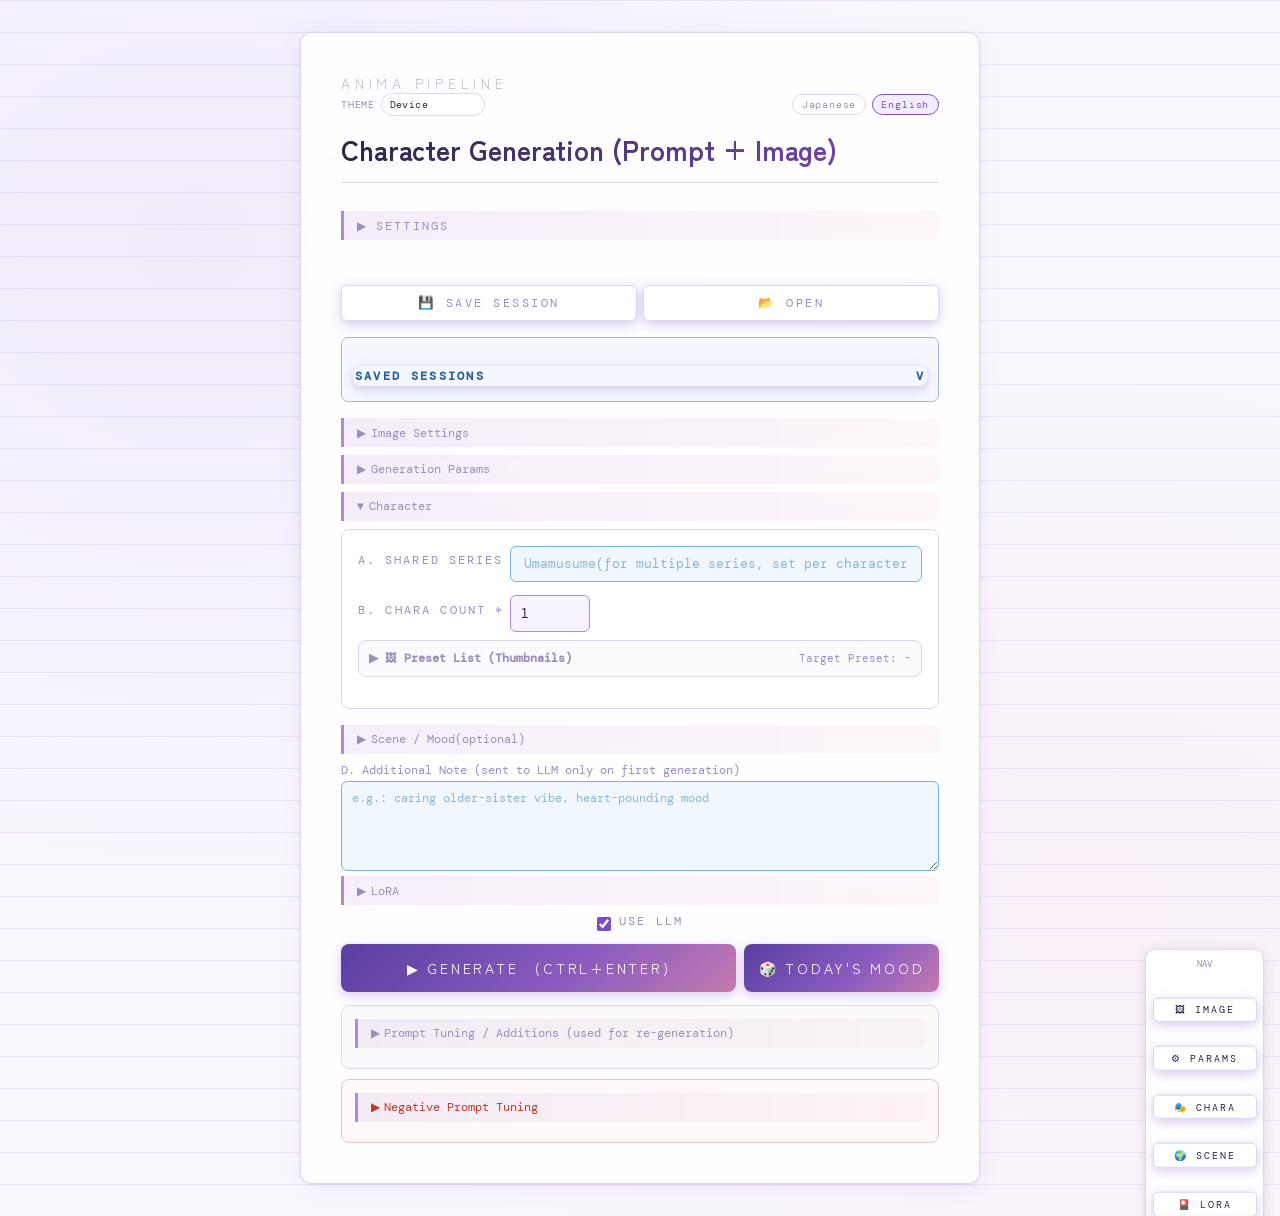
==== frontend/index.html @ 2b72c1be "fix(gen-9): align today's mood behavior with spec" ====
<!DOCTYPE html>
<html lang="ja" translate="no">
<head>
<meta charset="UTF-8">
<meta name="google" content="notranslate">
<meta name="viewport" content="width=device-width, initial-scale=1.0">
<title>キャラクター生成（プロンプト+画像）</title>
<link rel="icon" type="image/x-icon" href="/assets/icons/favicon-light.ico">
<link rel="icon" type="image/x-icon" href="/assets/icons/favicon-dark.ico" media="(prefers-color-scheme: dark)">
<link rel="apple-touch-icon" href="/assets/icons/apple-touch-icon.png">
<link rel="manifest" href="/manifest.json">
<style>
  @import url('https://fonts.googleapis.com/css2?family=Zen+Kaku+Gothic+New:wght@300;400;700&family=DM+Mono:ital@0;1&display=swap');
  :root {
    --ink:#2d2640;
    --paper:#faf8ff;
    --accent:#b388d8;
    --accent2:#f0a8c8;
    --muted:#9b90b8;
    --border:#ddd6f0;
    --success:#6db88a;
    --single:#3a8c5c;
    --multi:#7c4dbf;
    --card:#ffffff;
    --highlight:#f3eeff;
    color-scheme: light;
  }
  :root[data-theme="dark"] {
    --ink:#e9e6f4;
    --paper:#12101a;
    --accent:#9b7bcf;
    --accent2:#cf8eb0;
    --muted:#b4abc9;
    --border:#3a3350;
    --success:#85c7a1;
    --single:#69b587;
    --multi:#a88fe0;
    --card:#1d1a2a;
    --highlight:#29233a;
    color-scheme: dark;
  }
  *{box-sizing:border-box;margin:0;padding:0;}
  body{
    background:var(--paper);color:var(--ink);
    font-family:'Zen Kaku Gothic New',sans-serif;
    min-height:100vh;padding:2rem;
    background-image:
      radial-gradient(ellipse at 15% 20%, rgba(179,136,216,0.12) 0%, transparent 50%),
      radial-gradient(ellipse at 85% 75%, rgba(240,168,200,0.10) 0%, transparent 50%),
      repeating-linear-gradient(0deg,transparent,transparent 31px,rgba(221,214,240,0.5) 31px,rgba(221,214,240,0.5) 32px);
  }
  .container{width:100%;max-width:680px;margin:0 auto;background:rgba(255,255,255,0.85);
    border:1px solid var(--border);
    box-shadow:0 4px 24px rgba(124,77,191,0.08), 0 1px 3px rgba(124,77,191,0.12);
    border-radius:12px;padding:2.5rem;backdrop-filter:blur(8px);}
  h1{font-size:0.85rem;font-weight:300;letter-spacing:0.35em;text-transform:uppercase;color:var(--muted);margin-bottom:0.3rem;}
  h2{font-size:1.7rem;font-weight:700;margin-bottom:1.8rem;
    background:linear-gradient(120deg, var(--ink) 0%, #7c4dbf 100%);
    -webkit-background-clip:text;-webkit-text-fill-color:transparent;background-clip:text;
    border-bottom:1.5px solid var(--border);padding-bottom:0.8rem;}
  .top-controls{display:flex;justify-content:space-between;align-items:center;gap:0.6rem;margin:-0.3rem 0 0.8rem 0;flex-wrap:wrap;}
  .lang-switch{display:flex;justify-content:flex-end;gap:0.35rem;margin:0;}
  .lang-btn{
    border:1px solid var(--border);background:white;color:var(--muted);
    border-radius:999px;padding:0.2rem 0.55rem;cursor:pointer;
    font-family:'DM Mono',monospace;font-size:0.64rem;letter-spacing:0.08em;
    margin-top:0;width:auto;text-transform:none;box-shadow:none;
  }
  .lang-btn:hover{background:var(--highlight);color:var(--multi);border-color:var(--accent);transform:none;box-shadow:none;}
  .lang-btn.active{border-color:var(--multi);color:var(--multi);background:var(--highlight);}
  .theme-switch{display:flex;align-items:center;gap:0.35rem;}
  .theme-switch label{
    margin:0;
    font-family:'DM Mono',monospace;
    font-size:0.62rem;
    letter-spacing:0.08em;
    text-transform:uppercase;
    color:var(--muted);
  }
  .theme-select{
    width:auto;
    min-width:6.5rem;
    padding:0.25rem 1.6rem 0.25rem 0.5rem;
    border-radius:999px;
    background:var(--card);
    font-family:'DM Mono',monospace;
    font-size:0.64rem;
    letter-spacing:0.04em;
  }
  label{display:block;font-size:0.72rem;letter-spacing:0.18em;text-transform:uppercase;color:var(--muted);margin-bottom:0.4rem;}
  input[type=text],input[type=password],textarea{width:100%;background:var(--card);border:1px solid var(--border);
    border-radius:6px;padding:0.7rem 1rem;font-family:'Zen Kaku Gothic New',sans-serif;
    font-size:0.93rem;color:var(--ink);outline:none;transition:border-color 0.2s,box-shadow 0.2s;}
  input[type=text]:focus,input[type=password]:focus,textarea:focus{
    border-color:var(--accent);box-shadow:0 0 0 3px rgba(179,136,216,0.18);}
  textarea{min-height:90px;resize:vertical;font-size:0.95rem;}
  /* 日本語OK入力欄 */
  .inp-ja{background:#f0f7ff !important;border-color:#7ab3e0 !important;}
  .inp-ja:focus{border-color:#3a82c4 !important;box-shadow:0 0 0 3px rgba(58,130,196,0.15) !important;}
  .inp-ja::placeholder{color:#8ab4d8;}
  /* 英語専用入力欄 */
  .inp-en{background:#f5fff5 !important;border-color:#7ec47e !important;}
  .inp-en:focus{border-color:#3a9a3a !important;box-shadow:0 0 0 3px rgba(58,154,58,0.13) !important;}
  .inp-en::placeholder{color:#8aba8a;}
  .stoggle{margin-bottom:1.6rem;font-family:'DM Mono',monospace;font-size:0.75rem;letter-spacing:0.18em;
    text-transform:uppercase;color:var(--muted);cursor:pointer;user-select:none;
    background:linear-gradient(90deg,rgba(179,136,216,0.13),rgba(240,168,200,0.08));
    padding:0.4rem 0.8rem;border-left:3px solid var(--accent);border-radius:0 6px 6px 0;
    display:flex;align-items:center;gap:0.5rem;}
  .stoggle:hover{background:linear-gradient(90deg,rgba(179,136,216,0.22),rgba(240,168,200,0.14));color:var(--ink);}
  .sbody{display:none;margin-bottom:1.6rem;border:1px solid var(--border);border-radius:8px;padding:1.2rem;background:rgba(255,255,255,0.9);}
  .sbody.open{display:block;}
  .field{display:flex;flex-direction:column;gap:0.4rem;margin-bottom:0.9rem;}
  .field:last-of-type{margin-bottom:0;}
  .field input{font-family:'DM Mono',monospace;font-size:0.83rem;}
  .field-row{display:grid;grid-template-columns:1fr 1fr;gap:0.8rem;}
  .save-btn{margin-top:1rem;width:100%;padding:0.6rem;background:white;color:var(--muted);border:1px solid var(--border);
    border-radius:6px;font-family:'DM Mono',monospace;font-size:0.78rem;letter-spacing:0.15em;
    text-transform:uppercase;cursor:pointer;transition:all 0.2s;}
  .save-btn:hover{background:var(--highlight);color:var(--multi);border-color:var(--accent);}
  .save-notice{font-family:'DM Mono',monospace;font-size:0.75rem;color:var(--success);margin-top:0.5rem;display:none;text-align:center;}
  button{margin-top:1.2rem;width:100%;padding:0.9rem;
    background:linear-gradient(135deg,#5a3fa0 0%,#8b5dbf 60%,#c47ab0 100%);
    color:white;border:none;border-radius:8px;
    font-family:'Zen Kaku Gothic New',sans-serif;font-size:0.87rem;letter-spacing:0.2em;
    text-transform:uppercase;cursor:pointer;transition:all 0.2s;
    box-shadow:0 3px 12px rgba(124,77,191,0.3);}
  button:hover{background:linear-gradient(135deg,#4a2f90 0%,#7a4daf 60%,#b46aa0 100%);
    box-shadow:0 5px 18px rgba(124,77,191,0.4);transform:translateY(-1px);}
  button:active{transform:translateY(1px);box-shadow:0 2px 8px rgba(124,77,191,0.25);}
  button:disabled{background:linear-gradient(135deg,#bbb,#ccc);box-shadow:none;cursor:not-allowed;transform:none;}
  .status-box{margin-top:1.5rem;border:1px solid var(--border);background:rgba(255,255,255,0.9);padding:1rem;display:none;border-radius:8px;box-shadow:0 2px 12px rgba(124,77,191,0.07);}
  .status-box.show{display:block;}
  .status-label{font-size:0.7rem;letter-spacing:0.2em;text-transform:uppercase;color:var(--muted);margin-bottom:0.5rem;}
  .step{display:flex;align-items:center;gap:0.6rem;margin:0.3rem 0;font-size:0.82rem;font-family:'DM Mono',monospace;color:var(--muted);}
  .step.active{color:var(--ink);}
  .step.done{color:var(--success);}
  .step.error{color:var(--accent);}
  .progress-bar-wrap{width:100%;background:#e8e4f0;border-radius:4px;height:6px;margin-top:0.3rem;overflow:hidden;display:none;}
  .progress-bar{height:6px;background:linear-gradient(90deg,var(--multi),var(--accent));border-radius:4px;width:0%;transition:width 0.3s ease;}
  .dot{width:6px;height:6px;border-radius:50%;background:currentColor;flex-shrink:0;}
  .spinner{width:12px;height:12px;border:1.5px solid currentColor;border-top-color:transparent;border-radius:50%;animation:spin 0.7s linear infinite;flex-shrink:0;}
  @keyframes spin{to{transform:rotate(360deg);}}
  .prompt-output{margin-top:0.5rem;background:#f5f3ff;border-left:3px solid var(--accent);border-radius:0 6px 6px 0;padding:0.8rem 1rem;white-space:pre-wrap;
  font-family:'DM Mono',monospace;font-size:0.78rem;color:var(--ink);display:none;}
  .prompt-section-label{font-family:'DM Mono',monospace;font-size:0.68rem;letter-spacing:0.12em;
    text-transform:uppercase;color:var(--muted);margin-top:1rem;margin-bottom:0.25rem;
    display:flex;align-items:center;justify-content:space-between;}
  .lm-check-wrap{display:flex;align-items:center;gap:0.25rem;margin-left:0.4rem;flex-shrink:0;}
  .lm-check-wrap input[type=checkbox]{width:11px;height:11px;accent-color:var(--multi);cursor:pointer;margin:0;}
  .lm-check-wrap label{font-family:'DM Mono',monospace;font-size:0.6rem;color:var(--muted);cursor:pointer;white-space:nowrap;user-select:none;}
  .opt-label-wrap{display:flex;align-items:center;justify-content:flex-end;gap:0;cursor:pointer;user-select:none;}
  .odd-eye-btn .odd-short{display:none;}
  .odd-eye-btn .odd-long{display:inline;}
  .odd-eye-btn{overflow:hidden;white-space:nowrap;min-width:0;}
  @container odd-eye-btn-ctx (max-width:1px){} /* fallback */
  /* ボタン行が折り返しそうなとき＝ボタン自身が狭くなったときにshortへ */
  .odd-eye-btn.compact .odd-long{display:none;}
  .odd-eye-btn.compact .odd-short{display:inline;}
  .copy-btn{font-family:'DM Mono',monospace;font-size:0.68rem;border:1px solid var(--border);
    background:white;color:var(--muted);padding:0.15rem 0.5rem;border-radius:4px;cursor:pointer;
    letter-spacing:0;text-transform:none;transition:all 0.15s;flex-shrink:0;}
  .copy-btn:hover{background:var(--highlight);color:var(--multi);border-color:var(--accent);}
  .copy-btn.copied{background:var(--highlight);color:var(--single);border-color:var(--single);}
  .prompt-section-label:first-child{margin-top:0.5rem;}
  .prompt-final{margin-top:0.5rem;background:#fef5ff;border-left:3px solid var(--accent2);border-radius:0 6px 6px 0;padding:0.8rem 1rem;
    white-space:pre-wrap;
    font-family:'DM Mono',monospace;font-size:0.78rem;color:var(--ink);line-height:1.6;display:none;}
  .prompt-diff-wrap{font-family:'DM Mono',monospace;font-size:0.72rem;background:#f8fbff;border:1px solid #dbe9f8;border-radius:6px;padding:0.55rem;line-height:1.6;}
  .prompt-diff-head{display:flex;align-items:center;justify-content:space-between;gap:0.4rem;}
  .prompt-diff-toggle{margin-top:0;width:auto;padding:0.15rem 0.5rem;border:1px solid var(--border);border-radius:4px;background:white;color:var(--muted);font-family:'DM Mono',monospace;font-size:0.65rem;letter-spacing:0;text-transform:none;cursor:pointer;box-shadow:none;}
  .prompt-diff-toggle:hover{background:var(--highlight);color:var(--multi);border-color:var(--accent);transform:none;}
  .prompt-diff-current{color:var(--ink);white-space:pre-wrap;word-break:break-word;}
  .prompt-diff-added{background:#eaf9ee;color:#1f7a40;border-radius:4px;padding:0.06rem 0.2rem;}
  .prompt-diff-removed-list{margin-top:0.45rem;color:#8d2f2f;white-space:pre-wrap;word-break:break-word;}
  .prompt-diff-removed{background:#ffe8e8;color:#9b2f2f;border-radius:4px;padding:0.06rem 0.2rem;text-decoration:line-through;}
  .prompt-diff-empty{color:var(--muted);}
  .prompt-output.show{display:block;}
  select{width:100%;background:white;border:1px solid var(--border);padding:0.7rem 1rem;
    font-family:'DM Mono',monospace;font-size:0.83rem;color:var(--ink);outline:none;
    appearance:none;background-image:url("data:image/svg+xml,%3Csvg xmlns='http://www.w3.org/2000/svg' width='10' height='6'%3E%3Cpath d='M0 0l5 6 5-6z' fill='%238a7e6e'/%3E%3C/svg%3E");
    background-repeat:no-repeat;background-position:right 1rem center;cursor:pointer;}
  select:focus{border-color:var(--ink);}
  .size-row{display:grid;grid-template-columns:1fr 80px auto 80px;gap:0.5rem;align-items:center;margin-top:0.2rem;}
  .size-row select{min-width:0;}
  .size-inputs{display:flex;align-items:center;gap:0.5rem;}
  .size-row input[type=number]{width:80px;background:white;border:1px solid var(--border);
    padding:0.7rem 0.4rem;font-family:'DM Mono',monospace;font-size:0.83rem;color:var(--ink);
    outline:none;text-align:center;transition:border-color 0.2s;}
  .size-row input[type=number]:focus{border-color:var(--ink);}
  .size-sep{font-family:'DM Mono',monospace;font-size:0.85rem;color:var(--muted);text-align:center;}
  .fmt-row{display:flex;gap:0.5rem;margin-top:0.2rem;}
  .fmt-btn{flex:1;border:1px solid var(--border);background:white;padding:0.5rem;cursor:pointer;
    border-radius:5px;text-align:center;font-family:'DM Mono',monospace;font-size:0.8rem;color:var(--ink);transition:all 0.15s;}
  .fmt-btn:hover{border-color:#3a8c5c;}
  .fmt-btn.active{background:#3a8c5c;color:white;border-color:#3a8c5c;}
  .struct-fields{display:flex;flex-direction:column;gap:0.5rem;margin-bottom:1rem;}
  .struct-row{display:grid;grid-template-columns:9rem 1fr;gap:0.5rem;align-items:center;}
  .struct-label{font-family:'DM Mono',monospace;font-size:0.72rem;color:var(--muted);text-align:right;
    padding-right:0.5rem;white-space:nowrap;}
  .struct-row input{background:white;border:1px solid var(--border);padding:0.55rem 0.8rem;
    font-family:'DM Mono',monospace;font-size:0.82rem;color:var(--ink);outline:none;width:100%;
    box-sizing:border-box;transition:border-color 0.2s;}
  .struct-row input:focus{border-color:var(--ink);}
  .struct-row.required input{background:#f8f4ff;border-color:var(--accent);}
  .struct-row.required input:focus{border-color:var(--multi);}
  .struct-row.required .struct-label::after{content:" *";color:var(--accent);font-size:0.7rem;}
  .btn-cancel{width:100%;padding:0.9rem;border:1.5px solid #e0789a;background:#fff5f8;
    color:#c0507a;font-family:'Zen Kaku Gothic New',sans-serif;font-size:0.87rem;letter-spacing:0.08em;
    cursor:pointer;transition:all 0.2s;display:none;margin-top:0.5rem;border-radius:8px;}
  .btn-cancel:hover{background:#c0507a;color:white;}
  .btn-regen{width:100%;padding:0.9rem;border:1.5px solid var(--accent);
    background:var(--highlight);color:var(--multi);
    font-family:'Zen Kaku Gothic New',sans-serif;font-size:0.87rem;letter-spacing:0.12em;
    cursor:pointer;transition:all 0.2s;display:none;margin-top:0.5rem;border-radius:8px;
    box-shadow:0 2px 8px rgba(124,77,191,0.12);}
  .btn-regen:hover{background:var(--multi);color:white;box-shadow:0 4px 14px rgba(124,77,191,0.3);}
  .btn-regen.show{display:block;}
  .btn-cancel.show{display:block;}
  /* キャラブロック */
  .chara-block{border:1px solid var(--border);border-left:3px solid var(--accent);padding:0.8rem;margin-bottom:0.8rem;background:rgba(255,255,255,0.92);border-radius:8px;box-shadow:0 2px 8px rgba(124,77,191,0.06);}
  .chara-header{display:flex;flex-direction:column;gap:0.4rem;
    background:linear-gradient(90deg,rgba(179,136,216,0.08),transparent);padding:0.5rem 0.6rem;border-radius:5px;}
  .chara-header-row1{display:grid;grid-template-columns:auto 1fr 1fr auto;gap:0.5rem;align-items:end;}
  .chara-preset-row-wrap{display:flex;gap:0.3rem;align-items:center;}
  .chara-preset-row-wrap .chara-preset-btns{margin-top:0;}
  /* PC: プリセット行を横並び */
  #charaContainer .chara-preset-btns{display:inline-flex;}
  .chara-header > div:first-child{display:flex;gap:0.3rem;align-items:center;flex-wrap:wrap;}
  .chara-header-row2{display:grid;grid-template-columns:1fr 1fr;gap:0.6rem;align-items:start;}
  .chara-attr-group{display:flex;flex-direction:column;gap:0.15rem;}
  .chara-attr-label{font-family:'DM Mono',monospace;font-size:0.65rem;color:var(--muted);letter-spacing:0.05em;}
  .chara-attr-btns{display:flex;gap:0.25rem;}
  .chara-attr-btns .gender-btn,
  .chara-attr-btns .age-btn{flex:1;text-align:center;}
  .chara-num{font-family:'DM Mono',monospace;font-size:0.75rem;color:var(--muted);white-space:nowrap;padding-top:0.2rem;}
  .gender-row{display:flex;gap:0.3rem;margin-top:0.2rem;}
  .gender-btn{flex:1;border:1px solid var(--border);background:white;padding:0.4rem 0.3rem;
    border-radius:5px;font-family:'DM Mono',monospace;font-size:0.72rem;color:var(--ink);cursor:pointer;
    text-align:center;transition:all 0.15s;user-select:none;}
  .gender-btn:hover{border-color:#2d7a4f;}
  .gender-btn.active{background:#2d7a4f;color:white;border-color:#2d7a4f;}
  .chara-preset-btns{margin-top:0.2rem;}
  .chara-expand{background:none;border:1px solid var(--border);padding:0.3rem 0.6rem;
    font-family:'DM Mono',monospace;font-size:0.7rem;color:var(--muted);cursor:pointer;white-space:nowrap;}
  .chara-expand:hover{border-color:var(--ink);color:var(--ink);}
  .chara-optional{margin-top:0.5rem;border-top:1px solid var(--border);padding-top:0.5rem;}
  .opt-row{display:flex;flex-direction:column;gap:0.15rem;align-items:flex-start;margin-bottom:0.3rem;}
  .opt-label{font-family:'DM Mono',monospace;font-size:0.72rem;color:var(--muted);white-space:nowrap;font-weight:600;}
  /* prompt-section-labelトグル */
  .prompt-section-label{ cursor:pointer; user-select:none; }
  .prompt-section-label.collapsed span::before{ content:''; }
  /* opt-rowトグル */
  .opt-label-wrap::before{ content:'▼'; font-size:0.55rem; margin-right:0.2rem; display:inline-block; transition:transform 0.15s; }
  .opt-row.collapsed .opt-label-wrap::before{ transform:rotate(-90deg); }
  .opt-row.collapsed .opt-row-body{ display:none; }
  .opt-row .opt-row-body{ width:100%; }
  .opt-row input{background:white;border:1px solid var(--border);padding:0.45rem 0.6rem;
    font-family:'DM Mono',monospace;font-size:0.78rem;color:var(--ink);outline:none;
    width:100%;box-sizing:border-box;}
  .opt-row input:focus{border-color:var(--ink);}
  /* シーン */
  .scene-block{margin-top:0.8rem;}
  .scene-toggle{font-family:'DM Mono',monospace;font-size:0.75rem;color:var(--muted);
    background:#f4f0fa;padding:0.3rem 0.5rem;border-radius:5px;
    cursor:pointer;display:flex;align-items:center;gap:0.3rem;user-select:none;
    background:linear-gradient(90deg,rgba(179,136,216,0.13),rgba(240,168,200,0.08));
    padding:0.4rem 0.8rem;border-left:3px solid var(--accent);border-radius:0 6px 6px 0;}
  .scene-toggle:hover{background:linear-gradient(90deg,rgba(179,136,216,0.22),rgba(240,168,200,0.14));color:var(--ink);}
  /* Extraタグ */
  .extra-block{margin-top:0.8rem;border:1px solid var(--border);border-radius:8px;padding:1rem;background:rgba(255,255,255,0.9);}
  .extra-presets{display:flex;flex-wrap:wrap;gap:0.3rem;margin-top:0.4rem;}
  .extra-preset-btn,.preset-btn{border:1px solid var(--border);background:white;padding:0.35rem 0.7rem;
    font-family:'DM Mono',monospace;font-size:0.72rem;color:var(--ink);cursor:pointer;
    transition:all 0.15s;user-select:none;}
  .extra-preset-btn:hover,.preset-btn:hover{border-color:#3a8c5c;}
  .extra-preset-btn.active,.preset-btn.active{background:#3a8c5c;color:white;border-color:#3a8c5c;}
  .extra-custom{display:flex;gap:0.4rem;margin-top:0.5rem;}
  .extra-custom input{flex:1;min-width:0;background:white;border:1px solid var(--border);
    padding:0.45rem 0.6rem;font-family:'DM Mono',monospace;font-size:0.78rem;
    color:var(--ink);outline:none;}
  .extra-custom input:focus{border-color:var(--ink);}
  .extra-custom button{flex-shrink:0;width:4rem;border:1px solid var(--border);background:white;
    padding:0.45rem 0;font-family:'DM Mono',monospace;font-size:0.72rem;
    color:var(--ink);cursor:pointer;white-space:nowrap;text-align:center;}
  .extra-custom button:hover{background:var(--ink);color:var(--paper);}
  .extra-custom button:disabled{
    background:#ece8f7;
    color:#b8b1ce;
    border-color:#d2cae7;
    cursor:not-allowed;
  }
  .extra-badges{display:flex;flex-wrap:wrap;gap:0.3rem;margin-top:0.5rem;min-height:1.2rem;}
  .extra-badge{background:linear-gradient(135deg,var(--multi),#b06bc8);color:white;padding:0.25rem 0.6rem;border-radius:20px;
    font-family:'DM Mono',monospace;font-size:0.72rem;cursor:pointer;display:flex;align-items:center;gap:0.3rem;}
  .extra-badge:hover{opacity:0.7;}
  .age-row{display:flex;gap:0.3rem;margin-top:0.2rem;}
  .style-row{display:flex;gap:0.4rem;margin-bottom:0.4rem;}
  .style-badge{background:#2c5f8a;color:white;padding:0.25rem 0.6rem;
    font-family:'DM Mono',monospace;font-size:0.72rem;cursor:pointer;display:inline-flex;align-items:center;gap:0.3rem;}
  .style-badge:hover{opacity:0.7;}
  .period-row{display:flex;gap:0.3rem;flex-wrap:wrap;margin-top:0.3rem;}
  .period-btn{border:1px solid var(--border);background:white;padding:0.35rem 0.6rem;
    border-radius:5px;font-family:'DM Mono',monospace;font-size:0.72rem;color:var(--ink);cursor:pointer;user-select:none;white-space:nowrap;}
  .period-btn:hover{border-color:#2d7a4f;}
  .period-btn.active{background:#2d7a4f;color:white;border-color:#2d7a4f;}
  .tag-check-group{display:flex;flex-wrap:wrap;gap:0.3rem;margin-top:0.3rem;}
  .tag-check{display:flex;align-items:center;gap:0.25rem;border:1px solid var(--border);
    padding:0.3rem 0.55rem;cursor:pointer;user-select:none;background:white;font-family:'DM Mono',monospace;font-size:0.72rem;transition:all 0.15s;}
  .tag-check:has(input:checked){background:var(--highlight);border-color:var(--multi);color:var(--multi);}
  :root[data-theme="dark"] .container{background:rgba(25,22,36,0.92);box-shadow:0 8px 28px rgba(0,0,0,0.38);}
  :root[data-theme="dark"] .lang-btn{
    background:#1d1a2a;
    color:#c9c2de;
    border-color:#4f4668;
  }
  :root[data-theme="dark"] .lang-btn.active{
    background:rgba(170,143,224,0.22);
    color:#ece7ff;
    border-color:#bca8ef;
  }
  :root[data-theme="dark"] .lang-btn:hover{
    background:rgba(170,143,224,0.18);
    color:#efeaff;
    border-color:#bca8ef;
  }
  :root[data-theme="dark"] input[type=text],
  :root[data-theme="dark"] input[type=password],
  :root[data-theme="dark"] input[type=number],
  :root[data-theme="dark"] textarea,
  :root[data-theme="dark"] select{background:var(--card);color:var(--ink);}
  :root[data-theme="dark"] input[type=number]:disabled{
    background:#2d2840 !important;
    color:#9a93b2 !important;
    border-color:#575071 !important;
  }
  :root[data-theme="dark"] #widthInput,
  :root[data-theme="dark"] #heightInput{
    background:var(--card) !important;
    color:var(--ink) !important;
    border-color:var(--border) !important;
  }
  :root[data-theme="dark"] .inp-ja{background:#1f2a3a !important;border-color:#56779a !important;}
  :root[data-theme="dark"] .inp-en{background:#1b3022 !important;border-color:#4f8660 !important;}
  :root[data-theme="dark"] .sbody,
  :root[data-theme="dark"] .status-box,
  :root[data-theme="dark"] .extra-block,
  :root[data-theme="dark"] .chara-block{background:rgba(30,26,43,0.92);}
  :root[data-theme="dark"] label,
  :root[data-theme="dark"] .struct-label,
  :root[data-theme="dark"] .opt-label,
  :root[data-theme="dark"] .status-label{color:#cbc4de;}
  :root[data-theme="dark"] #sectionRequired,
  :root[data-theme="dark"] #sectionLLM,
  :root[data-theme="dark"] #sectionOptional,
  :root[data-theme="dark"] #blockA,
  :root[data-theme="dark"] #blockA2,
  :root[data-theme="dark"] #blockB > div,
  :root[data-theme="dark"] #blockC,
  :root[data-theme="dark"] #blockLora,
  :root[data-theme="dark"] #extraBlock,
  :root[data-theme="dark"] #namedSessionsPanel,
  :root[data-theme="dark"] #negativeSection,
  :root[data-theme="dark"] #extraSection{
    background:rgba(30,26,43,0.92) !important;
    border-color:var(--border) !important;
  }
  :root[data-theme="dark"] #sectionRequired > div[style*="background:"],
  :root[data-theme="dark"] #sectionLLM > div[style*="background:"],
  :root[data-theme="dark"] #sectionOptional > div[style*="background:"],
  :root[data-theme="dark"] #extraSection > div[style*="background:"],
  :root[data-theme="dark"] #negativeSection > div[style*="background:"]{
    background:rgba(36,31,51,0.92) !important;
    color:var(--ink) !important;
    border-color:var(--border) !important;
  }
  :root[data-theme="dark"] .prompt-output{background:#252039;color:var(--ink);}
  :root[data-theme="dark"] .prompt-final{background:#30233a;color:#f2dfeb;}
  :root[data-theme="dark"] .progress-bar-wrap{background:#2c2640;}
  :root[data-theme="dark"] .save-btn,
  :root[data-theme="dark"] .copy-btn,
  :root[data-theme="dark"] .fmt-btn,
  :root[data-theme="dark"] .period-btn,
  :root[data-theme="dark"] .gender-btn,
  :root[data-theme="dark"] .age-btn,
  :root[data-theme="dark"] .extra-preset-btn,
  :root[data-theme="dark"] .preset-btn,
  :root[data-theme="dark"] .tag-check,
  :root[data-theme="dark"] .safety-btn{background:var(--card);color:var(--ink);border-color:var(--border);}
  :root[data-theme="dark"] .multi-btn{
    background:var(--card);
    color:var(--ink);
    border-color:var(--border);
  }
  :root[data-theme="dark"] .multi-btn:hover:not(.active){
    background:#2f2942;
    color:#f0ebff;
  }
  :root[data-theme="dark"] .multi-btn.active{
    background:var(--multi);
    color:#fff;
    border-color:var(--multi);
  }
  :root[data-theme="dark"] .period-btn.active{
    background:#7c4dbf;
    color:#ffffff;
    border-color:#c4b1ef;
    box-shadow:0 0 0 1px rgba(196,177,239,0.45), 0 0 10px rgba(124,77,191,0.35);
  }
  :root[data-theme="dark"] .extra-custom button{
    background:var(--card) !important;
    color:var(--ink) !important;
    border-color:var(--border) !important;
  }
  :root[data-theme="dark"] .extra-custom button:hover{
    background:#2f2942 !important;
    color:#f0ebff !important;
  }
  :root[data-theme="dark"] button:disabled{
    background:#3b3550;
    color:#958eac;
    border:1px solid #575071;
    box-shadow:none;
  }
  :root[data-theme="dark"] button[disabled],
  :root[data-theme="dark"] button:disabled{
    background:#3b3550 !important;
    color:#958eac !important;
    border-color:#575071 !important;
    box-shadow:none !important;
  }
  :root[data-theme="dark"] .extra-custom button:disabled{
    background:#3b3550 !important;
    color:#958eac !important;
    border-color:#575071 !important;
  }
  :root[data-theme="dark"] #loraCardGrid{
    background:#231f33 !important;
    border-color:var(--border) !important;
  }
  :root[data-theme="dark"] #loraCardGrid > div{
    background:#2a2540 !important;
  }
  :root[data-theme="dark"] #presetThumbGrid{
    background:#231f33 !important;
  }
  :root[data-theme="dark"] [style*="background:white"],
  :root[data-theme="dark"] [style*="background: white"],
  :root[data-theme="dark"] [style*="background:#fff"],
  :root[data-theme="dark"] [style*="background:#fb"],
  :root[data-theme="dark"] [style*="background:#fa"],
  :root[data-theme="dark"] [style*="background:#f8"],
  :root[data-theme="dark"] [style*="background:#f7"],
  :root[data-theme="dark"] [style*="background:#f6"],
  :root[data-theme="dark"] [style*="background:#f5"],
  :root[data-theme="dark"] [style*="background:#f4"],
  :root[data-theme="dark"] [style*="background:#f3"],
  :root[data-theme="dark"] [style*="background:#f2"],
  :root[data-theme="dark"] [style*="background:#f1"],
  :root[data-theme="dark"] [style*="background:#f0"]{
    background:var(--card) !important;
    color:var(--ink) !important;
  }
  :root[data-theme="dark"] [style*="background:rgba(255,255,255"]{
    background:rgba(30,26,43,0.92) !important;
    color:var(--ink) !important;
  }
  :root[data-theme="dark"] [style*="color:#aaa"]{color:#c7c0db !important;}
  :root[data-theme="dark"] [style*="border:1px solid #"],
  :root[data-theme="dark"] [style*="border:1.5px solid #"],
  :root[data-theme="dark"] [style*="border:2px solid #"]{
    border-color:var(--border) !important;
  }
  :root[data-theme="dark"] #galleryModal > div{background:var(--card) !important;}
  :root[data-theme="dark"] #modalPositive{background:#242033 !important;color:var(--ink) !important;}
  :root[data-theme="dark"] #modalNegative{background:#33202a !important;color:#f0c8d6 !important;}
  :root[data-theme="dark"] #modalPromptDiff{background:#1f2431 !important;border-color:#2d3f56 !important;color:var(--ink) !important;}
  :root[data-theme="dark"] #modalNegPromptDiff{background:#2a1f25 !important;border-color:#5e3c4f !important;color:#f0c8d6 !important;}
  .tag-check input{cursor:pointer;margin:0;width:12px;height:12px;}
  .safety-btn{border:1px solid var(--border);background:white;padding:0.35rem 0.6rem;
    border-radius:5px;font-family:'DM Mono',monospace;font-size:0.72rem;color:var(--ink);cursor:pointer;user-select:none;}
  .safety-btn:hover{border-color:#2d7a4f;}
  .safety-btn.active{background:#2d7a4f;color:white;border-color:#2d7a4f;}
  .save-load-row{display:flex;gap:0.4rem;margin-bottom:0.5rem;}
  .sl-btn{flex:1;border:1px solid var(--border);background:var(--card);padding:0.55rem 0;
    border-radius:6px;font-family:'DM Mono',monospace;font-size:0.78rem;color:var(--muted);cursor:pointer;text-align:center;transition:all 0.2s;}
  .sl-btn:hover{background:var(--highlight);color:var(--multi);border-color:var(--accent);}
  .named-sessions-body{max-height:220px;overflow-y:auto;padding-right:0.15rem;margin-top:0.35rem;}
  .named-sessions-list{display:flex;flex-direction:column;gap:0.35rem;}
  .named-session-row{display:flex;align-items:center;justify-content:space-between;gap:0.45rem;padding:0.35rem 0.4rem;border:1px solid #c9d9ef;border-radius:6px;background:#fff;}
  .named-session-meta{display:flex;flex-direction:column;min-width:0;}
  .named-session-name{font-family:'DM Mono',monospace;font-size:0.72rem;color:var(--ink);white-space:nowrap;overflow:hidden;text-overflow:ellipsis;}
  .named-session-date{font-family:'DM Mono',monospace;font-size:0.64rem;color:var(--muted);}
  .named-session-actions{display:flex;gap:0.3rem;flex-shrink:0;}
  .named-session-btn{border:1px solid #9db9df;background:white;padding:0.22rem 0.45rem;border-radius:5px;font-family:'DM Mono',monospace;font-size:0.68rem;color:#2d5f99;cursor:pointer;}
  .named-session-btn.del{border-color:#d9a6a6;color:#b03737;}
  .named-session-empty{font-family:'DM Mono',monospace;font-size:0.68rem;color:var(--muted);padding:0.3rem 0.1rem;}
  .multi-btn{display:inline-flex;align-items:center;justify-content:center;
    padding:0.3rem 0.55rem;border-radius:5px;font-size:0.75rem;cursor:pointer;
    border:1.5px solid var(--border);background:white;color:var(--ink);
    transition:background 0.15s,color 0.15s,border-color 0.15s;user-select:none;}
  .multi-btn.active{background:var(--multi);color:white;border-color:var(--multi);}
  .multi-btn:hover:not(.active){background:var(--highlight);}
  .age-btn{flex:1;border:1px solid var(--border);background:white;padding:0.4rem 0.3rem;
    border-radius:5px;font-family:'DM Mono',monospace;font-size:0.72rem;color:var(--ink);cursor:pointer;
    text-align:center;transition:all 0.15s;user-select:none;}
  .age-btn:hover{border-color:#2d7a4f;}
  .age-btn.active{background:#2d7a4f;color:white;border-color:#2d7a4f;}
  .age-btn[style*="background-color"].active{outline:3px solid #222;outline-offset:1px;filter:brightness(1.15);}
  .age-btn[style*="background-color"]:hover{filter:brightness(1.1);}

  /* ===== モバイル対応 ===== */
  @media (max-width: 700px){
    body{ padding:0.5rem; padding-bottom:5rem; overflow-x:hidden; }
    .container{ padding:1.2rem 1rem; border-radius:8px; overflow-x:clip; }
    h1{ font-size:0.72rem; letter-spacing:0.2em; }
    h2{ font-size:1.2rem; margin-bottom:1.2rem; }

    /* ボタンのタップ領域を広げる */
    button, .period-btn, .scene-toggle, .fmt-btn, .size-btn{
      min-height:40px;
    }

    /* period-btnの縦書き防止 */
    .period-btn{
      white-space:nowrap;
      writing-mode:horizontal-tb;
      min-width:3rem;
    }

    /* グリッドを縦並びに */
    .field-row{ flex-direction:column; }
    .size-row{ display:flex; flex-direction:column; gap:0.4rem; }
    .size-row select{ width:100%; }
    .size-inputs{ display:flex; align-items:center; gap:0.4rem; }
    .size-inputs input[type=number]{ width:5.5rem; flex:0 0 auto; }
    .size-sep{ align-self:center; }

    /* プリセット選択を全幅にして改行 */
    #charaContainer .chara-preset-btns{ margin-top:0; }
    [id^="chara_preset_sel_"]{ width:100%; flex-basis:100%; }

    /* キャラ名・作品名行: モバイルは2行に */
    .chara-header-row1{
      display:grid !important;
      grid-template-columns:auto auto !important;
      grid-template-rows:auto auto !important;
    }
    .chara-header-row1 > :nth-child(1){ grid-column:1; grid-row:1; align-self:center; }
    .chara-header-row1 > :nth-child(2){ grid-column:1 / 3; grid-row:2; }
    .chara-header-row1 > :nth-child(3){ grid-column:1 / 3; grid-row:3; }
    .chara-header-row1 > :nth-child(4){ grid-column:2; grid-row:1; justify-self:end; }
    .chara-header-row2{
      grid-template-columns:1fr !important;
      gap:0.45rem;
    }
    .chara-attr-group{min-width:0;}
    .chara-attr-btns{
      flex-wrap:wrap;
      gap:0.22rem;
    }
    .chara-attr-btns .gender-btn,
    .chara-attr-btns .age-btn{
      flex:1 1 calc(50% - 0.22rem);
      min-width:4.7rem;
      padding:0.42rem 0.24rem;
      font-size:0.66rem;
      letter-spacing:0;
    }
    .chara-attr-label{
      font-size:0.62rem;
      letter-spacing:0.03em;
    }
    #presetThumbControlRow{
      flex-wrap:wrap !important;
      align-items:stretch !important;
    }
    #presetThumbTargetSel{
      flex:1 1 100% !important;
      min-width:0 !important;
      width:100% !important;
    }
    #presetThumbAddBtn{
      flex:1 1 100% !important;
      width:100% !important;
      text-align:center;
    }

    /* プリセット一覧（サムネイル）: モバイルでもPCと同じ文書フロー内に表示 */
    #presetThumbToggle{
      min-height:46px;
      padding:0.6rem 0.3rem;
      touch-action:manipulation;
    }
    #presetThumbBody{
      position:static;
      left:auto;
      right:auto;
      bottom:auto;
      z-index:auto;
      width:100%;
      padding:0;
      background:transparent;
      border-radius:0;
      box-shadow:none;
      max-height:none;
      overflow:visible;
      display:block;
    }
    #presetThumbSheetTop{
      display:none !important;
    }
    #presetThumbGrid{
      max-height:280px !important;
      overflow-y:auto !important;
      grid-template-columns:repeat(2,1fr) !important;
    }

    /* セッションボタン行 */
    .session-row{ flex-wrap:wrap; gap:0.4rem; }

    /* キャラ名・作品名入力欄を広げる */
    .inp-ja, .inp-en{
      min-width:0;
      width:100%;
      box-sizing:border-box;
    }

    /* フローティングナビをモバイルでは画面下部に横並び */
    #floatNav{
      right:auto !important;
      left:0 !important;
      top:auto !important;
      bottom:0 !important;
      transform:none !important;
      width:100% !important;
      flex-direction:row !important;
      flex-wrap:nowrap;
      justify-content:space-around;
      border-radius:0;
      border-left:none;
      border-right:none;
      border-bottom:none;
      border-top:1px solid var(--border);
      padding:0.3rem 0.2rem;
      gap:0.1rem;
      background:rgba(255,255,255,0.98);
      box-shadow:0 -2px 12px rgba(0,0,0,0.1);
      z-index:500;
      overflow-x:auto;
    }
    #floatNav button{
      font-size:0.58rem;
      padding:0.25rem 0.3rem;
      min-height:36px;
      flex:1;
      min-width:2.8rem;
      max-width:4.5rem;
      white-space:nowrap;
      overflow:hidden;
      text-overflow:ellipsis;
    }
    #floatNav > div:first-child{ display:none; } /* NAVラベル非表示 */

    /* STATUSの長文がスマホで極端に崩れないよう調整 */
    .step{
      gap:0.42rem;
      font-size:0.69rem;
      line-height:1.35;
      align-items:flex-start;
      overflow-wrap:anywhere;
      word-break:break-word;
    }
    .status-label{font-size:0.64rem;}


    /* LoRAグリッドをモバイルで3列固定 */
    #loraCardGrid{
      grid-template-columns: repeat(2, minmax(0, 1fr)) !important;
      max-height: 240px;
    }
    #loraCardGrid > div{
      min-height: 78px;
    }
    .lora-slot-row{
      grid-template-columns:minmax(0,1fr) auto !important;
      grid-template-areas:
        "select fav"
        "strengthLabel strengthInput"
        "rec rec";
      column-gap:0.28rem !important;
      row-gap:0.24rem !important;
      align-items:center !important;
    }
    .lora-slot-select{ grid-area:select; min-width:0; width:100%; }
    .lora-slot-fav{ grid-area:fav; min-width:2.1rem; padding:0.28rem 0.34rem !important; }
    .lora-strength-label{ grid-area:strengthLabel; justify-self:start; }
    .lora-strength-input{
      grid-area:strengthInput;
      width:100% !important;
      max-width:6rem;
      justify-self:start;
    }
    .lora-rec-label{
      grid-area:rec;
      font-size:0.6rem !important;
      line-height:1.25;
    }


    /* struct-fields */
    .struct-row{ flex-direction:column; }
    .struct-label{ text-align:left !important; padding-right:0 !important; }

    /* カラムグリッドを縦に */
    [style*="grid-template-columns:1fr 1fr"]{
      grid-template-columns:1fr !important;
    }
    [style*="grid-template-columns:1fr 1fr 1fr"]{
      grid-template-columns:1fr 1fr !important;
    }

    /* ギャラリーモーダルのボタン縦書き防止 */
    #galleryModal button{
      white-space:nowrap;
      font-size:0.65rem;
      padding:0.4rem 0.5rem;
    }
    #galleryModal .modalBtnRow{
      flex-wrap:wrap;
      gap:0.3rem;
    }
  }
</style>
</head>
<body>
<div class="container">
  <h1>Anima Pipeline <span id="versionBadge" style="font-weight:300;letter-spacing:0.2em;color:var(--muted);"></span></h1>
  <div class="top-controls">
    <div class="theme-switch">
      <label for="themeModeSelect">表示テーマ</label>
      <select id="themeModeSelect" class="theme-select" onchange="setThemeMode(this.value)">
        <option value="device">端末連動</option>
        <option value="light">ライト</option>
        <option value="dark">ダーク</option>
      </select>
    </div>
    <div class="lang-switch">
      <button id="langBtnJa" class="lang-btn" onclick="setLang('ja')" type="button">日本語</button>
      <button id="langBtnEn" class="lang-btn" onclick="setLang('en')" type="button">English</button>
    </div>
  </div>
  <h2>キャラクター生成（プロンプト+画像）</h2>

  <div class="stoggle" onclick="toggleSettings()">
    <span id="sarrow">▶</span> 設定
  </div>
  <div class="sbody" id="sbody">
    <div class="settings-section-header" data-target="sectionRequired" style="font-family:'DM Mono',monospace;font-size:0.65rem;color:#c0392b;font-weight:bold;margin-bottom:0.4rem;letter-spacing:0.05em;cursor:pointer;user-select:none;">▼ ■ 必須</div>
    <div id="sectionRequired" style="border:1.5px solid #e74c3c;border-radius:7px;padding:0.8rem;margin-bottom:0.8rem;background:#fff9f9;">
      <div class="field">
        <label>① ワークフローJSONパス（フォールバック）</label>
        <input type="text" id="workflowInput" placeholder="C:\ComfyUI\...\image_anima_preview.json">
      </div>
      <div class="field">
        <label>　 workflows/ フォルダから選択（優先）</label>
        <div style="display:flex;flex-direction:row;gap:0.4rem;align-items:center;">
          <select id="workflowSelect"
            onchange="applyWorkflowNodeIds(this.value)"
            style="flex:1;background:white;border:1px solid var(--border);border-radius:6px;padding:0.4rem 0.6rem;
            font-family:'DM Mono',monospace;font-size:0.78rem;color:var(--ink);outline:none;box-sizing:border-box;cursor:pointer;">
            <option value="">— Unset (use path in ①) —</option>
          </select>
          <button onclick="loadWorkflowList()" title="Reload"
            style="font-family:'DM Mono',monospace;font-size:0.68rem;padding:0.3rem 0.5rem;border:1px solid var(--border);
            border-radius:5px;background:white;color:var(--muted);cursor:pointer;white-space:nowrap;flex-shrink:0;width:auto;">🔄 Reload</button>
        </div>
        <div id="workflowNodeNotice" style="display:none;font-family:'DM Mono',monospace;font-size:0.65rem;color:#2d7a4f;margin-top:0.2rem;"></div>
        <div style="font-family:'DM Mono',monospace;font-size:0.65rem;color:var(--muted);margin-top:0.2rem;">anima_pipeline/workflows/ にJSONを置くと表示されます。選択時にNode IDを自動検出します（ControlNet等が挟まる場合は手動確認を）</div>
      </div>
      <div class="field-row">
        <div class="field">
          <label>② Positive Node ID</label>
          <input type="text" id="posNodeInput" placeholder="11">
        </div>
        <div class="field">
          <label>③ Negative Node ID</label>
          <input type="text" id="negNodeInput" placeholder="12">
        </div>
      </div>
      <div class="field-row">
        <div class="field">
          <label>④ KSampler Node ID</label>
          <input type="text" id="ksamplerNodeInput" placeholder="19">
        </div>
        <div class="field">
          <label>⑤ ComfyUI URL</label>
          <input type="text" id="comfyUrlInput" placeholder="http://127.0.0.1:8188">
        </div>
      </div>
    </div>
    <div class="settings-section-header" data-target="sectionLLM" style="font-family:'DM Mono',monospace;font-size:0.65rem;color:#e67e22;font-weight:bold;margin-bottom:0.4rem;letter-spacing:0.05em;cursor:pointer;user-select:none;">▼ ■ LLMを使うなら必須</div>
    <div id="sectionLLM" style="border:1.5px solid #e67e22;border-radius:7px;padding:0.8rem;margin-bottom:0.8rem;background:#fffaf5;">
      <div class="field">
        <label>⑥ LLMプラットフォーム</label>
        <div style="display:flex;gap:0.4rem;flex-wrap:wrap;margin-top:0.3rem;" id="llmPlatformBtns">
          <div class="period-btn active" data-plat="" onclick="selLLMPlatform(this)">なし</div>
          <div class="period-btn" data-plat="lmstudio" onclick="selLLMPlatform(this)">LM Studio</div>
          <div class="period-btn" data-plat="gemini" onclick="selLLMPlatform(this)">Gemini</div>
          <div class="period-btn" data-plat="custom" onclick="selLLMPlatform(this)">Custom</div>
        </div>
      </div>
      <div id="llmDetailFields" style="display:none;">
        <div class="field" style="margin-top:0.6rem;">
          <label>⑤-1 LLM URL</label>
          <input type="text" id="lmsUrlInput" placeholder="http://localhost:1234">
        </div>
        <div class="field">
          <label>⑤-2 LLM API Token</label>
          <input type="password" id="tokenInput" placeholder="空欄 または トークン文字列">
        </div>
        <div class="field">
          <label>⑤-3 LLMモデル名</label>
          <input type="text" id="modelInput" placeholder="qwen/qwen3.5-9b-uncensored-hauhaucs-aggressive">
        </div>
      </div>
    </div>
    <div class="settings-section-header" data-target="sectionOptional" style="font-family:'DM Mono',monospace;font-size:0.65rem;color:#27ae60;font-weight:bold;margin-bottom:0.4rem;letter-spacing:0.05em;cursor:pointer;user-select:none;">▼ ■ 任意</div>
    <div id="sectionOptional" style="border:1.5px solid #27ae60;border-radius:7px;padding:0.8rem;margin-bottom:0.8rem;background:#f9fff9;">
      <div class="field">
        <label>⑧ LLMツール統合</label>
        <div style="display:flex;gap:0.8rem;flex-wrap:wrap;margin-top:0.3rem;">
          <label style="display:flex;align-items:center;gap:0.3rem;font-size:0.78rem;cursor:pointer;">
            <input type="checkbox" id="tool_danbooru_rag" checked style="accent-color:var(--multi);">
            Danbooru RAG
          </label>
          <label style="display:flex;align-items:center;gap:0.3rem;font-size:0.78rem;cursor:pointer;">
            <input type="checkbox" id="tool_danbooru_api" checked style="accent-color:var(--multi);">
            Danbooru API
          </label>
          <label style="display:flex;align-items:center;gap:0.3rem;font-size:0.78rem;cursor:pointer;">
            <input type="checkbox" id="tool_duckduckgo" checked style="accent-color:var(--multi);">
            DuckDuckGo
          </label>
        </div>
      </div>
      <div class="field">
        <label>⑨ COMFYUI OUTPUT FOLDER (for WEBP conversion, <strong style="color:#e74c3c">absolute path recommended</strong>)</label>
        <input type="text" id="outputDirInput" placeholder="例: D:\ComfyUI_Portable\ComfyUI_windows_portable\ComfyUI\output">
      </div>
      <div class="field">
        <label>⑩ LOG DIRECTORY</label>
        <input type="text" id="logDirInput" placeholder="logs">
      </div>
      <div class="field-row">
        <div class="field">
          <label>⑪ LOG RETENTION DAYS</label>
          <input type="number" id="logRetentionInput" min="0" max="3650" step="1" value="30">
        </div>
        <div class="field">
          <label>⑫ LOG LEVEL</label>
          <select id="logLevelInput">
            <option value="normal">normal</option>
            <option value="debug">debug</option>
          </select>
        </div>
      </div>
      <div style="display:flex;gap:0.5rem;margin-top:0.5rem;">
        <button class="sl-btn" style="flex:1" onclick="openLogsFolder()">📂 Open Logs</button>
        <button class="sl-btn" style="flex:1" onclick="downloadLogsZip()">🗜 Export Logs ZIP</button>
      </div>
    </div>
    <button class="save-btn" onclick="saveSettings()">💾 設定を保存</button>
    <div class="save-notice" id="saveNotice">✓ pipeline_config.json saved</div>
    <div style="display:flex;gap:0.5rem;margin-top:0.5rem;">
      <button class="sl-btn" style="flex:1" onclick="testConnection('comfyui')">🔌 ComfyUI 接続テスト</button>
      <button class="sl-btn" style="flex:1" onclick="testConnection('llm')">🤖 LLM 接続テスト</button>
    </div>
    <div id="testResult" style="display:none;font-family:'DM Mono',monospace;font-size:0.75rem;margin-top:0.4rem;padding:0.4rem 0.6rem;border-radius:5px;"></div>
    <button class="sl-btn" style="width:100%;margin-top:0.5rem;" onclick="runSetupDiagnostics()">Run Setup Diagnostics</button>
    <div id="diagnosticsWrap" data-no-i18n="1" style="display:none;margin-top:0.5rem;background:#f9fbff;border:1px solid #d8e2f2;border-radius:6px;padding:0.55rem 0.65rem;">
      <div style="font-family:'DM Mono',monospace;font-size:0.72rem;color:#2d5f99;font-weight:bold;margin-bottom:0.3rem;"><span id="diagnosticsTitle">Diagnostics Result</span></div>
      <div id="diagnosticsSummary" style="font-family:'DM Mono',monospace;font-size:0.72rem;color:#2d5f99;margin-bottom:0.35rem;"></div>
      <div id="diagnosticsList" style="display:flex;flex-direction:column;gap:0.28rem;"></div>
    </div>
    <div style="margin-top:0.8rem;padding:0.6rem 0.7rem;background:#fff5f5;border:1px solid #e0779a;border-radius:7px;">
      <div style="font-family:'DM Mono',monospace;font-size:0.7rem;color:#c0392b;font-weight:bold;margin-bottom:0.4rem;">📋 キャラプリセット削除</div>
      <div style="display:flex;gap:0.4rem;align-items:center;">
        <select id="presetDeleteSel" style="flex:1;min-width:0;font-family:'DM Mono',monospace;font-size:0.72rem;border:1px solid #e0779a;border-radius:5px;padding:0.3rem 0.5rem;background:white;color:var(--ink);cursor:pointer;">
          <option value="">── プリセットを選択 ──</option>
        </select>
        <button onclick="deleteCharaPresetFromSettings()" style="font-family:'DM Mono',monospace;font-size:0.72rem;padding:0.3rem 0;width:2.8rem;text-align:center;border:1px solid #e0779a;border-radius:5px;background:white;color:#c0392b;cursor:pointer;">DEL</button>
      </div>
    </div>
    <div style="margin-top:0.8rem;padding:0.6rem 0.7rem;background:#f5f9ff;border:1px solid #9db9df;border-radius:7px;">
      <div style="font-family:'DM Mono',monospace;font-size:0.7rem;color:#2d5f99;font-weight:bold;margin-bottom:0.4rem;">🗂 プリセット管理（Scene/Camera/Quality/LoRA/Composite/Negative/Positive）</div>
      <div style="display:grid;grid-template-columns:1fr 1fr;gap:0.35rem;margin-bottom:0.35rem;">
        <select id="presetCategorySel" onchange="onPresetCategoryChanged()" style="font-family:'DM Mono',monospace;font-size:0.72rem;border:1px solid #9db9df;border-radius:5px;padding:0.3rem 0.5rem;background:white;color:var(--ink);cursor:pointer;">
          <option value="scene">Scene</option>
          <option value="camera">Camera</option>
          <option value="quality">Quality</option>
          <option value="lora">LoRA Set</option>
          <option value="composite">Composite</option>
          <option value="negative">Negative</option>
          <option value="positive">Positive</option>
        </select>
        <input id="presetNameInput" type="text" placeholder="preset name"
          style="font-family:'DM Mono',monospace;font-size:0.72rem;border:1px solid #9db9df;border-radius:5px;padding:0.3rem 0.5rem;background:white;color:var(--ink);">
      </div>
      <div style="display:flex;gap:0.35rem;align-items:center;">
        <select id="presetItemSel" onchange="onPresetItemChanged(this.value)" style="flex:1;min-width:0;font-family:'DM Mono',monospace;font-size:0.72rem;border:1px solid #9db9df;border-radius:5px;padding:0.3rem 0.5rem;background:white;color:var(--ink);cursor:pointer;">
          <option value="">── Select preset ──</option>
        </select>
        <button onclick="loadSelectedPresetFromPanel()" style="font-family:'DM Mono',monospace;font-size:0.72rem;padding:0.3rem 0;width:2.8rem;text-align:center;border:1px solid #9db9df;border-radius:5px;background:white;color:#2d5f99;cursor:pointer;">Load</button>
        <button onclick="savePresetFromPanel()" style="font-family:'DM Mono',monospace;font-size:0.72rem;padding:0.3rem 0;width:2.8rem;text-align:center;border:1px solid #9db9df;border-radius:5px;background:white;color:#2d5f99;cursor:pointer;">Save</button>
        <button onclick="deletePresetFromPanel()" style="font-family:'DM Mono',monospace;font-size:0.72rem;padding:0.3rem 0;width:2.8rem;text-align:center;border:1px solid #9db9df;border-radius:5px;background:white;color:#2d5f99;cursor:pointer;">Del</button>
      </div>
    </div>
  </div>

  <div class="save-load-row" style="margin-bottom:1rem;">
    <button class="sl-btn" onclick="saveSession()">💾 セッション保存</button>
    <button class="sl-btn" onclick="document.getElementById('loadFileInput').click()">📂 開く</button>
    <input type="file" id="loadFileInput" accept=".json" style="display:none" onchange="loadSession(this)">
  </div>
  <div id="loadedFileName" style="display:none;font-family:'DM Mono',monospace;font-size:0.72rem;
    color:var(--muted);margin-top:-0.6rem;margin-bottom:0.8rem;padding:0.3rem 0.5rem;
    background:#f5f5f0;border-left:2px solid var(--border);">📄 <span id="loadedFileNameText"></span></div>
  <div id="namedSessionsPanel" data-no-i18n="1" style="margin-bottom:1rem;padding:0.6rem 0.7rem;background:#f5f9ff;border:1px solid #9db9df;border-radius:7px;">
    <button id="namedSessionsToggle" type="button" onclick="toggleNamedSessions()" style="width:100%;display:flex;align-items:center;justify-content:space-between;font-family:'DM Mono',monospace;font-size:0.72rem;color:#2d5f99;font-weight:bold;padding:0.15rem 0.1rem;border:none;background:transparent;cursor:pointer;">
      <span id="namedSessionsTitle">Saved Sessions</span>
      <span id="namedSessionsArrow">v</span>
    </button>
    <div id="namedSessionsBody" class="named-sessions-body">
      <div id="namedSessionsList" class="named-sessions-list"></div>
    </div>
  </div>

  <div class="scene-toggle" id="navA" onclick="toggleBlock('blockA','arrowA')" style="margin-bottom:0.5rem;">
    <span id="arrowA">▶</span> 画像設定
  </div>
  <div id="blockA" style="display:none;border:1px solid var(--border);border-radius:8px;padding:1rem;background:rgba(255,255,255,0.9);margin-bottom:1rem;">
    <div style="margin-bottom:0.8rem;">
      <label>画像サイズ（Anima推奨）</label>
      <div class="size-row">
        <select id="sizePreset" onchange="applyPreset(this.value)" style="min-width:0;"></select>
        <div class="size-inputs">
          <input type="number" id="widthInput" value="1024" min="1" max="8192" step="1" oninput="selectedW=parseInt(this.value)||1024">
          <span class="size-sep">×</span>
          <input type="number" id="heightInput" value="1024" min="1" max="8192" step="1" oninput="selectedH=parseInt(this.value)||1024">
        </div>
      </div>
    </div>
    <div style="display:grid;grid-template-columns:1fr 1fr;gap:0.8rem;align-items:start;">
      <div>
        <label>保存形式</label>
        <div class="fmt-row" style="margin-top:0.2rem;">
          <div class="fmt-btn active" data-fmt="png" onclick="selectFmt(this)">PNG生成</div>
          <div class="fmt-btn" data-fmt="webp" onclick="selectFmt(this)">WebP変換</div>
        </div>
        <label style="display:flex;gap:0.35rem;align-items:center;margin-top:0.55rem;letter-spacing:0.02em;text-transform:none;">
          <input type="checkbox" id="embedMetadataToggle" checked onchange="embedMetadata=this.checked">
          メタデータを埋め込む
        </label>
      </div>
      <div>
        <label>送信枚数</label>
        <input type="number" id="countInput" value="1" min="1" step="1"
          style="margin-top:0.2rem;width:100%;background:white;border:1px solid var(--border);border-radius:6px;
          padding:0.7rem 0.8rem;font-family:'DM Mono',monospace;font-size:0.83rem;color:var(--ink);
          outline:none;box-sizing:border-box;"
          oninput="selectedCount=Math.max(1,parseInt(this.value)||1)">
      </div>
    </div>
  </div>

  <div class="scene-toggle" id="navA2" onclick="toggleBlock('blockA2','arrowA2')" style="margin-bottom:0.5rem;">
    <span id="arrowA2">▶</span> 生成パラメータ
  </div>
  <div id="blockA2" style="display:none;border:1px solid var(--border);border-radius:8px;padding:1rem;background:rgba(255,255,255,0.9);margin-bottom:1rem;">
    <div style="margin-bottom:0.8rem;">
      <label style="font-family:'DM Mono',monospace;font-size:0.72rem;color:var(--muted);">Seed（シード値）</label>
      <div style="display:flex;gap:0.4rem;align-items:center;margin-top:0.3rem;flex-wrap:wrap;">
        <div id="seedModeBtns" style="display:flex;gap:0.2rem;">
          <div class="period-btn active" data-smode="random" onclick="selectSeedMode(this)">ランダム</div>
          <div class="period-btn" data-smode="fixed" onclick="selectSeedMode(this)">固定</div>
          <div class="period-btn" data-smode="increment" onclick="selectSeedMode(this)">連番</div>
        </div>
        <input type="number" id="seedValueInput" value="0" min="0"
          style="width:9rem;background:white;border:1px solid var(--border);border-radius:6px;padding:0.35rem 0.6rem;
          font-family:'DM Mono',monospace;font-size:0.82rem;color:var(--ink);outline:none;box-sizing:border-box;">
        <button onclick="document.getElementById('seedValueInput').value=Math.floor(Math.random()*2**32)"
          title="ランダムな値を生成"
          style="font-family:'DM Mono',monospace;font-size:0.7rem;padding:0.3rem 0.5rem;width:2.8rem;text-align:center;border:1px solid var(--border);border-radius:5px;background:white;color:var(--ink);cursor:pointer;">🎲</button>
      </div>
    </div>
    <div style="display:grid;grid-template-columns:1fr 1fr;gap:0.8rem;margin-bottom:0.8rem;">
      <div>
        <label style="font-family:'DM Mono',monospace;font-size:0.72rem;color:var(--muted);">Steps</label>
        <input type="number" id="stepsInput" value="30" min="1" max="200" step="1"
          style="width:100%;background:white;border:1px solid var(--border);border-radius:6px;padding:0.55rem 0.6rem;
          font-family:'DM Mono',monospace;font-size:0.82rem;color:var(--ink);outline:none;box-sizing:border-box;margin-top:0.3rem;">
      </div>
      <div>
        <label style="font-family:'DM Mono',monospace;font-size:0.72rem;color:var(--muted);">CFG</label>
        <input type="number" id="cfgInput" value="4" min="0" max="30" step="0.5"
          style="width:100%;background:white;border:1px solid var(--border);border-radius:6px;padding:0.55rem 0.6rem;
          font-family:'DM Mono',monospace;font-size:0.82rem;color:var(--ink);outline:none;box-sizing:border-box;margin-top:0.3rem;">
      </div>
    </div>
    <div style="display:grid;grid-template-columns:1fr 1fr;gap:0.8rem;">
      <div>
        <label style="font-family:'DM Mono',monospace;font-size:0.72rem;color:var(--muted);">Sampler</label>
        <select id="samplerInput"
          style="width:100%;background:white;border:1px solid var(--border);border-radius:6px;padding:0.55rem 0.6rem;
          font-family:'DM Mono',monospace;font-size:0.75rem;color:var(--ink);outline:none;box-sizing:border-box;margin-top:0.3rem;cursor:pointer;">
        </select>
      </div>
      <div>
        <label style="font-family:'DM Mono',monospace;font-size:0.72rem;color:var(--muted);">Scheduler</label>
        <select id="schedulerInput"
          style="width:100%;background:white;border:1px solid var(--border);border-radius:6px;padding:0.55rem 0.6rem;
          font-family:'DM Mono',monospace;font-size:0.75rem;color:var(--ink);outline:none;box-sizing:border-box;margin-top:0.3rem;cursor:pointer;">
        </select>
      </div>
    </div>
  </div>

  <div class="scene-toggle" id="navB" onclick="toggleBlock('blockB','arrowB')" style="margin-bottom:0.5rem;">
    <span id="arrowB">▼</span> キャラクター
  </div>
  <div id="blockB">
    <div style="border:1px solid var(--border);border-radius:8px;padding:1rem;background:rgba(255,255,255,0.9);margin-bottom:1rem;">
      <div class="struct-fields" style="margin-bottom:0.8rem;">
        <div class="struct-row required">
          <label class="struct-label">A. 共通作品（任意）</label>
          <input type="text" id="f_series" class="inp-ja" placeholder="ウマ娘（複数作品の場合はキャラごとに入力）">
        </div>
      </div>
      <div style="margin-bottom:0.5rem;display:grid;grid-template-columns:9rem 1fr;gap:0.5rem;align-items:center;">
        <label class="struct-label" style="text-align:right;padding-right:0.5rem;font-family:'DM Mono',monospace;font-size:0.75rem;color:var(--muted);">B. キャラ数 *</label>
        <input type="number" id="f_charcount" value="1" min="0" max="6" step="1"
          style="width:80px;background:#f8f4ff;border:1px solid var(--accent);border-radius:6px;padding:0.55rem 0.6rem;
          font-family:'DM Mono',monospace;font-size:0.82rem;color:var(--ink);outline:none;"
          oninput="updateCharaBlocks()">
      </div>
      <div id="presetThumbPanel" style="margin-bottom:0.9rem;border:1px solid var(--border);border-radius:8px;padding:0.65rem;background:#fbfafc;">
        <div id="presetThumbToggle" onclick="togglePresetThumbPanel()" style="display:flex;justify-content:space-between;align-items:center;gap:0.5rem;flex-wrap:wrap;cursor:pointer;">
          <div style="font-family:'DM Mono',monospace;font-size:0.72rem;color:var(--muted);font-weight:bold;"><span id="presetThumbArrow">▶</span> 🖼 プリセット一覧（サムネイル）</div>
          <div style="font-family:'DM Mono',monospace;font-size:0.66rem;color:var(--muted);">対象プリセット: <span id="presetThumbTargetName">-</span></div>
        </div>
        <div id="presetThumbBody" style="display:none;">
          <div id="presetThumbSheetTop" style="display:none;">
            <button id="presetThumbCloseBtn" onclick="event.stopPropagation();togglePresetThumbPanel(false)"
              style="font-family:'DM Mono',monospace;font-size:0.68rem;padding:0.32rem 0.6rem;
              border:1px solid var(--border);border-radius:8px;background:white;color:var(--ink);cursor:pointer;white-space:nowrap;">
              ✕ 閉じる
            </button>
            <div id="presetThumbSheetTitle" style="flex:1;text-align:center;font-family:'DM Mono',monospace;font-size:0.72rem;color:var(--muted);font-weight:bold;">
              プリセット一覧
            </div>
            <div id="presetThumbSheetTargetWrap" style="font-family:'DM Mono',monospace;font-size:0.64rem;color:var(--muted);white-space:nowrap;">
              対象:<span id="presetThumbSheetTargetName">-</span>
            </div>
          </div>
          <div style="font-family:'DM Mono',monospace;font-size:0.64rem;color:var(--muted);margin-top:0.2rem;">ギャラリー画像を拡大表示してから「プリセットのサムネイル作成」を押してください</div>
          <div id="presetThumbControlRow" style="margin-top:0.35rem;display:flex;align-items:center;gap:0.4rem;">
            <div style="font-family:'DM Mono',monospace;font-size:0.64rem;color:var(--muted);white-space:nowrap;">更新先:</div>
            <select id="presetThumbTargetSel" onclick="event.stopPropagation()" onchange="onPresetThumbTargetChange(this.value)"
              style="flex:1 1 180px;min-width:120px;background:white;border:1px solid var(--border);border-radius:6px;padding:0.35rem 0.45rem;font-family:'DM Mono',monospace;font-size:0.68rem;color:var(--ink);outline:none;cursor:pointer;">
              <option value="">-- Select Preset --</option>
            </select>
            <button id="presetThumbAddBtn" onclick="event.stopPropagation();addCharaFromSelectedPreset();" style="font-family:'DM Mono',monospace;font-size:0.68rem;padding:0.32rem 0.55rem;border:1px solid var(--accent);border-radius:6px;background:white;color:var(--accent);cursor:pointer;white-space:nowrap;">＋ キャラ追加</button>
          </div>
          <div id="presetThumbGrid" style="margin-top:0.5rem;display:grid;grid-template-columns:repeat(auto-fill,minmax(90px,1fr));gap:0.4rem;max-height:300px;overflow-y:auto;border:1px solid var(--border);border-radius:8px;padding:0.4rem;background:#fafaf8;"></div>
        </div>
      </div>
      <div id="charaContainer"></div>
    </div>
  </div>
  <div id="navC" class="scene-toggle" onclick="toggleBlock('blockC','arrowC')" style="margin-bottom:0.5rem;">
    <span id="arrowC">▶</span> シーン・雰囲気（任意）
  </div>
  <div id="blockC" style="display:none;border:1px solid var(--border);border-radius:8px;padding:1rem;background:rgba(255,255,255,0.9);margin-bottom:1rem;">
      <div class="scene-optional" id="sceneOptional" style="padding-top:0.4rem;">
          <div class="opt-row">
            <div class="opt-label-wrap"><span class="opt-label">C-1. 世界観</span></div>
            <div style="display:flex;gap:0.25rem;flex-wrap:wrap;">
              <div id="world_btns" style="display:flex;gap:0.25rem;flex-wrap:wrap;"></div>
            </div>
          </div>
          <div class="opt-row" style="margin-top:0.4rem;align-items:start;">
            <div class="opt-label-wrap"><span class="opt-label">C-2. 場所</span></div>
            <div style="display:flex;flex-direction:column;gap:0.3rem;width:100%;">
              <div id="place_cat_row" style="display:flex;gap:0.2rem;flex-wrap:wrap;">
                <div class="period-btn" data-placecat="屋外" onclick="showPlaceCat('屋外',this)">屋外</div>
                <div class="period-btn" data-placecat="屋内" onclick="showPlaceCat('屋内',this)">屋内</div>
                <div class="period-btn" data-placecat="特殊" onclick="showPlaceCat('特殊',this)">特殊</div>
              </div>
              <div id="place_sub_row" style="display:none;gap:0.2rem;flex-wrap:wrap;"></div>
              <div id="place_item_row" style="display:none;gap:0.2rem;flex-wrap:wrap;"></div>
              <input type="text" id="f_place" class="inp-ja" placeholder="場所を自由入力（例: 競馬場、魔法学校）">
            </div>
          </div>
          <div class="opt-row" style="margin-top:0.4rem;">
            <div class="opt-label-wrap"><span class="opt-label">C-3. 時間帯</span></div>
            <div style="display:flex;gap:0.25rem;flex-wrap:wrap;">
              <div id="tod_btns" style="display:flex;gap:0.25rem;flex-wrap:wrap;"></div>
            </div>
          </div>
          <div class="opt-row" style="margin-top:0.4rem;">
            <div class="opt-label-wrap"><span class="opt-label">C-4. 天気</span></div>
            <div style="display:flex;gap:0.25rem;flex-wrap:wrap;">
              <div id="weather_btns" style="display:flex;gap:0.25rem;flex-wrap:wrap;"></div>
            </div>
          </div>
          <div class="opt-row" style="margin-top:0.4rem;">
            <div class="opt-label-wrap"><span class="opt-label">C-5. その他</span></div>
            <input type="text" id="f_misc" class="inp-ja" placeholder="例: 緊張感、幻想的な雰囲気">
          </div>
          <input type="hidden" id="f_world" value="">
          <input type="hidden" id="f_outdoor" value="">
          <input type="hidden" id="f_tod" value="">
          <input type="hidden" id="f_weather" value="">
        </div>
      </div>
      <div style="margin-top:0.6rem;">
        <div style="font-family:'DM Mono',monospace;font-size:0.72rem;color:var(--muted);margin-bottom:0.2rem;">D. 補足メモ（日本語）→ LLMに渡す（1回目のプロンプト生成のみ）</div>
        <textarea id="extraNoteJa" class="inp-ja" rows="2" placeholder="例: お姉さんが弟分を甘やかしている雰囲気、ドキドキしている"
          style="width:100%;background:white;border:1px solid var(--border);border-radius:6px;padding:0.5rem 0.6rem;
          font-family:'DM Mono',monospace;font-size:0.78rem;color:var(--ink);outline:none;
          resize:vertical;box-sizing:border-box;"></textarea>
      </div>
  <div id="navLora" class="scene-toggle" onclick="toggleBlock('blockLora','arrowLora')" style="margin-bottom:0.5rem;">
    <span id="arrowLora">▶</span> LoRA
  </div>
  <div id="blockLora" style="display:none;border:1px solid var(--border);border-radius:8px;padding:1rem;background:rgba(255,255,255,0.9);margin-bottom:1rem;">
    <div style="font-family:'DM Mono',monospace;font-size:0.7rem;color:var(--muted);margin-bottom:0.6rem;">ワークフロー内の LoraLoader ノードに順番に注入されます。空欄はスキップ。</div>
    <div id="loraSlots"></div>
  </div>

  <div style="display:flex;align-items:center;justify-content:center;gap:0.5rem;margin-bottom:0.5rem;">
    <input type="checkbox" id="useLLM" checked style="width:14px;height:14px;accent-color:var(--multi);cursor:pointer;">
    <label for="useLLM" style="font-family:'DM Mono',monospace;font-size:0.78rem;color:var(--muted);cursor:pointer;user-select:none;">LLMを使用する</label>
  </div>
  <div style="display:flex;gap:0.5rem;align-items:stretch;">
    <button id="btn" onclick="generate()" style="margin:0;flex:1;">▶ 生成開始　(Ctrl+Enter)</button>
    <button id="btnMood" onclick="applyTodaysMood()" style="margin:0;min-width:180px;width:auto;">🎲 今日の気分</button>
  </div>
  <button class="btn-cancel" id="cancelBtn" onclick="cancelGenerate()">■ 生成中止</button>

  <div class="extra-block" id="extraBlock" style="margin-top:0.8rem;border:1px solid var(--border);padding:0.8rem;background:#fafaf8;">
    <div class="scene-toggle" id="navExtra" onclick="toggleExtraContent()" style="cursor:pointer;margin-bottom:0.5rem;">
      <span id="extraContentArrow">▶</span> プロンプト調整・追加（再生成に反映されます）
    </div>
    <div id="extraContent" style="display:none;">

    <div style="margin-bottom:0.7rem;padding:0.55rem 0.6rem;border:1px solid var(--border);border-radius:7px;background:#fff;">
      <div style="font-family:'DM Mono',monospace;font-size:0.7rem;color:var(--muted);font-weight:bold;margin-bottom:0.35rem;">ポジティブプリセット</div>
      <div style="display:flex;gap:0.35rem;align-items:center;flex-wrap:wrap;">
        <select id="positivePresetSel" onchange="onPositivePresetChanged(this.value)" style="flex:1;min-width:180px;font-family:'DM Mono',monospace;font-size:0.72rem;border:1px solid var(--border);border-radius:5px;padding:0.3rem 0.5rem;background:white;color:var(--ink);cursor:pointer;">
          <option value="">── ポジティブプリセット選択 ──</option>
        </select>
        <button onclick="loadPositivePresetFromSection()" style="font-family:'DM Mono',monospace;font-size:0.72rem;padding:0.3rem 0;width:2.8rem;text-align:center;border:1px solid var(--border);border-radius:5px;background:white;color:var(--ink);cursor:pointer;">Load</button>
        <button onclick="savePositivePresetFromSection()" style="font-family:'DM Mono',monospace;font-size:0.72rem;padding:0.3rem 0;width:2.8rem;text-align:center;border:1px solid var(--border);border-radius:5px;background:white;color:var(--ink);cursor:pointer;">Save</button>
        <button onclick="deletePositivePresetFromSection()" style="font-family:'DM Mono',monospace;font-size:0.72rem;padding:0.3rem 0;width:2.8rem;text-align:center;border:1px solid var(--border);border-radius:5px;background:white;color:var(--ink);cursor:pointer;">Del</button>
      </div>
    </div>

    <div style="margin-bottom:0.7rem;">
      <div class="toggle-section-header" style="font-family:'DM Mono',monospace;font-size:0.72rem;color:var(--muted);margin-bottom:0.3rem;">▼ ① 期間タグ</div>
      <div class="period-row">
        <div class="period-btn" data-p="" onclick="selPeriod(this)">－</div>
        <div class="period-btn" data-p="newest" onclick="selPeriod(this)">newest</div>
        <div class="period-btn" data-p="recent" onclick="selPeriod(this)">recent</div>
        <div class="period-btn" data-p="mid" onclick="selPeriod(this)">mid</div>
        <div class="period-btn" data-p="early" onclick="selPeriod(this)">early</div>
        <div class="period-btn" data-p="old" onclick="selPeriod(this)">old</div>
      </div>
      <div style="display:flex;gap:0.4rem;margin-top:0.4rem;align-items:center;">
        <span style="font-family:'DM Mono',monospace;font-size:0.72rem;color:var(--muted);">year:</span>
        <input type="number" id="yearInput" placeholder="例: 2025、1995" min="1900" max="2099" step="1"
          style="width:90px;background:white;border:1px solid var(--border);padding:0.45rem 0.6rem;
          font-family:'DM Mono',monospace;font-size:0.78rem;color:var(--ink);outline:none;">
      </div>
    </div>

    <div style="margin-bottom:0.7rem;">
      <div class="toggle-section-header" style="font-family:'DM Mono',monospace;font-size:0.72rem;color:var(--muted);margin-bottom:0.3rem;">▼ ② 品質タグ（人間ベース）</div>
      <div class="tag-check-group" id="qualityHuman"></div>
      <div class="toggle-section-header" style="font-family:'DM Mono',monospace;font-size:0.72rem;color:var(--muted);margin:0.4rem 0 0.3rem;">▼ ② 品質タグ（PonyV7 aestheticベース）</div>
      <div class="tag-check-group" id="qualityPony"></div>
    </div>

    <div style="margin-bottom:0.7rem;">
      <div class="toggle-section-header" style="font-family:'DM Mono',monospace;font-size:0.72rem;color:var(--muted);margin-bottom:0.3rem;">▼ ③ メタタグ</div>
      <div class="tag-check-group" id="metaTags"></div>
    </div>

    <div style="margin-bottom:0.7rem;">
      <div class="toggle-section-header" style="font-family:'DM Mono',monospace;font-size:0.72rem;color:var(--muted);margin-bottom:0.3rem;">▼ ④ 安全タグ（単一選択）</div>
      <div style="display:flex;gap:0.3rem;">
        <div id="safety_btns" style="display:flex;gap:0.25rem;flex-wrap:wrap;"></div>
      </div>
    </div>

    <div style="margin-bottom:0.7rem;">
      <div class="toggle-section-header" style="font-family:'DM Mono',monospace;font-size:0.72rem;color:var(--muted);margin-bottom:0.3rem;">▼ ⑤ Style (@Artist Name)<span style="color:#c0392b;"> *Input in English (e.g.: takeuchi naoko)</span></div>
      <div class="extra-presets" id="stylePresets"></div>
      <div class="style-row" style="margin-top:0.4rem;">
        <input type="text" id="styleInput" class="inp-en" placeholder="Add New (e.g.: takeuchi naoko)"
          style="flex:1;min-width:0;background:white;border:1px solid var(--border);padding:0.45rem 0.6rem;
          font-family:'DM Mono',monospace;font-size:0.78rem;color:var(--ink);outline:none;">
        <button onclick="addStyle()"
          style="flex-shrink:0;width:4rem;border:1px solid var(--border);background:white;
          padding:0.45rem 0;font-family:'DM Mono',monospace;font-size:0.72rem;color:var(--ink);
          cursor:pointer;text-align:center;">追加</button>
      </div>
      <div id="styleBadges" style="display:flex;flex-wrap:wrap;gap:0.3rem;margin-top:0.4rem;min-height:1rem;"></div>
    </div>

    <div class="toggle-section-header" style="font-family:'DM Mono',monospace;font-size:0.72rem;color:var(--muted);margin-bottom:0.3rem;">▼ ⑥ Extra Tags (add after Chara/Scene tags)</div>
    <div class="extra-presets" id="extraPresets"></div>
    <div class="extra-custom" style="margin-top:0.5rem;">
      <input type="text" id="extraCustomInput" class="inp-en" placeholder="カスタムタグを入力（例: breast_grab）">
      <button onclick="addCustomTag()">追加</button>
    </div>
    <div class="extra-badges" id="extraBadges"></div>
    <div style="margin-top:0.6rem;">
      <div class="toggle-section-header" style="font-family:'DM Mono',monospace;font-size:0.72rem;color:var(--muted);margin-bottom:0.2rem;">▼ ⑦ 追記文（英語）→ プロンプト末尾に直接追加</div>
      <textarea id="extraNoteEn" class="inp-en" rows="2" placeholder="e.g. she gently strokes his hair with a warm smile"
        style="width:100%;background:white;border:1px solid var(--border);border-radius:6px;padding:0.5rem 0.6rem;
        font-family:'DM Mono',monospace;font-size:0.78rem;color:var(--ink);outline:none;
        resize:vertical;box-sizing:border-box;"></textarea>
    </div>
    </div><!-- /extraContent -->
  </div>

  <div style="margin-top:0.6rem;border:1px solid #e8c4c4;border-radius:8px;padding:0.8rem;background:#fff9f9;">
    <div class="scene-toggle" id="navNeg" onclick="toggleNegContent()" style="cursor:pointer;margin-bottom:0.5rem;color:#c0392b;">
      <span id="negContentArrow">▶</span> ネガティブプロンプト調整
    </div>
    <div id="negContent" style="display:none;">

        <div style="margin-bottom:0.7rem;padding:0.55rem 0.6rem;border:1px solid #efcfd6;border-radius:7px;background:#fff;">
      <div style="font-family:'DM Mono',monospace;font-size:0.7rem;color:#c0392b;font-weight:bold;margin-bottom:0.35rem;">ネガティブプリセット</div>
      <div style="display:flex;gap:0.35rem;align-items:center;flex-wrap:wrap;">
        <select id="negativePresetSel" onchange="onNegativePresetChanged(this.value)" style="flex:1;min-width:180px;font-family:'DM Mono',monospace;font-size:0.72rem;border:1px solid #e8c4c4;border-radius:5px;padding:0.3rem 0.5rem;background:white;color:var(--ink);cursor:pointer;">
          <option value="">── ネガティブプリセット選択 ──</option>
        </select>
        <button onclick="loadNegativePresetFromSection()" style="font-family:'DM Mono',monospace;font-size:0.72rem;padding:0.3rem 0;width:2.8rem;text-align:center;border:1px solid #e8c4c4;border-radius:5px;background:white;color:#c0392b;cursor:pointer;">Load</button>
        <button onclick="saveNegativePresetFromSection()" style="font-family:'DM Mono',monospace;font-size:0.72rem;padding:0.3rem 0;width:2.8rem;text-align:center;border:1px solid #e8c4c4;border-radius:5px;background:white;color:#c0392b;cursor:pointer;">Save</button>
        <button onclick="deleteNegativePresetFromSection()" style="font-family:'DM Mono',monospace;font-size:0.72rem;padding:0.3rem 0;width:2.8rem;text-align:center;border:1px solid #e8c4c4;border-radius:5px;background:white;color:#c0392b;cursor:pointer;">Del</button>
      </div>
    </div>

    <div style="margin-bottom:0.7rem;">
      <div class="toggle-section-header" style="font-family:'DM Mono',monospace;font-size:0.72rem;color:var(--muted);margin-bottom:0.3rem;">▼ ① Period Tags (shared with Positive)</div>
      <div style="font-family:'DM Mono',monospace;font-size:0.7rem;color:#aaa;">ポジティブの期間タグ設定がネガティブにも反映されます</div>
    </div>

    <div style="margin-bottom:0.7rem;">
      <div class="toggle-section-header" style="font-family:'DM Mono',monospace;font-size:0.72rem;color:var(--muted);margin-bottom:0.3rem;">▼ ② 品質タグ（人間ベース: NORMAL/LOW/WORST）</div>
      <div class="tag-check-group" id="qualityHumanNeg"></div>
      <div class="toggle-section-header" style="font-family:'DM Mono',monospace;font-size:0.72rem;color:var(--muted);margin:0.4rem 0 0.3rem;">▼ ② 品質タグ（Pony）</div>
      <div class="tag-check-group" id="qualityPonyNeg"></div>
    </div>

    <div style="margin-bottom:0.7rem;">
      <div class="toggle-section-header" style="font-family:'DM Mono',monospace;font-size:0.72rem;color:var(--muted);margin-bottom:0.3rem;">▼ ③ メタタグ</div>
      <div class="tag-check-group" id="metaTagsNeg"></div>
    </div>

    <div style="margin-bottom:0.7rem;">
      <div class="toggle-section-header" style="font-family:'DM Mono',monospace;font-size:0.72rem;color:var(--muted);margin-bottom:0.3rem;">▼ ④ 安全タグ（単一選択）</div>
      <div id="neg_safety_btns" style="display:flex;gap:0.25rem;flex-wrap:wrap;"></div>
    </div>

    <div style="margin-bottom:0.7rem;">
      <div class="toggle-section-header" style="font-family:'DM Mono',monospace;font-size:0.72rem;color:var(--muted);margin-bottom:0.3rem;">▼ ⑤ スタイル（@アーティスト名・ネガティブ専用）<span style="color:#c0392b;"> ※英語表記</span></div>
      <div class="extra-presets" id="negStylePresets"></div>
      <div class="style-row" style="margin-top:0.4rem;">
        <input type="text" id="negStyleInput" class="inp-en" placeholder="新規追加（例: bad_artist）"
          style="flex:1;min-width:0;background:white;border:1px solid #e8c4c4;padding:0.45rem 0.6rem;
          font-family:'DM Mono',monospace;font-size:0.78rem;color:var(--ink);outline:none;">
        <button onclick="addNegStyle()"
          style="flex-shrink:0;width:4rem;border:1px solid #e8c4c4;background:white;
          padding:0.45rem 0;font-family:'DM Mono',monospace;font-size:0.72rem;color:var(--ink);
          cursor:pointer;text-align:center;">追加</button>
      </div>
      <div id="negStyleBadges" style="display:flex;flex-wrap:wrap;gap:0.3rem;margin-top:0.4rem;min-height:1rem;"></div>
    </div>

    <div style="margin-bottom:0.7rem;">
      <div class="toggle-section-header" style="font-family:'DM Mono',monospace;font-size:0.72rem;color:var(--muted);margin-bottom:0.3rem;">▼ ⑥ Extraタグ（ネガティブ専用・右クリックで削除）</div>
      <div class="extra-presets" id="negExtraPresets"></div>
      <div class="extra-custom" style="margin-top:0.5rem;">
        <input type="text" id="negExtraCustomInput" class="inp-en" placeholder="タグを追加（例: bad anatomy）">
        <button onclick="addNegCustomTag()">追加</button>
      </div>
      <div class="extra-badges" id="negExtraBadges"></div>
    </div>

    <div style="margin-top:0.6rem;">
      <div class="toggle-section-header" style="font-family:'DM Mono',monospace;font-size:0.72rem;color:var(--muted);margin-bottom:0.2rem;">▼ ⑦ 追記文（英語）→ ネガティブプロンプト末尾に直接追加</div>
      <textarea id="negExtraNoteEn" class="inp-en" rows="2" placeholder="e.g. cropped, out of frame"
        style="width:100%;background:white;border:1px solid #e8c4c4;border-radius:6px;padding:0.5rem 0.6rem;
        font-family:'DM Mono',monospace;font-size:0.78rem;color:var(--ink);outline:none;
        resize:vertical;box-sizing:border-box;"></textarea>
    </div>

    </div><!-- /negContent -->
  </div>

  <button class="btn-regen" id="regenBtn" onclick="regenPrompt()">↺ 再画像生成</button>
  <div id="navStatus"></div>

  <div class="status-box" id="statusBox">
    <div class="status-label">処理状況</div>
    <div id="steps"></div>
    <div class="progress-bar-wrap" id="progressBarWrap">
      <div class="progress-bar" id="progressBar"></div>
    </div>
    <div id="wsNotice" style="display:none;font-family:'DM Mono',monospace;font-size:0.62rem;color:var(--muted);margin-top:0.2rem;">※ 起動直後は進捗%が表示されない場合があります（初回WS接続のタイミングによる）</div>
    <div class="prompt-section-label" id="lmLabel" style="display:none;" onclick="togglePromptSection('promptOutput',this)">
      <span>▸ LLM生成ポジティブプロンプト</span>
      <button class="copy-btn" onclick="event.stopPropagation();copyPrompt('promptOutput',this)">コピー</button>
    </div>
    <div class="prompt-output" id="promptOutput"></div>
    <div class="prompt-section-label" id="finalLabel" style="display:none;" onclick="togglePromptSection('promptFinal',this)">
      <span>▸ ComfyUI Sent Positive Prompt (Generated + Added Tags)</span>
      <button class="copy-btn" onclick="event.stopPropagation();copyPrompt('promptFinal',this)">コピー</button>
    </div>
    <div class="prompt-final" id="promptFinal" style="display:none;font-family:'DM Mono',monospace;font-size:0.8rem;color:var(--ink);"></div>
    <div class="prompt-section-label" id="negFinalLabel" style="display:none;" onclick="togglePromptSection('promptNegFinal',this)">
      <span>▸ ComfyUI 送信ネガティブプロンプト</span>
      <button class="copy-btn" onclick="event.stopPropagation();copyPrompt('promptNegFinal',this)">コピー</button>
    </div>
    <div class="prompt-final" id="promptNegFinal" style="display:none;font-family:'DM Mono',monospace;font-size:0.8rem;color:#c0392b;"></div>
  </div>

  <div id="gallerySection" style="display:none;margin-top:1rem;">
    <div style="display:flex;justify-content:space-between;align-items:center;margin-bottom:0.5rem;gap:0.5rem;">
      <div style="font-family:'DM Mono',monospace;font-size:0.75rem;color:var(--muted);font-weight:bold;white-space:nowrap;">📷 生成履歴（このセッション）</div>
      <button onclick="clearGallery()" style="font-family:'DM Mono',monospace;font-size:0.7rem;padding:0.2rem 0.8rem;border:1px solid var(--border);border-radius:5px;background:white;color:var(--muted);cursor:pointer;white-space:nowrap;flex-shrink:0;width:auto;">クリア</button>
    </div>
    <div style="display:flex;gap:0.4rem;margin-bottom:0.5rem;">
      <button id="galleryTabSession" onclick="setGalleryTab('session')" style="margin:0;width:auto;padding:0.25rem 0.7rem;border:1px solid var(--border);border-radius:999px;background:var(--highlight);color:var(--multi);font-family:'DM Mono',monospace;font-size:0.68rem;cursor:pointer;">セッション履歴</button>
      <button id="galleryTabAll" onclick="setGalleryTab('all')" style="margin:0;width:auto;padding:0.25rem 0.7rem;border:1px solid var(--border);border-radius:999px;background:white;color:var(--muted);font-family:'DM Mono',monospace;font-size:0.68rem;cursor:pointer;">全履歴</button>
    </div>
    <div id="galleryGrid" style="display:grid;grid-template-columns:repeat(auto-fill,minmax(140px,1fr));gap:0.5rem;"></div>
    <div id="galleryGridAll" style="display:none;grid-template-columns:repeat(auto-fill,minmax(140px,1fr));gap:0.5rem;"></div>
    <div id="historyPager" style="display:none;margin-top:0.5rem;justify-content:flex-end;align-items:center;gap:0.4rem;">
      <button onclick="changeHistoryPage(-1)" style="margin:0;width:auto;padding:0.2rem 0.6rem;border:1px solid var(--border);border-radius:5px;background:white;color:var(--ink);font-family:'DM Mono',monospace;font-size:0.68rem;cursor:pointer;">Prev</button>
      <div id="historyPageLabel" style="font-family:'DM Mono',monospace;font-size:0.68rem;color:var(--muted);min-width:4.5rem;text-align:center;">1/1</div>
      <button onclick="changeHistoryPage(1)" style="margin:0;width:auto;padding:0.2rem 0.6rem;border:1px solid var(--border);border-radius:5px;background:white;color:var(--ink);font-family:'DM Mono',monospace;font-size:0.68rem;cursor:pointer;">Next</button>
    </div>
  </div>

  <div id="galleryModal" style="display:none;position:fixed;inset:0;background:rgba(0,0,0,0.85);z-index:1000;display:none;align-items:center;justify-content:center;padding:1rem;" onclick="closeGalleryModal(event)">
    <div style="max-width:860px;width:100%;max-height:90vh;overflow-y:auto;padding:1rem;background:white;border-radius:12px;" onclick="event.stopPropagation()">
      <div style="display:flex;justify-content:space-between;align-items:flex-start;margin-bottom:0.8rem;flex-wrap:wrap;gap:0.4rem;">
        <div style="font-family:'DM Mono',monospace;font-size:0.8rem;color:var(--muted);" id="modalTitle">生成結果</div>
        <div class="modalBtnRow" style="display:flex;gap:0.4rem;flex-wrap:wrap;">
          <button id="modalThumbBtn" onclick="createPresetThumbnailFromModal()" style="font-family:'DM Mono',monospace;font-size:0.72rem;padding:0.3rem 0.7rem;border:1px solid #3a8c5c;border-radius:5px;background:white;color:#2f7a50;cursor:pointer;white-space:nowrap;">🖼 プリセットのサムネイル作成</button>
          <button id="modalReuseBtn" onclick="reusePromptFromModal()" style="font-family:'DM Mono',monospace;font-size:0.72rem;padding:0.3rem 0.7rem;border:1px solid var(--accent);border-radius:5px;background:white;color:var(--accent);cursor:pointer;white-space:nowrap;">↺ プロンプト再利用</button>
          <button id="modalFolderBtn" onclick="openFolderFromModal()" style="font-family:'DM Mono',monospace;font-size:0.72rem;padding:0.3rem 0.7rem;border:1px solid var(--border);border-radius:5px;background:white;color:var(--ink);cursor:pointer;white-space:nowrap;">📁 フォルダを開く</button>
          <button onclick="document.getElementById('galleryModal').style.display='none'" style="font-family:'DM Mono',monospace;font-size:0.72rem;padding:0.3rem 0.7rem;border:1px solid var(--border);border-radius:5px;background:white;color:var(--ink);cursor:pointer;white-space:nowrap;">✕ 閉じる</button>
        </div>
      </div>
      <img id="modalImg" src="" style="width:100%;border-radius:8px;margin-bottom:0.8rem;">
      <div style="font-family:'DM Mono',monospace;font-size:0.7rem;color:var(--muted);margin-bottom:0.3rem;">▸ Sent Positive Prompt</div>
      <div id="modalPositive" style="font-family:'DM Mono',monospace;font-size:0.75rem;color:var(--ink);background:#f8f8f8;border-radius:6px;padding:0.6rem;margin-bottom:0.6rem;white-space:pre-wrap;word-break:break-all;"></div>
      <div id="modalDiffWrap" style="margin-bottom:0.6rem;display:none;">
        <div class="prompt-diff-head" style="margin-bottom:0.3rem;">
          <div id="modalDiffTitle" style="font-family:'DM Mono',monospace;font-size:0.7rem;color:var(--muted);">▸ Prompt Diff vs Previous</div>
          <button id="modalDiffToggleBtn" class="prompt-diff-toggle" onclick="togglePromptDiffFromModal()">Hide diff</button>
        </div>
        <div id="modalPromptDiff" class="prompt-diff-wrap"></div>
      </div>
      <div style="font-family:'DM Mono',monospace;font-size:0.7rem;color:var(--muted);margin-bottom:0.3rem;">▸ 送信ネガティブプロンプト</div>
      <div id="modalNegative" style="font-family:'DM Mono',monospace;font-size:0.75rem;color:#c0392b;background:#fff5f5;border-radius:6px;padding:0.6rem;white-space:pre-wrap;word-break:break-all;"></div>
      <div id="modalNegDiffWrap" style="margin-top:0.6rem;display:none;">
        <div class="prompt-diff-head" style="margin-bottom:0.3rem;">
          <div id="modalNegDiffTitle" style="font-family:'DM Mono',monospace;font-size:0.7rem;color:var(--muted);">▸ Negative Prompt Diff vs Previous</div>
          <button id="modalNegDiffToggleBtn" class="prompt-diff-toggle" onclick="toggleNegativePromptDiffFromModal()">Hide diff</button>
        </div>
        <div id="modalNegPromptDiff" class="prompt-diff-wrap"></div>
      </div>
    </div>
</div>
</div>

<script>
const __LANG_STORAGE_KEY__ = 'anima_ui_lang_v2';
const __OS_DEFAULT_LANG__ = (typeof __OS_LANG__ === 'string' && __OS_LANG__.toLowerCase().startsWith('ja')) ? 'ja' : 'en';
const __THEME_STORAGE_KEY__ = 'anima_ui_theme_v1';
const __THEME_MODE_DEFAULT__ = 'device';
let currentLang = localStorage.getItem(__LANG_STORAGE_KEY__) || __OS_DEFAULT_LANG__;
if(currentLang !== 'ja' && currentLang !== 'en') currentLang = __OS_DEFAULT_LANG__;
let currentThemeMode = localStorage.getItem(__THEME_STORAGE_KEY__) || __THEME_MODE_DEFAULT__;
if(!['device','light','dark'].includes(currentThemeMode)) currentThemeMode = __THEME_MODE_DEFAULT__;
const __themeMediaQuery = (typeof window.matchMedia === 'function')
  ? window.matchMedia('(prefers-color-scheme: dark)')
  : null;

const BASE_I18N_MAP_EN = {
  'キャラクター生成（プロンプト+画像）': 'Character Generation (Prompt + Image)',
  '設定': 'Settings',
  '表示テーマ': 'Theme',
  '端末連動': 'Device',
  'ライト': 'Light',
  'ダーク': 'Dark',
  '必須': 'Required',
  '必須設定': 'Required Settings',
  'LLMを使わないなら不要': 'Not required if LLM is disabled',
  'オプション': 'Optional',
  '画像設定': 'Image Settings',
  '生成パラメータ': 'Generation Params',
  'キャラクター': 'Character',
  'シーン・雰囲気': 'Scene / Mood',
  'プロンプト調整・追加（再生成に反映されます）': 'Prompt Tuning / Additions (used for re-generation)',
  'ネガティブ調整': 'Negative Prompt Tuning',
  '処理状況': 'Status',
  '先頭へ': 'Back to Top',
  '設定を保存': 'Save Settings',
  'セッション保存': 'Save Session',
  '開く': 'Open',
  '再読み込み': 'Reload',
  '接続テスト': 'Connection Test',
  '接続テスト中...': 'Connection Test in progress...',
  '接続確認': 'Connection Check',
  '接続中': 'Connecting',
  '接続OK': 'Connected',
  '接続失敗': 'Connection failed',
  '接続エラー': 'Connection error',
  'モデル': 'Model',
  '保存形式': 'Output Format',
  'メタデータを埋め込む': 'Embed Metadata',
  '生成開始': 'Generate',
  '生成中止': 'Cancel',
  '再画像生成': 'Re-generate Image',
  '生成結果': 'Generated Result',
  'プロンプト再利用': 'Reuse Prompt',
  'フォルダを開く': 'Open Folder',
  '閉じる': 'Close',
  '生成履歴（このセッション）': 'Generation History (Session)',
  'クリア': 'Clear',
  'コピー': 'Copy',
  'コピー済': 'Copied',
  'ポジティブ': 'Positive',
  'ネガティブ': 'Negative',
  '状況': 'Status',
  '画像': 'Image',
  'パラメータ': 'Params',
  'キャラ': 'Chara',
  'シーン': 'Scene',
  'ポジ調整': 'Prompt',
  'ネガ調整': 'Negative',
  '読み込みエラー': 'Load error',
  '保存しました': 'Saved',
  '削除しますか？': 'Delete this item?',
  'をDelete this item?': ' to delete?',
  '削除': 'Delete',
  'プリセット一覧（サムネイル）': 'Preset List (Thumbnails)',
  '対象プリセット': 'Target Preset',
  'ギャラリー画像を拡大表示してから「プリセットのサムネイル作成」を押してください': 'Open a gallery image, then click "Create Preset Thumbnail".',
  'プリセットのサムネイル作成': 'Create Preset Thumbnail',
  'サムネイル未設定': 'No thumbnail',
  'サムネ作成対象のプリセットを選択してください': 'Select a preset to assign thumbnail.',
  'ギャラリー画像を先に開いてください': 'Open a gallery image first.',
  'サムネイルを更新しますか？': 'Update this thumbnail?',
  'サムネイル保存: ': 'Thumbnail saved: ',
  'サムネイル作成失敗: ': 'Thumbnail creation failed: ',
  '追加': 'Add',
  'エラー': 'Error',
  '不明なエラー': 'Unknown error',
  '中止されました': 'Cancelled',
  '中止': 'Cancel',
  'ネットワークエラー': 'Network error',
  'スキップ': 'Skipped',
  '完了': 'Done',
  '送信失敗': 'Send failed',
  'キューに追加': 'Queued',
  '生成中': 'Generating',
  '枚完了': 'done',
  '枚': 'images',
  'ランダムな値を生成': 'Generate random value',
  'キャラ名を入力してください': 'Please enter character name',
  'シリーズまたはいずれかのキャラ名を入力してください': 'Please enter a series or at least one character name',
  'プロンプトを再利用モードに設定しました。「↺ 再画像生成」ボタンで送信できます。': 'Prompt was set to reuse mode. Use the "Re-generate Image" button to submit.',
  'Danbooru Wiki+LLMでプリセット自動生成': 'Auto-generate preset with Danbooru Wiki + LLM',
  '（長押しで選択）': '(Long-press to select)',
  '※ 起動直後は進捗%が表示されない場合があります（初回WS接続のタイミングによる）': 'Note: Right after startup, progress % may not appear until the first WebSocket connection is established.',
  '読込': 'Load',
  '保存': 'Save',
  '詳細': 'Details',
  '女': 'Female',
  '男': 'Male',
  '不明': 'Unknown',
  '未設定': 'Unset',
  '大人': 'Adult',
  '子供': 'Child',
  '髪型': 'Hair Style',
  '髪色': 'Hair Color',
  '肌の色': 'Skin Tone',
  '目の状態': 'Eye State',
  '目の色': 'Eye Color',
  '口の形': 'Mouth',
  '表情': 'Expression',
  '向き': 'Direction',
  '状態': 'State',
  '前': 'Front',
  '後ろ': 'Back',
  '日本語入力': 'Input in English',
  'その他': 'Other',
  '作品名': 'Series',
  'キャラ名': 'Character Name',
  'キャラ名 JA *': 'Name JA *',
  'キャラ名 EN': 'Name EN',
  '作品名 JA': 'Series JA',
  '作品名 EN': 'Series EN',
  'オリジナル': 'Original',
  'プリセット選択': 'Preset',
  'ネガティブプリセット': 'Negative Preset',
  'ネガティブプリセットを選択': 'Select negative preset',
  '── ネガティブプリセット選択 ──': '── Select negative preset ──',
  'ネガティブプリセット名を入力してください': 'Please enter negative preset name',
  '現在のネガティブ設定を上書きしますか？': 'Overwrite current negative settings?',
  'ポジティブプリセット': 'Positive Preset',
  'ポジティブプリセットを選択': 'Select positive preset',
  '── ポジティブプリセット選択 ──': '── Select positive preset ──',
  'ポジティブプリセット名を入力してください': 'Please enter positive preset name',
  '現在のポジティブ設定を上書きしますか？': 'Overwrite current positive settings?',
  '共通作品（任意）': 'Shared Series (Optional)',
  'キャラ数': 'Chara Count',
  '全裸': 'Nude',
  '半裸': 'Half Nude',
  '上下': 'Top/Bottom',
  '背丈': 'Height',
  'バスト': 'Bust',
  '普通': 'Normal',
  '姿勢': 'Posture',
  '動作': 'Action',
  '動作・ポーズ': 'Action / Pose',
  '腕・手': 'Arms / Hands',
  '視線': 'Gaze',
  '時間帯': 'Time of Day',
  '天気': 'Weather',
  '画面TOP/BOTTOM': 'Frame Top / Bottom',
  '画面左右': 'Frame Left / Right',
  '場所': 'Location',
  '世界観': 'World',
  '体型': 'Body Build',
  '脚': 'Legs',
  '付属': 'Attachments',
  '尻尾': 'Tail',
  '翼': 'Wings',
  '瞳の色': 'Eye Color',
  '補足メモ（日本語）→ LLMに渡す（1回目のプロンプト生成のみ）': 'Additional Note (sent to LLM only on first generation)',
  '送信POSITIVEプロンプト（生成＋ADDタグ）': 'Sent POSITIVE Prompt (Generated + Added Tags)',
  '送信ポジティブプロンプト（生成＋追加タグ）': 'Sent Positive Prompt (Generated + Added Tags)',
  'Negativeプロンプト調整': 'Negative Prompt Tuning',
  '期間タグ（Positiveと共通）': 'Period Tags (shared with Positive)',
  '期間タグ': 'Period Tags',
  'ポジティブの期間タグ設定がネガティブにも反映されます': 'Positive period-tag settings are also applied to Negative.',
  '品質タグ（人間ベース: NORMAL/LOW/WORST）': 'Quality Tags (Human base: NORMAL/LOW/WORST)',
  '品質タグ（Pony）': 'Quality Tags (Pony)',
  '品質タグ（人間ベース）': 'Quality Tags (Human base)',
  'メタタグ': 'Meta Tags',
  '安全タグ（単一選択）': 'Safety Tags (single-select)',
  'スタイル（@アーティスト名・ネガティブ専用）': 'Style (@Artist Name, Negative only)',
  'スタイル（@アーティスト名）': 'Style (@Artist Name)',
  '新規Add': 'Add New',
  '追記文（英語）→ プロンプト末尾に直接Add': 'Extra Text (English) -> append directly to prompt end',
  'カスタムタグを入力': 'Enter custom tag',
  '例:': 'e.g.:',
  'ワークフローJSONパス（フォールバック）': 'Workflow JSON Path (fallback)',
  'ワークフローJSONが見つかりません:': 'Workflow JSON not found:',
  'ワークフローJSONが見つかりません': 'Workflow JSON not found',
  'WORKFLOWS/ フォルダから選択（優先）': 'Select from WORKFLOWS/ folder (preferred)',
  'LLMを使うならRequired': 'Required if using LLM',
  '任意': 'Optional',
  'LLMツール統合': 'LLM Tool Integrations',
  '⑧ LLMツール統合': '⑧ LLM Tool Integrations',
  'COMFYUI OUTPUT フォルダ（WEBP変換用・絶対パスで入力推奨）': 'COMFYUI OUTPUT Folder (for WEBP conversion, absolute path recommended)',
  '⑨ COMFYUI OUTPUT フォルダ（WEBP変換用・絶対パス推奨）': '⑨ COMFYUI OUTPUT FOLDER (for WEBP conversion, absolute path recommended)',
  '⑨ COMFYUI OUTPUT フォルダ（WEBP変換用、絶対パス推奨）': '⑨ COMFYUI OUTPUT FOLDER (for WEBP conversion, absolute path recommended)',
  'WEBP変換用': 'for WEBP conversion',
  '絶対パス推奨': 'absolute path recommended',
  'ログ保存フォルダ': 'LOG DIRECTORY',
  '⑩ ログ保存フォルダ': '⑩ LOG DIRECTORY',
  'ログ保持日数': 'LOG RETENTION DAYS',
  '⑪ ログ保持日数': '⑪ LOG RETENTION DAYS',
  'ログレベル': 'LOG LEVEL',
  '⑫ ログレベル': '⑫ LOG LEVEL',
  'ログフォルダを開く': 'OPEN LOGS',
  'ログZIPをエクスポート': 'EXPORT LOGS ZIP',
  'プリセットを選択': 'Select a preset',
  'CharaプリセットDelete': 'Delete Character Preset',
  '送信枚数': 'Image Count',
  'PNG生成': 'Generate PNG',
  'WebP変換': 'Convert to WebP',
  'ランダム': 'Random',
  '固定': 'Fixed',
  '連番': 'Increment',
  '補足メモ（日本語）': 'Additional Note (Japanese)',
  'ワークフロー内のLoraLoader ノードに順番に注入されます。空欄はSkipped。': 'Injected in order into LoraLoader nodes in the workflow. Empty fields are skipped.',
  'カードをクリックでスロットに割り当て（再クリックで解除）': 'Click a card to assign it to a slot (click again to unassign).',
  '未使用': 'Unused',
  '強度': 'Strength',
  'LLMを使用する': 'Use LLM',
  '送信POSITIVEプロンプト（生成＋ADDタグ）': 'Sent POSITIVE Prompt (Generated + ADD Tags)',
  '送信ポジティブプロンプト': 'Sent Positive Prompt',
  '送信POSITIVEプロンプト': 'Sent POSITIVE Prompt',
  '▸ 送信ポジティブプロンプト': '▸ Sent Positive Prompt',
  '▸ 送信POSITIVEプロンプト': '▸ Sent POSITIVE Prompt',
  'LLM生成POSITIVEプロンプト': 'LLM-generated POSITIVE Prompt',
  '送信NEGATIVEプロンプト': 'Sent NEGATIVE Prompt',
  'LLMを使うなら': 'If using LLM',
  'フォルダから選択': 'Select from folder',
  'フォルダ': 'Folder',
  '絶対パスで入力推奨': 'absolute path recommended',
  'IMAGEサイズ（ANIMA推奨）': 'Image Size (ANIMA recommended)',
  'シード値': 'Seed',
  'LoraLoader ノードに順番に注入されます。空欄はSkipped。': 'Injected into LoraLoader nodes in order. Empty fields are skipped.',
  'ワークフロー内の': 'In workflow,',
  'ノードに順番に注入されます。': 'injected into nodes in order.',
  '空欄はSkipped。': 'Empty fields are skipped.',
  'Period Tags (Positiveと共通)': 'Period Tags (shared with Positive)',
  'Extraタグ（Negative専用・右クリックでDelete）': 'Extra Tags (Negative only, right-click to delete)',
  '追記文（英語）→ Negativeプロンプト末尾に直接Add': 'Extra Text (English) -> append directly to Negative prompt end',
  '新規Add': 'Add New',
  'タグをAdd': 'Add tag',
  '日本語': 'Japanese',
  '入力推奨': 'recommended',
  '例：': 'e.g.:',
  '例:': 'e.g.:',
  '（フォールバック）': '(fallback)',
  '（優先）': '(preferred)',
  '（任意）': '(optional)',
  '日本語入力（例:': 'Input in English (e.g.:',
  '日本語入力（例：': 'Input in English (e.g.:',
  '英語タグのみ': 'English tags only',
  'Input in English可': 'Input in English',
  'Input in English可（例:': 'Input in English (e.g.:',
  'Input in English可（例：': 'Input in English (e.g.:',
  '日本語入力可': 'Input in English',
  '日本語入力可（例:': 'Input in English (e.g.:',
  '日本語入力可（例：': 'Input in English (e.g.:',
  '屋外': 'Outdoor',
  '屋内': 'Indoor',
  '特殊': 'Special',
  'ワークフローJSONパス（フォールバック）': 'Workflow JSON Path (fallback)',
  'WORKFLOWS/ フォルダから選択（優先）': 'Select from WORKFLOWS/ folder (preferred)',
  'anima_pipeline/workflows/ にJSONを置くと表示されます。選択時にNode IDを自動検出します（ControlNet等が挟まる場合は手動確認を）': 'Files appear when JSON is placed in `anima_pipeline/workflows/`. Node IDs are auto-detected on selection (verify manually if ControlNet or other nodes are inserted).',
  'にJSONを置くと表示されます。': 'appears when JSON is placed there.',
  '選択時にNode IDを自動検出します': 'Node IDs are auto-detected on selection',
  'ControlNet等が挟まる場合は手動確認を': 'verify manually if ControlNet or similar nodes are inserted',
  'workflows/ フォルダから選択（優先）': 'Select from workflows/ folder (preferred)',
  '　 workflows/ フォルダから選択（優先）': 'Select from workflows/ folder (preferred)',
  'WORKFLOWS/ フォルダから選択(PREFERRED)': 'Select from WORKFLOWS/ folder (PREFERRED)',
  'LLMを使うなら必須': 'Required if using LLM',
  '⑥ LLMプラットフォーム': '⑥ LLM Platform',
  '空欄 または トークン文字列': 'Blank or token string',
  'Seed（シード値）': 'Seed',
  'COMFYUI OUTPUT フォルダ（CONVERT TO WEBP用・絶対パスで入力推奨）': 'COMFYUI OUTPUT Folder (for CONVERT TO WEBP, absolute path recommended)',
  '例: 緊張感、幻想的な雰囲気': 'e.g.: tense, fantastical atmosphere',
  '例: お姉さんが弟分を甘やかしている雰囲気、ドキドキしている': 'e.g.: caring older-sister vibe, heart-pounding mood',
  'ワークフロー内の LoraLoader ノードに順番に注入されます。空欄はスキップ。': 'Injected in order into LoraLoader nodes in the workflow. Empty fields are skipped.',
  '空欄はスキップ。': 'Empty fields are skipped.',
  '▼ Negativeプロンプト調整': '▼ Negative Prompt Tuning',
  '新規Add (e.g.: bad_artist)': 'Add New (e.g.: bad_artist)',
  'タグをAdd (e.g.: bad anatomy)': 'Add tag (e.g.: bad anatomy)',
  '追記文（英語）→ Negativeプロンプト末尾に直接Add': 'Extra Text (English) -> append directly to Negative prompt end',
  '追記文（英語）→ プロンプト末尾に直接追加': 'Extra Text (English) -> append directly to prompt end',
  '追記文（英語）→ ネガティブプロンプト末尾に直接追加': 'Extra Text (English) -> append directly to Negative prompt end',
  'Negativeプロンプト調整': 'Negative Prompt Tuning',
  'ネガティブプロンプト調整': 'Negative Prompt Tuning',
  '▼ ネガティブプロンプト調整': '▼ Negative Prompt Tuning',
  'COMFYUI 送信POSITIVEプロンプト（生成＋ADDタグ）': 'COMFYUI Sent POSITIVE Prompt (Generated + ADD Tags)',
  'COMFYUI 送信NEGATIVEプロンプト': 'COMFYUI Sent NEGATIVE Prompt',
  'スタイル（@アーティスト名）': 'Style (@Artist Name)',
  'スタイル（@アーティスト名・ネガティブ専用）': 'Style (@Artist Name, Negative only)',
  '※英語表記': '*English only',
  '※英語表記で入力': '*Input in English',
  '新規追加（例: bad_artist）': 'Add New (e.g.: bad_artist)',
  'タグを追加（例: bad anatomy）': 'Add tag (e.g.: bad anatomy)',
  '⑥ Extraタグ（Chara・Sceneタグの後にAdd）': '⑥ Extra Tags (add after Chara/Scene tags)',
  '⑦ 追記文（英語）→ プロンプト末尾に直接Add': '⑦ Extra Text (English) -> append directly to prompt end',
  '⑦ 追記文（英語）→ Negativeプロンプト末尾に直接Add': '⑦ Extra Text (English) -> append directly to Negative prompt end',
  '⑦ 追記文（英語）→ ネガティブプロンプト末尾に直接追加': '⑦ Extra Text (English) -> append directly to Negative prompt end',
  'アクセサリー': 'Accessories',
  'エフェクト': 'Effects',
  '衣装': 'Outfit',
  'オッドアイ': 'Odd Eyes',
  '左目': 'Left Eye',
  '右目': 'Right Eye',
  '全体': 'All',
  '⑫ 脚': '⑫ Legs',
  'プリセット名を入力してください': 'Please enter preset name',
  '同名のプリセットが存在します。上書きしますか？': 'A preset with the same name already exists. Overwrite?',
  'プリセット管理（Scene/Camera/Quality/LoRA/Composite）': 'Preset Manager (Scene/Camera/Quality/LoRA/Composite)',
  '小': 'Small',
  '低': 'Short',
  '高': 'Tall',
  '大柄': 'Large',
  '痩': 'Thin',
  '太': 'Heavy',
  '開き': 'Open',
  '半目': 'Half-Closed',
  '閉じ': 'Closed',
  'LORA一覧取得': 'Fetch LORA List',
  '☆ お気に入り': '☆ Favorites',
  '★ お気に入り': '★ Favorites',
  '推奨:': 'Recommended:',
  '推奨: 1.00': 'Recommended: 1.00',
  '推奨: 0.80': 'Recommended: 0.80',
  '推奨weightは自動反映': 'Recommended weight is auto-applied',
  'カードクリックで割当 / ★でお気に入り / 推奨weightは自動反映': 'Click card to assign / ★ to favorite / recommended weight auto-applies',
  'お気に入りのみ': 'Favorites only',
  'LoRA検索': 'Search LoRA',
  '一致するLoRAがありません': 'No matching LoRA',
  '例: スペシャルウィーク': 'e.g.: Special Week',
  '例: ウマ娘、ブルアカ': 'e.g.: Umamusume, Blue Archive',
  '青肌': 'blue skin',
  '緑肌': 'green skin',
  '白 ドレス': 'white dress',
  'お団子': 'hair bun',
  'ドレッド': 'dreadlocks',
  'グラデーション': 'gradient',
  'メッシュ': 'mesh',
  '日本語入力可（例: 青肌、緑肌）': 'Input in English (e.g.: blue skin, green skin)',
  '日本語入力可（例: 白 ドレス、maid_apron）': 'Input in English (e.g.: white dress, maid_apron)',
  '日本語入力可（例: お団子、ドレッド）': 'Input in English (e.g.: hair bun, dreadlocks)',
  '日本語入力可（例: グラデーション、メッシュ）': 'Input in English (e.g.: gradient, mesh)',
  '持ち物': 'Held Item',
  '⑯ 持ち物': '⑯ Held Item',
  '俯瞰': "Bird's-Eye",
  '仰視': "Worm's-Eye",
  '品質タグ（PonyV7 aestheticベース）': 'Quality Tags (PonyV7 aesthetic base)',
  '▸ ComfyUI 送信ネガティブプロンプト': '▸ ComfyUI Sent NEGATIVE Prompt',
  '▸ 送信ネガティブプロンプト': '▸ Sent NEGATIVE Prompt',
  '▼ ⑥ Extraタグ（ネガティブ専用・右クリックで削除）': '▼ ⑥ Extra Tags (Negative only, right-click to delete)'
  ,
  '性別 *': 'Gender *',
  '年齢': 'Age',
  '口': 'Mouth',
  '⑤ 口': '⑤ Mouth',
  '耳': 'Ears',
  '廃墟': 'Ruins',
  'Period Tags (Positiveと共通)': 'Period Tags (shared with Positive)',
  '① Period Tags (Positiveと共通)': '① Period Tags (shared with Positive)',
  'Positiveと共通': 'shared with Positive',
  '（複数作品の場合はCharaごとに入力）': '(for multiple series, set per character)',
  '(複数作品の場合はCharaごとに入力)': '(for multiple series, set per character)',
  '(複数作品の場合はChara': '(for multiple series, Chara',
  '（複数作品の場合はChara': '(for multiple series, Chara',
  '複数作品の場合はCharaごとに入力': 'for multiple series, set per character',
  '（複数作品の場合はキャラごとに入力）': '(for multiple series, set per character)',
  '複数作品の場合はキャラごとに入力': 'for multiple series, set per character',
  '① Period Tags (Positiveと共通)': '① Period Tags (shared with Positive)',
  '▼ ① Period Tags (Positiveと共通)': '▼ ① Period Tags (shared with Positive)',
  '⑥ Extraタグ（Chara・Sceneタグの後にAdd）': '⑥ Extra Tags (add after Chara/Scene tags)',
  '▼ ⑥ Extraタグ（Chara・Sceneタグの後にAdd）': '▼ ⑥ Extra Tags (add after Chara/Scene tags)',
  '⑥ Extraタグ（Chara・Sceneタグの後にAdd)': '⑥ Extra Tags (add after Chara/Scene tags)',
  '▼ ⑥ Extraタグ（Chara・Sceneタグの後にAdd)': '▼ ⑥ Extra Tags (add after Chara/Scene tags)',
  '⑥ Extraタグ（キャラ・シーンタグの後に追加）': '⑥ Extra Tags (add after Chara/Scene tags)',
  '▼ ⑥ Extraタグ（キャラ・シーンタグの後に追加）': '▼ ⑥ Extra Tags (add after Chara/Scene tags)',
  'LLM生成POSITIVEプロンプト': 'LLM-generated POSITIVE Prompt',
  '▸ LLM生成POSITIVEプロンプト': '▸ LLM-generated POSITIVE Prompt',
  'COMFYUI 送信POSITIVEプロンプト（生成＋ADDタグ）': 'COMFYUI Sent POSITIVE Prompt (Generated + ADD Tags)',
  'ComfyUI 送信ポジティブプロンプト（生成＋追加タグ）': 'ComfyUI Sent Positive Prompt (Generated + Added Tags)',
  'COMFYUI 送信ポジティブプロンプト（生成＋追加タグ）': 'COMFYUI SENT POSITIVE PROMPT (GENERATED + ADDED TAGS)',
  '▸ ComfyUI 送信ポジティブプロンプト（生成＋追加タグ）': '▸ ComfyUI Sent Positive Prompt (Generated + Added Tags)',
  '▸ COMFYUI 送信ポジティブプロンプト（生成＋追加タグ）': '▸ COMFYUI SENT POSITIVE PROMPT (GENERATED + ADDED TAGS)',
  '送信Positiveプロンプト': 'Sent Positive Prompt',
  '▸ 送信Positiveプロンプト': '▸ Sent Positive Prompt',
  'LLM生成ポジティブプロンプト': 'LLM-generated Positive Prompt',
  '▸ LLM生成ポジティブプロンプト': '▸ LLM-generated Positive Prompt',
  'ポジティブ': 'Positive',
  '追加タグ': 'Added Tags',
  'COMFYUI 送信POSITIVEプロンプト（生成+ADDタグ）': 'COMFYUI Sent POSITIVE Prompt (Generated + ADD Tags)',
  '▸ COMFYUI 送信POSITIVEプロンプト（生成＋ADDタグ）': '▸ COMFYUI Sent POSITIVE Prompt (Generated + ADD Tags)',
  '▸ COMFYUI 送信POSITIVEプロンプト（生成+ADDタグ）': '▸ COMFYUI Sent POSITIVE Prompt (Generated + ADD Tags)',
  '⑰ 画面TOP/BOTTOM': '⑰ Frame Top / Bottom',
  '▼ ⑰ 画面TOP/BOTTOM': '▼ ⑰ Frame Top / Bottom',
  'なし': 'None',
  '🗑️ CharaプリセットDelete': '🗑️ Delete Character Preset',
  'IMAGEサイズ（ANIMA推奨）': 'Image Size (ANIMA Recommended)',
  'IMAGEサイズ': 'Image Size',
  'ANIMA推奨': 'ANIMA Recommended',
  'プリセットDelete': 'Preset Delete',
  'プリセット': 'Preset',
  'サイズ': 'Size',
  '推奨': 'Recommended',
  '黒': 'Black',
  '濃茶': 'Dark Brown',
  '茶': 'Brown',
  '薄茶': 'Light Brown',
  '赤': 'Red',
  '桃': 'Pink',
  '橙': 'Orange',
  '薄桃': 'Light Pink',
  '黄': 'Yellow',
  '緑': 'Green',
  '薄緑': 'Light Green',
  '水緑': 'Teal',
  '青': 'Blue',
  '水色': 'Light Blue',
  '紺': 'Navy',
  '灰': 'Gray',
  '銀': 'Silver',
  '紫': 'Purple',
  '薄紫': 'Light Purple',
  '白': 'White',
  '金': 'Gold',
  'マルチ': 'Multicolor',
  '🔄 LORA一覧取得': '🔄 Fetch LORA List',
  'ウマ娘': 'Umamusume',
  '場所を自由入力（例: 競馬場、魔法学校）': 'Enter any location (e.g.: racetrack, magic academy)',
  '画面上下': 'Frame Top / Bottom',
  '⑰ 画面上下': '⑰ Frame Top / Bottom',
  '貧乳': 'Flat',
  '中': 'Medium',
  '大': 'Large',
  '爆': 'Huge',
  '超爆': 'Gigantic',
  '短い': 'Short',
  '長い': 'Long',
  'ローアングル': 'Low Angle',
  'ハイアングル': 'High Angle',
  '魚眼': 'Fisheye',
  '獣尻尾': 'Animal',
  '猫尻尾': 'Cat',
  '犬尻尾': 'Dog',
  '狐尻尾': 'Fox',
  '龍尻尾': 'Dragon',
  '悪魔尻尾': 'Demon',
  '天使翼': 'Angel',
  '悪魔翼': 'Demon',
  '龍翼': 'Dragon',
  '羽翼': 'Feathered',
  '機械翼': 'Mechanical',
  'ショート': 'Short',
  'ミディアム': 'Medium',
  'ロング': 'Long',
  '超ロング': 'VLong',
  'ボブ': 'Bob',
  'ストレート': 'Straight',
  'ウェーブ': 'Wavy',
  'クセ毛': 'Curly',
  '縦ロール': 'Drill',
  'お団子': 'Bun',
  'ぱっつん': 'Blunt',
  '流し前髪': 'Swept',
  'サイド流し': 'Side Swept'
};

function humanizeValue(v){
  const s = String(v||'').trim();
  if(!s) return '';
  return s.replace(/_/g, ' ').replace(/\b\w/g, c => c.toUpperCase());
}

function hasAsciiWord(v){
  return /^[a-z0-9_ -]+$/i.test(String(v||''));
}

function buildAutoLabelMapFromOptions(root){
  const map = {};
  const conflicts = new Set();
  const walk = (node)=>{
    if(Array.isArray(node)){
      node.forEach(walk);
      return;
    }
    if(node && typeof node === 'object'){
      if(typeof node.label === 'string' && typeof node.v === 'string'){
        const label = node.label.trim();
        const v = node.v.trim();
        if(label && v && hasAsciiWord(v)){
          const hv = humanizeValue(v);
          if(map[label] && map[label] !== hv){
            conflicts.add(label);
          }else if(!map[label]){
            map[label] = hv;
          }
        }
      }
      Object.values(node).forEach(walk);
    }
  };
  walk(root);
  conflicts.forEach((k)=>{ delete map[k]; });
  return map;
}

const AUTO_I18N_MAP_EN = buildAutoLabelMapFromOptions(typeof __OPT__ === 'object' ? __OPT__ : {});
const I18N_MAP_EN = Object.assign({}, AUTO_I18N_MAP_EN, BASE_I18N_MAP_EN);

const I18N_MAP_JA = Object.fromEntries(
  Object.entries(I18N_MAP_EN).map(([ja, en]) => [en, ja])
);

function normalizeI18nKey(s){
  return String(s ?? '')
    .replace(/[（]/g, '(')
    .replace(/[）]/g, ')')
    .replace(/[＋]/g, '+')
    .replace(/\s+/g, ' ')
    .trim();
}

function buildNormalizedExactMap(dict){
  const out = {};
  for(const [k,v] of Object.entries(dict)){
    const nk = normalizeI18nKey(k);
    if(nk && !out[nk]) out[nk] = v;
  }
  return out;
}

function buildReplacers(dict){
  return Object.entries(dict)
    .filter(([from, to]) => from && to && from !== to)
    .sort((a, b) => b[0].length - a[0].length);
}
const I18N_REPLACERS_EN = buildReplacers(I18N_MAP_EN);
const I18N_REPLACERS_JA = buildReplacers(I18N_MAP_JA);
const I18N_EXACT_NORM_EN = buildNormalizedExactMap(I18N_MAP_EN);
const I18N_EXACT_NORM_JA = buildNormalizedExactMap(I18N_MAP_JA);

let __i18nObserver = null;
const __hasJaLike = /[ぁ-んァ-ン一-龠々〆ヵヶ]/;

function i18nReplace(text){
  let out = String(text ?? '');
  if(!out) return out;
  if(currentLang === 'ja'){
    const s = out.trim();
    let m = s.match(/^LLM:\s*Done$/i);
    if(m) return 'LLM: 完了';
    m = s.match(/^LLM:\s*Skipped$/i);
    if(m) return 'LLM: スキップ';
    m = s.match(/^LLM:\s*Generating prompt\.\.\.$/i);
    if(m) return 'LLM: プロンプト生成中...';
    m = s.match(/^ComfyUI:\s*(\d+)\s*queued$/i);
    if(m) return `ComfyUI: ${m[1]} 件キュー投入`;
    m = s.match(/^ComfyUI:\s*Queued\s*\((\d+)\)$/i);
    if(m) return `ComfyUI: キュー投入 (${m[1]})`;
    m = s.match(/^ComfyUI:\s*Generating\.\.\.\s*(\d+)%$/i);
    if(m) return `ComfyUI: 生成中... ${m[1]}%`;
    m = s.match(/^ComfyUI:\s*Generating\.\.\.$/i);
    if(m) return 'ComfyUI: 生成中...';

    // Mixed-label fallback (EN -> JA)
    if(s === 'Generation History (Session)') return '生成履歴（このセッション）';
    if(s === 'Session History') return 'セッション履歴';
    if(s === 'All History') return '全履歴';
    if(s === 'Preset List (Thumbnails)') return 'プリセット一覧（サムネイル）';
    if(s.startsWith('Preset Manager')) return 'プリセット管理 (Scene/Camera/Quality/LoRA/Composite)';
  }
  const dict = (currentLang === 'en') ? I18N_MAP_EN : I18N_MAP_JA;
  if(dict[out]) return dict[out];
  const normExact = (currentLang === 'en') ? I18N_EXACT_NORM_EN : I18N_EXACT_NORM_JA;
  const nk = normalizeI18nKey(out);
  if(normExact[nk]) return normExact[nk];
  if(currentLang === 'en' && !__hasJaLike.test(out) && !out.includes('（長押しで選択）')) return out;
  if(currentLang === 'ja' && __hasJaLike.test(out)) return out;
  const replacers = ((currentLang === 'en') ? I18N_REPLACERS_EN : I18N_REPLACERS_JA)
    .filter(([from]) => from.length >= 2);
  for(const [from, to] of replacers){
    out = out.split(from).join(to);
  }
  return out;
}

const _nativeAlert = window.alert.bind(window);
const _nativeConfirm = window.confirm.bind(window);
const _nativePrompt = window.prompt.bind(window);
window.alert = (msg)=>_nativeAlert(i18nReplace(msg));
window.confirm = (msg)=>_nativeConfirm(i18nReplace(msg));
window.prompt = (msg, def='')=>_nativePrompt(i18nReplace(msg), i18nReplace(def));

function applyI18nToElement(el){
  if(!el) return;
  if(el.nodeType === Node.TEXT_NODE){
    if(el.parentElement && !['SCRIPT','STYLE'].includes(el.parentElement.tagName)){
      if(el.parentElement.closest && el.parentElement.closest('[data-no-i18n="1"]')) return;
      const nextText = i18nReplace(el.nodeValue);
      if(nextText !== el.nodeValue) el.nodeValue = nextText;
    }
    return;
  }
  if(el.nodeType !== Node.ELEMENT_NODE) return;
  if(el.closest && el.closest('[data-no-i18n="1"]')) return;
  if(el.title){
    const nextTitle = i18nReplace(el.title);
    if(nextTitle !== el.title) el.title = nextTitle;
  }
  if(el.placeholder){
    const nextPh = i18nReplace(el.placeholder);
    if(nextPh !== el.placeholder) el.placeholder = nextPh;
  }
  if(el.tagName === 'INPUT' && (el.type === 'button' || el.type === 'submit') && el.value){
    const nextValue = i18nReplace(el.value);
    if(nextValue !== el.value) el.value = nextValue;
  }
  for(const c of el.childNodes) applyI18nToElement(c);
}

function refreshLangButtons(){
  const jaBtn = document.getElementById('langBtnJa');
  const enBtn = document.getElementById('langBtnEn');
  if(!jaBtn || !enBtn) return;
  jaBtn.classList.toggle('active', currentLang === 'ja');
  enBtn.classList.toggle('active', currentLang === 'en');
}

function _resolveTheme(mode){
  if(mode === 'light' || mode === 'dark') return mode;
  if(__themeMediaQuery) return __themeMediaQuery.matches ? 'dark' : 'light';
  return 'light';
}

function _themeDefaultFieldBg(){
  return document.documentElement.getAttribute('data-theme') === 'dark' ? '#1d1a2a' : 'white';
}

function _syncThemeSelector(){
  const sel = document.getElementById('themeModeSelect');
  if(sel) sel.value = currentThemeMode;
}

function applyThemeMode(mode, opts={}){
  const nextMode = ['device','light','dark'].includes(mode) ? mode : __THEME_MODE_DEFAULT__;
  currentThemeMode = nextMode;
  const resolved = _resolveTheme(nextMode);
  document.documentElement.setAttribute('data-theme-mode', nextMode);
  document.documentElement.setAttribute('data-theme', resolved);
  _syncThemeSelector();
  if(opts.persist !== false){
    localStorage.setItem(__THEME_STORAGE_KEY__, nextMode);
  }
}

function setThemeMode(mode){
  applyThemeMode(mode, {persist:true});
}
window.setThemeMode = setThemeMode;

function _bindThemeSystemListener(){
  if(!__themeMediaQuery) return;
  const onChange = ()=>{
    if(currentThemeMode === 'device'){
      applyThemeMode('device', {persist:false});
    }
  };
  if(typeof __themeMediaQuery.addEventListener === 'function'){
    __themeMediaQuery.addEventListener('change', onChange);
  }else if(typeof __themeMediaQuery.addListener === 'function'){
    __themeMediaQuery.addListener(onChange);
  }
}

function applyLanguageUiFixups(){
  const tabSession = document.getElementById('galleryTabSession');
  const tabAll = document.getElementById('galleryTabAll');
  const title = document.querySelector('#gallerySection > div:first-child > div:first-child');
  const clearBtn = document.querySelector('#gallerySection > div:first-child > button');
  const moodBtn = document.getElementById('btnMood');
  if(currentLang === 'en'){
    if(tabSession) tabSession.textContent = 'Session History';
    if(tabAll) tabAll.textContent = 'All History';
    if(title) title.textContent = 'Generation History (Session)';
    if(clearBtn) clearBtn.textContent = 'Clear';
    if(moodBtn){
      moodBtn.textContent = "🎲 Today's Mood";
      moodBtn.title = "Today's Mood";
    }
  }else{
    if(tabSession) tabSession.textContent = 'セッション履歴';
    if(tabAll) tabAll.textContent = '全履歴';
    if(title) title.textContent = '生成履歴（このセッション）';
    if(clearBtn) clearBtn.textContent = 'クリア';
    if(moodBtn){
      moodBtn.textContent = '🎲 今日の気分';
      moodBtn.title = '今日の気分';
    }
  }
}

function setLang(lang){
  const nextLang = (lang === 'ja') ? 'ja' : 'en';
  if(nextLang === currentLang) return;
  currentLang = nextLang;
  localStorage.setItem(__LANG_STORAGE_KEY__, currentLang);
  document.documentElement.lang = currentLang === 'ja' ? 'ja' : 'en';
  refreshLangButtons();
  applyI18nToElement(document.body);
  if(typeof updateNamedSessionsTitle === 'function') updateNamedSessionsTitle();
  if(typeof refreshNamedSessions === 'function') refreshNamedSessions();
  if(lastDiagnosticsData && typeof renderSetupDiagnostics === 'function') renderSetupDiagnostics(lastDiagnosticsData);
  applyLanguageUiFixups();
  setupI18nObserver();
}
window.setLang = setLang;

function teardownI18nObserver(){
  if(__i18nObserver){
    try{ __i18nObserver.disconnect(); }catch(_){}
    __i18nObserver = null;
  }
}

function setupI18nObserver(){
  teardownI18nObserver();
  __i18nObserver = new MutationObserver((muts)=>{
    for(const m of muts){
      if(m.type === 'characterData'){
        applyI18nToElement(m.target);
      }else if(m.type === 'childList'){
        m.addedNodes.forEach(n => applyI18nToElement(n));
      }
    }
  });
  __i18nObserver.observe(document.body, {
    subtree: true,
    childList: true,
    characterData: true
  });
}

function scheduleI18nIfNeeded(){
  const run = ()=>{
    applyI18nToElement(document.body);
    setupI18nObserver();
  };
  if('requestIdleCallback' in window){
    window.requestIdleCallback(run, {timeout: 1200});
  }else{
    setTimeout(run, 0);
  }
}

document.addEventListener('DOMContentLoaded', ()=>{
  document.documentElement.lang = currentLang === 'ja' ? 'ja' : 'en';
  applyThemeMode(currentThemeMode, {persist:false});
  _bindThemeSystemListener();
  refreshLangButtons();
  applyLanguageUiFixups();
  // Startup fast-path: Japanese mode skips full-DOM i18n walk.
  scheduleI18nIfNeeded();
});

let running=false, settingsOpen=false, lastPositivePrompt=null;
window._comfyClientId = 'anima-' + Math.random().toString(36).slice(2,10);
window._comfyWs = null;
window._comfyWsReady = false;

window._comfyWsHandler = null; // pollComfyUICompleteがセットするハンドラ
window._comfyPollingCancelled = false;
window._comfyPollToken = 0;
window._comfyLastProgressPct = 0;
window._comfyLastProgressTs = 0;
window._comfyWsReconnectTimer = null;
window._comfyWsSeq = 0;
window._comfyWsUrl = '';
window._comfyWsConnecting = false;

function initComfyWs(){
  const comfyUrlRaw = (document.getElementById('comfyUrlInput')?.value||'http://127.0.0.1:8188').trim();
  let comfyHost = '127.0.0.1:8188';
  let comfyPort = '8188';
  try{
    const parsed = new URL(comfyUrlRaw || 'http://127.0.0.1:8188');
    comfyHost = parsed.host || comfyHost;
    comfyPort = parsed.port || comfyPort;
  }catch(_){
    // Keep defaults when URL input is temporarily malformed.
  }

  const reqHost = location.hostname;
  const wsHost = (reqHost !== '127.0.0.1' && reqHost !== 'localhost')
    ? reqHost + ':' + comfyPort
    : comfyHost;
  const wsScheme = location.protocol === 'https:' ? 'wss' : 'ws';
  const wsUrl = wsScheme + '://' + wsHost + '/ws?clientId=' + encodeURIComponent(window._comfyClientId);

  // Avoid churn when already connecting/open to the same endpoint.
  if(window._comfyWs && window._comfyWsUrl === wsUrl){
    const st = window._comfyWs.readyState;
    if(st === WebSocket.OPEN || st === WebSocket.CONNECTING){
      return;
    }
  }

  if(window._comfyWsReconnectTimer){
    clearTimeout(window._comfyWsReconnectTimer);
    window._comfyWsReconnectTimer = null;
  }

  const wsSeq = (window._comfyWsSeq || 0) + 1;
  window._comfyWsSeq = wsSeq;

  try{
    if(window._comfyWs){ try{ window._comfyWs.close(); }catch(_){} }
    window._comfyWsConnecting = true;
    window._comfyWs = new WebSocket(wsUrl);
    window._comfyWsUrl = wsUrl;

    window._comfyWs.onopen = ()=>{
      if(wsSeq !== window._comfyWsSeq) return;
      window._comfyWsConnecting = false;
      window._comfyWsReady = true;
    };
    window._comfyWs.onerror = ()=>{
      if(wsSeq !== window._comfyWsSeq) return;
      window._comfyWsConnecting = false;
      window._comfyWsReady = false;
    };
    window._comfyWs.onclose = ()=>{
      if(wsSeq !== window._comfyWsSeq) return;
      window._comfyWsConnecting = false;
      window._comfyWsReady = false;
      if(window._comfyWsReconnectTimer) clearTimeout(window._comfyWsReconnectTimer);
      window._comfyWsReconnectTimer = setTimeout(()=>{
        if(wsSeq !== window._comfyWsSeq) return;
        initComfyWs();
      }, 5000);
    };
    window._comfyWs.onmessage = async (event)=>{
      try{
        let msg = null;
        if(typeof event?.data === 'string') msg = JSON.parse(event.data);
        else if(event?.data && typeof event.data.text === 'function'){
          const txt = await event.data.text();
          if(txt) msg = JSON.parse(txt);
        }
        if(msg){
          const d = msg.data || msg;
          if(d && d.value != null && d.max != null){
            const value = Number(d.value ?? 0);
            const maxv = Number(d.max ?? 0);
            if(maxv > 0){
              const pct = Math.max(0, Math.min(100, Math.round((value / maxv) * 100)));
              window._comfyLastProgressPct = pct;
              window._comfyLastProgressTs = Date.now();
            }
          }
        }
      }catch(_e){}
      try{
        if(window._comfyWsHandler) window._comfyWsHandler(event);
      }catch(_e){}
    };
  }catch(_e){
    window._comfyWsConnecting = false;
    window._comfyWsReady = false;
  }
}
let lastFinalPrompt='', lastNegativePrompt='';

// ===== ギャラリー =====
let galleryItems = []; // {imagePaths:[], positivePrompt:'', negativePrompt:'', timestamp:''}
let modalItemIndex = -1;
let modalCurrentImgUrl = '';
let modalDiffVisible = true;
let modalNegDiffVisible = true;
let currentGalleryTab = 'session';
let historyPage = 1;
let historyTotalPages = 1;
const historyPerPage = 20;
let selectedPresetFilename = '';
let presetThumbOpen = false;
let _updatingPresetThumbTargetSel = false;

function addGalleryItems(imagePaths, positivePrompt, negativePrompt){
  if(!imagePaths || imagePaths.length===0) return;
  const item = {
    imagePaths,
    positivePrompt: positivePrompt||'',
    negativePrompt: negativePrompt||'',
    timestamp: new Date().toLocaleTimeString(currentLang==='ja'?'ja-JP':'en-US',{hour:'2-digit',minute:'2-digit',second:'2-digit'})
  };
  galleryItems.push(item);
  renderGalleryItem(item, galleryItems.length-1);
  document.getElementById('gallerySection').style.display='block';
  if(currentGalleryTab === 'all'){
    loadAllHistory(1);
  }
}

function renderGalleryItem(item, idx){
  const grid = document.getElementById('galleryGrid');
  item.imagePaths.forEach((imgPath, pi)=>{
    const card = document.createElement('div');
    card.style.cssText = 'position:relative;cursor:pointer;border-radius:8px;overflow:hidden;background:#f0f0f0;aspect-ratio:1;';
    const img = document.createElement('img');
    img.src = buildGalleryImageSrc(imgPath);
    img.style.cssText = 'width:100%;height:100%;object-fit:cover;display:block;';
    img.onerror = ()=>{ img.style.display='none'; card.style.background='#e0e0e0'; };
    const ts = document.createElement('div');
    ts.style.cssText = 'position:absolute;bottom:0;left:0;right:0;background:rgba(0,0,0,0.5);color:white;font-family:DM Mono,monospace;font-size:0.6rem;padding:0.2rem 0.4rem;';
    ts.textContent = item.timestamp;
    card.appendChild(img);
    card.appendChild(ts);
    card.onclick = ()=>openGalleryModal(idx, imgPath, item);
    grid.insertBefore(card, grid.firstChild);
  });
}

function escapeDiffHtml(str){
  return String(str || '')
    .replace(/&/g, '&amp;')
    .replace(/</g, '&lt;')
    .replace(/>/g, '&gt;')
    .replace(/"/g, '&quot;')
    .replace(/'/g, '&#39;');
}

function splitPromptTags(prompt){
  return String(prompt || '')
    .split(/[,\n]/)
    .map(t=>t.trim())
    .filter(Boolean);
}

function buildPromptDiff(prevPrompt, currentPrompt){
  const prevTags = splitPromptTags(prevPrompt);
  const currTags = splitPromptTags(currentPrompt);
  const prevSet = new Set(prevTags.map(t=>t.toLowerCase()));
  const currSet = new Set(currTags.map(t=>t.toLowerCase()));
  const added = currTags.filter(t=>!prevSet.has(t.toLowerCase()));
  const removed = prevTags.filter(t=>!currSet.has(t.toLowerCase()));
  return { prevTags, currTags, added, removed };
}

function renderPromptDiff(prevPrompt, currentPrompt){
  const wrap = document.getElementById('modalDiffWrap');
  const title = document.getElementById('modalDiffTitle');
  const box = document.getElementById('modalPromptDiff');
  const btn = document.getElementById('modalDiffToggleBtn');
  if(!wrap || !title || !box || !btn) return;

  const t = (ja, en)=> (currentLang === 'ja' ? ja : en);
  title.textContent = '▸ ' + t('前回との差分（Prompt）', 'Prompt Diff vs Previous');
  btn.textContent = modalDiffVisible ? t('差分を隠す', 'Hide diff') : t('差分を表示', 'Show diff');

  const prev = String(prevPrompt || '').trim();
  const cur = String(currentPrompt || '').trim();
  if(!prev){
    wrap.style.display = 'none';
    box.innerHTML = '';
    return;
  }

  const diff = buildPromptDiff(prev, cur);
  const currentHtml = diff.currTags.length
    ? diff.currTags.map(tag=>{
        const safe = escapeDiffHtml(tag);
        return diff.added.some(a=>a.toLowerCase()===tag.toLowerCase())
          ? '<span class="prompt-diff-added">' + safe + '</span>'
          : safe;
      }).join(', ')
    : '<span class="prompt-diff-empty">' + t('（空）', '(empty)') + '</span>';

  const removedHtml = diff.removed.length
    ? '<div class="prompt-diff-removed-list">' + t('削除: ', 'Removed: ') + diff.removed.map(tag=>'<span class="prompt-diff-removed">' + escapeDiffHtml(tag) + '</span>').join(', ') + '</div>'
    : '';

  if(diff.added.length === 0 && diff.removed.length === 0){
    box.innerHTML = '<span class="prompt-diff-empty">' + t('変更なし', 'No changes') + '</span>';
  }else{
    box.innerHTML = '<div class="prompt-diff-current">' + currentHtml + '</div>' + removedHtml;
  }
  box.style.display = modalDiffVisible ? 'block' : 'none';
  wrap.style.display = 'block';
}

function togglePromptDiffFromModal(){
  modalDiffVisible = !modalDiffVisible;
  const box = document.getElementById('modalPromptDiff');
  if(box) box.style.display = modalDiffVisible ? 'block' : 'none';
  const btn = document.getElementById('modalDiffToggleBtn');
  const t = (ja, en)=> (currentLang === 'ja' ? ja : en);
  if(btn) btn.textContent = modalDiffVisible ? t('差分を隠す', 'Hide diff') : t('差分を表示', 'Show diff');
}

function renderNegativePromptDiff(prevPrompt, currentPrompt){
  const wrap = document.getElementById('modalNegDiffWrap');
  const title = document.getElementById('modalNegDiffTitle');
  const box = document.getElementById('modalNegPromptDiff');
  const btn = document.getElementById('modalNegDiffToggleBtn');
  if(!wrap || !title || !box || !btn) return;

  const t = (ja, en)=> (currentLang === 'ja' ? ja : en);
  title.textContent = '▸ ' + t('前回との差分（Negative）', 'Negative Prompt Diff vs Previous');
  btn.textContent = modalNegDiffVisible ? t('差分を隠す', 'Hide diff') : t('差分を表示', 'Show diff');

  const prev = String(prevPrompt || '').trim();
  const cur = String(currentPrompt || '').trim();
  if(!prev){
    wrap.style.display = 'none';
    box.innerHTML = '';
    return;
  }

  const diff = buildPromptDiff(prev, cur);
  if(diff.added.length === 0 && diff.removed.length === 0){
    wrap.style.display = 'none';
    box.innerHTML = '';
    return;
  }

  const currentHtml = diff.currTags.length
    ? diff.currTags.map(tag=>{
        const safe = escapeDiffHtml(tag);
        return diff.added.some(a=>a.toLowerCase()===tag.toLowerCase())
          ? '<span class="prompt-diff-added">' + safe + '</span>'
          : safe;
      }).join(', ')
    : '<span class="prompt-diff-empty">' + t('（空）', '(empty)') + '</span>';

  const removedHtml = diff.removed.length
    ? '<div class="prompt-diff-removed-list">' + t('削除: ', 'Removed: ') + diff.removed.map(tag=>'<span class="prompt-diff-removed">' + escapeDiffHtml(tag) + '</span>').join(', ') + '</div>'
    : '';

  box.innerHTML = '<div class="prompt-diff-current">' + currentHtml + '</div>' + removedHtml;
  box.style.display = modalNegDiffVisible ? 'block' : 'none';
  wrap.style.display = 'block';
}

function toggleNegativePromptDiffFromModal(){
  modalNegDiffVisible = !modalNegDiffVisible;
  const box = document.getElementById('modalNegPromptDiff');
  if(box) box.style.display = modalNegDiffVisible ? 'block' : 'none';
  const btn = document.getElementById('modalNegDiffToggleBtn');
  const t = (ja, en)=> (currentLang === 'ja' ? ja : en);
  if(btn) btn.textContent = modalNegDiffVisible ? t('差分を隠す', 'Hide diff') : t('差分を表示', 'Show diff');
}

function openGalleryModal(idx, imgPath, item){
  modalItemIndex = idx;
  const modal = document.getElementById('galleryModal');
  if(modal.parentElement !== document.body) document.body.appendChild(modal);
  modal.style.display='flex';
  const candidates = [];
  const pushCandidate = (p)=>{
    const v = String(p||'').trim();
    if(!v) return;
    if(candidates.includes(v)) return;
    candidates.push(v);
  };
  pushCandidate(imgPath);
  if(item && Array.isArray(item.imagePaths)){
    item.imagePaths.forEach(pushCandidate);
  }
  modalCurrentImgUrl = candidates[0] || '';
  const modalImg = document.getElementById('modalImg');
  let candidateIdx = 0;
  let retry = 0;
  const maxRetryPerCandidate = 2;
  const loadModal = ()=>{
    const cur = candidates[candidateIdx] || '';
    if(!cur){
      modalImg.removeAttribute('src');
      return;
    }
    modalCurrentImgUrl = cur;
    modalImg.src = buildGalleryImageSrc(cur);
  };
  modalImg.onerror = ()=>{
    if(retry < maxRetryPerCandidate){
      retry += 1;
      setTimeout(loadModal, 120);
      return;
    }
    retry = 0;
    candidateIdx += 1;
    if(candidateIdx < candidates.length){
      setTimeout(loadModal, 60);
    }
  };
  loadModal();
  const t = (ja, en)=> (currentLang === 'ja' ? ja : en);
  document.getElementById('modalTitle').textContent = t('生成結果 ', 'Result ') + (item?.timestamp || '');
  document.getElementById('modalPositive').textContent = item?.positivePrompt || t('（なし）', '(none)');
  document.getElementById('modalNegative').textContent = item?.negativePrompt || t('（なし）', '(none)');
  modalDiffVisible = true;
  modalNegDiffVisible = true;
  let prevPositivePrompt = '';
  if(typeof item?.prevPositivePrompt === 'string'){
    prevPositivePrompt = item.prevPositivePrompt;
  }else if(idx > 0 && Array.isArray(galleryItems) && galleryItems[idx - 1]){
    prevPositivePrompt = galleryItems[idx - 1].positivePrompt || '';
  }
  renderPromptDiff(prevPositivePrompt, item?.positivePrompt || '');
  let prevNegativePrompt = '';
  if(typeof item?.prevNegativePrompt === 'string'){
    prevNegativePrompt = item.prevNegativePrompt;
  }else if(idx > 0 && Array.isArray(galleryItems) && galleryItems[idx - 1]){
    prevNegativePrompt = galleryItems[idx - 1].negativePrompt || '';
  }
  renderNegativePromptDiff(prevNegativePrompt, item?.negativePrompt || '');
  updateThumbActionState();
}

function closeGalleryModal(event){
  document.getElementById('galleryModal').style.display='none';
}

function buildGalleryImageSrc(imgPath){
  if(String(imgPath||'').startsWith('http')) return imgPath;
  const nonce = Date.now().toString(36) + Math.random().toString(36).slice(2, 8);
  return '/get_image?path=' + encodeURIComponent(imgPath) + '&_=' + nonce;
}

function getPresetThumbPath(preset){
  if(!preset || !preset._filename) return '';
  if(preset._thumb_path) return preset._thumb_path;
  return '';
}

function updateThumbActionState(){
  const btn = document.getElementById('modalThumbBtn');
  if(!btn) return;
  const canRun = !!selectedPresetFilename && !!modalCurrentImgUrl;
  btn.disabled = !canRun;
  btn.style.opacity = canRun ? '1' : '0.45';
  btn.style.cursor = canRun ? 'pointer' : 'not-allowed';
}

function togglePresetThumbPanel(forceOpen=null){
  if(forceOpen === null) presetThumbOpen = !presetThumbOpen;
  else presetThumbOpen = !!forceOpen;

  const body = document.getElementById('presetThumbBody');
  const arrow = document.getElementById('presetThumbArrow');

  if(body) body.style.display = presetThumbOpen ? 'block' : 'none';

  if(arrow) arrow.textContent = presetThumbOpen ? '▼' : '▶';

  if(presetThumbOpen){
    renderPresetThumbList();
    setTimeout(()=>{
      const grid = document.getElementById('presetThumbGrid');
      if(grid) grid.scrollTop = 0;
    }, 0);
  }
}

function updatePresetThumbTargetSelect(){
  const sel = document.getElementById('presetThumbTargetSel');
  if(!sel) return;
  _updatingPresetThumbTargetSel = true;
  const cur = selectedPresetFilename;
  sel.innerHTML = '<option value="">-- Select Preset --</option>';
  charaPresets.forEach((p)=>{
    const opt = document.createElement('option');
    opt.value = p._filename || '';
    opt.textContent = p.name || p._filename || '(unnamed)';
    sel.appendChild(opt);
  });
  if(cur && charaPresets.some(p=>p._filename===cur)){
    sel.value = cur;
  }
  _updatingPresetThumbTargetSel = false;
}

function onPresetThumbTargetChange(filename){
  if(_updatingPresetThumbTargetSel) return;
  if(!filename) return;
  if(filename === selectedPresetFilename) return;
  selectedPresetFilename = filename;
  renderPresetThumbList();
}

function addCharaFromSelectedPreset(){
  if(!selectedPresetFilename){
    alert('先に対象プリセットを選択してください');
    return;
  }
  const presetIndex = charaPresets.findIndex(p => p._filename === selectedPresetFilename);
  if(presetIndex < 0){
    alert('対象プリセットが見つかりません');
    return;
  }
  const countEl = document.getElementById('f_charcount');
  const current = Math.max(0, Math.min(6, parseInt(countEl?.value)||0));
  if(current >= 6){
    alert('キャラ数は最大6です');
    return;
  }
  if(countEl) countEl.value = String(current + 1);
  updateCharaBlocks();
  const newIdx = current;
  const sel = document.getElementById('chara_preset_sel_' + newIdx);
  if(sel){
    sel.value = String(presetIndex);
  }
}

function renderPresetThumbList(){
  const grid = document.getElementById('presetThumbGrid');
  const targetEl = document.getElementById('presetThumbTargetName');
  const sheetTargetEl = document.getElementById('presetThumbSheetTargetName');
  if(!grid) return;
  if(presetThumbOpen) updatePresetThumbTargetSelect();
  if(targetEl){
    const curName = charaPresets.find(p=>p._filename===selectedPresetFilename)?.name
      || charaPresets[0]?.name
      || '-';
    targetEl.textContent = curName;
  }
  if(!presetThumbOpen) return;
  if(!selectedPresetFilename || !charaPresets.some(p=>p._filename===selectedPresetFilename)){
    selectedPresetFilename = charaPresets[0]?._filename || '';
    updatePresetThumbTargetSelect();
  }
  grid.innerHTML = '';
  if(charaPresets.length===0){
    const empty = document.createElement('div');
    empty.style.cssText = 'grid-column:1/-1;font-family:DM Mono,monospace;font-size:0.68rem;color:var(--muted);padding:0.4rem;';
    empty.textContent = 'サムネイル未設定';
    grid.appendChild(empty);
    if(targetEl) targetEl.textContent = '-';
    if(sheetTargetEl) sheetTargetEl.textContent = '-';
    updateThumbActionState();
    return;
  }
  const shown = charaPresets.filter(p=>!!p._thumb_path);
  if(shown.length===0){
    const empty = document.createElement('div');
    empty.style.cssText = 'grid-column:1/-1;font-family:DM Mono,monospace;font-size:0.68rem;color:var(--muted);padding:0.4rem;';
    empty.textContent = 'サムネイル未設定';
    grid.appendChild(empty);
    if(sheetTargetEl) sheetTargetEl.textContent = '-';
    updateThumbActionState();
    return;
  }
  shown.forEach((p)=>{
    const active = p._filename===selectedPresetFilename;
    const card = document.createElement('div');
    card.style.cssText = 'position:relative;border:2px solid '+(active?'var(--multi)':'var(--border)')+';border-radius:8px;overflow:hidden;cursor:pointer;background:#f0f0f0;aspect-ratio:1;transition:border-color 0.15s;';
    card.title = p.name || p._filename;
    card.onclick = ()=>{
      selectedPresetFilename = p._filename;
      renderPresetThumbList();
    };
    const imgWrap = document.createElement('div');
    imgWrap.style.cssText = 'width:100%;height:100%;display:flex;align-items:center;justify-content:center;background:#ececf2;';
    const img = document.createElement('img');
    img.src = '/chara_thumb?file=' + encodeURIComponent(p._filename) + '&_ts=' + Date.now();
    // iOS/Safari では fixed + overflow の組み合わせで lazy が効きすぎることがあるため、
    // スマホ幅では eager に切り替える（すぐサムネが見える）
    img.loading = (window.innerWidth <= 700) ? 'eager' : 'lazy';
    img.decoding = 'async';
    img.style.cssText = 'width:100%;height:100%;object-fit:cover;display:block;';
    img.onerror = ()=>{ img.remove(); };
    imgWrap.appendChild(img);
    const name = document.createElement('div');
    name.style.cssText = 'position:absolute;bottom:0;left:0;right:0;background:rgba(0,0,0,0.65);color:white;font-family:DM Mono,monospace;font-size:0.58rem;padding:0.2rem 0.3rem;white-space:nowrap;overflow:hidden;text-overflow:ellipsis;';
    name.textContent = (p.name || p._filename);
    card.appendChild(imgWrap);
    card.appendChild(name);
    grid.appendChild(card);
  });
  const cur = charaPresets.find(p=>p._filename===selectedPresetFilename);
  const displayName = cur ? (cur.name || cur._filename) : '-';
  if(targetEl) targetEl.textContent = displayName;
  if(sheetTargetEl) sheetTargetEl.textContent = displayName;
  updateThumbActionState();
}

async function createPresetThumbnailFromModal(){
  if(!selectedPresetFilename){
    alert('サムネ作成対象のプリセットを選択してください');
    return;
  }
  if(!modalCurrentImgUrl){
    alert('ギャラリー画像を先に開いてください');
    return;
  }
  const preset = charaPresets.find(p=>p._filename===selectedPresetFilename);
  if(!preset) return;
  if(!confirm(`「${preset.name || preset._filename}」のサムネイルを更新しますか？`)) return;
  try{
    const res = await fetch('/chara_preset_thumb',{
      method:'POST',
      headers:{'Content-Type':'application/json'},
      body:JSON.stringify({ filename:selectedPresetFilename, image_path:modalCurrentImgUrl })
    });
    const data = await res.json();
    if(!res.ok || !data.ok) throw new Error(data.error || 'unknown error');
    await loadCharaPresets();
    renderPresetThumbList();
    alert('サムネイル保存: ' + (data.thumb_file || 'OK'));
  }catch(e){
    alert('サムネイル作成失敗: ' + e.message);
  }
}

async function openFolderFromModal(){
  if(!modalCurrentImgUrl) return;
  await fetch('/open_folder?path='+encodeURIComponent(modalCurrentImgUrl));
}

function reusePromptFromModal(){
  if(modalItemIndex<0) return;
  const item = galleryItems[modalItemIndex];
  if(!item) return;
  lastPositivePrompt = item.positivePrompt;
  document.getElementById('galleryModal').style.display='none';
  document.getElementById('regenBtn').classList.add('show');
  alert('プロンプトを再利用モードに設定しました。「↺ 再画像生成」ボタンで送信できます。');
}

function updateNavPosition(){
  const nav = document.getElementById('floatNav');
  if(!nav) return;
  if(window.innerWidth <= 700){
    nav.style.removeProperty('right');
    nav.style.removeProperty('left');
    nav.style.removeProperty('top');
    nav.style.display = 'flex';
    // floatNavの実高さに合わせて、ボトムシートの bottom を自動調整する
    requestAnimationFrame(()=>{
      document.documentElement.style.setProperty('--floatNavH', nav.offsetHeight+'px');
    });
    return;
  }
  nav.style.right = '16px';
  nav.style.left = 'auto';
  nav.style.display = 'flex';
  document.documentElement.style.removeProperty('--floatNavH');
}
window.addEventListener('resize', updateNavPosition);

// ===== opt-rowトグル（PC/スマホ共通） =====
// ===== 設定パネル・ポジネガセクショントグル =====
function initSectionToggles(){
  document.querySelectorAll('.settings-section-header').forEach(header=>{
    if(header.dataset.toggleInit) return;
    header.dataset.toggleInit = '1';
    const targetId = header.dataset.target;
    const target = document.getElementById(targetId);
    if(!target) return;
    header.addEventListener('click', ()=>{
      const collapsed = target.style.display === 'none';
      target.style.display = collapsed ? '' : 'none';
      header.textContent = header.textContent.replace(collapsed ? '▶' : '▼', collapsed ? '▼' : '▶');
    });
  });

  document.querySelectorAll('.toggle-section-header').forEach(header=>{
    if(header.dataset.toggleInit) return;
    header.dataset.toggleInit = '1';
    header.style.cursor = 'pointer';
    header.style.userSelect = 'none';

    // ラベルから次のtoggle-section-headerまでの要素をopt-section-bodyでラップ
    if(!header.nextElementSibling || header.nextElementSibling.classList.contains('opt-section-body')){
    } else {
      const body = document.createElement('div');
      body.className = 'opt-section-body';
      const siblings = [];
      let next = header.nextElementSibling;
      while(next && !next.classList.contains('toggle-section-header')){
        siblings.push(next);
        next = next.nextElementSibling;
      }
      if(siblings.length > 0){
        header.parentNode.insertBefore(body, siblings[0]);
        siblings.forEach(s => body.appendChild(s));
      }
    }

    header.addEventListener('click', ()=>{
      const body = header.nextElementSibling;
      if(!body || !body.classList.contains('opt-section-body')) return;
      const collapsed = body.style.display === 'none';
      body.style.display = collapsed ? '' : 'none';
      const text = header.textContent;
      header.textContent = text.replace(collapsed ? '▶' : '▼', collapsed ? '▼' : '▶');
    });
  });
}

function togglePromptSection(targetId, labelEl){
  const target = document.getElementById(targetId);
  if(!target) return;
  const collapsed = labelEl.classList.toggle('collapsed');
  if(collapsed){
    target.dataset.prevDisplay = target.style.display || '';
    target.style.display = 'none';
  } else {
    target.style.display = target.dataset.prevDisplay || 'block';
  }
}

function initOptRows(root){
  const target = root || document;
  target.querySelectorAll('.opt-row').forEach(row=>{
    const labelWrap = row.querySelector('.opt-label-wrap');
    if(!labelWrap) return;
    if(labelWrap.dataset.toggleInit) return;
    labelWrap.dataset.toggleInit = '1';
    if(!row.querySelector('.opt-row-body')){
      const body = document.createElement('div');
      body.className = 'opt-row-body';
      const children = [...row.children].filter(c => !c.classList.contains('opt-label-wrap'));
      children.forEach(c => body.appendChild(c));
      row.appendChild(body);
    }
    if(window.innerWidth <= 700) row.classList.add('collapsed');
    labelWrap.addEventListener('click', ()=>{
      row.classList.toggle('collapsed');
    });
  });
}

function navScrollTo(id){
  const el = document.getElementById(id);
  if(!el) return;
  el.scrollIntoView({behavior:'smooth', block:'start'});
}

function clearGallery(){
  galleryItems = [];
  document.getElementById('galleryGrid').innerHTML='';
  const allGrid = document.getElementById('galleryGridAll');
  const hasAll = !!(allGrid && allGrid.children && allGrid.children.length);
  document.getElementById('gallerySection').style.display = hasAll ? 'block' : 'none';
}

function setGalleryTab(tab){
  currentGalleryTab = (tab === 'all') ? 'all' : 'session';
  const btnSession = document.getElementById('galleryTabSession');
  const btnAll = document.getElementById('galleryTabAll');
  const gridSession = document.getElementById('galleryGrid');
  const gridAll = document.getElementById('galleryGridAll');
  const pager = document.getElementById('historyPager');
  if(btnSession){
    btnSession.style.background = (currentGalleryTab === 'session') ? 'var(--highlight)' : 'white';
    btnSession.style.color = (currentGalleryTab === 'session') ? 'var(--multi)' : 'var(--muted)';
  }
  if(btnAll){
    btnAll.style.background = (currentGalleryTab === 'all') ? 'var(--highlight)' : 'white';
    btnAll.style.color = (currentGalleryTab === 'all') ? 'var(--multi)' : 'var(--muted)';
  }
  if(gridSession) gridSession.style.display = (currentGalleryTab === 'session') ? 'grid' : 'none';
  if(gridAll) gridAll.style.display = (currentGalleryTab === 'all') ? 'grid' : 'none';
  if(pager) pager.style.display = (currentGalleryTab === 'all') ? 'flex' : 'none';
  if(currentGalleryTab === 'all'){
    loadAllHistory(historyPage);
  }
}

async function loadAllHistory(page = 1){
  historyPage = Math.max(1, parseInt(page) || 1);
  const grid = document.getElementById('galleryGridAll');
  if(!grid) return;
  try{
    const res = await fetch('/history_list?page=' + historyPage + '&per_page=' + historyPerPage, {cache:'no-store'});
    const data = await res.json();
    if(data.status !== 'ok'){
      throw new Error(data.error || 'history load failed');
    }
    const total = parseInt(data.total || 0);
    historyTotalPages = Math.max(1, Math.ceil(total / historyPerPage));
    if(historyPage > historyTotalPages){
      historyPage = historyTotalPages;
      return loadAllHistory(historyPage);
    }
    renderAllHistoryGrid(Array.isArray(data.items) ? data.items : []);
    const pageLabel = document.getElementById('historyPageLabel');
    if(pageLabel) pageLabel.textContent = historyPage + '/' + historyTotalPages;
    const sec = document.getElementById('gallerySection');
    if(sec && (total > 0 || galleryItems.length > 0)) sec.style.display = 'block';
  }catch(e){
    grid.innerHTML = '';
    const empty = document.createElement('div');
    empty.style.cssText = 'grid-column:1/-1;font-family:DM Mono,monospace;font-size:0.7rem;color:var(--muted);padding:0.4rem;';
    empty.textContent = '履歴の読み込みに失敗しました';
    grid.appendChild(empty);
  }
}

function renderAllHistoryGrid(items){
  const grid = document.getElementById('galleryGridAll');
  if(!grid) return;
  grid.innerHTML = '';
  if(!items || items.length === 0){
    const empty = document.createElement('div');
    empty.style.cssText = 'grid-column:1/-1;font-family:DM Mono,monospace;font-size:0.7rem;color:var(--muted);padding:0.4rem;';
    empty.textContent = '全履歴はまだありません';
    grid.appendChild(empty);
    return;
  }
  items.forEach((it, i)=>{
    const card = document.createElement('div');
    card.style.cssText = 'position:relative;cursor:pointer;border-radius:8px;overflow:hidden;background:#f0f0f0;aspect-ratio:1;';
    const img = document.createElement('img');
    img.src = buildGalleryImageSrc(it.thumbnail_path || it.image_path || '');
    img.style.cssText = 'width:100%;height:100%;object-fit:cover;display:block;';
    img.onerror = ()=>{ img.style.display='none'; card.style.background='#e0e0e0'; };
    const ts = document.createElement('div');
    ts.style.cssText = 'position:absolute;bottom:0;left:0;right:0;background:rgba(0,0,0,0.5);color:white;font-family:DM Mono,monospace;font-size:0.58rem;padding:0.2rem 0.35rem;';
    ts.textContent = String(it.created_at || '').replace('T', ' ').slice(0, 19);
    card.appendChild(img);
    card.appendChild(ts);
    card.onclick = ()=>openGalleryModal(
      -1,
      it.image_path || it.thumbnail_path || '',
      {
        timestamp: ts.textContent,
        positivePrompt: it.prompt || '',
        negativePrompt: it.negative_prompt || '',
        prevPositivePrompt: (items[i + 1] && items[i + 1].prompt) ? items[i + 1].prompt : '',
        prevNegativePrompt: (items[i + 1] && items[i + 1].negative_prompt) ? items[i + 1].negative_prompt : '',
        imagePaths: [it.image_path || '', it.thumbnail_path || '']
      }
    );
    grid.appendChild(card);
  });
}

function changeHistoryPage(delta){
  if(currentGalleryTab !== 'all') return;
  const next = historyPage + (parseInt(delta) || 0);
  if(next < 1 || next > historyTotalPages) return;
  loadAllHistory(next);
}
let charaPresets = [];  // キャラプリセット一覧

// ===== キャラプリセット管理 =====
async function loadCharaPresets(){
  try{
    const res = await fetch('/chara_presets', { cache: 'no-store' });
    charaPresets = await res.json();
    updateAllPresetSelects();
  }catch(e){
    charaPresets=[];
    updateAllPresetSelects();
  }
}

async function saveCharaPresetToServer(preset, filename=null){
  const body = {action:'save', preset, filename};
  const res = await fetch('/chara_presets',{method:'POST',headers:{'Content-Type':'application/json'},body:JSON.stringify(body)});
  return await res.json();
}

async function deleteCharaPresetFromServer(filename){
  const body = {action:'delete', filename};
  await fetch('/chara_presets',{method:'POST',headers:{'Content-Type':'application/json'},body:JSON.stringify(body)});
}

function collectCharaData(idx){
  const ch = {
    series:   (document.getElementById('chara_series_'+idx)||{value:''}).value,
    series_en:(document.getElementById('chara_series_en_'+idx)||{value:''}).value.trim(),
    original: document.getElementById('chara_orig_'+idx)?.classList.contains('active')||false,
    name:     (document.getElementById('chara_name_'+idx)||{value:''}).value,
    name_en:  (document.getElementById('chara_name_en_'+idx)||{value:''}).value.trim(),
    gender:   document.querySelector(`#chara_${idx} .gender-btn.active`)?.dataset.g||'female',
    age:      document.querySelector(`#chara_${idx} .age-btn.active`)?.dataset.a||'unset',
  };
  ['outfit','action','hair','hairstyle','hairstyle_lm','haircolor','eyes','skin','body','misc'].forEach(f=>{
    ch[f] = (document.getElementById(`chara_${f}_${idx}`)||{value:''}).value;
  });
  ['bust','face','eyestate','mouth','effect','ears','tail','wings','acc','item','posv','posh'].forEach(f=>{
    ch[f] = (document.getElementById(`chara_${f}_${idx}`)||{value:''}).value;
  });
  ch.outfit_cat   = document.querySelector(`#chara_${idx} [data-cat].active`)?.dataset.cat||'';
  ch.outfit_color = document.querySelector(`#chara_${idx} [data-ocolor]`)?.dataset.ocolor||'';
  ch.outfit_item  = document.querySelector(`#chara_${idx} [data-oitem].active`)?.dataset.oitem||'';
  ch.outfit_free     = document.querySelector(`#chara_${idx} #chara_outfit_${idx}`)?.value||'';
  ch.skinOther       = (document.getElementById(`chara_skin_other_${idx}`)||{value:''}).value;
  ch.hairstyle_free  = (document.getElementById(`chara_hairstyle_free_${idx}`)||{value:''}).value;
  ch.hairother       = (document.getElementById(`chara_hairother_${idx}`)||{value:''}).value;
  ch.action_free     = (document.getElementById(`chara_action_free_${idx}`)||{value:''}).value;
  ch.item_free       = (document.getElementById(`chara_item_free_${idx}`)||{value:''}).value;
  return ch;
}

async function generateCharaPreset(idx){
  const nameEl = document.getElementById('chara_name_'+idx);
  const nameEnEl = document.getElementById('chara_name_en_'+idx);
  const seriesEl = document.getElementById('chara_series_'+idx);
  const seriesEnEl = document.getElementById('chara_series_en_'+idx);
  const name = nameEl?.value.trim()||'';
  const nameEn = nameEnEl?.value.trim()||'';
  const series = seriesEl?.value.trim()||'';
  const seriesEn = seriesEnEl?.value.trim()||'';
  if(!name){ alert('キャラ名を入力してください'); return; }
  const btn = document.querySelector('#chara_'+idx+' button[title*="自動生成"]');
  if(btn){ btn.textContent='⏳'; btn.disabled=true; }
  try{
    const url = '/generate_preset?name='+encodeURIComponent(name)
      +'&name_en='+encodeURIComponent(nameEn)
      +'&series='+encodeURIComponent(series)
      +'&series_en='+encodeURIComponent(seriesEn);
    const res = await fetch(url);
    const data = await res.json();
    if(data.ok){
      const preset = data.preset;
      const defaultPresetName = (name && nameEn && name.toLowerCase() !== nameEn.toLowerCase()) ? `${name}（${nameEn}）` : (name || nameEn);
      if(defaultPresetName && (!preset.name || preset.name === name)) preset.name = defaultPresetName;
      preset.data = preset.data || {};
      if(nameEn && !preset.data.name_en) preset.data.name_en = nameEn;
      if(seriesEn && !preset.data.series_en) preset.data.series_en = seriesEn;
      charaPresets.push(preset);
      updateAllPresetSelects();
      const sel = document.getElementById('chara_preset_sel_'+idx);
      if(sel){ sel.value = charaPresets.length-1; }
      loadCharaPreset(idx);
      alert('「'+preset.name+'」のプリセットを生成・読込しました');
    } else {
      alert('生成失敗: '+(data.error||'不明なエラー'));
    }
  }catch(e){
    alert('エラー: '+e.message);
  } finally {
    if(btn){ btn.textContent='🔍'; btn.disabled=false; }
  }
}

async function applyTodaysMood(){
  const isJa = currentLang !== 'en';
  let presets = [];
  try{
    const res = await fetch('/chara_presets', { cache: 'no-store' });
    if(!res.ok) throw new Error('fetch failed: ' + res.status);
    presets = await res.json();
    charaPresets = Array.isArray(presets) ? presets : [];
    updateAllPresetSelects();
  }catch(e){
    console.error('[GEN-9] failed to fetch presets', e);
    alert(isJa ? 'キャラプリセットの取得に失敗しました' : 'Failed to fetch presets');
    return;
  }

  const pickScene = (group, key)=>{
    const buttons = [...document.querySelectorAll(`[data-scenegroup="${group}"]`)];
    if(buttons.length === 0) return '-';
    const btn = buttons[Math.floor(Math.random() * buttons.length)];
    selScene(group, btn);
    return (btn.textContent || btn.dataset[key] || '-').trim();
  };

  const world = pickScene('world', 'world');
  const tod = pickScene('tod', 'tod');
  const weather = pickScene('weather', 'weather');

  let charSummary = isJa ? 'スキップ' : 'Skipped';
  const charCount = Math.max(0, Math.min(6, parseInt(document.getElementById('f_charcount')?.value)||0));
  if(charaPresets.length > 0 && charCount > 0){
    const idx = 0;
    const sel = document.getElementById('chara_preset_sel_'+idx);
    if(sel){
      const current = parseInt(sel.value, 10);
      let picked = Math.floor(Math.random() * charaPresets.length);
      if(charaPresets.length > 1 && !Number.isNaN(current) && picked === current){
        picked = (picked + 1 + Math.floor(Math.random() * (charaPresets.length - 1))) % charaPresets.length;
      }
      sel.value = String(picked);
      loadCharaPreset(idx);
      charSummary = charaPresets[picked]?.name || (isJa ? '適用済み' : 'Applied');
    }
  }

  const statusBox = document.getElementById('statusBox');
  const steps = document.getElementById('steps');
  if(statusBox) statusBox.classList.add('show');
  const summary = isJa
    ? `今日の気分: キャラ=${charSummary} / 世界観=${world} / 時間帯=${tod} / 天気=${weather}`
    : `Today's mood: Character=${charSummary} / World=${world} / Time=${tod} / Weather=${weather}`;
  setStep(steps, 'mood_apply', 'done', summary);
  setTimeout(()=>{
    const el = document.getElementById('mood_apply');
    if(el) el.remove();
  }, 4500);
}

function applyInput1RandomCharaPreset(idx){
  const isJa = currentLang !== 'en';
  const root = document.getElementById(`chara_${idx}`);
  if(!root) return;

  const pick = (arr) => {
    const xs = Array.isArray(arr) ? arr : [];
    if(xs.length === 0) return null;
    return xs[Math.floor(Math.random() * xs.length)] || null;
  };
  const pickNonEmptyOptions = (sel) => {
    if(!sel) return null;
    const options = [...sel.options].filter(o => (o.value || '').trim() !== '');
    return pick(options);
  };
  const clickRandom = (nodes) => {
    const items = Array.isArray(nodes) ? nodes : [];
    if(items.length === 0) return null;
    const chosen = pick(items);
    if(!chosen) return null;
    chosen.click();
    return chosen;
  };

  const genderButtons = [...root.querySelectorAll('.gender-btn[data-g]')];
  const ageButtons = [...root.querySelectorAll('.age-row .age-btn[data-a]')];
  const hairStyleButtons = [...root.querySelectorAll('[data-hs]')].filter(b => (b.dataset.hs || '').trim() !== '');
  const outfitCatButtons = [...root.querySelectorAll('[data-outcat]')].filter(b => ['全身', '上半身'].includes(b.dataset.outcat || ''));

  if (!genderButtons.length || !ageButtons.length || !hairStyleButtons.length || !outfitCatButtons.length) {
    alert(isJa ? 'ランダム生成に必要な選択肢が見つかりません' : 'No options available for random generation');
    return;
  }

  const chosenGender = clickRandom(genderButtons);
  const chosenAge = clickRandom(ageButtons);
  const chosenHairStyle = clickRandom(hairStyleButtons);
  const chosenOutfitCat = clickRandom(outfitCatButtons);

  const hairStyleFree = document.getElementById(`chara_hairstyle_free_${idx}`);
  if (hairStyleFree) hairStyleFree.value = '';

  const hairHidden = document.getElementById(`chara_haircolor_${idx}`);
  const hairSel = hairHidden?.parentElement?.querySelector('select');
  const hairOther = document.getElementById(`chara_hairother_${idx}`);
  if (hairOther) hairOther.value = '';
  const hairOpt = pickNonEmptyOptions(hairSel);
  if (hairOpt && hairSel) {
    hairSel.value = hairOpt.value;
    hairSel.dispatchEvent(new Event('change', { bubbles: true }));
  }

  const eyeHidden = document.getElementById(`chara_eyes_${idx}`);
  const eyeWrap = eyeHidden?.parentElement;
  const oddBtn = eyeWrap?.querySelector('.odd-eye-btn');
  if (oddBtn && oddBtn.dataset.odd === '1') oddBtn.click();
  const eyeSel = eyeWrap?.querySelector('select');
  const eyeOpt = pickNonEmptyOptions(eyeSel);
  if (eyeOpt && eyeSel) {
    eyeSel.value = eyeOpt.value;
    eyeSel.dispatchEvent(new Event('change', { bubbles: true }));
  }

  const colorSelects = [...root.querySelectorAll('select[data-ocolor]')].filter(sel => sel.offsetParent !== null);
  colorSelects.forEach(sel => {
    const opt = pickNonEmptyOptions(sel);
    if (opt) {
      sel.value = opt.value;
      sel.dispatchEvent(new Event('change', { bubbles: true }));
    }
  });

  const visibleItemRows = [...root.querySelectorAll('div')].filter(row =>
    row.offsetParent !== null && row.querySelector('[data-oitem]')
  );
  visibleItemRows.forEach(row => {
    const itemButtons = [...row.querySelectorAll('[data-oitem]')].filter(b => (b.dataset.oitem || '').trim() !== '');
    clickRandom(itemButtons);
  });

  const summary = [
    `${isJa ? '性別' : 'Gender'}=${chosenGender?.textContent || '-'}`,
    `${isJa ? '年齢' : 'Age'}=${chosenAge?.textContent || '-'}`,
    `${isJa ? '髪型' : 'Hairstyle'}=${chosenHairStyle?.textContent || '-'}`,
    `${isJa ? '髪色' : 'Hair'}=${hairOpt?.textContent || '-'}`,
    `${isJa ? '瞳色' : 'Eyes'}=${eyeOpt?.textContent || '-'}`,
    `${isJa ? '衣装' : 'Outfit'}=${chosenOutfitCat?.textContent || '-'}`,
  ].join(' / ');

  const statusBox = document.getElementById('statusBox');
  const steps = document.getElementById('steps');
  if (statusBox) statusBox.classList.add('show');
  setStep(steps, `rand_${idx}`, 'done', `${isJa ? 'ランダム生成:' : 'Random:'} ${summary}`);
  setTimeout(() => {
    const el = document.getElementById(`rand_${idx}`);
    if (el) el.remove();
  }, 4500);

  if (confirm(isJa ? 'このキャラを保存しますか？' : 'Save this character?')) {
    saveCharaPreset(idx);
  }
}

async function saveCharaPreset(idx){
  const ch = collectCharaData(idx);
  const ja = (ch.name || '').trim();
  const en = (ch.name_en || '').trim();
  let label = 'キャラ'+(idx+1);
  if(ja && en && ja.toLowerCase() !== en.toLowerCase()) label = `${ja}（${en}）`;
  else if(ja) label = ja;
  else if(en) label = en;
  const name = prompt('プリセット名を入力してください', label);
  if(name===null) return;
  const preset = { name: name.trim()||label, data: ch, savedAt: new Date().toISOString() };
  const res = await saveCharaPresetToServer(preset);
  if(res.ok){
    preset._filename = res.filename;
    charaPresets.push(preset);
    updateAllPresetSelects();
    alert(`Saved: ${preset.name}`);
  }
}

function updatePresetSelect(selEl){
  if(!selEl) return;
  const cur = selEl.value;
  selEl.innerHTML = '<option value="">── プリセットを選択 ──</option>';
  charaPresets.forEach((p,i)=>{
    const opt = document.createElement('option');
    opt.value = i;
    opt.textContent = p.name;
    selEl.appendChild(opt);
  });
  if(cur!=='' && charaPresets[parseInt(cur)]) selEl.value = cur;
}

function updateAllPresetSelects(){
  document.querySelectorAll('[id^="chara_preset_sel_"]').forEach(sel=>updatePresetSelect(sel));
  updatePresetSelect(document.getElementById('presetDeleteSel'));
  renderPresetThumbList();
}

async function deleteCharaPresetFromSettings(){
  const sel = document.getElementById('presetDeleteSel');
  if(!sel || sel.value==='') return;
  const i = parseInt(sel.value);
  if(isNaN(i)) return;
  const preset = charaPresets[i];
  if(!preset) return;
  if(!confirm("削除しますか？")) return;
  await deleteCharaPresetFromServer(preset._filename);
  charaPresets.splice(i, 1);
  updateAllPresetSelects();
}

function loadCharaPreset(idx){
  const sel = document.getElementById('chara_preset_sel_'+idx);
  if(!sel || sel.value==='') return;
  const preset = charaPresets[parseInt(sel.value)];
  if(!preset) return;
  const ch = preset.data;
  setTimeout(()=>{
    if(document.getElementById('chara_series_'+idx)) document.getElementById('chara_series_'+idx).value = ch.series||'';
    if(document.getElementById('chara_series_en_'+idx)) document.getElementById('chara_series_en_'+idx).value = ch.series_en||'';
    if(ch.original){
      const ob = document.getElementById('chara_orig_'+idx);
      if(ob && !ob.classList.contains('active')) ob.click();
    }
    if(document.getElementById('chara_name_'+idx)) document.getElementById('chara_name_'+idx).value = ch.name||'';
    if(document.getElementById('chara_name_en_'+idx)) document.getElementById('chara_name_en_'+idx).value = ch.name_en||'';
    const gRow = document.querySelector(`#chara_${idx} .chara-attr-btns.gender-row`);
    if(gRow) gRow.querySelectorAll('.gender-btn').forEach(b=>b.classList.toggle('active', b.dataset.g===ch.gender));
    const aRow = document.querySelector(`#chara_${idx} .chara-attr-btns.age-row`);
    if(aRow) aRow.querySelectorAll('.age-btn').forEach(b=>b.classList.toggle('active', b.dataset.a===ch.age));
    ['action','hair','hairstyle','hairstyle_lm','haircolor','eyes','skin','body','misc'].forEach(f=>{
      const el = document.getElementById(`chara_${f}_${idx}`);
      if(el) el.value = ch[f]||'';
    });
    ['bust','face','eyestate','mouth','effect','ears','tail','wings','acc','item','posv','posh'].forEach(f=>{
      const el = document.getElementById(`chara_${f}_${idx}`);
      if(el) el.value = ch[f]||'';
    });
    if(ch.outfit_cat){
      const catBtn = document.querySelector(`#chara_${idx} [data-outcat="${ch.outfit_cat}"]`);
      if(catBtn) catBtn.click();
      if(ch.outfit_color){
        const oColorSel = document.querySelector(`#chara_${idx} [data-ocolor]`);
        if(oColorSel){ oColorSel.value=ch.outfit_color; oColorSel.dataset.ocolor=ch.outfit_color; const found=OUTFIT_COLORS.find(c=>c.v===ch.outfit_color); if(found){oColorSel.style.backgroundColor=found.bg;oColorSel.style.color=found.fg;} }
      }
      if(ch.outfit_item)  document.querySelectorAll(`#chara_${idx} [data-oitem]`).forEach(b=>b.classList.toggle('active',b.dataset.oitem===ch.outfit_item));
    }
    const outfitFreeEl = document.getElementById(`chara_outfit_free_${idx}`);
    if(outfitFreeEl){
      outfitFreeEl.value = ch.outfit_free || ch.outfit || '';
    }
    if(ch.hairstyle){
      const hsVals = ch.hairstyle.split(',').map(v=>v.trim()).filter(Boolean);
      document.querySelector(`#chara_${idx}`)?.querySelectorAll('[data-hs]').forEach(b=>{
        b.classList.toggle('active', hsVals.includes(b.dataset.hs));
      });
      const hsHid = document.getElementById(`chara_hairstyle_${idx}`);
      if(hsHid) hsHid.value = ch.hairstyle;
    }
    ['face','eyestate','mouth','effect'].forEach(f=>{
      const hid = document.getElementById(`chara_${f}_${idx}`);
      if(hid && ch[f]){
        const vals = ch[f].split(',').map(v=>v.trim()).filter(Boolean);
        document.querySelector(`#chara_${idx}`)?.querySelectorAll(`[data-${f}]`).forEach(b=>{
          b.classList.toggle('active', vals.includes(b.dataset[f]));
        });
      }
    });
    const bustHid2 = document.getElementById(`chara_bust_${idx}`);
    if(bustHid2 && ch.bust){
      bustHid2.value = ch.bust;
      const bustRow2 = document.getElementById(`chara_bust_row_${idx}`);
      if(bustRow2) bustRow2.querySelectorAll('.age-btn').forEach(b=>b.classList.toggle('active', b.dataset.bust===ch.bust));
    }
    const hairSelEl = document.querySelector(`#chara_${idx} select[id^=""][id=""]`) || (() => {
      const hcHid = document.getElementById(`chara_haircolor_${idx}`);
      return hcHid?.previousElementSibling?.tagName==='INPUT' ? hcHid?.parentElement?.querySelector('select') : hcHid?.previousElementSibling;
    })();
    if(hairSelEl && ch.haircolor){
      hairSelEl.value = ch.haircolor;
      const hcFound = HAIR_COLORS.find(c=>c.v===ch.haircolor);
      if(hcFound){ hairSelEl.style.backgroundColor=hcFound.bg||_themeDefaultFieldBg(); hairSelEl.style.color=hcFound.fg||'var(--ink)'; }
      document.getElementById(`chara_haircolor_${idx}`).value = ch.haircolor;
    }
    const skinHid = document.getElementById(`chara_skin_${idx}`);
    if(skinHid){
      skinHid.value = ch.skin||'';
      const skinSelEl = skinHid.parentElement?.querySelector('select');
      if(skinSelEl){ skinSelEl.value=ch.skin||''; const f=SKIN_OPTIONS.find(c=>c.v===(ch.skin||'')); if(f?.bg){skinSelEl.style.backgroundColor=f.bg;skinSelEl.style.color=f.fg||'var(--ink)';} }
    }
    const skinOtherEl = document.getElementById(`chara_skin_other_${idx}`);
    if(skinOtherEl) skinOtherEl.value = ch.skinOther||''
    const hsf = document.getElementById(`chara_hairstyle_free_${idx}`);
    if(hsf && ch.hairstyle_free) hsf.value = ch.hairstyle_free;
    const hof = document.getElementById(`chara_hairother_${idx}`);
    if(hof && ch.hairother) hof.value = ch.hairother;
    const acf = document.getElementById(`chara_action_free_${idx}`);
    if(acf && ch.action_free) acf.value = ch.action_free;
    const itf = document.getElementById(`chara_item_free_${idx}`);
    if(itf && ch.item_free) itf.value = ch.item_free;
    const eyeHid2 = document.getElementById(`chara_eyes_${idx}`);
    if(eyeHid2 && ch.eyes){
      eyeHid2.value=ch.eyes;
      const eyeWrapEl = eyeHid2.parentElement;
      const eyeSelEl2 = eyeWrapEl?.querySelector('select');
      if(eyeSelEl2){ eyeSelEl2.value=ch.eyes; const f=EYE_COLORS.find(c=>c.v===ch.eyes); if(f){eyeSelEl2.style.backgroundColor=f.bg||_themeDefaultFieldBg();eyeSelEl2.style.color=f.fg||'var(--ink)';} }
    }
    const hasDetail = ['outfit','action','hair','eyes','skin','body','misc','bust'].some(f=>ch[f]);
    if(hasDetail){
      const opt = document.getElementById('chara_opt_'+idx);
      const btn = opt?.previousElementSibling?.querySelector('.chara-expand');
      if(opt && opt.style.display==='none'){ opt.style.display='block'; if(btn) btn.textContent='－ 詳細'; }
    }
  }, 50);
}

const PRESET_CATEGORIES = ['scene','camera','quality','lora','composite','negative','positive'];
let presetCatalog = {scene:[], camera:[], quality:[], lora:[], composite:[], negative:[], positive:[]};
let lastPresetSelection = {scene:'', camera:'', quality:'', lora:'', composite:'', negative:'', positive:''};

function _escPresetPart(v){ return encodeURIComponent(String(v||'')); }
function _setCheckValues(containerId, tags){
  const wanted = new Set((tags||[]).map(String));
  document.querySelectorAll(`#${containerId} input[type=checkbox]`).forEach(cb=>{
    cb.checked = wanted.has(cb.dataset.tag);
  });
}

async function listCategoryPresets(category){
  const r = await fetch(`/presets/${_escPresetPart(category)}`, {cache:'no-store'});
  const d = await r.json();
  if(d.status !== 'ok') throw new Error(d.error || 'list failed');
  return d.presets || [];
}

async function loadCategoryPreset(category, name){
  const r = await fetch(`/presets/${_escPresetPart(category)}/${_escPresetPart(name)}`, {cache:'no-store'});
  const d = await r.json();
  if(d.status !== 'ok') throw new Error(d.error || 'load failed');
  return d;
}

async function saveCategoryPreset(category, name, data){
  const r = await fetch(`/presets/${_escPresetPart(category)}/${_escPresetPart(name)}`, {
    method: 'POST',
    headers: {'Content-Type':'application/json'},
    body: JSON.stringify({data}),
  });
  const d = await r.json();
  if(d.status !== 'ok') throw new Error(d.error || 'save failed');
  return d;
}

async function deleteCategoryPreset(category, name){
  const r = await fetch(`/presets/${_escPresetPart(category)}/${_escPresetPart(name)}`, {method:'DELETE'});
  const d = await r.json();
  if(d.status !== 'ok') throw new Error(d.error || 'delete failed');
  return d;
}

function collectScenePresetData(){
  return {
    scene_world: document.getElementById('f_world')?.value || '',
    scene_tod: document.getElementById('f_tod')?.value || '',
    scene_weather: document.getElementById('f_weather')?.value || '',
    scene_free: document.getElementById('f_misc')?.value || '',
    scene_place: document.getElementById('f_place')?.value || '',
    scene_outdoor: document.getElementById('f_outdoor')?.value || '',
    scene_place_category: placeActiveCat || '',
  };
}

function applyScenePresetData(data){
  const world = data.scene_world || '';
  const tod = data.scene_tod || '';
  const weather = data.scene_weather || '';
  const free = data.scene_free || '';
  const place = data.scene_place || '';
  const outdoor = data.scene_outdoor || '';
  const placeCat = data.scene_place_category || '';
  if(document.getElementById('f_world')) document.getElementById('f_world').value = world;
  if(document.getElementById('f_tod')) document.getElementById('f_tod').value = tod;
  if(document.getElementById('f_weather')) document.getElementById('f_weather').value = weather;
  if(document.getElementById('f_misc')) document.getElementById('f_misc').value = free;
  if(document.getElementById('f_place')) document.getElementById('f_place').value = place;
  if(document.getElementById('f_outdoor')) document.getElementById('f_outdoor').value = outdoor;
  ['world','tod','weather'].forEach(k=>{
    const val = (k==='world') ? world : (k==='tod' ? tod : weather);
    document.querySelectorAll(`[data-${k}]`).forEach(b=>b.classList.toggle('active', (b.dataset[k]||'')===val));
  });
  if(placeCat){
    const catBtn = document.querySelector(`[data-placecat="${placeCat}"]`);
    if(placeActiveCat === placeCat) placeActiveCat = null;
    showPlaceCat(placeCat, catBtn || null);
    const itemRow = document.getElementById('place_item_row');
    itemRow?.querySelectorAll('[data-placeval]').forEach(b=>{
      b.classList.toggle('active', (b.dataset.placeval||'') === place);
    });
    if(outdoor){
      const subRow = document.getElementById('place_sub_row');
      if(subRow){
        const subOpts = PLACE_SUB[placeCat] || [];
        const matchSub = subOpts.find(o=>o.v===outdoor);
        subRow.querySelectorAll('.period-btn').forEach(b=>{
          b.classList.toggle('active', matchSub ? b.textContent===matchSub.label : false);
        });
      }
    }
  } else {
    placeActiveCat = null;
    document.querySelectorAll('[data-placecat]').forEach(b=>b.classList.remove('active'));
    const itemRow = document.getElementById('place_item_row');
    const subRow = document.getElementById('place_sub_row');
    if(itemRow){
      itemRow.style.display = 'none';
      itemRow.querySelectorAll('.period-btn').forEach(b=>b.classList.remove('active'));
    }
    if(subRow){
      subRow.style.display = 'none';
      subRow.querySelectorAll('.period-btn').forEach(b=>b.classList.remove('active'));
    }
  }
}

function collectCameraPresetData(){
  const count = Math.max(0, Math.min(6, parseInt(document.getElementById('f_charcount')?.value)||0));
  const all = [];
  for(let i=0;i<count;i++){
    all.push({
      posv: document.getElementById(`chara_posv_${i}`)?.value || '',
      posh: document.getElementById(`chara_posh_${i}`)?.value || '',
      posc: document.getElementById(`chara_posc_${i}`)?.value || '',
    });
  }
  return {
    posv: all[0]?.posv || '',
    posh: all[0]?.posh || '',
    pos_camera: all[0]?.posc || '',
    camera_free: '',
    all,
  };
}

function applyCameraPresetData(data){
  const all = Array.isArray(data.all) ? data.all : [];
  const count = Math.max(0, Math.min(6, parseInt(document.getElementById('f_charcount')?.value)||0));
  for(let i=0;i<count; i++){
    const pv = (all[i]?.posv ?? data.posv ?? '');
    const ph = (all[i]?.posh ?? data.posh ?? '');
    const pc = (all[i]?.posc ?? data.pos_camera ?? '');
    const ev = document.getElementById(`chara_posv_${i}`);
    const eh = document.getElementById(`chara_posh_${i}`);
    const ec = document.getElementById(`chara_posc_${i}`);
    if(ev){
      ev.value = pv;
      const rowV = ev.closest('.opt-row');
      rowV?.querySelectorAll('.age-btn').forEach(b=>{
        b.classList.toggle('active', (b.dataset.val||'') === pv);
      });
    }
    if(eh){
      eh.value = ph;
      const rowH = eh.closest('.opt-row');
      rowH?.querySelectorAll('.age-btn').forEach(b=>{
        b.classList.toggle('active', (b.dataset.val||'') === ph);
      });
    }
    if(ec){
      ec.value = pc;
      const rowC = ec.closest('.opt-row');
      rowC?.querySelectorAll('.age-btn').forEach(b=>{
        b.classList.toggle('active', (b.dataset.val||'') === pc);
      });
    }
  }
}

function collectQualityPresetData(){
  const quality_tags = [
    ...collectCheckedTags('qualityHuman'),
    ...collectCheckedTags('qualityPony'),
  ];
  const quality_neg_tags = [
    ...collectCheckedNeg('qualityHumanNeg'),
    ...collectCheckedNeg('qualityPonyNeg'),
  ];
  return {quality_tags, quality_neg_tags};
}

function applyQualityPresetData(data){
  const posTags = new Set((data.quality_tags||[]).map(String));
  const negTags = new Set((data.quality_neg_tags||[]).map(String));
  document.querySelectorAll('#qualityHuman input[type=checkbox], #qualityPony input[type=checkbox]').forEach(cb=>{
    cb.checked = posTags.has(cb.dataset.tag);
  });
  document.querySelectorAll('#qualityHumanNeg input[type=checkbox], #qualityPonyNeg input[type=checkbox]').forEach(cb=>{
    cb.checked = negTags.has(cb.dataset.tag);
  });
}
function collectPositivePresetData(){
  return {
    selected_period: selectedPeriod || '',
    year: (document.getElementById('yearInput')||{value:''}).value || '',
    quality_tags: [
      ...collectCheckedTags('qualityHuman'),
      ...collectCheckedTags('qualityPony'),
    ],
    meta_tags: collectCheckedTags('metaTags'),
    selected_safety: selectedSafety || '',
    style_tags: Array.from(styleTags || []),
    extra_tags: Array.from(extraTags || []),
    extra_note: (document.getElementById('extraNoteEn')||{value:''}).value || '',
  };
}

function applyPositivePresetData(data){
  const quality = new Set((data.quality_tags || []).map(String));
  const meta = new Set((data.meta_tags || []).map(String));

  document.querySelectorAll('#qualityHuman input[type=checkbox], #qualityPony input[type=checkbox]').forEach(cb=>{
    cb.checked = quality.has(cb.dataset.tag);
  });
  document.querySelectorAll('#metaTags input[type=checkbox]').forEach(cb=>{
    cb.checked = meta.has(cb.dataset.tag);
  });

  selectedPeriod = data.selected_period || '';
  document.querySelectorAll('.period-btn[data-p]').forEach(b=>{
    b.classList.toggle('active', b.dataset.p===selectedPeriod);
  });

  const yearEl = document.getElementById('yearInput');
  if(yearEl) yearEl.value = data.year || '';

  selectedSafety = data.selected_safety || '';
  document.querySelectorAll('#safety_btns .safety-btn').forEach(b=>{
    b.classList.toggle('active', b.dataset.s===selectedSafety);
  });

  styleTags = Array.from((data.style_tags || []).map(String));
  extraTags = new Set((data.extra_tags || []).map(String));
  renderStylePresets();
  renderStyleBadges();
  buildPresetButtons();
  renderExtraBadges();

  const noteEl = document.getElementById('extraNoteEn');
  if(noteEl) noteEl.value = data.extra_note || '';
}

function refreshPositivePresetSectionUI(){
  const sel = document.getElementById('positivePresetSel');
  if(!sel) return;
  const cur = lastPresetSelection.positive || '';
  sel.innerHTML = '<option value="">── ポジティブプリセット選択 ──</option>';
  (presetCatalog.positive || []).forEach(name=>{
    const opt = document.createElement('option');
    opt.value = name;
    opt.textContent = name;
    sel.appendChild(opt);
  });
  if(cur && (presetCatalog.positive || []).includes(cur)) sel.value = cur;
}

function onPositivePresetChanged(v){
  lastPresetSelection.positive = (v || '').trim();
}

async function loadPositivePresetFromSection(){
  const name = (document.getElementById('positivePresetSel')?.value || '').trim();
  if(!name){ alert('ポジティブプリセットを選択'); return; }
  if(!confirm('現在のポジティブ設定を上書きしますか？')) return;
  try{
    const p = await loadCategoryPreset('positive', name);
    applyPositivePresetData(p.data || {});
    lastPresetSelection.positive = name;
    refreshPositivePresetSectionUI();
    alert(`読込: ${name}`);
  }catch(e){
    alert('読込エラー: ' + e.message);
  }
}

async function savePositivePresetFromSection(){
  const fallback = lastPresetSelection.positive || 'positive_preset';
  const name = (prompt('ポジティブプリセット名を入力してください', fallback) || '').trim();
  if(!name) return;
  try{
    if((presetCatalog.positive||[]).includes(name)){
      if(!confirm('同名のポジティブプリセットがあります。上書きしますか？')) return;
    }
    await saveCategoryPreset('positive', name, collectPositivePresetData());
    lastPresetSelection.positive = name;
    presetCatalog.positive = await listCategoryPresets('positive');
    refreshPositivePresetSectionUI();
    alert(`保存: ${name}`);
  }catch(e){
    alert('保存エラー: ' + e.message);
  }
}

async function deletePositivePresetFromSection(){
  const name = (document.getElementById('positivePresetSel')?.value || '').trim();
  if(!name){ alert('ポジティブプリセットを選択'); return; }
  if(!confirm("削除しますか？")) return;
  try{
    await deleteCategoryPreset('positive', name);
    if(lastPresetSelection.positive === name) lastPresetSelection.positive = '';
    presetCatalog.positive = await listCategoryPresets('positive');
    refreshPositivePresetSectionUI();
  }catch(e){
    alert('削除エラー: ' + e.message);
  }
}

function collectNegativePresetData(){
  const quality_neg_tags = [
    ...collectCheckedNeg('qualityHumanNeg'),
    ...collectCheckedNeg('qualityPonyNeg'),
  ];
  return {
    quality_neg_tags,
    neg_extra_tags: Array.from(negExtraTags || []),
    neg_style_tags: Array.from(negStyleTags || []),
    neg_extra_note: (document.getElementById('negExtraNoteEn')||{value:''}).value || '',
    selected_neg_safety: selectedNegSafety || '',
  };
}

function applyNegativePresetData(data){
  const qualityNeg = new Set((data.quality_neg_tags || []).map(String));
  document.querySelectorAll('#qualityHumanNeg input[type=checkbox], #qualityPonyNeg input[type=checkbox]').forEach(cb=>{
    cb.checked = qualityNeg.has(cb.dataset.tag);
  });

  negExtraTags = new Set((data.neg_extra_tags || []).map(String));
  negStyleTags = Array.from((data.neg_style_tags || []).map(String));
  renderNegExtraPresets();
  renderNegExtraBadges();
  renderNegStylePresets();
  renderNegStyleBadges();

  const noteEl = document.getElementById('negExtraNoteEn');
  if(noteEl) noteEl.value = data.neg_extra_note || '';

  if(data.selected_neg_safety !== undefined){
    selectedNegSafety = data.selected_neg_safety || '';
    document.querySelectorAll('#neg_safety_btns .safety-btn').forEach(b=>{
      b.classList.toggle('active', b.dataset.ns===selectedNegSafety);
    });
  }
}

function refreshNegativePresetSectionUI(){
  const sel = document.getElementById('negativePresetSel');
  if(!sel) return;
  const cur = lastPresetSelection.negative || '';
  sel.innerHTML = '<option value="">── ネガティブプリセット選択 ──</option>';
  (presetCatalog.negative || []).forEach(name=>{
    const opt = document.createElement('option');
    opt.value = name;
    opt.textContent = name;
    sel.appendChild(opt);
  });
  if(cur && (presetCatalog.negative || []).includes(cur)) sel.value = cur;
}

function onNegativePresetChanged(v){
  lastPresetSelection.negative = (v || '').trim();
}

async function loadNegativePresetFromSection(){
  const name = (document.getElementById('negativePresetSel')?.value || '').trim();
  if(!name){ alert('ネガティブプリセットを選択'); return; }
  if(!confirm('現在のネガティブ設定を上書きしますか？')) return;
  try{
    const p = await loadCategoryPreset('negative', name);
    applyNegativePresetData(p.data || {});
    lastPresetSelection.negative = name;
    refreshNegativePresetSectionUI();
    alert(`読込: ${name}`);
  }catch(e){
    alert('読み込みエラー: ' + e.message);
  }
}

async function saveNegativePresetFromSection(){
  const fallback = lastPresetSelection.negative || 'negative_preset';
  const name = (prompt('ネガティブプリセット名を入力してください', fallback) || '').trim();
  if(!name) return;
  try{
    if((presetCatalog.negative||[]).includes(name)){
      if(!confirm('同名のプリセットが存在します。上書きしますか？')) return;
    }
    await saveCategoryPreset('negative', name, collectNegativePresetData());
    lastPresetSelection.negative = name;
    presetCatalog.negative = await listCategoryPresets('negative');
    refreshNegativePresetSectionUI();
    alert(`保存: ${name}`);
  }catch(e){
    alert('保存エラー: ' + e.message);
  }
}

async function deleteNegativePresetFromSection(){
  const name = (document.getElementById('negativePresetSel')?.value || '').trim();
  if(!name){ alert('ネガティブプリセットを選択'); return; }
  if(!confirm("削除しますか？")) return;
  try{
    await deleteCategoryPreset('negative', name);
    if(lastPresetSelection.negative === name) lastPresetSelection.negative = '';
    presetCatalog.negative = await listCategoryPresets('negative');
    refreshNegativePresetSectionUI();
    refreshPositivePresetSectionUI();
  }catch(e){
    alert('削除エラー: ' + e.message);
  }
}

function collectLoraPresetData(){
  const loras = collectLoraSlots()
    .filter(s=>s && s.name)
    .map(s=>({name:s.name, weight:Number(s.strength||1)}));
  return {loras};
}

function applyLoraPresetData(data){
  const slots = new Array(LORA_SLOT_COUNT).fill(null).map(()=>({name:'', strength:1}));
  (data.loras||[]).slice(0, LORA_SLOT_COUNT).forEach((l, i)=>{
    slots[i] = {name: l.name || '', strength: Number(l.weight ?? 1)};
  });
  applyLoraSlots(slots);
  updateLoraCardBadges();
}

function collectCharaCompositeSnapshot(){
  const now = collectSessionData();
  return {charcount: now.charcount, characters: now.characters || []};
}

function applyCharaCompositeSnapshot(charaSnap){
  if(!charaSnap || !Array.isArray(charaSnap.characters)) return;
  const now = collectSessionData();
  now.charcount = Math.max(0, Math.min(6, parseInt(charaSnap.charcount)||0));
  now.characters = charaSnap.characters;
  applySession(now);
}

function collectCompositePresetData(){
  return {
    chara: null,
    scene: lastPresetSelection.scene || null,
    camera: lastPresetSelection.camera || null,
    quality: lastPresetSelection.quality || null,
    lora: lastPresetSelection.lora || null,
    snapshot: {
      chara: collectCharaCompositeSnapshot(),
      scene: collectScenePresetData(),
      camera: collectCameraPresetData(),
      quality: collectQualityPresetData(),
      lora: collectLoraPresetData(),
    }
  };
}

function applyCompositePresetData(data){
  const snap = data.snapshot || {};
  if(snap.scene) applyScenePresetData(snap.scene);
  if(snap.camera) applyCameraPresetData(snap.camera);
  if(snap.quality) applyQualityPresetData(snap.quality);
  if(snap.lora) applyLoraPresetData(snap.lora);
  // Apply chara snapshot last so delayed applySession() does not revert scene/camera/quality.
  if(snap.chara) applyCharaCompositeSnapshot(snap.chara);
  if(data.scene) lastPresetSelection.scene = data.scene;
  if(data.camera) lastPresetSelection.camera = data.camera;
  if(data.quality) lastPresetSelection.quality = data.quality;
  if(data.lora) lastPresetSelection.lora = data.lora;
}

function collectPresetByCategory(category){
  if(category === 'scene') return collectScenePresetData();
  if(category === 'camera') return collectCameraPresetData();
  if(category === 'quality') return collectQualityPresetData();
  if(category === 'lora') return collectLoraPresetData();
  if(category === 'composite') return collectCompositePresetData();
  if(category === 'negative') return collectNegativePresetData();
  if(category === 'positive') return collectPositivePresetData();
  return {};
}

function applyPresetByCategory(category, data){
  if(category === 'scene') applyScenePresetData(data);
  if(category === 'camera') applyCameraPresetData(data);
  if(category === 'quality') applyQualityPresetData(data);
  if(category === 'lora') applyLoraPresetData(data);
  if(category === 'composite') applyCompositePresetData(data);
  if(category === 'negative') applyNegativePresetData(data);
  if(category === 'positive') applyPositivePresetData(data);
}

function onPresetCategoryChanged(){
  const cat = document.getElementById('presetCategorySel')?.value || 'scene';
  const sel = document.getElementById('presetItemSel');
  if(!sel) return;
  sel.innerHTML = '<option value="">── Select preset ──</option>';
  (presetCatalog[cat] || []).forEach(name=>{
    const o = document.createElement('option');
    o.value = name;
    o.textContent = name;
    sel.appendChild(o);
  });
  const cur = lastPresetSelection[cat] || '';
  if(cur && (presetCatalog[cat]||[]).includes(cur)) sel.value = cur;
  const nameIn = document.getElementById('presetNameInput');
  if(nameIn) nameIn.value = sel.value || '';
  refreshNegativePresetSectionUI();
  refreshPositivePresetSectionUI();
}

function onPresetItemChanged(v){
  const cat = document.getElementById('presetCategorySel')?.value || 'scene';
  lastPresetSelection[cat] = v || '';
  const nameIn = document.getElementById('presetNameInput');
  if(nameIn) nameIn.value = v || '';
}

async function loadSelectedPresetFromPanel(){
  const cat = document.getElementById('presetCategorySel')?.value || 'scene';
  const name = (document.getElementById('presetItemSel')?.value || '').trim();
  if(!name){ alert('プリセットを選択'); return; }
  try{
    const p = await loadCategoryPreset(cat, name);
    applyPresetByCategory(cat, p.data || {});
    lastPresetSelection[cat] = name;
    alert(`読込: ${name}`);
  }catch(e){
    alert('読み込みエラー: ' + e.message);
  }
}

async function savePresetFromPanel(){
  const cat = document.getElementById('presetCategorySel')?.value || 'scene';
  const inputName = (document.getElementById('presetNameInput')?.value || '').trim();
  const fallback = lastPresetSelection[cat] || `${cat}_preset`;
  const name = (inputName || prompt('プリセット名を入力してください', fallback) || '').trim();
  if(!name) return;
  try{
    if((presetCatalog[cat]||[]).includes(name)){
      if(!confirm('同名のプリセットが存在します。上書きしますか？')) return;
    }
    const data = collectPresetByCategory(cat);
    await saveCategoryPreset(cat, name, data);
    lastPresetSelection[cat] = name;
    presetCatalog[cat] = await listCategoryPresets(cat);
    onPresetCategoryChanged();
    refreshNegativePresetSectionUI();
    refreshPositivePresetSectionUI();
    const sel = document.getElementById('presetItemSel');
    if(sel) sel.value = name;
    alert(`保存: ${name}`);
  }catch(e){
    alert('保存エラー: ' + e.message);
  }
}

async function deletePresetFromPanel(){
  const cat = document.getElementById('presetCategorySel')?.value || 'scene';
  const name = (document.getElementById('presetItemSel')?.value || '').trim();
  if(!name){ alert('プリセットを選択'); return; }
  if(!confirm("削除しますか？")) return;
  try{
    await deleteCategoryPreset(cat, name);
    if(lastPresetSelection[cat] === name) lastPresetSelection[cat] = '';
    presetCatalog[cat] = await listCategoryPresets(cat);
    onPresetCategoryChanged();
    refreshNegativePresetSectionUI();
    refreshPositivePresetSectionUI();
  }catch(e){
    alert('削除エラー: ' + e.message);
  }
}

async function initHierarchicalPresets(){
  for(const cat of PRESET_CATEGORIES){
    try{
      presetCatalog[cat] = await listCategoryPresets(cat);
    }catch(_){
      presetCatalog[cat] = [];
    }
  }
    onPresetCategoryChanged();
    refreshNegativePresetSectionUI();
  refreshPositivePresetSectionUI();
}

let selectedW=1024, selectedH=1024;
let selectedFmt='png';
let selectedCount=1;
let selectedSeedMode='random';
let embedMetadata=true;

// ===== LoRAスロット =====
const LORA_SLOT_COUNT = 4;

// ===== ワークフロー選択 =====
async function loadWorkflowList(){
  const sel = document.getElementById('workflowSelect');
  if(!sel) return;
  try{
    const res = await fetch('/workflows');
    const data = await res.json();
    const current = sel.value;
    while(sel.options.length > 1) sel.remove(1);
    (data.files||[]).forEach(f=>{
      const opt = document.createElement('option');
      opt.value = f;
      opt.textContent = f.replace(/\.json$/i,'');
      sel.appendChild(opt);
    });
    if(current && [...sel.options].some(o=>o.value===current)) sel.value = current;
  }catch(e){ console.warn('[workflow] load failed:', e); }
}

async function applyWorkflowNodeIds(filename){
  if(!filename) return;
  try{
    const res = await fetch('/workflow_node_ids?file=' + encodeURIComponent(filename));
    const d = await res.json();
    const notify = [];
    if(d.pos_id)      { document.getElementById('posNodeInput').value = d.pos_id;      notify.push('Pos:'+d.pos_id); }
    if(d.neg_id)      { document.getElementById('negNodeInput').value = d.neg_id;      notify.push('Neg:'+d.neg_id); }
    if(d.ksampler_id) { document.getElementById('ksamplerNodeInput').value = d.ksampler_id; notify.push('KSampler:'+d.ksampler_id); }
    if(d.clip_id)     { document.getElementById('clipNodeInput').value = d.clip_id;    notify.push('CLIP:'+d.clip_id); }
    if(notify.length){
      const notice = document.getElementById('workflowNodeNotice');
      if(notice){ notice.textContent = '✓ Node ID自動設定: ' + notify.join(' / '); notice.style.display='block'; setTimeout(()=>notice.style.display='none', 4000); }
    }
  }catch(e){}
}

function getSelectedWorkflow(){
  const sel = document.getElementById('workflowSelect');
  return sel ? sel.value : '';
}

let _loraList = [];
let _loraFavorites = [];
let _loraFavoritesLoaded = false;
let _loraSearchQuery = '';
let _loraFavoritesOnly = false;

function normalizeLoraName(name){
  return String(name || '').trim();
}

function isLoraFavorite(name){
  const n = normalizeLoraName(name);
  return !!n && _loraFavorites.includes(n);
}

function getRecommendedLoraWeight(name){
  const n = normalizeLoraName(name);
  if(!n) return 1.0;
  const m = n.match(/(?:^|[_-])w(\d+(?:\.\d+)?)(?:[_-]|\.|$)/i);
  if(!m) return 1.0;
  const w = Number(m[1]);
  return Number.isFinite(w) ? Math.max(0, Math.min(2, w)) : 1.0;
}

async function loadLoraPrefs(){
  try{
    const res = await fetch('/lora_favorites');
    if(!res.ok) return;
    const data = await res.json();
    const fav = Array.isArray(data.favorites) ? data.favorites.map(normalizeLoraName).filter(Boolean) : [];
    _loraFavorites = [...new Set(fav)];
    _loraFavoritesLoaded = true;
  }catch(e){
    console.warn('[lora] prefs load failed:', e);
  }
}

async function saveLoraPrefs(){
  try{
    await fetch('/lora_favorites', {
      method:'POST',
      headers:{'Content-Type':'application/json'},
      body: JSON.stringify({ favorites: _loraFavorites || [] })
    });
  }catch(e){
    console.warn('[lora] prefs save failed:', e);
  }
}

function toggleLoraFavorite(name){
  const n = normalizeLoraName(name);
  if(!n) return;
  const set = new Set(_loraFavorites || []);
  if(set.has(n)) set.delete(n); else set.add(n);
  _loraFavorites = [...set];
  saveLoraPrefs();
  refreshLoraSelectOptions();
  updateLoraCardGrid();
  updateAllLoraSlotFavoriteButtons();
}

function getFilteredLoraList(){
  const q = _loraSearchQuery.toLowerCase();
  const filtered = _loraList.filter(name=>{
    if(_loraFavoritesOnly && !isLoraFavorite(name)) return false;
    if(!q) return true;
    return name.toLowerCase().includes(q) || name.replace(/\\/g,'/').split('/').pop().toLowerCase().includes(q);
  });
  const sortKey = (name)=>{
    const base = String(name || '').replace(/\\/g,'/').split('/').pop().toLowerCase();
    return base.replace(/[^a-z0-9]+/g, '');
  };
  return filtered.sort((a,b)=>{
    const af = isLoraFavorite(a) ? 0 : 1;
    const bf = isLoraFavorite(b) ? 0 : 1;
    if(af !== bf) return af - bf;
    const ka = sortKey(a);
    const kb = sortKey(b);
    if(ka !== kb) return ka.localeCompare(kb);
    return String(a).localeCompare(String(b));
  });
}

function applyRecommendedWeightToSlot(idx, name){
  const n = normalizeLoraName(name);
  const strEl = document.getElementById(`lora_strength_${idx}`);
  if(!strEl) return;
  if(!n){
    strEl.value = '1';
    updateLoraRecommendedLabel(idx, 1.0, false);
    return;
  }
  const rec = getRecommendedLoraWeight(n);
  strEl.value = String(rec);
  updateLoraRecommendedLabel(idx, rec, rec !== 1.0);
}

function updateLoraRecommendedLabel(idx, rec, isDetected){
  const el = document.getElementById(`lora_rec_${idx}`);
  if(!el) return;
  const v = Number.isFinite(Number(rec)) ? Number(rec).toFixed(2) : '1.00';
  el.textContent = `推奨: ${v}`;
  el.style.color = isDetected ? '#2d5f99' : 'var(--muted)';
}

function updateLoraSlotFavoriteButton(idx){
  const btn = document.getElementById(`lora_fav_btn_${idx}`);
  const sel = document.getElementById(`lora_name_${idx}`);
  if(!btn || !sel) return;
  const n = normalizeLoraName(sel.value);
  if(!n){
    btn.textContent = '☆';
    btn.disabled = true;
    btn.title = 'LoRA選択後にお気に入り登録';
    btn.style.opacity = '0.5';
    return;
  }
  btn.disabled = false;
  btn.style.opacity = '1';
  if(isLoraFavorite(n)){
    btn.textContent = '★';
    btn.title = 'お気に入り解除';
  }else{
    btn.textContent = '☆';
    btn.title = 'お気に入り登録';
  }
}

function updateAllLoraSlotFavoriteButtons(){
  for(let i=0; i<LORA_SLOT_COUNT; i++) updateLoraSlotFavoriteButton(i);
}

async function loadLoraList(){
  try{
    if(!_loraFavoritesLoaded) await loadLoraPrefs();
    const res = await fetch('/lora_list');
    const data = await res.json();
    _loraList = data.loras || [];
    refreshLoraSelectOptions();
    updateLoraCardGrid();
    updateAllLoraSlotFavoriteButtons();
  }catch(e){ console.warn('[lora] load failed:', e); }
}

function refreshLoraSelectOptions(){
  const options = getFilteredLoraList();
  for(let i=0; i<LORA_SLOT_COUNT; i++){
    const sel = document.getElementById(`lora_name_${i}`);
    if(!sel) continue;
    const current = sel.value;
    while(sel.options.length > 1) sel.remove(1);
    options.forEach(name=>{
      const opt = document.createElement('option');
      opt.value = name;
      opt.textContent = name.replace(/\\/g,'/');
      sel.appendChild(opt);
    });
    if(current){
      if(![...sel.options].some(o=>o.value===current)){
        const opt = document.createElement('option');
        opt.value = current;
        opt.textContent = current.replace(/\\/g,'/');
        sel.appendChild(opt);
      }
      sel.value = current;
    }
  }
}

function updateLoraCardGrid(){
  const grid = document.getElementById('loraCardGrid');
  if(!grid) return;
  const loraOpen = document.getElementById('blockLora')?.style.display !== 'none';
  const filtered = getFilteredLoraList();
  grid.innerHTML = '';
  filtered.forEach(name=>{
    const card = document.createElement('div');
    card.style.cssText = 'position:relative;border:2px solid var(--border);border-radius:8px;overflow:hidden;cursor:pointer;background:#f0f0f0;aspect-ratio:1;transition:border-color 0.15s;';
    card.dataset.loraName = name;
    card.title = name.replace(/\\/g,'/');
    const fav = document.createElement('button');
    fav.type = 'button';
    fav.textContent = isLoraFavorite(name) ? '★' : '☆';
    fav.title = isLoraFavorite(name) ? 'お気に入り解除' : 'お気に入り登録';
    fav.style.cssText = 'position:absolute;top:3px;left:3px;z-index:3;display:inline-flex;width:auto;align-items:center;justify-content:center;border:1px solid rgba(255,255,255,0.6);border-radius:4px;background:rgba(0,0,0,0.45);color:#ffd166;font-family:DM Mono,monospace;font-size:0.62rem;letter-spacing:0;padding:0.05rem 0.25rem;cursor:pointer;';
    fav.addEventListener('click', (ev)=>{ ev.stopPropagation(); toggleLoraFavorite(name); });
    card.appendChild(fav);
    const img = document.createElement('img');
    img.style.cssText = 'width:100%;height:100%;object-fit:cover;display:none;';
    img.onload = ()=>{ img.style.display='block'; };
    img.onerror = ()=>{};
    img.dataset.src = '/lora_thumbnail?name=' + encodeURIComponent(name);
    if(loraOpen) img.src = img.dataset.src;
    card.appendChild(img);
    const label = document.createElement('div');
    const shortName = name.replace(/\\/g,'/').split('/').pop().replace(/\.(safetensors|ckpt|pt)$/i,'');
    label.textContent = shortName;
    label.style.cssText = 'position:absolute;bottom:0;left:0;right:0;background:rgba(0,0,0,0.65);color:white;font-family:DM Mono,monospace;font-size:0.58rem;padding:0.2rem 0.3rem;white-space:nowrap;overflow:hidden;text-overflow:ellipsis;';
    card.appendChild(label);
    const badge = document.createElement('div');
    badge.className = 'lora-card-badge';
    badge.dataset.loraName = name;
    badge.style.cssText = 'display:none;position:absolute;top:3px;right:3px;background:var(--multi);color:white;font-family:DM Mono,monospace;font-size:0.6rem;padding:0.1rem 0.35rem;border-radius:4px;font-weight:bold;';
    card.appendChild(badge);
    card.addEventListener('click', ()=>assignLoraSlot(name));
    grid.appendChild(card);
  });
  if(filtered.length === 0){
    const empty = document.createElement('div');
    empty.textContent = '一致するLoRAがありません';
    empty.style.cssText = 'grid-column:1/-1;font-family:DM Mono,monospace;font-size:0.68rem;color:var(--muted);text-align:center;padding:0.7rem 0.2rem;';
    grid.appendChild(empty);
  }
  updateLoraCardBadges();
}

function assignLoraSlot(name){
  const n = normalizeLoraName(name);
  for(let i=0; i<LORA_SLOT_COUNT; i++){
    const sel = document.getElementById(`lora_name_${i}`);
    if(sel && sel.value === n){
      sel.value='';
      updateLoraCardBadges();
      updateAllLoraSlotFavoriteButtons();
      return;
    }
  }
  for(let i=0; i<LORA_SLOT_COUNT; i++){
    const sel = document.getElementById(`lora_name_${i}`);
    if(sel && !sel.value){
      sel.value = n;
      applyRecommendedWeightToSlot(i, n);
      updateLoraCardBadges();
      updateAllLoraSlotFavoriteButtons();
      return;
    }
  }
  const sel = document.getElementById('lora_name_0');
  if(sel){
    sel.value = n;
    applyRecommendedWeightToSlot(0, n);
    updateLoraCardBadges();
    updateAllLoraSlotFavoriteButtons();
  }
}

function updateLoraCardBadges(){
  document.querySelectorAll('.lora-card-badge').forEach(b=>{ b.style.display='none'; });
  document.querySelectorAll('#loraCardGrid > div').forEach(c=>{
    if(!c.dataset || !c.dataset.loraName) return;
    c.style.borderColor = isLoraFavorite(c.dataset.loraName) ? '#f1c40f' : 'var(--border)';
  });
  for(let i=0; i<LORA_SLOT_COUNT; i++){
    const sel = document.getElementById(`lora_name_${i}`);
    if(!sel || !sel.value) continue;
    const card = [...document.querySelectorAll('#loraCardGrid > div')].find(c=>c.dataset.loraName===sel.value);
    if(card){
      card.style.borderColor='var(--multi)';
      const badge = card.querySelector('.lora-card-badge');
      if(badge){ badge.textContent=`S${i+1}`; badge.style.display='block'; }
    }
  }
}

function initLoraSlots(){
  const container = document.getElementById('loraSlots');
  if(!container) return;
  loadLoraPrefs().then(()=>{
    refreshLoraSelectOptions();
    updateLoraCardGrid();
    updateAllLoraSlotFavoriteButtons();
  });

  const header = document.createElement('div');
  header.style.cssText = 'display:flex;gap:0.35rem;justify-content:space-between;align-items:center;margin-bottom:0.35rem;flex-wrap:wrap;';
  const searchInput = document.createElement('input');
  searchInput.type = 'text';
  searchInput.placeholder = 'LoRA検索';
  searchInput.style.cssText = 'display:inline-block;width:13.5rem;max-width:100%;font-family:DM Mono,monospace;font-size:0.68rem;border:1px solid var(--border);border-radius:5px;padding:0.25rem 0.45rem;outline:none;';
  searchInput.addEventListener('input', ()=>{
    _loraSearchQuery = searchInput.value.trim();
    refreshLoraSelectOptions();
    updateLoraCardGrid();
  });
  const favOnlyBtn = document.createElement('button');
  favOnlyBtn.type = 'button';
  favOnlyBtn.textContent = '☆ お気に入り';
  favOnlyBtn.style.cssText = 'display:inline-flex;width:auto;align-items:center;justify-content:center;font-family:DM Mono,monospace;font-size:0.68rem;letter-spacing:0;padding:0.25rem 0.45rem;border:1px solid var(--border);border-radius:5px;background:white;color:var(--muted);cursor:pointer;white-space:nowrap;';
  favOnlyBtn.addEventListener('click', ()=>{
    _loraFavoritesOnly = !_loraFavoritesOnly;
    favOnlyBtn.textContent = _loraFavoritesOnly ? '★ お気に入り' : '☆ お気に入り';
    favOnlyBtn.style.color = _loraFavoritesOnly ? '#b9770e' : 'var(--muted)';
    refreshLoraSelectOptions();
    updateLoraCardGrid();
  });
  const reloadBtn = document.createElement('button');
  reloadBtn.textContent = '🔄 LORA一覧取得';
  reloadBtn.onclick = loadLoraList;
  reloadBtn.style.cssText = 'display:inline-flex;width:auto;align-items:center;justify-content:center;font-family:DM Mono,monospace;font-size:0.68rem;letter-spacing:0;padding:0.25rem 0.5rem;border:1px solid var(--border);border-radius:5px;background:white;color:var(--muted);cursor:pointer;white-space:nowrap;';
  header.appendChild(searchInput);
  header.appendChild(favOnlyBtn);
  header.appendChild(reloadBtn);
  container.appendChild(header);

  const grid = document.createElement('div');
  grid.id = 'loraCardGrid';
  grid.style.cssText = 'display:grid;grid-template-columns:repeat(auto-fill,minmax(90px,1fr));gap:0.4rem;margin-bottom:0.6rem;max-height:300px;overflow-y:auto;border:1px solid var(--border);border-radius:8px;padding:0.4rem;background:#fafaf8;';
  container.appendChild(grid);
  const slotNote = document.createElement('div');
  slotNote.style.cssText = 'font-family:DM Mono,monospace;font-size:0.65rem;color:var(--muted);margin-bottom:0.3rem;';
  slotNote.textContent = 'カードクリックで割当 / ★でお気に入り / 推奨weightは自動反映';
  container.appendChild(slotNote);

  for(let i=0; i<LORA_SLOT_COUNT; i++){
    const row = document.createElement('div');
    row.className = 'lora-slot-row';
    row.style.cssText = 'display:grid;grid-template-columns:1fr auto auto auto auto;gap:0.35rem;align-items:center;margin-bottom:0.3rem;';
    const sel = document.createElement('select');
    sel.id = `lora_name_${i}`;
    sel.className = 'lora-slot-select';
    sel.style.cssText = 'font-family:DM Mono,monospace;font-size:0.72rem;border:1px solid var(--border);border-radius:5px;padding:0.3rem 0.5rem;outline:none;background:white;color:var(--ink);cursor:pointer;';
    sel.addEventListener('change', ()=>{
      applyRecommendedWeightToSlot(i, sel.value);
      updateLoraCardBadges();
      updateLoraSlotFavoriteButton(i);
    });
    const emptyOpt = document.createElement('option');
    emptyOpt.value = '';
    emptyOpt.textContent = `— S${i+1} 未使用 —`;
    sel.appendChild(emptyOpt);

    const favBtn = document.createElement('button');
    favBtn.type = 'button';
    favBtn.id = `lora_fav_btn_${i}`;
    favBtn.className = 'lora-slot-fav';
    favBtn.textContent = '☆';
    favBtn.style.cssText = 'display:inline-flex;width:auto;align-items:center;justify-content:center;font-family:DM Mono,monospace;font-size:0.76rem;letter-spacing:0;border:1px solid var(--border);border-radius:5px;background:white;color:#b9770e;padding:0.22rem 0.34rem;cursor:pointer;';
    favBtn.addEventListener('click', ()=>{
      const current = document.getElementById(`lora_name_${i}`)?.value || '';
      if(current) toggleLoraFavorite(current);
    });

    const strLabel = document.createElement('span');
    strLabel.className = 'lora-strength-label';
    strLabel.textContent = '強度';
    strLabel.style.cssText = 'font-family:DM Mono,monospace;font-size:0.7rem;color:var(--muted);white-space:nowrap;';
    const strInput = document.createElement('input');
    strInput.type = 'number';
    strInput.id = `lora_strength_${i}`;
    strInput.className = 'lora-strength-input';
    strInput.value = '1'; strInput.min = '0'; strInput.max = '2'; strInput.step = '0.05';
    strInput.style.cssText = 'font-family:DM Mono,monospace;font-size:0.75rem;border:1px solid var(--border);border-radius:5px;padding:0.3rem 0.4rem;outline:none;width:4.6rem;box-sizing:border-box;';
    const recLabel = document.createElement('span');
    recLabel.id = `lora_rec_${i}`;
    recLabel.className = 'lora-rec-label';
    recLabel.textContent = '推奨: 1.00';
    recLabel.style.cssText = 'font-family:DM Mono,monospace;font-size:0.64rem;color:var(--muted);white-space:nowrap;';
    row.appendChild(sel);
    row.appendChild(favBtn);
    row.appendChild(strLabel);
    row.appendChild(strInput);
    row.appendChild(recLabel);
    container.appendChild(row);
    updateLoraRecommendedLabel(i, 1.0, false);
  }
  // LoRAセクションを開いた時に自動取得（toggleBlockから呼ばれる）
}

function collectLoraSlots(){
  const slots = [];
  for(let i=0; i<LORA_SLOT_COUNT; i++){
    const name = document.getElementById(`lora_name_${i}`)?.value.trim()||'';
    const strength = parseFloat(document.getElementById(`lora_strength_${i}`)?.value)||1.0;
    slots.push({name, strength});
  }
  return slots;
}

function applyLoraSlots(slots){
  if(!slots) return;
  slots.forEach((slot, i)=>{
    if(i >= LORA_SLOT_COUNT) return;
    const nameEl = document.getElementById(`lora_name_${i}`);
    const strEl = document.getElementById(`lora_strength_${i}`);
    if(nameEl){
      if(nameEl.tagName === 'SELECT' && slot.name){
        if(![...nameEl.options].some(o=>o.value===slot.name)){
          const opt = document.createElement('option');
          opt.value = slot.name;
          opt.textContent = slot.name.replace(/\\/g,'/').split('/').pop();
          opt.title = slot.name;
          nameEl.appendChild(opt);
        }
        nameEl.value = slot.name;
      } else {
        nameEl.value = slot.name||'';
      }
    }
    if(strEl) strEl.value = slot.strength !== undefined ? slot.strength : 1;
  });
  updateLoraCardBadges();
  updateAllLoraSlotFavoriteButtons();
}

function initGenParams(){
  const samplerSel = document.getElementById('samplerInput');
  const schedulerSel = document.getElementById('schedulerInput');
  (__OPT__.sampler_options||[]).forEach(({v,label})=>{
    const opt=document.createElement('option'); opt.value=v; opt.textContent=label; samplerSel.appendChild(opt);
  });
  (__OPT__.scheduler_options||[]).forEach(({v,label})=>{
    const opt=document.createElement('option'); opt.value=v; opt.textContent=label; schedulerSel.appendChild(opt);
  });
  samplerSel.value='er_sde';
  schedulerSel.value='simple';
}

function selectSeedMode(el){
  document.querySelectorAll('#seedModeBtns .period-btn').forEach(b=>b.classList.remove('active'));
  el.classList.add('active');
  selectedSeedMode = el.dataset.smode;
  document.getElementById('seedValueInput').disabled = (selectedSeedMode==='random');
}

function collectGenParams(){
  return {
    seed_mode: selectedSeedMode,
    seed_value: parseInt(document.getElementById('seedValueInput')?.value)||0,
    steps: parseInt(document.getElementById('stepsInput')?.value)||30,
    cfg: parseFloat(document.getElementById('cfgInput')?.value)||4.0,
    sampler_name: document.getElementById('samplerInput')?.value.trim()||'er_sde',
    scheduler: document.getElementById('schedulerInput')?.value.trim()||'simple',
  };
}

function selectFmt(el){
  document.querySelectorAll('[data-fmt]').forEach(b=>b.classList.remove('active'));
  el.classList.add('active');
  selectedFmt=el.dataset.fmt;
}

function applyPreset(val){
  const [w,h]=val.split('x').map(Number);
  selectedW=w; selectedH=h;
  document.getElementById('widthInput').value=w;
  document.getElementById('heightInput').value=h;
}

const PLACE_CATEGORIES = __OPT__.place_categories;

const PLACE_SUB = __OPT__.place_sub;

let placeActiveCat = null;
function showPlaceCat(cat, btnEl){
  const itemRow = document.getElementById('place_item_row');
  const subRow  = document.getElementById('place_sub_row');
  const outdoorHid = document.getElementById('f_outdoor');
  if(placeActiveCat === cat){
    placeActiveCat = null;
    document.querySelectorAll('[data-placecat]').forEach(b=>b.classList.remove('active'));
    itemRow.style.display = 'none';
    subRow.style.display  = 'none';
    outdoorHid.value = '';
    return;
  }
  placeActiveCat = cat;
  document.querySelectorAll('[data-placecat]').forEach(b=>{
    b.classList.toggle('active', b.dataset.placecat===cat);
  });

  subRow.innerHTML = '';
  outdoorHid.value = '';
  (PLACE_SUB[cat]||[]).forEach(({v,label})=>{
    const btn = document.createElement('div');
    btn.className = 'period-btn';
    btn.textContent = label;
    btn.addEventListener('click',function(){
      subRow.querySelectorAll('.period-btn').forEach(b=>b.classList.remove('active'));
      this.classList.add('active');
      outdoorHid.value = v;
    });
    subRow.appendChild(btn);
  });
  if(cat==='屋内'){
    const indoorBtn = [...subRow.querySelectorAll('.period-btn')].find(b=>b.textContent==='室内');
    if(indoorBtn){ indoorBtn.classList.add('active'); outdoorHid.value='indoors'; }
  }
  subRow.style.display = (PLACE_SUB[cat]||[]).length > 0 ? 'flex' : 'none';

  itemRow.innerHTML = '';
  (PLACE_CATEGORIES[cat]||[]).forEach(({v,label})=>{
    const btn = document.createElement('div');
    btn.className = 'period-btn';
    btn.dataset.placeval = v;
    btn.textContent = label;
    btn.addEventListener('click',function(){
      const isActive = this.classList.contains('active');
      itemRow.querySelectorAll('.period-btn').forEach(b=>b.classList.remove('active'));
      if(!isActive){
        this.classList.add('active');
        document.getElementById('f_place').value = v; // 英語タグ
      } else {
        document.getElementById('f_place').value = '';
      }
    });
    itemRow.appendChild(btn);
  });
  itemRow.style.display = 'flex';
}

const LLM_PLATFORM_PRESETS = {
  lmstudio: {
    url:   'http://localhost:1234',
    token: '',
    model: 'qwen/qwen3.5-9b-uncensored-hauhaucs-aggressive',
  },
  gemini: {
    url:   'https://generativelanguage.googleapis.com/v1beta/openai',
    token: '',
    model: 'gemini-2.5-flash',
  },
  custom: {
    url:   '',
    token: '',
    model: '',
  },
};

const _llmPlatValues = {};  // { 'lmstudio': {url, token, model}, ... }
let _currentPlat = '';

function _savePlatFields(plat){
  if(!plat) return;
  _llmPlatValues[plat] = {
    url:   document.getElementById('lmsUrlInput').value,
    token: document.getElementById('tokenInput').value,
    model: document.getElementById('modelInput').value,
  };
}

function _restorePlatFields(plat){
  const saved  = _llmPlatValues[plat];
  const preset = LLM_PLATFORM_PRESETS[plat];
  const val = saved || preset || {url:'', token:'', model:''};
  document.getElementById('lmsUrlInput').value = val.url   || '';
  document.getElementById('tokenInput').value  = val.token || '';
  document.getElementById('modelInput').value  = val.model || '';
}

function selLLMPlatform(el){
  _savePlatFields(_currentPlat);
  document.querySelectorAll('#llmPlatformBtns .period-btn').forEach(b=>b.classList.remove('active'));
  el.classList.add('active');
  _currentPlat = el.dataset.plat;
  const fields = document.getElementById('llmDetailFields');
  if(_currentPlat){
    fields.style.display = '';
    _restorePlatFields(_currentPlat);
  } else {
    fields.style.display = 'none';
  }
}

function toggleSettings(){
  settingsOpen=!settingsOpen;
  document.getElementById('sbody').classList.toggle('open',settingsOpen);
  document.getElementById('sarrow').textContent=settingsOpen?'▼':'▶';
  if(settingsOpen) setTimeout(initSectionToggles, 50);
}

async function loadSettings(){
  try{
    const cfg=await(await fetch('/config')).json();
    const plat = cfg.llm_platform||'';
    _currentPlat = plat;
    if(plat){
      _llmPlatValues[plat] = {
        url:   cfg.llm_url   || '',
        token: cfg.llm_token || '',
        model: cfg.llm_model || '',
      };
    }
    document.querySelectorAll('#llmPlatformBtns .period-btn').forEach(b=>{
      b.classList.toggle('active', b.dataset.plat===plat);
    });
    document.getElementById('llmDetailFields').style.display = plat ? '' : 'none';
    if(plat) _restorePlatFields(plat);
    if(!plat){
      document.getElementById('lmsUrlInput').value = cfg.llm_url   || '';
      document.getElementById('tokenInput').value  = cfg.llm_token || '';
      document.getElementById('modelInput').value  = cfg.llm_model || '';
    }
    if(cfg.tool_danbooru_rag!==undefined) document.getElementById('tool_danbooru_rag').checked=cfg.tool_danbooru_rag;
    if(cfg.tool_danbooru_api!==undefined) document.getElementById('tool_danbooru_api').checked=cfg.tool_danbooru_api;
    if(cfg.tool_duckduckgo!==undefined)   document.getElementById('tool_duckduckgo').checked=cfg.tool_duckduckgo;
    document.getElementById('modelInput').value=cfg.llm_model||'';
    document.getElementById('lmsUrlInput').value=cfg.llm_url||'';
    document.getElementById('comfyUrlInput').value=cfg.comfyui_url||'';
    document.getElementById('workflowInput').value=cfg.workflow_json_path||'';
    document.getElementById('posNodeInput').value=cfg.positive_node_id||'';
    document.getElementById('negNodeInput').value=cfg.negative_node_id||'';
    document.getElementById('ksamplerNodeInput').value=cfg.ksampler_node_id||'19';
    if(cfg.seed_mode){
      selectedSeedMode=cfg.seed_mode;
      document.querySelectorAll('#seedModeBtns .period-btn').forEach(b=>b.classList.toggle('active',b.dataset.smode===cfg.seed_mode));
      const seedEl=document.getElementById('seedValueInput'); if(seedEl){ seedEl.value=cfg.seed_value||0; seedEl.disabled=(cfg.seed_mode==='random'); }
    }
    if(cfg.steps!==undefined) { const el=document.getElementById('stepsInput'); if(el) el.value=cfg.steps; }
    if(cfg.cfg!==undefined) { const el=document.getElementById('cfgInput'); if(el) el.value=cfg.cfg; }
    if(cfg.sampler_name) { const el=document.getElementById('samplerInput'); if(el) el.value=cfg.sampler_name; }
    if(cfg.scheduler) { const el=document.getElementById('schedulerInput'); if(el) el.value=cfg.scheduler; }
    selectedSeedMode = cfg.seed_mode||'random';
    selectedFmt = (cfg.output_format||'png').toLowerCase()==='webp' ? 'webp' : 'png';
    document.querySelectorAll('.fmt-btn').forEach(b=>b.classList.toggle('active', b.dataset.fmt===selectedFmt));
    embedMetadata = cfg.embed_metadata !== false;
    const mdEl=document.getElementById('embedMetadataToggle'); if(mdEl) mdEl.checked = embedMetadata;
    document.getElementById('outputDirInput').value=cfg.comfyui_output_dir||'';
    document.getElementById('logDirInput').value=cfg.log_dir||'logs';
    document.getElementById('logRetentionInput').value=(cfg.log_retention_days ?? 30);
    document.getElementById('logLevelInput').value=(cfg.log_level||'normal');
    lastPresetSelection.scene = cfg.last_scene_preset || '';
    lastPresetSelection.camera = cfg.last_camera_preset || '';
    lastPresetSelection.quality = cfg.last_quality_preset || '';
    lastPresetSelection.lora = cfg.last_lora_preset || '';
    lastPresetSelection.composite = cfg.last_composite_preset || '';
    lastPresetSelection.negative = cfg.last_negative_preset || '';
    lastPresetSelection.positive = cfg.last_positive_preset || '';
    onPresetCategoryChanged();
    refreshNegativePresetSectionUI();
    refreshPositivePresetSectionUI();
  }catch(e){console.warn(e);}
}

async function testConnection(target){
  const resultEl = document.getElementById('testResult');
  resultEl.style.display = 'block';
  resultEl.style.background = '#f5f5f5';
  resultEl.style.color = 'var(--ink)';
  resultEl.textContent = i18nReplace((target==='comfyui' ? 'ComfyUI' : 'LLM') + ' 接続テスト中...');
  try{
    const res = await fetch('/test_connection?target='+target);
    const data = await res.json();
    if(data.ok){
      resultEl.style.background = '#f0fff4';
      resultEl.style.color = '#2d7a4f';
      resultEl.textContent = '✓ ' + data.message;
    } else {
      resultEl.style.background = '#fff5f5';
      resultEl.style.color = '#c0392b';
      resultEl.textContent = '✗ ' + data.message;
    }
  } catch(e){
    resultEl.style.background = '#fff5f5';
    resultEl.style.color = '#c0392b';
    resultEl.textContent = '✗ 接続エラー: ' + e.message;
  }

}

let lastDiagnosticsData = null;

function _diagPick(item, key){
  if(!item) return '';
  if(currentLang === 'en') return String(item[key + '_en'] || item[key] || '');
  return String(item[key] || item[key + '_en'] || '');
}

function renderSetupDiagnostics(data){
  const wrap = document.getElementById('diagnosticsWrap');
  const summaryEl = document.getElementById('diagnosticsSummary');
  const listEl = document.getElementById('diagnosticsList');
  const titleEl = document.getElementById('diagnosticsTitle');
  if(!wrap || !summaryEl || !listEl || !titleEl) return;

  wrap.style.display = 'block';
  titleEl.textContent = 'Diagnostics Result';
  summaryEl.textContent = '';
  listEl.innerHTML = '';

  const rows = (data && Array.isArray(data.results)) ? data.results : [];
  const summary = (data && data.summary) ? data.summary : {errors:0, warnings:0};
  const errors = Number(summary.errors || 0);
  const warnings = Number(summary.warnings || 0);

  if(errors === 0 && warnings === 0){
    summaryEl.style.color = '#2d7a4f';
    summaryEl.textContent = 'No issues found';
  }else if(errors > 0){
    summaryEl.style.color = '#c0392b';
    const errorMsg = `${errors} issue(s) found`;
    const warnMsg = warnings > 0 ? ` / ${warnings} warning(s) found` : '';
    summaryEl.textContent = errorMsg + warnMsg;
  }else{
    summaryEl.style.color = '#a67c00';
    summaryEl.textContent = `${warnings} warning(s) found`;
  }

  rows.forEach((item)=>{
    const level = String(item.level || 'ok');
    const icon = level === 'ok' ? 'OK' : level === 'warning' ? 'WARN' : level === 'error' ? 'ERR' : 'SKIP';
    const color = level === 'ok' ? '#2d7a4f' : level === 'warning' ? '#a67c00' : level === 'error' ? '#c0392b' : 'var(--muted)';

    const row = document.createElement('div');
    row.style.fontFamily = "'DM Mono',monospace";
    row.style.fontSize = '0.7rem';
    row.style.color = color;
    row.textContent = `${icon} ${_diagPick(item, 'label')}: ${_diagPick(item, 'message')}`;
    listEl.appendChild(row);

    const hint = _diagPick(item, 'hint').trim();
    if(hint){
      const hintRow = document.createElement('div');
      hintRow.style.fontFamily = "'DM Mono',monospace";
      hintRow.style.fontSize = '0.68rem';
      hintRow.style.color = 'var(--muted)';
      hintRow.style.paddingLeft = '1.1rem';
      hintRow.textContent = `-> ${hint}`;
      listEl.appendChild(hintRow);
    }
  });
}

async function runSetupDiagnostics(){
  const wrap = document.getElementById('diagnosticsWrap');
  const summaryEl = document.getElementById('diagnosticsSummary');
  const listEl = document.getElementById('diagnosticsList');
  const titleEl = document.getElementById('diagnosticsTitle');
  if(!wrap || !summaryEl || !listEl || !titleEl) return;

  wrap.style.display = 'block';
  summaryEl.style.color = 'var(--muted)';
  summaryEl.textContent = 'Running diagnostics...';
  listEl.innerHTML = '';

  try{
    const res = await fetch('/diagnostics');
    const data = await res.json();
    lastDiagnosticsData = data;
    renderSetupDiagnostics(data);
  }catch(e){
    const msg = (e && e.message) ? e.message : String(e);
    lastDiagnosticsData = {
      status: 'error',
      results: [{
        key: 'diagnostics',
        label: 'Diagnostics',
        label_en: 'Diagnostics',
        level: 'error',
        message: `Request failed: ${msg}`,
        message_en: `Request failed: ${msg}`,
      }],
      summary: {errors: 1, warnings: 0},
    };
    renderSetupDiagnostics(lastDiagnosticsData);
  }
}

async function saveSettings(){
  _savePlatFields(_currentPlat);
  const cfg={
    llm_platform: _currentPlat||'',
    llm_token:document.getElementById('tokenInput').value,
    tool_danbooru_rag:document.getElementById('tool_danbooru_rag').checked,
    tool_danbooru_api:document.getElementById('tool_danbooru_api').checked,
    tool_duckduckgo:document.getElementById('tool_duckduckgo').checked,
    llm_model:document.getElementById('modelInput').value,
    llm_url:document.getElementById('lmsUrlInput').value,
    comfyui_url:document.getElementById('comfyUrlInput').value,
    workflow_json_path:document.getElementById('workflowInput').value,
    comfyui_output_dir:document.getElementById('outputDirInput').value,
    log_dir:document.getElementById('logDirInput').value||'logs',
    log_retention_days:parseInt(document.getElementById('logRetentionInput').value)||30,
    log_level:document.getElementById('logLevelInput').value||'normal',
    positive_node_id:document.getElementById('posNodeInput').value,
    negative_node_id:document.getElementById('negNodeInput').value,
    ksampler_node_id:document.getElementById('ksamplerNodeInput').value||'19',
    output_format:selectedFmt,
    embed_metadata:(document.getElementById('embedMetadataToggle')?.checked ?? true),
    console_lang: currentLang,
    last_scene_preset: lastPresetSelection.scene || '',
    last_camera_preset: lastPresetSelection.camera || '',
    last_quality_preset: lastPresetSelection.quality || '',
    last_lora_preset: lastPresetSelection.lora || '',
    last_composite_preset: lastPresetSelection.composite || '',
    last_negative_preset: lastPresetSelection.negative || '',
    last_positive_preset: lastPresetSelection.positive || '',
    ...collectGenParams(),
  };
  await fetch('/config',{method:'POST',headers:{'Content-Type':'application/json'},body:JSON.stringify(cfg)});
  const n=document.getElementById('saveNotice');
  n.style.display='block';
  setTimeout(()=>{n.style.display='none';},3000);
}

function openLogsFolder(){
  const p = (document.getElementById('logDirInput')?.value||'logs').trim() || 'logs';
  fetch('/open_folder?path='+encodeURIComponent(p));
}

function downloadLogsZip(){
  window.location.href = '/logs_zip';
}

function copyPrompt(elId, btn){
  const el = document.getElementById(elId);
  const text = el ? el.textContent : '';
  if(!text) return;
  // iOS http環境でもコピーできるよう range選択方式を優先
  const tryRangeCopy = ()=>{
    try{
      const range = document.createRange();
      range.selectNodeContents(el);
      const sel = window.getSelection();
      sel.removeAllRanges();
      sel.addRange(range);
      document.execCommand('copy');
      sel.removeAllRanges();
      return true;
    }catch(e){ return false; }
  };
  if(navigator.clipboard && window.isSecureContext){
    navigator.clipboard.writeText(text).then(()=>{
      btn.textContent='✓ コピー済'; btn.classList.add('copied');
      setTimeout(()=>{ btn.textContent='コピー'; btn.classList.remove('copied'); }, 2000);
    }).catch(()=>{
      tryRangeCopy();
      btn.textContent='✓ コピー済'; btn.classList.add('copied');
      setTimeout(()=>{ btn.textContent='コピー'; btn.classList.remove('copied'); }, 2000);
    });
  } else {
    const ok = tryRangeCopy();
    btn.textContent = ok ? '✓ コピー済' : '（長押しで選択）';
    btn.classList.add('copied');
    setTimeout(()=>{ btn.textContent='コピー'; btn.classList.remove('copied'); }, 2000);
  }
}

function setStep(steps,id,state,text){
  if(!steps) return;
  const isComfyGenerating = /^ComfyUI:\s*Generating/i.test(String(text||''));
  if(!running && state==='active' && isComfyGenerating) return;
  let el=document.getElementById(id);
  if(!el){el=document.createElement('div');el.id=id;steps.appendChild(el);}
  el.className='step '+state;
  const rendered = i18nReplace(text);
  el.innerHTML=(state==='active'?'<div class="spinner"></div>':'<div class="dot"></div>')+rendered;
}

// ===== セッション保存・読み込み =====
function collectSessionData(){
  const count = Math.max(0, Math.min(6, parseInt(document.getElementById('f_charcount').value)||0));
  const chars = [];
  for(let i=0;i<count;i++){
    const ch = {
      series: (document.getElementById('chara_series_'+i)||{value:''}).value,
      series_en: (document.getElementById('chara_series_en_'+i)||{value:''}).value.trim(),
      original: document.getElementById('chara_orig_'+i)?.classList.contains('active')||false,
      name:   (document.getElementById('chara_name_'+i)||{value:''}).value,
      name_en: (document.getElementById('chara_name_en_'+i)||{value:''}).value.trim(),
      gender: document.querySelector(`#chara_${i} .gender-btn.active`)?.dataset.g||'female',
      age:    document.querySelector(`#chara_${i} .age-btn.active`)?.dataset.a||'unset',
    };
    ['outfit','action','hair','hairstyle','hairstyle_lm','haircolor','eyes','skin','body','misc'].forEach(f=>{
      ch[f] = (document.getElementById(`chara_${f}_${i}`)||{value:''}).value;
    });
    ch['bust'] = (document.getElementById(`chara_bust_${i}`)||{value:''}).value;
    ch['face'] = (document.getElementById(`chara_face_${i}`)||{value:''}).value;
    ch['eyestate'] = (document.getElementById(`chara_eyestate_${i}`)||{value:''}).value;
    ch['mouth'] = (document.getElementById(`chara_mouth_${i}`)||{value:''}).value;
    ch['effect'] = (document.getElementById(`chara_effect_${i}`)||{value:''}).value;
    ch['ears']   = (document.getElementById(`chara_ears_${i}`)||{value:''}).value;
    ch['tail']   = (document.getElementById(`chara_tail_${i}`)||{value:''}).value;
    ch['wings']  = (document.getElementById(`chara_wings_${i}`)||{value:''}).value;
    ch['acc']    = (document.getElementById(`chara_acc_${i}`)||{value:''}).value;
    ch['item']  = (document.getElementById(`chara_item_${i}`)||{value:''}).value;
    ch['posv'] = (document.getElementById(`chara_posv_${i}`)||{value:''}).value;
    ch['posh'] = (document.getElementById(`chara_posh_${i}`)||{value:''}).value;
    ch['outfit_cat']   = document.querySelector(`#chara_${i} [data-cat].active`)?.dataset.cat||'';
    ch['outfit_color'] = document.querySelector(`#chara_${i} [data-ocolor]`)?.dataset.ocolor||'';
    ch['outfit_item']  = document.querySelector(`#chara_${i} [data-oitem].active`)?.dataset.oitem||'';
    ch['outfit_free']  = document.querySelector(`#chara_${i} #chara_outfit_${i}`)?.value||'';
    ch['skin'] = (document.getElementById(`chara_skin_${i}`)||{value:''}).value;
    ch['skinOther'] = (document.getElementById(`chara_skin_other_${i}`)||{value:''}).value;
    ch['eyes'] = (document.getElementById(`chara_eyes_${i}`)||{value:''}).value;
    ch['hairstyle_free'] = (document.getElementById(`chara_hairstyle_free_${i}`)||{value:''}).value;
    ch['hairother']      = (document.getElementById(`chara_hairother_${i}`)||{value:''}).value;
    ch['action_free']    = (document.getElementById(`chara_action_free_${i}`)||{value:''}).value;
    ch['item_free']      = (document.getElementById(`chara_item_free_${i}`)||{value:''}).value;
    chars.push(ch);
  }
  return {
    version: 1,
    series:    document.getElementById('f_series').value,
    charcount: count,
    characters: chars,
    place:     document.getElementById('f_place').value,
    misc:      document.getElementById('f_misc').value,
    placeActiveCat: placeActiveCat||'',
    world:     document.getElementById('f_world')?.value||'',
    outdoor:   document.getElementById('f_outdoor')?.value||'',
    tod:       document.getElementById('f_tod')?.value||'',
    weather:   document.getElementById('f_weather')?.value||'',
    extraNoteJa: document.getElementById('extraNoteJa').value,
    extraNoteEn: document.getElementById('extraNoteEn').value,
    extraTags:   Array.from(extraTags),
    styleTags,
    stylePresetList,
    negExtraTags: Array.from(negExtraTags),
    negExtraPresetList,
    negStyleTags,
    negStylePresetList,
    selectedNegSafety,
    negExtraNoteEn: (document.getElementById('negExtraNoteEn')||{}).value||'',
    selectedPeriod,
    year:      document.getElementById('yearInput').value,
    selectedSafety,
    qualityHuman: collectCheckedTags('qualityHuman'),
    qualityPony:  collectCheckedTags('qualityPony'),
    qualityHumanNeg: collectCheckedNeg('qualityHumanNeg'),
    qualityPonyNeg:  collectCheckedNeg('qualityPonyNeg'),
    metaTags:     collectCheckedTags('metaTags'),
    metaTagsNeg:  collectCheckedNeg('metaTagsNeg'),
    lmPrompt:     document.getElementById('promptOutput').textContent||'',
    finalPrompt:  document.getElementById('promptFinal').textContent||'',
    negFinalPrompt: document.getElementById('promptNegFinal').textContent||'',
    preExtraPrompt: lastPositivePrompt||'',
    imgW: selectedW, imgH: selectedH, imgFmt: selectedFmt, imgCount: selectedCount,
    embedMetadata: embedMetadata,
    useLLM: document.getElementById('useLLM').checked,
    workflowFile: getSelectedWorkflow(),
    loraSlots: collectLoraSlots(),
    lastScenePreset: lastPresetSelection.scene || '',
    lastCameraPreset: lastPresetSelection.camera || '',
    lastQualityPreset: lastPresetSelection.quality || '',
    lastLoraPreset: lastPresetSelection.lora || '',
    lastCompositePreset: lastPresetSelection.composite || '',
    lastNegativePreset: lastPresetSelection.negative || '',
    lastPositivePreset: lastPresetSelection.positive || '',
    savedAt: new Date().toISOString(),
  };
}

async function autoSaveSession(){
  try{
    const data = collectSessionData();
    await fetch('/session',{method:'POST',headers:{'Content-Type':'application/json'},body:JSON.stringify(data)});
  }catch(e){ console.warn('自動保存失敗:',e); }
}

async function loadLastSession(){
  try{
    const res = await fetch('/session');
    const data = await res.json();
    if(data && Object.keys(data).length > 0){
      applySession(data);
    }
  }catch(e){ console.warn('セッション読み込み失敗:',e); }
}

function escapeHtml(v){
  const map = {'&':'&amp;','<':'&lt;','>':'&gt;','"':'&quot;',"'":'&#39;'};
  return String(v ?? '').replace(/[&<>"']/g, (ch)=>map[ch] || ch);
}

function formatSessionDate(iso){
  try{
    const d = new Date(iso);
    if(Number.isNaN(d.getTime())) return String(iso || '');
    const pad = n=>String(n).padStart(2,'0');
    return `${d.getFullYear()}-${pad(d.getMonth()+1)}-${pad(d.getDate())} ${pad(d.getHours())}:${pad(d.getMinutes())}`;
  }catch(_){
    return String(iso || '');
  }
}

function getDefaultSessionName(){
  const now = new Date();
  const pad = n=>String(n).padStart(2,'0');
  return `Anima_Pipeline_${now.getFullYear()}-${pad(now.getMonth()+1)}-${pad(now.getDate())}_${pad(now.getHours())}-${pad(now.getMinutes())}`;
}

function namedSessionsTexts(){
  const en = (typeof currentLang !== 'undefined' && currentLang === 'en');
  return {
    title: en ? 'Saved Sessions' : '\u4fdd\u5b58\u6e08\u307f\u30bb\u30c3\u30b7\u30e7\u30f3',
    empty: en ? 'No saved sessions' : '\u4fdd\u5b58\u6e08\u307f\u30bb\u30c3\u30b7\u30e7\u30f3\u306f\u3042\u308a\u307e\u305b\u3093',
    load: en ? 'Load' : '\u8aad\u8fbc',
    del: en ? 'Delete' : '\u524a\u9664',
    askName: en ? 'Enter session name' : '\u30bb\u30c3\u30b7\u30e7\u30f3\u540d\u3092\u5165\u529b',
    askOverwrite: en ? 'A session with the same name already exists. Overwrite?' : '\u540c\u540d\u306e\u30bb\u30c3\u30b7\u30e7\u30f3\u304c\u5b58\u5728\u3057\u307e\u3059\u3002\u4e0a\u66f8\u304d\u3057\u307e\u3059\u304b\uff1f',
    askDelete: en ? 'Delete this item?' : '\u524a\u9664\u3057\u307e\u3059\u304b\uff1f'
  };
}

function updateNamedSessionsTitle(){
  const title = document.getElementById('namedSessionsTitle');
  if(title){
    title.textContent = namedSessionsTexts().title;
  }
}

function toggleNamedSessions(forceOpen){
  const body = document.getElementById('namedSessionsBody');
  const arrow = document.getElementById('namedSessionsArrow');
  if(!body || !arrow) return;
  const open = (typeof forceOpen === 'boolean') ? forceOpen : body.style.display === 'none';
  body.style.display = open ? 'block' : 'none';
  arrow.textContent = open ? 'v' : '>'; 
}

function renderNamedSessions(items){
  const el = document.getElementById('namedSessionsList');
  if(!el) return;
  updateNamedSessionsTitle();
  const t = namedSessionsTexts();
  const list = Array.isArray(items) ? items : [];
  if(list.length === 0){
    el.innerHTML = `<div class="named-session-empty">${escapeHtml(t.empty)}</div>`;
    return;
  }
  const rows = list.map((sess)=>{
    const name = String((sess && sess.name) || '');
    const date = formatSessionDate((sess && sess.savedAt) || '');
    return `<div class="named-session-row">
      <div class="named-session-meta">
        <div class="named-session-name" title="${escapeHtml(name)}">${escapeHtml(name)}</div>
        <div class="named-session-date">${escapeHtml(date)}</div>
      </div>
      <div class="named-session-actions">
        <button class="named-session-btn" onclick="loadNamedSession('${encodeURIComponent(name)}')">${t.load}</button>
        <button class="named-session-btn del" onclick="deleteNamedSession('${encodeURIComponent(name)}')">${t.del}</button>
      </div>
    </div>`;
  }).join('');
  el.innerHTML = rows;
}

async function refreshNamedSessions(){
  try{
    const res = await fetch('/sessions');
    const payload = await res.json();
    renderNamedSessions(payload && payload.sessions ? payload.sessions : []);
  }catch(e){
    console.warn('セッション一覧取得失敗:', e);
    renderNamedSessions([]);
  }
}

async function saveSession(){
  const data = collectSessionData();
  const t = namedSessionsTexts();
  let name = prompt(t.askName, getDefaultSessionName());
  if(name === null) return;
  name = String(name || '').trim();
  if(!name) name = getDefaultSessionName();

  const req = async (overwrite)=>{
    return fetch('/sessions/' + encodeURIComponent(name), {
      method: 'POST',
      headers: {'Content-Type':'application/json'},
      body: JSON.stringify({data, overwrite})
    });
  };

  try{
    let res = await req(false);
    if(res.status === 409){
      const ok = confirm(t.askOverwrite);
      if(!ok) return;
      res = await req(true);
    }
    if(!res.ok){
      let msg = 'Failed to save session';
      try{
        const j = await res.json();
        if(j && j.error) msg = j.error;
      }catch(_){ }
      alert(msg);
      return;
    }
    autoSaveSession();
    await refreshNamedSessions();
  }catch(e){
    alert('Failed to save session: ' + e.message);
  }
}

async function loadNamedSession(encodedName){
  const name = decodeURIComponent(encodedName || '');
  try{
    const res = await fetch('/sessions/' + encodeURIComponent(name));
    if(!res.ok){
      let msg = 'Failed to load session';
      try{
        const j = await res.json();
        if(j && j.error) msg = j.error;
      }catch(_){ }
      alert(msg);
      return;
    }
    const data = await res.json();
    applySession(data && data.data ? data.data : data);
    const fn = document.getElementById('loadedFileNameText');
    const box = document.getElementById('loadedFileName');
    if(fn && box){
      fn.textContent = name + '.json';
      box.style.display = 'block';
    }
  }catch(e){
    alert('Failed to load session: ' + e.message);
  }
}

async function deleteNamedSession(encodedName){
  const name = decodeURIComponent(encodedName || '');
  const t = namedSessionsTexts();
  if(!confirm(t.askDelete)) return;
  try{
    const res = await fetch('/sessions/' + encodeURIComponent(name), {method:'DELETE'});
    if(!res.ok){
      let msg = 'Failed to delete session';
      try{
        const j = await res.json();
        if(j && j.error) msg = j.error;
      }catch(_){ }
      alert(msg);
      return;
    }
    await refreshNamedSessions();
  }catch(e){
    alert('Failed to delete session: ' + e.message);
  }
}

async function loadSession(input){
  const file = input.files[0];
  if(!file) return;
  try{
    const text = await file.text();
    const data = JSON.parse(text);
    applySession(data);
    document.getElementById('loadedFileNameText').textContent = file.name;
    document.getElementById('loadedFileName').style.display = 'block';
  }catch(e){
    alert('読み込みエラー: '+e.message);
  }
  input.value='';
}

function applySession(data){
  document.getElementById('f_series').value = data.series||'';
  const count = Math.max(0, Math.min(6, parseInt(data.charcount)||0));
  document.getElementById('f_charcount').value = count;
  updateCharaBlocks();
  setTimeout(()=>{
    (data.characters||[]).forEach((ch,i)=>{
      if(document.getElementById('chara_series_'+i))
        document.getElementById('chara_series_'+i).value = ch.series||'';
      if(document.getElementById('chara_series_en_'+i))
        document.getElementById('chara_series_en_'+i).value = ch.series_en||'';
      if(ch.original){
        const ob = document.getElementById('chara_orig_'+i);
        if(ob && !ob.classList.contains('active')) ob.click();
      }
      if(document.getElementById('chara_name_'+i))
        document.getElementById('chara_name_'+i).value = ch.name||'';
      if(document.getElementById('chara_name_en_'+i))
        document.getElementById('chara_name_en_'+i).value = ch.name_en||'';
      const gRow = document.querySelector(`#chara_${i} .chara-attr-btns.gender-row`);
      if(gRow) gRow.querySelectorAll('.gender-btn').forEach(b=>{
        b.classList.toggle('active', b.dataset.g===ch.gender);
      });
      const aRow = document.querySelector(`#chara_${i} .chara-attr-btns.age-row`);
      if(aRow) aRow.querySelectorAll('.age-btn').forEach(b=>{
        b.classList.toggle('active', b.dataset.a===ch.age);
      });
      ['outfit','action','hair','hairstyle','hairstyle_lm','haircolor','eyes','skin','body','misc'].forEach(f=>{
        const el = document.getElementById(`chara_${f}_${i}`);
        if(el) el.value = ch[f]||'';
      });
      const actionHidEl = document.getElementById(`chara_action_${i}`);
      if(actionHidEl && ch['action']!==undefined){
        actionHidEl.value = ch['action']||'';
        const actVals = ch['action'] ? ch['action'].split(',') : [];
        document.getElementById(`chara_${i}`)?.querySelectorAll('[data-act]').forEach(b=>{
          b.classList.toggle('active', actVals.includes(b.dataset.act));
        });
        if(actVals.includes('holding')){
          const hr = document.getElementById(`chara_${i}`)?.querySelector('.opt-row[style*="display:none"]');
          document.getElementById(`chara_${i}`)?.querySelectorAll('.opt-row').forEach(r=>{
            if(r.querySelector('#chara_item_'+i)) r.style.display='flex';
          });
        }
        const freeEl = document.getElementById(`chara_action_free_${i}`);
        if(freeEl){
          const isPresetOnly = actVals.every(v=>ACTION_OPTIONS.some(o=>o.v===v));
          freeEl.value = (ch['action'] && !isPresetOnly) ? ch['action'] : '';
        }
      }
      let bustHid = document.getElementById(`chara_bust_${i}`);
      if(bustHid){
        bustHid.value = ch['bust']||'';
        let bustRow = document.getElementById(`chara_bust_row_${i}`);
        if(bustRow) bustRow.querySelectorAll('.age-btn').forEach(b=>{
          b.classList.toggle('active', b.dataset.bust===(ch['bust']||''));
        });
      }
      const itemHidEl = document.getElementById(`chara_item_${i}`);
      if(itemHidEl && ch['item']!==undefined){
        itemHidEl.value = ch['item']||'';
      }
      ['posv','posh'].forEach(f=>{
        const hid = document.getElementById(`chara_${f}_${i}`);
        if(hid && ch[f]!==undefined){
          hid.value = ch[f];
          hid.closest('.opt-row')?.querySelectorAll('.age-btn').forEach(b=>{
            b.classList.toggle('active', b.dataset.val===(ch[f]||''));
          });
        }
      });
      if(ch['outfit_cat']!==undefined){
        const charEl = document.getElementById(`chara_${i}`);
        if(charEl){
          const cat = ch['outfit_cat']||'';
          const catBtn = charEl.querySelector(`[data-outcat="${cat}"]`);
          if(catBtn) catBtn.click();
          if(ch['outfit_color']){
            charEl.querySelectorAll('[data-ocolor]').forEach(b=>{
              b.classList.toggle('active', b.dataset.ocolor===ch['outfit_color']);
            });
          }
          if(ch['outfit_item']){
            charEl.querySelectorAll('[data-oitem]').forEach(b=>{
              b.classList.toggle('active', b.dataset.oitem===ch['outfit_item']);
            });
          }
          const freeIn = document.getElementById(`chara_outfit_free_${i}`);
          if(freeIn && ch['outfit_free']) freeIn.value = ch['outfit_free'];
        }
      }
      const hairstyleEl = document.getElementById(`chara_hairstyle_${i}`);
      if(hairstyleEl && ch['hairstyle']!==undefined){
        hairstyleEl.value = ch['hairstyle']||'';
        const hsVals = ch['hairstyle'] ? ch['hairstyle'].split(',') : [];
        const hsBtns = hairstyleEl.closest('.opt-row')?.querySelectorAll('[data-hs]');
        if(hsBtns) hsBtns.forEach(b=>b.classList.toggle('active', hsVals.includes(b.dataset.hs)));
      }
      ['ears','tail','wings'].forEach(f=>{
        const hid = document.getElementById(`chara_${f}_${i}`);
        if(hid && ch[f]!==undefined){
          hid.value = ch[f];
          const row = hid.closest('div');
          if(row) row.querySelectorAll('.age-btn').forEach(b=>{
            b.classList.toggle('active', b.dataset.val===(ch[f]||''));
          });
        }
      });
      const accHid = document.getElementById(`chara_acc_${i}`);
      if(accHid && ch['acc']!==undefined){
        accHid.value = ch['acc'];
        const accVals = ch['acc'] ? ch['acc'].split(',') : [];
        const accRow = accHid.closest('div');
        if(accRow) accRow.querySelectorAll('.multi-btn').forEach(b=>{
          b.classList.toggle('active', accVals.includes(b.dataset.val));
        });
      }
      let efHid = document.getElementById(`chara_effect_${i}`);
      if(efHid && ch['effect']!==undefined){
        efHid.value = ch['effect'];
        let efVals = ch['effect'] ? ch['effect'].split(',') : [];
        let efRow = efHid.closest('.opt-row');
        if(efRow) efRow.querySelectorAll('.multi-btn').forEach(b=>{
          if(b.dataset.effect==='') b.classList.toggle('active', efVals.length===0);
          else b.classList.toggle('active', efVals.includes(b.dataset.effect));
        });
      }
      let mHid = document.getElementById(`chara_mouth_${i}`);
      if(mHid && ch['mouth']!==undefined){
        mHid.value = ch['mouth'];
        let mVals = ch['mouth'] ? ch['mouth'].split(',') : [];
        let mRow = mHid.closest('.opt-row');
        if(mRow) mRow.querySelectorAll('.multi-btn').forEach(b=>{
          if(b.dataset.mouth==='') b.classList.toggle('active', mVals.length===0);
          else b.classList.toggle('active', mVals.includes(b.dataset.mouth));
        });
      }
      let esHid = document.getElementById(`chara_eyestate_${i}`);
      if(esHid && ch['eyestate']!==undefined){
        esHid.value = ch['eyestate'];
        let esVals = ch['eyestate'] ? ch['eyestate'].split(',') : [];
        let esRow = esHid.closest('.opt-row');
        if(esRow) esRow.querySelectorAll('.multi-btn').forEach(b=>{
          if(b.dataset.es==='') b.classList.toggle('active', esVals.length===0);
          else b.classList.toggle('active', esVals.includes(b.dataset.es));
        });
      }
      let faceHid = document.getElementById(`chara_face_${i}`);
      if(faceHid && ch['face']!==undefined){
        faceHid.value = ch['face'];
        let faceVals = ch['face'] ? ch['face'].split(',') : [];
        let faceRow2 = faceHid.closest('.opt-row');
        if(faceRow2) faceRow2.querySelectorAll('.multi-btn').forEach(b=>{
          if(b.dataset.face==='') b.classList.toggle('active', faceVals.length===0);
          else b.classList.toggle('active', faceVals.includes(b.dataset.face));
        });
      }
      const hcHid = document.getElementById(`chara_haircolor_${i}`);
      if(hcHid && ch['haircolor']){
        hcHid.value = ch['haircolor'];
        const hcWrap = hcHid.parentElement;
        const hcSel = hcWrap?.querySelector('select');
        if(hcSel){ hcSel.value=ch['haircolor']; const f=HAIR_COLORS.find(c=>c.v===ch['haircolor']); if(f){hcSel.style.backgroundColor=f.bg||_themeDefaultFieldBg();hcSel.style.color=f.fg||'var(--ink)';} }
      }
      let eyeHid = document.getElementById(`chara_eyes_${i}`);
      if(eyeHid && ch['eyes']){
        eyeHid.value = ch['eyes'];
        const eyeWrapEl2 = eyeHid.parentElement;
        const eyeSelEl3 = eyeWrapEl2?.querySelector('select');
        if(eyeSelEl3){ eyeSelEl3.value=ch['eyes']; const f=EYE_COLORS.find(c=>c.v===ch['eyes']); if(f){eyeSelEl3.style.backgroundColor=f.bg||_themeDefaultFieldBg();eyeSelEl3.style.color=f.fg||'var(--ink)';} }
      }
      let skinHid = document.getElementById(`chara_skin_${i}`);
      if(skinHid){
        skinHid.value = ch['skin']||'';
        const skinSelEl2 = skinHid.parentElement?.querySelector('select');
        if(skinSelEl2){ skinSelEl2.value=ch['skin']||''; const f=SKIN_OPTIONS.find(c=>c.v===(ch['skin']||'')); if(f?.bg){skinSelEl2.style.backgroundColor=f.bg;skinSelEl2.style.color=f.fg||'var(--ink)';} }
        let skinOtherEl = document.getElementById(`chara_skin_other_${i}`);
        let isPreset = SKIN_OPTIONS.some(o=>o.v===ch['skin']);
        if(isPreset){
          document.querySelectorAll(`#chara_${i} [data-skin]`).forEach(b=>{
            b.classList.toggle('active', b.dataset.skin===(ch['skin']||''));
          });
          if(skinOtherEl) skinOtherEl.value = '';
        } else if(ch['skin']){
          if(skinOtherEl) skinOtherEl.value = ch['skinOther']||ch['skin']||'';
          document.querySelectorAll(`#chara_${i} [data-skin]`).forEach(b=>b.classList.remove('active'));
        }
      }
      const hasDetail = ['outfit','action','hair','eyes','skin','body','misc','bust'].some(f=>ch[f]);
      if(hasDetail){
        const opt = document.getElementById('chara_opt_'+i);
        const btn = opt?.previousElementSibling?.querySelector('.chara-expand');
        if(opt && opt.style.display==='none'){ opt.style.display='block'; if(btn) btn.textContent='－ 詳細'; }
      }
      const hairStyleFreeEl = document.getElementById(`chara_hairstyle_free_${i}`);
      if(hairStyleFreeEl && ch['hairstyle_free']) hairStyleFreeEl.value = ch['hairstyle_free'];
      const hairOtherEl = document.getElementById(`chara_hairother_${i}`);
      if(hairOtherEl && ch['hairother']) hairOtherEl.value = ch['hairother'];
      const actionFreeEl = document.getElementById(`chara_action_free_${i}`);
      if(actionFreeEl && ch['action_free']) actionFreeEl.value = ch['action_free'];
      const itemFreeEl = document.getElementById(`chara_item_free_${i}`);
      if(itemFreeEl && ch['item_free']) itemFreeEl.value = ch['item_free'];
    });
    if(data.place||data.world||data.tod||data.weather||data.placeActiveCat){
      const blockC = document.getElementById('blockC');
      const arrowC = document.getElementById('arrowC');
      if(blockC && blockC.style.display==='none'){ blockC.style.display='block'; if(arrowC) arrowC.textContent='▼'; }
    }
    document.getElementById('f_place').value = data.place||'';
    document.getElementById('f_misc').value  = data.misc||'';
    const _legacyMap = {
      '朝':'morning','昼':'day','夕方':'evening','夜':'night',
      '日常':'everyday_life','和風':'japanese_style','西洋':'western_style',
      '中華':'chinese_style','ファンタジー':'fantasy','SF':'science_fiction','ポストアポカリプス':'post-apocalyptic',
      '晴れ':'sunny','曇り':'cloudy','雨':'rain','雪':'snow',
      '公園':'park','海岸':'beach','海':'ocean','山':'mountain','森':'forest','草原':'field',
      '街中':'street','神社':'shrine','庭園':'garden','川':'river','湖':'lake',
      '校庭':'school_courtyard','競技場':'stadium','戦場':'battlefield',
      '教室':'classroom','寝室':'bedroom','リビング':'living_room','風呂':'bathroom',
      '図書館':'library','カフェ':'cafe','レストラン':'restaurant','体育館':'gym',
      '病院':'hospital','城内':'castle_interior','教会':'church','研究室':'laboratory',
      '廊下':'hallway','ステージ':'stage','ダンジョン':'dungeon',
      '宇宙':'space','水中':'underwater','空中':'sky','異世界':'fantasy_world',
      '廃墟':'ruins','神殿':'temple','天界':'heaven','地獄':'hell','虚空':'void','夢の中':'dream',
    };
    ['tod','world','weather'].forEach(g=>{ if(data[g] && _legacyMap[data[g]]) data[g]=_legacyMap[data[g]]; });
    if(data.place && _legacyMap[data.place]) data.place = _legacyMap[data.place];
    if(data.placeActiveCat){
      const catBtn = document.querySelector(`[data-placecat="${data.placeActiveCat}"]`);
      if(placeActiveCat === data.placeActiveCat) placeActiveCat = null;
      showPlaceCat(data.placeActiveCat, catBtn);
      if(data.place){
        const itemRow = document.getElementById('place_item_row');
        itemRow?.querySelectorAll('[data-placeval]').forEach(b=>{
          b.classList.toggle('active', b.textContent===data.place);
        });
      }
      if(data.outdoor){
        const subRow = document.getElementById('place_sub_row');
        if(subRow){
          const subOpts = PLACE_SUB[data.placeActiveCat]||[];
          const matchSub = subOpts.find(o=>o.v===data.outdoor);
          subRow.querySelectorAll('.period-btn').forEach(b=>{
            b.classList.toggle('active', matchSub ? b.textContent===matchSub.label : false);
          });
        }
        document.getElementById('f_outdoor').value = data.outdoor;
      }
    }
    ['world','outdoor','tod','weather'].forEach(g=>{
      const val = data[g]||'';
      const hid = document.getElementById('f_'+g);
      if(hid) hid.value = val;
      document.querySelectorAll(`[data-${g}]`).forEach(b=>{
        b.classList.toggle('active', (b.dataset[g]||'')=== val);
      });
    });
    document.getElementById('extraNoteJa').value = data.extraNoteJa||'';
    document.getElementById('extraNoteEn').value = data.extraNoteEn||'';
    extraTags = new Set(data.extraTags||[]);
    if(data.negExtraPresetList){ negExtraPresetList = data.negExtraPresetList; }
    negExtraTags = new Set(data.negExtraTags||[]);
    renderNegExtraPresets();
    renderNegExtraBadges();
    if(data.negExtraNoteEn !== undefined){ const el=document.getElementById('negExtraNoteEn'); if(el) el.value=data.negExtraNoteEn; }
    if(data.negStylePresetList){ negStylePresetList = data.negStylePresetList; }
    negStyleTags = data.negStyleTags||[];
    renderNegStylePresets();
    renderNegStyleBadges();
    if(data.selectedNegSafety !== undefined){
      selectedNegSafety = data.selectedNegSafety;
      document.querySelectorAll('#neg_safety_btns .safety-btn').forEach(b=>{
        b.classList.toggle('active', b.dataset.ns===selectedNegSafety);
      });
    }
    renderExtraBadges();
    styleTags = data.styleTags||[];
    if(data.stylePresetList) stylePresetList = data.stylePresetList;
    renderStylePresets();
    renderStyleBadges();
    selectedPeriod = data.selectedPeriod||'';
    document.querySelectorAll('.period-btn[data-p]').forEach(b=>{
      b.classList.toggle('active', b.dataset.p===selectedPeriod);
    });
    if(data.year) document.getElementById('yearInput').value = data.year;
    selectedSafety = data.selectedSafety||'';
    document.querySelectorAll('.safety-btn').forEach(b=>{
      b.classList.toggle('active', b.dataset.s===selectedSafety);
    });
    function applyChecks(containerId, checked){
      document.querySelectorAll(`#${containerId} input[type=checkbox]`).forEach(cb=>{
        cb.checked = checked.includes(cb.dataset.tag);
      });
    }
    if(data.qualityHuman) applyChecks('qualityHuman', data.qualityHuman);
    if(data.qualityPony)  applyChecks('qualityPony',  data.qualityPony);
    if(data.metaTags)     applyChecks('metaTags',     data.metaTags);
    if(data.qualityHumanNeg) applyChecks('qualityHumanNeg', data.qualityHumanNeg);
    if(data.qualityPonyNeg)  applyChecks('qualityPonyNeg',  data.qualityPonyNeg);
    if(data.metaTagsNeg)     applyChecks('metaTagsNeg',     data.metaTagsNeg);
    if(data.lmPrompt){
      lastPositivePrompt = data.lmPrompt;
      document.getElementById('lmLabel').style.display='block'; document.getElementById('lmLabel').classList.remove('collapsed');
      const po = document.getElementById('promptOutput');
      po.textContent = data.lmPrompt;
      po.classList.add('show');
      document.getElementById('statusBox').classList.add('show');
    }
    if(data.finalPrompt){
      // preExtraPromptがあればそちらを優先（extra_tags・extra_note_en適用前）
      lastPositivePrompt = data.preExtraPrompt || lastPositivePrompt || data.finalPrompt;
      lastFinalPrompt = data.finalPrompt;
      document.getElementById('finalLabel').style.display='block'; document.getElementById('finalLabel').classList.remove('collapsed');
      const pf = document.getElementById('promptFinal');
      pf.textContent = data.finalPrompt;
      pf.style.display='block';
      document.getElementById('statusBox').classList.add('show');
    }
    if(data.negFinalPrompt){
      lastNegativePrompt = data.negFinalPrompt;
      document.getElementById('negFinalLabel').style.display='block'; document.getElementById('negFinalLabel').classList.remove('collapsed');
      const nf = document.getElementById('promptNegFinal');
      nf.textContent = data.negFinalPrompt;
      nf.style.display='block';
    }
    if(lastPositivePrompt){ document.getElementById('regenBtn').classList.add('show'); running=false; document.getElementById('btn').disabled=false; }
    if(data.imgW){ selectedW=data.imgW; document.getElementById('widthInput').value=data.imgW; }
    if(data.imgH){ selectedH=data.imgH; document.getElementById('heightInput').value=data.imgH; }
    if(data.imgFmt){ selectedFmt=data.imgFmt; document.querySelectorAll('.fmt-btn').forEach(b=>b.classList.toggle('active',b.dataset.fmt===data.imgFmt)); }
    if(data.embedMetadata !== undefined){
      embedMetadata = !!data.embedMetadata;
      const mdEl = document.getElementById('embedMetadataToggle');
      if(mdEl) mdEl.checked = embedMetadata;
    }
    if(data.imgCount){ selectedCount=data.imgCount; const ce=document.getElementById('countInput'); if(ce) ce.value=data.imgCount; }
    if(data.useLLM !== undefined){ const el=document.getElementById('useLLM'); if(el) el.checked=data.useLLM; }
    if(data.workflowFile){
      const sel = document.getElementById('workflowSelect');
      if(sel && [...sel.options].some(o=>o.value===data.workflowFile)) sel.value = data.workflowFile;
    }
    if(data.loraSlots) applyLoraSlots(data.loraSlots);
    if(data.lastScenePreset !== undefined) lastPresetSelection.scene = data.lastScenePreset || '';
    if(data.lastCameraPreset !== undefined) lastPresetSelection.camera = data.lastCameraPreset || '';
    if(data.lastQualityPreset !== undefined) lastPresetSelection.quality = data.lastQualityPreset || '';
    if(data.lastLoraPreset !== undefined) lastPresetSelection.lora = data.lastLoraPreset || '';
    if(data.lastCompositePreset !== undefined) lastPresetSelection.composite = data.lastCompositePreset || '';
    if(data.lastNegativePreset !== undefined) lastPresetSelection.negative = data.lastNegativePreset || '';
    if(data.lastPositivePreset !== undefined) lastPresetSelection.positive = data.lastPositivePreset || '';
    onPresetCategoryChanged()
  }, 50);
}

// ===== 品質・メタ・安全タグ管理 =====
const QUALITY_HUMAN = __OPT__.quality_human.tags;
const QUALITY_HUMAN_DEFAULT = new Set(__OPT__.quality_human.default);
const QUALITY_PONY = __OPT__.quality_pony.tags;
const QUALITY_PONY_DEFAULT = new Set(__OPT__.quality_pony.default);
const META_TAGS = __OPT__.meta_tags.tags;
const META_DEFAULT = new Set(__OPT__.meta_tags.default);
let selectedSafety = '';

function makeTagCheck(tag, checked){
  const wrap = document.createElement('label');
  wrap.className = 'tag-check';
  const cb = document.createElement('input');
  cb.type = 'checkbox';
  cb.checked = checked;
  cb.dataset.tag = tag;
  wrap.appendChild(cb);
  wrap.appendChild(document.createTextNode(tag));
  return wrap;
}

function initQualityMeta(){
  const qh = document.getElementById('qualityHuman');
  QUALITY_HUMAN.forEach(t=> qh.appendChild(makeTagCheck(t, QUALITY_HUMAN_DEFAULT.has(t))));
  const qp = document.getElementById('qualityPony');
  QUALITY_PONY.forEach(t=> qp.appendChild(makeTagCheck(t, QUALITY_PONY_DEFAULT.has(t))));
  const mt = document.getElementById('metaTags');
  META_TAGS.forEach(t=> mt.appendChild(makeTagCheck(t, META_DEFAULT.has(t))));
  document.querySelector('.safety-btn[data-s=""]')?.classList.add('active');
}

function initQualityMetaNeg(){
  const NEG_HUMAN = __OPT__.quality_human_neg ? __OPT__.quality_human_neg.tags : ['normal quality','low quality','worst quality'];
  const NEG_HUMAN_DEF = new Set(__OPT__.quality_human_neg ? __OPT__.quality_human_neg.default : ['normal quality','low quality','worst quality']);
  const qhn = document.getElementById('qualityHumanNeg');
  if(qhn) NEG_HUMAN.forEach(t=> qhn.appendChild(makeTagCheck(t, NEG_HUMAN_DEF.has(t))));
  // Ponyネガティブ（score_4〜score_1をデフォルトON、ui_options.jsonで変更可）
  const NEG_PONY_DEFAULT = new Set(__OPT__.quality_pony_neg ? __OPT__.quality_pony_neg.default : ['score_4','score_3','score_2','score_1']);
  const NEG_PONY_TAGS = __OPT__.quality_pony_neg ? __OPT__.quality_pony_neg.tags : QUALITY_PONY;
  const qpn = document.getElementById('qualityPonyNeg');
  if(qpn) NEG_PONY_TAGS.forEach(t=> qpn.appendChild(makeTagCheck(t, NEG_PONY_DEFAULT.has(t))));
  const mtn = document.getElementById('metaTagsNeg');
  if(mtn) META_TAGS.forEach(t=> mtn.appendChild(makeTagCheck(t, false)));
}

function selSafety(el){
  document.querySelectorAll('.safety-btn').forEach(b=>b.classList.remove('active'));
  el.classList.add('active');
  selectedSafety = el.dataset.s;
}

function collectCheckedTags(containerId){
  return Array.from(document.querySelectorAll(`#${containerId} input[type=checkbox]:checked`))
    .map(cb=>cb.dataset.tag);
}

function collectCheckedNeg(containerId){
  return Array.from(document.querySelectorAll(`#${containerId} input[type=checkbox]:checked`))
    .map(cb=>cb.dataset.tag);
}

function collectPromptPrefix(){
  // Animaタグ順: [year] [period] [quality] [meta] [safety] [@style]
  const parts = [];
  const year = document.getElementById('yearInput')?.value.trim();
  if(year) parts.push('year '+year);
  if(selectedPeriod) parts.push(selectedPeriod);
  const qh = collectCheckedTags('qualityHuman');
  const qp = collectCheckedTags('qualityPony');
  parts.push(...qh, ...qp);
  const mt = collectCheckedTags('metaTags');
  parts.push(...mt);
  if(selectedSafety) parts.push(selectedSafety);
  parts.push(...styleTags);
  return parts;
}

// ===== スタイル・期間タグ管理 =====
let stylePresetList = [];
let styleTags = [];
let selectedPeriod = '';

async function saveStylePresetsToServer(){
  try{ await fetch('/style_tags',{method:'POST',headers:{'Content-Type':'application/json'},body:JSON.stringify({tags:stylePresetList})}); }catch(e){}
}

async function loadStyleTagsFromServer(){
  try{
    const r = await fetch('/style_tags');
    const d = await r.json();
    stylePresetList = d.tags||[];
    renderStylePresets();
    renderStyleBadges();
  }catch(e){}
}

function addStyle(){
  const input = document.getElementById('styleInput');
  const raw = input.value.trim();
  if(!raw) return;
  const tag = raw.startsWith('@') ? raw : '@'+raw;
  if(!stylePresetList.includes(tag)){
    stylePresetList.push(tag);
    saveStylePresetsToServer();
  }
  if(!styleTags.includes(tag)) styleTags.push(tag);
  input.value = '';
  renderStylePresets();
  renderStyleBadges();
}

function renderStylePresets(){
  const container = document.getElementById('stylePresets');
  if(!container) return;
  container.innerHTML = '';
  stylePresetList.forEach(tag=>{
    const btn = document.createElement('div');
    const isActive = styleTags.includes(tag);
    btn.className = 'extra-preset-btn' + (isActive ? ' active' : '');
    btn.textContent = tag;
    btn.addEventListener('click', ()=>{
      if(styleTags.includes(tag)){
        styleTags = styleTags.filter(t=>t!==tag);
      } else {
        styleTags.push(tag);
      }
      renderStylePresets();
      renderStyleBadges();
    });
    btn.addEventListener('contextmenu', e=>{
      e.preventDefault();
      stylePresetList = stylePresetList.filter(t=>t!==tag);
      styleTags = styleTags.filter(t=>t!==tag);
      saveStylePresetsToServer();
      renderStylePresets();
      renderStyleBadges();
    });
    container.appendChild(btn);
  });
}

function renderStyleBadges(){
  const container = document.getElementById('styleBadges');
  if(!container) return;
  container.innerHTML = '';
  styleTags.forEach(tag=>{
    const badge = document.createElement('div');
    badge.className = 'style-badge';
    badge.innerHTML = tag + ' <span style="cursor:pointer;">×</span>';
    badge.querySelector('span').addEventListener('click', e=>{
      e.stopPropagation();
      styleTags = styleTags.filter(t=>t!==tag);
      renderStylePresets();
      renderStyleBadges();
    });
    container.appendChild(badge);
  });
}

// ===== ネガティブ 安全タグ =====
let selectedNegSafety = '';

function initNegSafetyButtons(){
  const container = document.getElementById('neg_safety_btns');
  if(!container) return;
  (__OPT__.safety_options||[]).forEach(({v,label})=>{
    const btn = document.createElement('div');
    btn.className = 'safety-btn' + (v==='' ? ' active' : '');
    btn.dataset.ns = v;
    btn.textContent = label;
    btn.addEventListener('click', ()=>selNegSafety(btn));
    container.appendChild(btn);
  });
}

function selNegSafety(el){
  document.querySelectorAll('#neg_safety_btns .safety-btn').forEach(b=>b.classList.remove('active'));
  el.classList.add('active');
  selectedNegSafety = el.dataset.ns;
}

// ===== ネガティブ スタイルタグ =====
let negStylePresetList = [];
let negStyleTags = [];

async function loadNegStyleTagsFromServer(){
  try{
    const r = await fetch('/neg_style_tags');
    const d = await r.json();
    negStylePresetList = d.tags||[];
    renderNegStylePresets();
    renderNegStyleBadges();
  }catch(e){}
}

async function saveNegStylePresetsToServer(){
  try{ await fetch('/neg_style_tags',{method:'POST',headers:{'Content-Type':'application/json'},body:JSON.stringify({tags:negStylePresetList})}); }catch(e){}
}

function addNegStyle(){
  const input = document.getElementById('negStyleInput');
  const raw = (input.value||'').trim();
  if(!raw) return;
  const tag = raw.startsWith('@') ? raw : '@'+raw;
  if(!negStylePresetList.includes(tag)){
    negStylePresetList.push(tag);
    saveNegStylePresetsToServer();
  }
  if(!negStyleTags.includes(tag)) negStyleTags.push(tag);
  input.value = '';
  renderNegStylePresets();
  renderNegStyleBadges();
}

function renderNegStylePresets(){
  const container = document.getElementById('negStylePresets');
  if(!container) return;
  container.innerHTML = '';
  negStylePresetList.forEach(tag=>{
    const btn = document.createElement('div');
    const isActive = negStyleTags.includes(tag);
    btn.className = 'extra-preset-btn' + (isActive ? ' active' : '');
    btn.textContent = tag;
    btn.addEventListener('click', ()=>{
      if(negStyleTags.includes(tag)) negStyleTags = negStyleTags.filter(t=>t!==tag);
      else negStyleTags.push(tag);
      renderNegStylePresets();
      renderNegStyleBadges();
    });
    btn.addEventListener('contextmenu', e=>{
      e.preventDefault();
      negStylePresetList = negStylePresetList.filter(t=>t!==tag);
      negStyleTags = negStyleTags.filter(t=>t!==tag);
      saveNegStylePresetsToServer();
      renderNegStylePresets();
      renderNegStyleBadges();
    });
    container.appendChild(btn);
  });
}

function renderNegStyleBadges(){
  const container = document.getElementById('negStyleBadges');
  if(!container) return;
  container.innerHTML = '';
  negStyleTags.forEach(tag=>{
    const badge = document.createElement('div');
    badge.className = 'style-badge';
    badge.innerHTML = tag + ' <span style="cursor:pointer;">×</span>';
    badge.querySelector('span').addEventListener('click', e=>{
      e.stopPropagation();
      negStyleTags = negStyleTags.filter(t=>t!==tag);
      renderNegStylePresets();
      renderNegStyleBadges();
    });
    container.appendChild(badge);
  });
}

function toggleNegContent(){
  const el = document.getElementById('negContent');
  if(!el) return;
  const open = el.style.display === 'none';
  el.style.display = open ? '' : 'none';
  const negArrow = document.getElementById('negContentArrow');
  if(negArrow) negArrow.textContent = open ? '▼' : '▶';
  if(open) setTimeout(initSectionToggles, 50);
}

// ===== ネガティブ Extraタグ管理 =====
let negExtraTags = new Set();
let negExtraPresetList = [];

async function loadNegExtraTagsFromServer(){
  try{
    const r = await fetch('/neg_extra_tags');
    const d = await r.json();
    const tags = d.tags||[];
    negExtraPresetList = tags;
    if(d.is_default){
      tags.forEach(t => negExtraTags.add(t));
    }
    renderNegExtraPresets();
    renderNegExtraBadges();
  }catch(e){}
}

async function saveNegExtraTagsToServer(){
  try{ await fetch('/neg_extra_tags',{method:'POST',headers:{'Content-Type':'application/json'},body:JSON.stringify({tags:negExtraPresetList})}); }catch(e){}
}

function initNegExtraPresets(){
  loadNegExtraTagsFromServer();
  const inp = document.getElementById('negExtraCustomInput');
  if(inp) inp.addEventListener('keydown', e=>{ if(e.key==='Enter') addNegCustomTag(); });
}

function addNegCustomTag(){
  const inp = document.getElementById('negExtraCustomInput');
  const tag = (inp.value||'').trim();
  if(!tag) return;
  if(!negExtraPresetList.includes(tag)){
    negExtraPresetList.push(tag);
    saveNegExtraTagsToServer();
  }
  negExtraTags.add(tag);
  inp.value = '';
  renderNegExtraPresets();
  renderNegExtraBadges();
}

function renderNegExtraPresets(){
  const container = document.getElementById('negExtraPresets');
  if(!container) return;
  container.innerHTML = '';
  negExtraPresetList.forEach(tag=>{
    const btn = document.createElement('div');
    btn.className = 'extra-preset-btn' + (negExtraTags.has(tag) ? ' active' : '');
    btn.textContent = tag;
    btn.addEventListener('click', ()=>{
      negExtraTags.has(tag) ? negExtraTags.delete(tag) : negExtraTags.add(tag);
      renderNegExtraPresets();
      renderNegExtraBadges();
    });
    btn.addEventListener('contextmenu', e=>{
      e.preventDefault();
      negExtraPresetList = negExtraPresetList.filter(t=>t!==tag);
      negExtraTags.delete(tag);
      saveNegExtraTagsToServer();
      renderNegExtraPresets();
      renderNegExtraBadges();
    });
    container.appendChild(btn);
  });
}

function renderNegExtraBadges(){
  const container = document.getElementById('negExtraBadges');
  if(!container) return;
  container.innerHTML = '';
  negExtraTags.forEach(tag=>{
    const badge = document.createElement('div');
    badge.className = 'extra-badge';
    badge.innerHTML = tag + ' <span style="cursor:pointer;">×</span>';
    badge.querySelector('span').addEventListener('click', e=>{
      e.stopPropagation();
      negExtraTags.delete(tag);
      renderNegExtraPresets();
      renderNegExtraBadges();
    });
    container.appendChild(badge);
  });
}

// ===== ネガティブプロンプト組み立て =====
function collectNegativePrompt(){
  const parts = [];
  if(selectedPeriod) parts.push(selectedPeriod);
  function collectCheckedNeg(id){ return Array.from(document.querySelectorAll(`#${id} input[type=checkbox]:checked`)).map(cb=>cb.dataset.tag); }
  parts.push(...collectCheckedNeg('qualityHumanNeg'));
  parts.push(...collectCheckedNeg('qualityPonyNeg'));
  parts.push(...collectCheckedNeg('metaTagsNeg'));
  if(selectedNegSafety) parts.push(selectedNegSafety);
  parts.push(...negStyleTags);
  parts.push(...negExtraTags);
  const note = (document.getElementById('negExtraNoteEn')||{}).value||'';
  if(note.trim()) parts.push(note.trim());
  return parts.filter(Boolean).join(', ');
}

function selPeriod(el){
  document.querySelectorAll('.period-btn[data-p]').forEach(b=>b.classList.remove('active'));
  el.classList.add('active');
  selectedPeriod = el.dataset.p;
}

document.addEventListener('DOMContentLoaded', ()=>{
  document.getElementById('styleInput')?.addEventListener('keydown', e=>{ if(e.key==='Enter') addStyle(); });
  document.getElementById('negStyleInput')?.addEventListener('keydown', e=>{ if(e.key==='Enter') addNegStyle(); });
  document.querySelector('.period-btn[data-p=""]')?.classList.add('active');
});

// ===== Extraタグ管理 =====
let extraTags = new Set();
let extraPresetList = [];

function buildPresetButtons(){
  const container = document.getElementById('extraPresets');
  container.innerHTML = '';
  extraPresetList.forEach(tag=>{
    const btn = document.createElement('div');
    btn.className = 'preset-btn' + (extraTags.has(tag)?' active':'');
    btn.textContent = tag;
    btn.addEventListener('click', ()=>{
      if(extraTags.has(tag)){
        extraTags.delete(tag);
        btn.classList.remove('active');
      } else {
        extraTags.add(tag);
        btn.classList.add('active');
      }
      renderExtraBadges();
    });
    btn.addEventListener('contextmenu', e=>{
      e.preventDefault();
      if(confirm(`"${tag}" をリストから削除しますか？`)){
        extraPresetList = extraPresetList.filter(t=>t!==tag);
        extraTags.delete(tag);
        saveExtraTagsToServer();
        buildPresetButtons();
        renderExtraBadges();
      }
    });
    container.appendChild(btn);
  });
}

async function initExtraPresets(){
  try{
    const res = await fetch('/extra_tags');
    const data = await res.json();
    extraPresetList = data.tags || [];
  } catch(e){
    extraPresetList = [];
  }
  buildPresetButtons();
}

async function saveExtraTagsToServer(){
  await fetch('/extra_tags',{
    method:'POST',
    headers:{'Content-Type':'application/json'},
    body: JSON.stringify({tags: extraPresetList})
  });
}

function addCustomTag(){
  const input = document.getElementById('extraCustomInput');
  const tag = input.value.trim().toLowerCase().replace(/\s+/g,'_');
  if(!tag) return;
  if(!extraPresetList.includes(tag)){
    extraPresetList.push(tag);
    saveExtraTagsToServer();
    buildPresetButtons();
  }
  extraTags.add(tag);
  input.value = '';
  renderExtraBadges();
}

function renderExtraBadges(){
  const container = document.getElementById('extraBadges');
  container.innerHTML = '';
  extraTags.forEach(tag=>{
    const badge = document.createElement('div');
    badge.className = 'extra-badge';
    badge.innerHTML = tag + ' <span>×</span>';
    badge.addEventListener('click', ()=>{
      extraTags.delete(tag);
      document.querySelectorAll('.preset-btn').forEach(b=>{
        if(b.textContent===tag) b.classList.remove('active');
      });
      renderExtraBadges();
    });
    container.appendChild(badge);
  });
}

document.getElementById('extraCustomInput')?.addEventListener('keydown', e=>{
  if(e.key==='Enter') addCustomTag();
});

// ===== キャラブロック管理 =====
const OPT_FIELDS = [
  // outfit, hair, body, eyes, skin, action は専用UIで処理
  {id:'misc',   label:'その他',        ph:'例: 頬を染めている、笑顔'},
];
const HAIR_COLORS = __OPT__.hair_colors;
const ACTION_OPTIONS = __OPT__.action_options;

const POS_VERTICAL   = __OPT__.pos_vertical;
const POS_HORIZONTAL = __OPT__.pos_horizontal;
const POS_CAMERA     = __OPT__.pos_camera;

const BODY_HEIGHT = __OPT__.body_height;
const BODY_BUILD  = __OPT__.body_build;
const BODY_LEGS   = __OPT__.body_legs;
// female+child→loli, male+child→shota, adult→no tag (モデル依存なので空)
const AGE_TAG_MAP = {
  female: {adult:'', child:'loli'},
  male:   {adult:'', child:'shota'},
  other:  {adult:'', child:''},
};

const FACE_OPTIONS = __OPT__.face_options;

const EYE_STATE_OPTIONS = __OPT__.eye_state_options;

const MOUTH_OPTIONS = __OPT__.mouth_options;

const EFFECT_OPTIONS = __OPT__.effect_options;

const HAIRSTYLE_OPTIONS = __OPT__.hairstyle_options;

const ITEM_CATEGORIES = __OPT__.item_categories;

const EARS_OPTIONS = __OPT__.ears_options;
const TAIL_OPTIONS = __OPT__.tail_options;
const WINGS_OPTIONS = __OPT__.wings_options;
const ACCESSORY_OPTIONS = __OPT__.accessory_options;

const BUST_OPTIONS = __OPT__.bust_options;
const SKIN_OPTIONS = __OPT__.skin_options;
const EYE_COLORS = __OPT__.eye_colors;

function makeLabelDiv(text){
  const d = document.createElement('div');
  d.style.fontFamily = 'DM Mono, monospace';
  d.style.fontSize = '0.72rem';
  d.style.color = 'var(--muted)';
  d.style.marginBottom = '0.2rem';
  d.textContent = text;
  return d;
}

function makeCharaBlock(idx){
  const n = idx+1;
  const div = document.createElement('div');
  div.className = 'chara-block';
  div.id = 'chara_'+idx;

  const header = document.createElement('div');
  header.className = 'chara-header';

  const row1 = document.createElement('div');
  row1.className = 'chara-header-row1';

  const num = document.createElement('span');
  num.className = 'chara-num';
  num.textContent = 'キャラ '+n;

    const nameWrap = document.createElement('div');
  nameWrap.style.cssText = 'display:flex;flex-direction:column;min-width:0;gap:0.25rem;';
  nameWrap.appendChild(makeLabelDiv('キャラ名 JA *'));
  const nameInput = document.createElement('input');
  nameInput.type = 'text';
  nameInput.id = 'chara_name_'+idx;
  nameInput.placeholder = '例: スペシャルウィーク';
  nameInput.className = 'inp-ja';
  nameInput.style.cssText = 'width:100%;background:#f8f4ff;border:1px solid var(--accent);border-radius:5px;padding:0.45rem 0.6rem;font-family:DM Mono,monospace;font-size:0.78rem;color:var(--ink);outline:none;box-sizing:border-box;';
  nameWrap.appendChild(nameInput);

  nameWrap.appendChild(makeLabelDiv('キャラ名 EN'));
  const nameEnInput = document.createElement('input');
  nameEnInput.type = 'text';
  nameEnInput.id = 'chara_name_en_'+idx;
  nameEnInput.placeholder = 'e.g.: hakurei_reimu';
  nameEnInput.className = 'inp-en';
  nameEnInput.style.cssText = 'width:100%;background:#f3fff3;border:1px solid #82c596;border-radius:5px;padding:0.45rem 0.6rem;font-family:DM Mono,monospace;font-size:0.78rem;color:var(--ink);outline:none;box-sizing:border-box;';
  nameWrap.appendChild(nameEnInput);

  const seriesWrap = document.createElement('div');
  seriesWrap.style.cssText = 'display:flex;flex-direction:column;min-width:0;gap:0.25rem;';
  seriesWrap.appendChild(makeLabelDiv('作品名 JA'));
  const seriesInnerWrap = document.createElement('div');
  seriesInnerWrap.style.cssText = 'display:flex;gap:0.3rem;align-items:center;';
  const seriesInput = document.createElement('input');
  seriesInput.type = 'text';
  seriesInput.id = 'chara_series_'+idx;
  seriesInput.placeholder = '例: 東方Project';
  seriesInput.className = 'inp-ja';
  seriesInput.style.cssText = 'flex:1;min-width:0;background:#f8f4ff;border:1px solid var(--accent);border-radius:5px;padding:0.45rem 0.6rem;font-family:DM Mono,monospace;font-size:0.78rem;color:var(--ink);outline:none;box-sizing:border-box;';

  const origBtn = document.createElement('div');
  origBtn.className = 'age-btn';
  origBtn.id = 'chara_orig_'+idx;
  origBtn.textContent = 'オリジナル';
  origBtn.style.cssText = 'flex-shrink:0;font-size:0.7rem;white-space:nowrap;';

  seriesInnerWrap.appendChild(seriesInput);
  seriesInnerWrap.appendChild(origBtn);
  seriesWrap.appendChild(seriesInnerWrap);

  seriesWrap.appendChild(makeLabelDiv('作品名 EN'));
  const seriesEnInput = document.createElement('input');
  seriesEnInput.type = 'text';
  seriesEnInput.id = 'chara_series_en_'+idx;
  seriesEnInput.placeholder = 'e.g.: touhou';
  seriesEnInput.className = 'inp-en';
  seriesEnInput.style.cssText = 'width:100%;background:#f3fff3;border:1px solid #82c596;border-radius:5px;padding:0.45rem 0.6rem;font-family:DM Mono,monospace;font-size:0.78rem;color:var(--ink);outline:none;box-sizing:border-box;';
  seriesWrap.appendChild(seriesEnInput);

  origBtn.addEventListener('click', function(){
    const isOrig = !this.classList.contains('active');
    this.classList.toggle('active', isOrig);
    seriesInput.disabled = isOrig;
    seriesEnInput.disabled = isOrig;
    seriesInput.style.opacity = isOrig ? '0.4' : '1';
    seriesEnInput.style.opacity = isOrig ? '0.4' : '1';
    if(isOrig){
      seriesInput.value = '';
      seriesEnInput.value = '';
    }
    div.querySelectorAll('.lm-check-wrap').forEach(w=>{
      const cb = w.querySelector('input[type="checkbox"]');
      if(cb) cb.checked = false;
      w.style.display = isOrig ? 'none' : '';
    });
  });

  const expandBtn = document.createElement('button');
  expandBtn.className = 'chara-expand';
  expandBtn.textContent = '＋ 詳細';

  row1.appendChild(num);
  row1.appendChild(nameWrap);
  row1.appendChild(seriesWrap);
  row1.appendChild(expandBtn);

  const row2 = document.createElement('div');
  row2.className = 'chara-header-row2';

  const genderGroup = document.createElement('div');
  genderGroup.className = 'chara-attr-group';
  const genderLabelWrap = document.createElement('div');
  genderLabelWrap.style.cssText = 'display:flex;align-items:center;gap:0.25rem;';
  const genderLabel = document.createElement('div');
  genderLabel.className = 'chara-attr-label';
  genderLabel.textContent = '性別 *';
  const genderLMcb = document.createElement('input');
  genderLMcb.type = 'checkbox';
  genderLMcb.id = 'chara_gender_lm_'+idx;
  genderLMcb.checked = true;
  genderLMcb.style.cssText = 'width:10px;height:10px;accent-color:var(--multi);cursor:pointer;margin:0;';
  const genderLMlbl = document.createElement('label');
  genderLMlbl.htmlFor = 'chara_gender_lm_'+idx;
  genderLMlbl.style.cssText = 'font-family:DM Mono,monospace;font-size:0.6rem;color:var(--muted);cursor:pointer;user-select:none;';
  genderLMlbl.textContent = 'LLM';
  genderLabelWrap.appendChild(genderLabel);
  genderLabelWrap.appendChild(genderLMcb);
  genderLabelWrap.appendChild(genderLMlbl);
  const genderRow = document.createElement('div');
  genderRow.className = 'gender-row chara-attr-btns';
  (__OPT__.gender_options||[['female','女'],['male','男'],['other','不明']].map(([v,label])=>({v,label}))).forEach(({v:g,label},i)=>{
    const btn = document.createElement('div');
    btn.className = 'gender-btn' + (i===0?' active':'');
    btn.dataset.g = g;
    btn.textContent = label;
    btn.addEventListener('click', function(){
      this.closest('.chara-attr-btns').querySelectorAll('.gender-btn').forEach(b=>b.classList.remove('active'));
      this.classList.add('active');
    });
    genderRow.appendChild(btn);
  });
  genderGroup.appendChild(genderLabelWrap);
  genderGroup.appendChild(genderRow);

  const ageGroup = document.createElement('div');
  ageGroup.className = 'chara-attr-group';
  const ageLabelWrap = document.createElement('div');
  ageLabelWrap.style.cssText = 'display:flex;align-items:center;gap:0.25rem;';
  const ageLabel = document.createElement('div');
  ageLabel.className = 'chara-attr-label';
  ageLabel.textContent = '年齢';
  const ageLMcb = document.createElement('input');
  ageLMcb.type = 'checkbox';
  ageLMcb.id = 'chara_age_lm_'+idx;
  ageLMcb.checked = true;
  ageLMcb.style.cssText = 'width:10px;height:10px;accent-color:var(--multi);cursor:pointer;margin:0;';
  const ageLMlbl = document.createElement('label');
  ageLMlbl.htmlFor = 'chara_age_lm_'+idx;
  ageLMlbl.style.cssText = 'font-family:DM Mono,monospace;font-size:0.6rem;color:var(--muted);cursor:pointer;user-select:none;';
  ageLMlbl.textContent = 'LLM';
  ageLabelWrap.appendChild(ageLabel);
  ageLabelWrap.appendChild(ageLMcb);
  ageLabelWrap.appendChild(ageLMlbl);
  const ageRow = document.createElement('div');
  ageRow.className = 'age-row chara-attr-btns';
  (__OPT__.age_options||[['unset','未選択'],['adult','大人'],['child','子供']].map(([v,label])=>({v,label}))).forEach(({v:a,label},i)=>{
    const btn = document.createElement('div');
    btn.className = 'age-btn' + (i===0?' active':'');
    btn.dataset.a = a;
    btn.textContent = label;
    btn.addEventListener('click', function(){
      this.closest('.chara-attr-btns').querySelectorAll('.age-btn').forEach(b=>b.classList.remove('active'));
      this.classList.add('active');
    });
    ageRow.appendChild(btn);
  });
  ageGroup.appendChild(ageLabelWrap);
  ageGroup.appendChild(ageRow);

  row2.appendChild(genderGroup);
  row2.appendChild(ageGroup);

  const charaPresetRow = document.createElement('div');
  charaPresetRow.style.cssText = 'margin-bottom:0.4rem;display:flex;gap:0.3rem;align-items:center;flex-wrap:wrap;';
  const cpRow1 = document.createElement('div');
  cpRow1.style.cssText = 'display:flex;gap:0.3rem;align-items:center;';
  const cpNumLbl = document.createElement('span');
  cpNumLbl.style.cssText = 'font-family:DM Mono,monospace;font-size:0.7rem;color:var(--muted);white-space:nowrap;';
  cpNumLbl.textContent = 'キャラ'+n;
  const charaPresetSel = document.createElement('select');
  charaPresetSel.id = 'chara_preset_sel_'+idx;
  charaPresetSel.style.cssText = 'flex:1;min-width:0;font-family:DM Mono,monospace;font-size:0.72rem;border:1px solid var(--accent);border-radius:5px;padding:0.28rem 0.45rem;background:white;color:var(--ink);cursor:pointer;';
  charaPresetSel.innerHTML = '<option value="">── プリセット選択 ──</option>';
  charaPresets.forEach((p,i)=>{ const o=document.createElement('option'); o.value=i; o.textContent=p.name; charaPresetSel.appendChild(o); });
  const charaPresetLoadBtn = document.createElement('button');
  charaPresetLoadBtn.textContent = '読込';
  charaPresetLoadBtn.style.cssText = 'font-family:DM Mono,monospace;font-size:0.7rem;padding:0.28rem 0;width:2.8rem;text-align:center;border:1px solid var(--border);border-radius:5px;background:white;color:var(--ink);cursor:pointer;';
  charaPresetLoadBtn.onclick = ()=>loadCharaPreset(idx);
  const charaPresetSaveBtn = document.createElement('button');
  charaPresetSaveBtn.textContent = '保存';
  charaPresetSaveBtn.style.cssText = 'font-family:DM Mono,monospace;font-size:0.7rem;padding:0.28rem 0;width:2.8rem;text-align:center;border:1px solid var(--accent);border-radius:5px;background:white;color:var(--accent);cursor:pointer;';
  charaPresetSaveBtn.onclick = ()=>saveCharaPreset(idx);
  const charaPresetAutoBtn = document.createElement('button');
  charaPresetAutoBtn.textContent = '🔍';
  charaPresetAutoBtn.title = 'Danbooru Wiki+LLMでプリセット自動生成';
  charaPresetAutoBtn.style.cssText = 'font-family:DM Mono,monospace;font-size:0.7rem;padding:0.28rem 0;width:2.8rem;text-align:center;border:1px solid #3a8c5c;border-radius:5px;background:white;color:#3a8c5c;cursor:pointer;';
  charaPresetAutoBtn.onclick = ()=>generateCharaPreset(idx);
  const charaPresetRandomGenBtn = document.createElement('button');
  charaPresetRandomGenBtn.textContent = '⚀';
  charaPresetRandomGenBtn.title = currentLang === 'en' ? 'Random Generate (INPUT-1)' : 'ランダム生成（INPUT-1）';
  charaPresetRandomGenBtn.style.cssText = 'font-family:DM Mono,monospace;font-size:0.7rem;padding:0.28rem 0;width:2.8rem;text-align:center;border:1px solid #7a8db8;border-radius:5px;background:white;color:#4f5f8f;cursor:pointer;';
  charaPresetRandomGenBtn.onclick = ()=>applyInput1RandomCharaPreset(idx);
  charaPresetRow.appendChild(cpNumLbl);
  charaPresetRow.appendChild(charaPresetSel);
  const cpRow2 = document.createElement('div');
  cpRow2.className = 'chara-preset-btns';
  cpRow2.style.cssText = 'display:flex;gap:0.3rem;align-items:center;';
  cpRow2.appendChild(charaPresetLoadBtn);
  cpRow2.appendChild(charaPresetSaveBtn);
  cpRow2.appendChild(charaPresetAutoBtn);
  cpRow2.appendChild(charaPresetRandomGenBtn);
  charaPresetRow.appendChild(cpRow2);

  header.appendChild(charaPresetRow);
  header.appendChild(row1);
  header.appendChild(row2);
  div.appendChild(header);

  const opt = document.createElement('div');
  opt.className = 'chara-optional';
  opt.id = 'chara_opt_'+idx;
  opt.style.display = 'none';
  OPT_FIELDS.forEach(f=>{
    const row = document.createElement('div');
    row.className = 'opt-row';
    const label = document.createElement('label');
    label.className = 'opt-label';
    label.textContent = f.label;
    const input = document.createElement('input');
    input.type = 'text';
    input.id = 'chara_'+f.id+'_'+idx;
    input.placeholder = f.ph;
    row.appendChild(label);
    row.appendChild(input);
  });

  const bustRow = document.createElement('div');
  bustRow.className = 'opt-row';
  bustRow.id = 'chara_bust_row_'+idx;
  const bustLabel = document.createElement('label');
  bustLabel.className = 'opt-label';
  bustLabel.textContent = '⑨ バスト';
  const bustLabelWrap = document.createElement('div');
  bustLabelWrap.className = 'opt-label-wrap';
  bustLabelWrap.appendChild(bustLabel);
  bustLabelWrap.appendChild(makeLMCheckbox('chara_bust_lm_'+idx, false));
  const bustBtns = document.createElement('div');
  bustBtns.style.cssText = 'display:flex;gap:0.25rem;flex-wrap:wrap;';
  BUST_OPTIONS.forEach(({v,label})=>{
    const btn = document.createElement('div');
    btn.className = 'age-btn' + (v===''?' active':'');
    btn.dataset.bust = v;
    btn.textContent = label;
    btn.addEventListener('click', function(){
      bustBtns.querySelectorAll('.age-btn').forEach(b=>b.classList.remove('active'));
      this.classList.add('active');
      document.getElementById('chara_bust_'+idx).value = v;
    });
    bustBtns.appendChild(btn);
  });
  const bustHidden = document.createElement('input');
  bustHidden.type = 'hidden';
  bustHidden.id = 'chara_bust_'+idx;
  bustHidden.value = '';
  bustRow.appendChild(bustLabelWrap);
  bustRow.appendChild(bustBtns);
  bustRow.appendChild(bustHidden);

  const skinRow = document.createElement('div');
  skinRow.className = 'opt-row';
  const skinLabel = document.createElement('label');
  skinLabel.className = 'opt-label';
  skinLabel.textContent = '⑦ 肌の色';
  const skinLabelWrap = document.createElement('div');
  skinLabelWrap.className = 'opt-label-wrap';
  skinLabelWrap.appendChild(skinLabel);
  skinLabelWrap.appendChild(makeLMCheckbox('chara_skin_lm_'+idx, false));
  const skinWrap = document.createElement('div');
  skinWrap.style.cssText = 'display:flex;flex-direction:column;gap:0.3rem;width:100%;';
  const skinHidden = document.createElement('input');
  skinHidden.type = 'hidden';
  skinHidden.id = 'chara_skin_'+idx;
  skinHidden.value = '';
  const skinSel = document.createElement('select');
  skinSel.style.cssText = 'font-family:DM Mono,monospace;font-size:0.75rem;border:1px solid var(--border);border-radius:5px;padding:0.3rem 0.5rem;background:white;color:var(--ink);cursor:pointer;width:100%;';
  SKIN_OPTIONS.forEach(({v,label,bg,fg})=>{
    const opt = document.createElement('option');
    opt.value = v; opt.textContent = label;
    if(bg){ opt.style.backgroundColor=bg; opt.style.color=fg||'#444'; }
    skinSel.appendChild(opt);
  });
  skinSel.addEventListener('change',function(){
    skinHidden.value = this.value;
    const found = SKIN_OPTIONS.find(c=>c.v===this.value);
    this.style.backgroundColor = found?.bg||_themeDefaultFieldBg();
    this.style.color = found?.fg||'var(--ink)';
    skinOther.value = '';
  });
  const skinOther = document.createElement('input');
  skinOther.type = 'text';
  skinOther.id = 'chara_skin_other_'+idx;
  skinOther.placeholder = '日本語入力可（例: 青肌、緑肌）';
  skinOther.className = 'inp-ja';
  skinOther.style.cssText = 'width:100%;border-radius:5px;padding:0.35rem 0.6rem;font-family:DM Mono,monospace;font-size:0.75rem;outline:none;box-sizing:border-box;';
  skinOther.addEventListener('input', function(){
    if(this.value.trim()){
      skinSel.value = ''; skinSel.style.backgroundColor=_themeDefaultFieldBg(); skinSel.style.color='var(--ink)';
      skinHidden.value = this.value.trim();
    } else {
      skinHidden.value = skinSel.value;
    }
  });
  skinWrap.appendChild(skinSel);
  skinWrap.appendChild(skinOther);
  skinWrap.appendChild(skinHidden);
  skinRow.appendChild(skinLabelWrap);
  skinRow.appendChild(skinWrap);

  const eyeRow = document.createElement('div');
  eyeRow.className = 'opt-row';
  eyeRow.style.alignItems = 'start';
  const eyeLabel = document.createElement('label');
  eyeLabel.className = 'opt-label';
  eyeLabel.style.paddingTop = '0.3rem';
  eyeLabel.textContent = '④ 瞳の色';
  const eyeLabelWrap = document.createElement('div');
  eyeLabelWrap.className = 'opt-label-wrap';
  eyeLabelWrap.appendChild(eyeLabel);
  eyeLabelWrap.appendChild(makeLMCheckbox('chara_eyes_lm_'+idx, false));
  const eyeWrap = document.createElement('div');
  eyeWrap.style.cssText = 'display:flex;flex-direction:column;gap:0.35rem;width:100%;';

  const eyeSel = document.createElement('select');
  eyeSel.style.cssText = 'font-family:DM Mono,monospace;font-size:0.75rem;border:1px solid var(--border);border-radius:5px;padding:0.3rem 0.5rem;background:white;color:var(--ink);cursor:pointer;width:100%;';
  EYE_COLORS.forEach(({v,label,bg,fg})=>{
    const opt = document.createElement('option');
    opt.value = v;
    opt.textContent = label;
    if(bg){ opt.style.backgroundColor=bg; opt.style.color=fg||'#fff'; }
    eyeSel.appendChild(opt);
  });
  eyeSel.addEventListener('change',function(){
    if(oddBtn.dataset.odd==='0'){
      const sel = EYE_COLORS.find(c=>c.v===this.value);
      this.style.backgroundColor = sel?.bg||_themeDefaultFieldBg();
      this.style.color = sel?.fg||'var(--ink)';
      updateEyeValue();
    }
  });
  const eyeBtns = eyeSel; // 後続コードの互換性のためalias
  const eyeHidden = document.createElement('input');
  eyeHidden.type = 'hidden';
  eyeHidden.id = 'chara_eyes_'+idx;
  eyeHidden.value = '';

  const oddBtn = document.createElement('div');
  oddBtn.className = 'age-btn odd-eye-btn';
  oddBtn.style.cssText = 'width:2.8rem;text-align:center;flex-shrink:0;font-size:0.7rem;padding:0.28rem 0;';
  oddBtn.innerHTML = '<span class="odd-long">オッドアイ</span><span class="odd-short">odd</span>';
  oddBtn.dataset.odd = '0';

  const oddWrap = document.createElement('div');
  oddWrap.style.cssText = 'display:none;gap:0.5rem;flex-wrap:wrap;align-items:center;';
  const oddLabels = ['左目','右目'];
  const oddSelects = oddLabels.map((lbl,oi)=>{
    const g = document.createElement('div');
    g.style.cssText = 'display:flex;flex-direction:column;gap:0.15rem;flex:1;';
    const gl = document.createElement('div');
    gl.style.cssText = 'font-family:DM Mono,monospace;font-size:0.65rem;color:var(--muted);';
    gl.textContent = lbl;
    const sel = document.createElement('select');
    sel.style.cssText = 'font-family:DM Mono,monospace;font-size:0.75rem;border:1px solid var(--border);border-radius:5px;padding:0.3rem 0.5rem;background:white;color:var(--ink);cursor:pointer;width:100%;';
    sel.dataset['odd'+oi] = '';
    EYE_COLORS.filter(c=>c.v!=='').forEach(({v,label,bg,fg})=>{
      const opt = document.createElement('option');
      opt.value = v;
      opt.textContent = label;
      if(bg){ opt.style.backgroundColor=bg; opt.style.color=fg||'#fff'; }
      sel.appendChild(opt);
    });
    sel.addEventListener('change',function(){
      const found = EYE_COLORS.find(c=>c.v===this.value);
      this.style.backgroundColor = found?.bg||_themeDefaultFieldBg();
      this.style.color = found?.fg||'var(--ink)';
      sel.dataset['odd'+oi] = this.value;
      updateEyeValue();
    });
    g.appendChild(gl); g.appendChild(sel);
    return g;
  });
  oddSelects.forEach(g=>oddWrap.appendChild(g));

  const oddResizeObs = new ResizeObserver(entries=>{
    for(const e of entries){
      oddBtn.classList.toggle('compact', e.contentRect.width < 52);
    }
  });
  oddResizeObs.observe(oddBtn);

  function updateEyeValue(){
    if(oddBtn.dataset.odd==='1'){
      const l = oddSelects[0].querySelector('select').value||'';
      const r = oddSelects[1].querySelector('select').value||'';
      eyeHidden.value = l&&r ? l+', '+r+', heterochromia' : (l||r||'');
    } else {
      eyeHidden.value = eyeSel.value||'';
    }
  }

  const eyeSelRow = document.createElement('div');
  eyeSelRow.style.cssText = 'display:flex;gap:0.3rem;align-items:center;';
  eyeSel.style.flex = '1';
  eyeSel.style.width = '';
  eyeSelRow.appendChild(eyeSel);
  eyeSelRow.appendChild(oddBtn);

  oddBtn.addEventListener('click',function(){
    const isOdd = this.dataset.odd==='0';
    this.dataset.odd = isOdd?'1':'0';
    this.classList.toggle('active', isOdd);
    oddWrap.style.display = isOdd?'flex':'none';
    eyeSel.style.display = isOdd?'none':'';
    if(!isOdd){ eyeSel.value=''; eyeSel.style.backgroundColor=_themeDefaultFieldBg(); eyeSel.style.color='var(--ink)'; }
    updateEyeValue();
  });

  eyeWrap.appendChild(eyeSelRow);
  eyeWrap.appendChild(oddWrap);
  eyeWrap.appendChild(eyeHidden);
  eyeRow.appendChild(eyeLabelWrap);
  eyeRow.appendChild(eyeWrap);

  function updateBustVisibility(){
    const activeGender = genderRow.querySelector('.gender-btn.active')?.dataset.g || 'female';
    bustRow.style.display = (activeGender === 'male') ? 'none' : '';
  }
  genderRow.querySelectorAll('.gender-btn').forEach(btn=>{
    btn.addEventListener('click', ()=>setTimeout(updateBustVisibility, 0));
  });
  updateBustVisibility();
  const outfitRow = document.createElement('div');
  outfitRow.className = 'opt-row';
  outfitRow.style.alignItems = 'start';
  const outfitLabel = document.createElement('label');
  outfitLabel.className = 'opt-label';
  outfitLabel.style.paddingTop = '0.3rem';
  outfitLabel.textContent = '⑧ 衣装';
  const outfitLabelWrap = document.createElement('div');
  outfitLabelWrap.className = 'opt-label-wrap';
  outfitLabelWrap.appendChild(outfitLabel);
  outfitLabelWrap.appendChild(makeLMCheckbox('chara_outfit_lm_'+idx, true));

  const outfitHidden = document.createElement('input');
  outfitHidden.type = 'hidden';
  outfitHidden.id = 'chara_outfit_'+idx;
  outfitHidden.value = '';

  const OUTFIT_DATA = __OPT__.outfit_data;
  const OUTFIT_COLORS = __OPT__.outfit_colors;

  const outfitState = { top: {color:'', item:''}, bottom: {color:'', item:''} };
  let outfitActiveCat = null; // 全裸/半裸/全身/上半身/下半身/null

  function buildOutfitValue(){
    if(outfitActiveCat==='全裸'){ outfitHidden.value='nude'; return; }
    if(outfitActiveCat==='半裸'){ outfitHidden.value='partially_nude'; return; }
    if(!outfitActiveCat){ outfitHidden.value=''; return; }
    const parts=[];
    if(outfitActiveCat==='全身'){
      if(outfitState.top.color) parts.push(outfitState.top.color);
      if(outfitState.top.item)  parts.push(outfitState.top.item);
    } else {
      const tc=[outfitState.top.color, outfitState.top.item].filter(Boolean);
      if(tc.length) parts.push(...tc);
      const bc=[outfitState.bottom.color, outfitState.bottom.item].filter(Boolean);
      if(bc.length) parts.push(...bc);
    }
    outfitHidden.value=parts.join(' ');
  }

  const outfitWrap = document.createElement('div');
  outfitWrap.style.cssText = 'display:flex;flex-direction:column;gap:0.3rem;width:100%;';

  const outfitCatRow = document.createElement('div');
  outfitCatRow.style.cssText = 'display:flex;gap:0.2rem;flex-wrap:wrap;';

  const outfitTopColorRow = document.createElement('div');
  outfitTopColorRow.style.cssText = 'display:none;gap:0.2rem;flex-wrap:wrap;';
  const outfitTopItemRow = document.createElement('div');
  outfitTopItemRow.style.cssText = 'display:none;gap:0.2rem;flex-wrap:wrap;';

  const outfitBotColorRow = document.createElement('div');
  outfitBotColorRow.style.cssText = 'display:none;gap:0.2rem;flex-wrap:wrap;';
  const outfitBotItemRow = document.createElement('div');
  outfitBotItemRow.style.cssText = 'display:none;gap:0.2rem;flex-wrap:wrap;';

  function makeSubLabel(text){
    const d=document.createElement('div');
    d.style.cssText='font-family:DM Mono,monospace;font-size:0.62rem;color:var(--muted);width:100%;display:none;';
    d.textContent=text;
    return d;
  }
  const topLabel = makeSubLabel('上半身');
  const botLabel = makeSubLabel('下半身');

  function makeColorBtns(row, stateKey){
    const sel = document.createElement('select');
    sel.style.cssText = 'font-family:DM Mono,monospace;font-size:0.75rem;border:1px solid var(--border);border-radius:5px;padding:0.3rem 0.5rem;background:white;color:var(--ink);cursor:pointer;width:100%;';
    sel.dataset.ocolor = '';
    OUTFIT_COLORS.forEach(({v,label,bg,fg})=>{
      const opt=document.createElement('option');
      opt.value=v; opt.textContent=label;
      if(bg){ opt.style.backgroundColor=bg; opt.style.color=fg||'#fff'; }
      sel.appendChild(opt);
    });
    sel.addEventListener('change',function(){
      const found=OUTFIT_COLORS.find(c=>c.v===this.value);
      this.style.backgroundColor=found?.bg||_themeDefaultFieldBg();
      this.style.color=found?.fg||'var(--ink)';
      sel.dataset.ocolor=this.value;
      outfitState[stateKey].color=this.value;
      buildOutfitValue();
    });
    row.appendChild(sel);
  }
  function makeItemBtns(row, stateKey, items){
    row.innerHTML='';
    items.forEach(({v,label})=>{
      const btn=document.createElement('div');
      btn.className='age-btn';
      btn.dataset.oitem=v;
      btn.textContent=label;
      btn.addEventListener('click',function(){
        row.querySelectorAll('.age-btn').forEach(b=>b.classList.remove('active'));
        this.classList.add('active');
        outfitState[stateKey].item=v;
        buildOutfitValue();
      });
      row.appendChild(btn);
    });
  }
  makeColorBtns(outfitTopColorRow, 'top');
  makeColorBtns(outfitBotColorRow, 'bottom');

  const outfitFree = document.createElement('input');
  outfitFree.type = 'text';
  outfitFree.id = 'chara_outfit_free_'+idx;
  outfitFree.placeholder = '日本語入力可（例: 白 ドレス、maid_apron）';
  outfitFree.className = 'inp-en';
  outfitFree.className = 'inp-ja';
  outfitFree.style.cssText = 'width:100%;border-radius:5px;padding:0.35rem 0.6rem;font-family:DM Mono,monospace;font-size:0.75rem;outline:none;box-sizing:border-box;';
  outfitFree.addEventListener('input',function(){
    if(this.value.trim()) outfitHidden.value=this.value.trim();
    else buildOutfitValue();
  });

  function showOutfitCat(cat){
    if(outfitActiveCat===cat){
      outfitActiveCat=null;
      outfitState.top={color:'',item:''}; outfitState.bottom={color:'',item:''};
      outfitCatRow.querySelectorAll('.age-btn').forEach(b=>b.classList.remove('active'));
      [topLabel,outfitTopColorRow,outfitTopItemRow,botLabel,outfitBotColorRow,outfitBotItemRow].forEach(r=>r.style.display='none');
      buildOutfitValue(); return;
    }
    outfitActiveCat=cat;
    outfitState.top={color:'',item:''}; outfitState.bottom={color:'',item:''};
    outfitCatRow.querySelectorAll('.age-btn').forEach(b=>b.classList.toggle('active',b.dataset.outcat===cat));
    [topLabel,outfitTopColorRow,outfitTopItemRow,botLabel,outfitBotColorRow,outfitBotItemRow].forEach(r=>r.style.display='none');
    outfitTopColorRow.querySelectorAll('.age-btn').forEach(b=>b.classList.toggle('active',b.dataset.ocolor===''));
    outfitBotColorRow.querySelectorAll('.age-btn').forEach(b=>b.classList.toggle('active',b.dataset.ocolor===''));

    if(cat==='全身'){
      makeItemBtns(outfitTopItemRow,'top',OUTFIT_DATA['全身'].items);
      topLabel.style.display=''; outfitTopColorRow.style.display='flex'; outfitTopItemRow.style.display='flex';
    } else if(cat==='上半身' || cat==='下半身'){
      makeItemBtns(outfitTopItemRow,'top',OUTFIT_DATA['上半身'].items);
      makeItemBtns(outfitBotItemRow,'bottom',OUTFIT_DATA['下半身'].items);
      topLabel.style.display=''; outfitTopColorRow.style.display='flex'; outfitTopItemRow.style.display='flex';
      botLabel.style.display=''; outfitBotColorRow.style.display='flex'; outfitBotItemRow.style.display='flex';
    }
    buildOutfitValue();
  }

  ['全裸','半裸','全身','上下'].forEach(cat=>{
    const btn=document.createElement('div');
    btn.className='age-btn';
    btn.dataset.outcat = cat==='上下'?'上半身':cat;
    btn.textContent=cat;
    btn.addEventListener('click',()=>showOutfitCat(cat==='上下'?'上半身':cat));
    outfitCatRow.appendChild(btn);
  });

  outfitWrap.appendChild(outfitCatRow);
  outfitWrap.appendChild(topLabel);
  outfitWrap.appendChild(outfitTopColorRow);
  outfitWrap.appendChild(outfitTopItemRow);
  outfitWrap.appendChild(botLabel);
  outfitWrap.appendChild(outfitBotColorRow);
  outfitWrap.appendChild(outfitBotItemRow);
  outfitWrap.appendChild(outfitFree);
  outfitWrap.appendChild(outfitHidden);
  outfitRow.appendChild(outfitLabelWrap);
  outfitRow.appendChild(outfitWrap);

  const hairRow = document.createElement('div');
  hairRow.className = 'opt-row';
  hairRow.style.alignItems = 'start';
  const hairStyleLabelWrap = document.createElement('div');
  hairStyleLabelWrap.className = 'opt-label-wrap';
  const hairStyleLabel = document.createElement('label');
  hairStyleLabel.className = 'opt-label';
  hairStyleLabel.textContent = '① 髪型';
  hairStyleLabelWrap.appendChild(hairStyleLabel);
  hairStyleLabelWrap.appendChild(makeLMCheckbox('chara_hairstyle_lm_'+idx, true));
  const hairRowBody = document.createElement('div');
  hairRowBody.className = 'opt-row-body';
  const hairStyleHidden = document.createElement('input');
  hairStyleHidden.type = 'hidden';
  hairStyleHidden.id = 'chara_hairstyle_'+idx;
  hairStyleHidden.value = '';
  const hairStyleWrap = document.createElement('div');
  hairStyleWrap.style.cssText = 'display:flex;flex-direction:column;gap:0.2rem;width:100%;';
  const hairStyleBtns = document.createElement('div');
  hairStyleBtns.style.cssText = 'display:flex;flex-direction:column;gap:0.15rem;';
  function updateHairStyleValue(){
    const sel = [...hairStyleBtns.querySelectorAll('.age-btn.active')].map(b=>b.dataset.hs).filter(Boolean);
    hairStyleHidden.value = sel.join(',');
  }
  const hsGroups = [...new Set(HAIRSTYLE_OPTIONS.map(o=>o.group))];
  hsGroups.forEach(group=>{
    const sep = document.createElement('div');
    sep.style.cssText = 'font-family:DM Mono,monospace;font-size:0.62rem;color:var(--muted);margin-top:0.1rem;';
    sep.textContent = group;
    hairStyleBtns.appendChild(sep);
    const row = document.createElement('div');
    row.style.cssText = 'display:flex;gap:0.2rem;flex-wrap:wrap;';
    if(group === '全体' || group === '後ろ'){
      row.style.cssText = 'display:grid;grid-template-columns:repeat(6,minmax(0,1fr));gap:0.2rem;';
      row.classList.add('hs-grid-row');
    }
    row.dataset.hsgroup = group;
    const items = HAIRSTYLE_OPTIONS.filter(o=>o.group===group);
    const noneBtn = document.createElement('div');
    noneBtn.className = 'age-btn active';
    if(row.classList.contains('hs-grid-row')) noneBtn.style.flex = 'unset';
    noneBtn.dataset.hs = '';
    noneBtn.textContent = '－';
    noneBtn.addEventListener('click',function(){
      row.querySelectorAll('.age-btn').forEach(b=>b.classList.remove('active'));
      this.classList.add('active');
      updateHairStyleValue();
      hairStyleFree.value='';
    });
    row.appendChild(noneBtn);
    items.forEach(({v,label})=>{
      const btn = document.createElement('div');
      btn.className = 'age-btn';
      if(row.classList.contains('hs-grid-row')) btn.style.flex = 'unset';
      btn.dataset.hs = v;
      btn.textContent = label;
      btn.addEventListener('click',function(){
        row.querySelectorAll('.age-btn').forEach(b=>b.classList.remove('active'));
        this.classList.add('active');
        updateHairStyleValue();
        hairStyleFree.value='';
      });
      row.appendChild(btn);
    });
    hairStyleBtns.appendChild(row);
  });
  const hairStyleFree = document.createElement('input');
  hairStyleFree.type = 'text';
  hairStyleFree.id = 'chara_hairstyle_free_'+idx;
  hairStyleFree.placeholder = '日本語入力可（例: お団子、ドレッド）';
  hairStyleFree.className = 'inp-ja';
  hairStyleFree.style.cssText = 'width:100%;border-radius:5px;padding:0.35rem 0.6rem;font-family:DM Mono,monospace;font-size:0.75rem;outline:none;box-sizing:border-box;';
  hairStyleFree.addEventListener('input',function(){
    if(this.value.trim()){
      hairStyleBtns.querySelectorAll('.multi-btn').forEach(b=>b.classList.remove('active'));
      hairStyleHidden.value = this.value.trim();
    } else {
      updateHairStyleValue();
    }
  });
  hairStyleWrap.appendChild(hairStyleBtns);
  hairStyleWrap.appendChild(hairStyleFree);
  hairStyleWrap.appendChild(hairStyleHidden);
  hairRowBody.appendChild(hairStyleWrap);
  hairRow.appendChild(hairStyleLabelWrap);
  hairRow.appendChild(hairRowBody);

  const hairColorRow = document.createElement('div');
  hairColorRow.className = 'opt-row';
  hairColorRow.style.alignItems = 'start';
  const hairColorLabelWrap = document.createElement('div');
  hairColorLabelWrap.className = 'opt-label-wrap';
  const hairColorLabel = document.createElement('label');
  hairColorLabel.className = 'opt-label';
  hairColorLabel.textContent = '② 髪色';
  hairColorLabelWrap.appendChild(hairColorLabel);
  hairColorLabelWrap.appendChild(makeLMCheckbox('chara_haircolor_lm_'+idx, false));
  const hairHidden = document.createElement('input');
  hairHidden.type = 'hidden';
  hairHidden.id = 'chara_haircolor_'+idx;
  hairHidden.value = '';
  const hairSel = document.createElement('select');
  hairSel.style.cssText = 'font-family:DM Mono,monospace;font-size:0.75rem;border:1px solid var(--border);border-radius:5px;padding:0.3rem 0.5rem;background:white;color:var(--ink);cursor:pointer;width:100%;';
  HAIR_COLORS.forEach(({v,label,bg,fg})=>{
    const opt = document.createElement('option');
    opt.value = v;
    opt.textContent = label;
    if(bg){ opt.style.backgroundColor=bg; opt.style.color=fg||'#fff'; }
    hairSel.appendChild(opt);
  });
  hairSel.addEventListener('change',function(){
    hairHidden.value = this.value;
    const sel = HAIR_COLORS.find(c=>c.v===this.value);
    this.style.backgroundColor = sel?.bg||_themeDefaultFieldBg();
    this.style.color = sel?.fg||'var(--ink)';
  });
  const hairOther = document.createElement('input');
  hairOther.type = 'text';
  hairOther.id = 'chara_hairother_'+idx;
  hairOther.placeholder = '日本語入力可（例: グラデーション、メッシュ）';
  hairOther.className = 'inp-ja';
  hairOther.style.cssText = 'width:100%;border-radius:5px;padding:0.35rem 0.6rem;font-family:DM Mono,monospace;font-size:0.75rem;outline:none;box-sizing:border-box;';
  hairOther.addEventListener('input', function(){
    if(this.value.trim()){
      hairSel.value = '';
      hairSel.style.backgroundColor=_themeDefaultFieldBg(); hairSel.style.color='var(--ink)';
      hairHidden.value = this.value.trim();
    } else {
      hairHidden.value = hairSel.value;
    }
  });
  const hairColorWrap = document.createElement('div');
  hairColorWrap.style.cssText = 'display:flex;flex-direction:column;gap:0.2rem;width:100%;';
  hairColorWrap.appendChild(hairSel);
  hairColorWrap.appendChild(hairOther);
  hairColorWrap.appendChild(hairHidden);
  hairColorRow.appendChild(hairColorLabelWrap);
  hairColorRow.appendChild(hairColorWrap);

  function makeLMCheckbox(fieldId, defaultChecked){
    const wrap = document.createElement('div');
    wrap.className = 'lm-check-wrap';
    const cb = document.createElement('input');
    cb.type = 'checkbox';
    cb.id = fieldId+'_lm';
    cb.checked = defaultChecked;
    const lbl = document.createElement('label');
    lbl.htmlFor = fieldId+'_lm';
    lbl.textContent = 'LLM';
    wrap.appendChild(cb);
    wrap.appendChild(lbl);
    return wrap;
  }
  function makeOptLabel(labelText){
    const wrap = document.createElement('div');
    wrap.className = 'opt-label-wrap';
    const lbl = document.createElement('label');
    lbl.className = 'opt-label';
    lbl.textContent = labelText;
    wrap.appendChild(lbl);
    return wrap;
  }
  function makeOptLabelWithCheck(labelText, fieldId, defaultChecked){
    const wrap = document.createElement('div');
    wrap.className = 'opt-label-wrap';
    const lbl = document.createElement('label');
    lbl.className = 'opt-label';
    lbl.textContent = labelText;
    wrap.appendChild(lbl);
    wrap.appendChild(makeLMCheckbox(fieldId, defaultChecked));
    return wrap;
  }
  function makeAttrRow(labelText, options, hiddenId, useLM=false){
    const row = document.createElement('div');
    row.className = 'opt-row';
    row.appendChild(useLM ? makeOptLabelWithCheck(labelText, hiddenId, false) : makeOptLabel(labelText));
    const btns = document.createElement('div');
    btns.style.cssText = 'display:flex;gap:0.2rem;flex-wrap:wrap;';
    const hid = document.createElement('input');
    hid.type = 'hidden';
    hid.id = hiddenId;
    hid.value = '';
    options.forEach(({v,label})=>{
      const btn = document.createElement('div');
      btn.className = 'age-btn'+(v===''?' active':'');
      btn.dataset.val = v;
      btn.textContent = label;
      btn.addEventListener('click',function(){
        btns.querySelectorAll('.age-btn').forEach(b=>b.classList.remove('active'));
        this.classList.add('active');
        hid.value = v;
      });
      btns.appendChild(btn);
    });
    const wrap = document.createElement('div');
    wrap.style.cssText = 'display:flex;flex-direction:column;gap:0.2rem;width:100%;';
    wrap.appendChild(btns);
    wrap.appendChild(hid);
    row.appendChild(wrap);
    return row;
  }
  const posVRow  = makeAttrRow('⑰ 画面上下', POS_VERTICAL,   'chara_posv_'+idx,  false);
  const posHRow  = makeAttrRow('⑱ 画面左右', POS_HORIZONTAL, 'chara_posh_'+idx,  false);
  const posCRow  = makeAttrRow('⑲ カメラ',   POS_CAMERA,     'chara_posc_'+idx,  false);
  const heightRow = makeAttrRow('⑩ 背丈', BODY_HEIGHT, 'chara_height_'+idx, false);
  const buildRow  = makeAttrRow('⑪ 体型',  BODY_BUILD,  'chara_build_'+idx,  false);
  const legsRow   = makeAttrRow('⑫ 脚',    BODY_LEGS,   'chara_legs_'+idx,   false);

  const faceRow = document.createElement('div');
  faceRow.className = 'opt-row';
  faceRow.appendChild(makeOptLabel('⑥ 表情'));
  const faceBtns = document.createElement('div');
  faceBtns.style.cssText = 'display:flex;gap:0.2rem;flex-wrap:wrap;';
  const faceHidden = document.createElement('input');
  faceHidden.type = 'hidden';
  faceHidden.id = 'chara_face_'+idx;
  faceHidden.value = '';
  function updateFaceValue(){
    const selected = [...faceBtns.querySelectorAll('.multi-btn.active')].map(b=>b.dataset.face).filter(v=>v!=='');
    faceHidden.value = selected.join(',');
  }
  FACE_OPTIONS.forEach(({v,label})=>{
    const btn = document.createElement('div');
    btn.className = 'multi-btn'+(v===''?' active':'');
    btn.dataset.face = v;
    btn.textContent = label;
    btn.addEventListener('click',function(){
      if(v===''){
        faceBtns.querySelectorAll('.multi-btn').forEach(b=>b.classList.remove('active'));
        this.classList.add('active');
      } else {
        faceBtns.querySelector('[data-face=""]').classList.remove('active');
        this.classList.toggle('active');
        if(!faceBtns.querySelector('.multi-btn.active')) {
          faceBtns.querySelector('[data-face=""]').classList.add('active');
        }
      }
      updateFaceValue();
    });
    faceBtns.appendChild(btn);
  });
  const faceWrap = document.createElement('div');
  faceWrap.style.cssText = 'display:flex;flex-direction:column;gap:0.2rem;width:100%;';
  faceWrap.appendChild(faceBtns);
  faceWrap.appendChild(faceHidden);
  faceRow.appendChild(faceWrap);

  const eyeStateRow = document.createElement('div');
  eyeStateRow.className = 'opt-row';
  eyeStateRow.style.alignItems = 'start';
  eyeStateRow.appendChild(makeOptLabel('③ 目の状態'));
  const eyeStateBtns = document.createElement('div');
  eyeStateBtns.style.cssText = 'display:flex;gap:0.2rem;flex-wrap:wrap;';
  const eyeStateHidden = document.createElement('input');
  eyeStateHidden.type = 'hidden';
  eyeStateHidden.id = 'chara_eyestate_'+idx;
  eyeStateHidden.value = '';
  function updateEyeStateValue(){
    const selected = [...eyeStateBtns.querySelectorAll('.multi-btn.active')].map(b=>b.dataset.es).filter(v=>v!=='');
    eyeStateHidden.value = selected.join(',');
  }
  const eyeGroupRows = {};
  ['open','dir','state'].forEach(g=>{
    const row = document.createElement('div');
    row.style.cssText = 'display:flex;gap:0.2rem;flex-wrap:wrap;align-items:center;';
    eyeGroupRows[g] = row;
    eyeStateBtns.appendChild(row);
  });
  const dirLbl = document.createElement('div');
  dirLbl.style.cssText = 'font-family:DM Mono,monospace;font-size:0.62rem;color:var(--muted);margin-top:0.1rem;width:100%;';
  dirLbl.textContent = '向き';
  eyeStateBtns.insertBefore(dirLbl, eyeGroupRows['dir']);
  const stateLbl = document.createElement('div');
  stateLbl.style.cssText = 'font-family:DM Mono,monospace;font-size:0.62rem;color:var(--muted);margin-top:0.1rem;width:100%;';
  stateLbl.textContent = '状態';
  eyeStateBtns.insertBefore(stateLbl, eyeGroupRows['state']);

  function refreshDirBtns(){
    const isClosed = eyeStateBtns.querySelector('[data-es="closed_eyes"]')?.classList.contains('active');
    eyeGroupRows['dir'].querySelectorAll('.multi-btn').forEach(b=>{
      if(isClosed){
        b.classList.remove('active');
        b.style.opacity = '0.3';
        b.style.pointerEvents = 'none';
      } else {
        b.style.opacity = '';
        b.style.pointerEvents = '';
      }
    });
    if(isClosed) updateEyeStateValue();
  }

  EYE_STATE_OPTIONS.forEach(({v,label,group})=>{
    const btn = document.createElement('div');
    btn.className = group==='open'
      ? ('age-btn'+(v===''?' active':''))
      : ('multi-btn'+(v===''?' active':''));
    btn.dataset.es = v;
    btn.textContent = label;
    if(group==='open') btn.style.minWidth = '3rem';
    btn.addEventListener('click',function(){
      if(group==='open'){
        eyeGroupRows['open'].querySelectorAll('.age-btn').forEach(b=>b.classList.remove('active'));
        this.classList.add('active');
        refreshDirBtns();
      } else if(v===''){
        eyeGroupRows[group].querySelectorAll('.multi-btn').forEach(b=>b.classList.remove('active'));
        this.classList.add('active');
      } else {
        eyeGroupRows[group].querySelector('[data-es=""]')?.classList.remove('active');
        this.classList.toggle('active');
        if(!eyeGroupRows[group].querySelector('.multi-btn.active')){
          eyeGroupRows[group].querySelector('[data-es=""]')?.classList.add('active');
        }
      }
      updateEyeStateValue();
    });
    eyeGroupRows[group].appendChild(btn);
  });
  const eyeStateWrap = document.createElement('div');
  eyeStateWrap.style.cssText = 'display:flex;flex-direction:column;gap:0.2rem;width:100%;';
  eyeStateWrap.appendChild(eyeStateBtns);
  eyeStateWrap.appendChild(eyeStateHidden);
  eyeStateRow.appendChild(eyeStateWrap);

  const mouthRow = document.createElement('div');
  mouthRow.className = 'opt-row';
  mouthRow.style.alignItems = 'start';
  mouthRow.appendChild(makeOptLabelWithCheck('⑤ 口', 'chara_mouth_'+idx, false));
  const mouthBtns = document.createElement('div');
  mouthBtns.style.cssText = 'display:flex;gap:0.2rem;flex-wrap:wrap;';
  const mouthHidden = document.createElement('input');
  mouthHidden.type = 'hidden';
  mouthHidden.id = 'chara_mouth_'+idx;
  mouthHidden.value = '';
  function updateMouthValue(){
    const selected = [...mouthBtns.querySelectorAll('.multi-btn.active')].map(b=>b.dataset.mouth).filter(v=>v!=='');
    mouthHidden.value = selected.join(',');
  }
  MOUTH_OPTIONS.forEach(({v,label})=>{
    const btn = document.createElement('div');
    btn.className = 'multi-btn'+(v===''?' active':'');
    btn.dataset.mouth = v;
    btn.textContent = label;
    btn.addEventListener('click',function(){
      if(v===''){
        mouthBtns.querySelectorAll('.multi-btn').forEach(b=>b.classList.remove('active'));
        this.classList.add('active');
      } else {
        mouthBtns.querySelector('[data-mouth=""]').classList.remove('active');
        this.classList.toggle('active');
        if(!mouthBtns.querySelector('.multi-btn.active')){
          mouthBtns.querySelector('[data-mouth=""]').classList.add('active');
        }
      }
      updateMouthValue();
    });
    mouthBtns.appendChild(btn);
  });
  const mouthWrap = document.createElement('div');
  mouthWrap.style.cssText = 'display:flex;flex-direction:column;gap:0.2rem;width:100%;';
  mouthWrap.appendChild(mouthBtns);
  mouthWrap.appendChild(mouthHidden);
  mouthRow.appendChild(mouthWrap);

  const effectRow = document.createElement('div');
  effectRow.className = 'opt-row';
  effectRow.style.alignItems = 'start';
  effectRow.appendChild(makeOptLabel('⑭ エフェクト'));
  const effectBtns = document.createElement('div');
  effectBtns.style.cssText = 'display:flex;gap:0.2rem;flex-wrap:wrap;';
  const effectHidden = document.createElement('input');
  effectHidden.type = 'hidden';
  effectHidden.id = 'chara_effect_'+idx;
  effectHidden.value = '';
  function updateEffectValue(){
    const selected = [...effectBtns.querySelectorAll('.multi-btn.active')].map(b=>b.dataset.effect).filter(v=>v!=='');
    effectHidden.value = selected.join(',');
  }
  EFFECT_OPTIONS.forEach(({v,label})=>{
    const btn = document.createElement('div');
    btn.className = 'multi-btn'+(v===''?' active':'');
    btn.dataset.effect = v;
    btn.textContent = label;
    btn.addEventListener('click',function(){
      if(v===''){
        effectBtns.querySelectorAll('.multi-btn').forEach(b=>b.classList.remove('active'));
        this.classList.add('active');
      } else {
        effectBtns.querySelector('[data-effect=""]').classList.remove('active');
        this.classList.toggle('active');
        if(!effectBtns.querySelector('.multi-btn.active')){
          effectBtns.querySelector('[data-effect=""]').classList.add('active');
        }
      }
      updateEffectValue();
    });
    effectBtns.appendChild(btn);
  });
  const effectWrap = document.createElement('div');
  effectWrap.style.cssText = 'display:flex;flex-direction:column;gap:0.2rem;width:100%;';
  effectWrap.appendChild(effectBtns);
  effectWrap.appendChild(effectHidden);
  effectRow.appendChild(effectWrap);

  const attachRow = document.createElement('div');
  attachRow.className = 'opt-row';
  attachRow.style.alignItems = 'start';
  attachRow.appendChild(makeOptLabel('⑬ 付属'));
  const attachWrap = document.createElement('div');
  attachWrap.style.cssText = 'display:flex;flex-direction:column;gap:0.4rem;width:100%;';

  function makeSingleGroup(groupLabel, options, hiddenId){
    const wrap = document.createElement('div');
    wrap.style.cssText = 'display:flex;flex-direction:column;gap:0.15rem;';
    const lbl = document.createElement('div');
    lbl.style.cssText = 'font-family:DM Mono,monospace;font-size:0.65rem;color:var(--muted);';
    lbl.textContent = groupLabel;
    const btns = document.createElement('div');
    btns.style.cssText = 'display:flex;gap:0.2rem;flex-wrap:wrap;';
    const hid = document.createElement('input');
    hid.type = 'hidden';
    hid.id = hiddenId;
    hid.value = '';
    options.forEach(({v,label})=>{
      const btn = document.createElement('div');
      btn.className = 'age-btn'+(v===''?' active':'');
      btn.dataset.val = v;
      btn.textContent = label;
      btn.addEventListener('click',function(){
        btns.querySelectorAll('.age-btn').forEach(b=>b.classList.remove('active'));
        this.classList.add('active');
        hid.value = v;
      });
      btns.appendChild(btn);
    });
    wrap.appendChild(lbl);
    wrap.appendChild(btns);
    wrap.appendChild(hid);
    return wrap;
  }

  function makeMultiGroup(groupLabel, options, hiddenId){
    const wrap = document.createElement('div');
    wrap.style.cssText = 'display:flex;flex-direction:column;gap:0.15rem;';
    const lbl = document.createElement('div');
    lbl.style.cssText = 'font-family:DM Mono,monospace;font-size:0.65rem;color:var(--muted);';
    lbl.textContent = groupLabel;
    const btns = document.createElement('div');
    btns.style.cssText = 'display:flex;gap:0.2rem;flex-wrap:wrap;';
    const hid = document.createElement('input');
    hid.type = 'hidden';
    hid.id = hiddenId;
    hid.value = '';
    function updateVal(){
      hid.value = [...btns.querySelectorAll('.multi-btn.active')].map(b=>b.dataset.val).join(',');
    }
    options.forEach(({v,label})=>{
      const btn = document.createElement('div');
      btn.className = 'multi-btn';
      btn.dataset.val = v;
      btn.textContent = label;
      btn.addEventListener('click',function(){
        this.classList.toggle('active');
        updateVal();
      });
      btns.appendChild(btn);
    });
    wrap.appendChild(lbl);
    wrap.appendChild(btns);
    wrap.appendChild(hid);
    return wrap;
  }

  (__OPT__.attach_groups||[
    {key:'ears',  label:'耳',          options_key:'ears_options',      multi:false},
    {key:'tail',  label:'尻尾',        options_key:'tail_options',      multi:false},
    {key:'wings', label:'翼',          options_key:'wings_options',     multi:false},
    {key:'acc',   label:'アクセサリー',options_key:'accessory_options', multi:true},
  ]).forEach(({key,label,options_key,multi})=>{
    const opts = __OPT__[options_key]||[];
    attachWrap.appendChild(
      multi ? makeMultiGroup(label, opts, 'chara_'+key+'_'+idx)
            : makeSingleGroup(label, opts, 'chara_'+key+'_'+idx)
    );
  });

  attachRow.appendChild(attachWrap);

  const holdingRow = document.createElement('div');
  holdingRow.className = 'opt-row';
  holdingRow.style.cssText = 'align-items:start;display:none;';
  holdingRow.appendChild(makeOptLabel('⑯ 持ち物'));
  const itemHidden = document.createElement('input');
  itemHidden.type = 'hidden';
  itemHidden.id = 'chara_item_'+idx;
  itemHidden.value = '';
  const itemWrap = document.createElement('div');
  itemWrap.style.cssText = 'display:flex;flex-direction:column;gap:0.3rem;width:100%;';

  const itemCatRow = document.createElement('div');
  itemCatRow.style.cssText = 'display:flex;gap:0.2rem;flex-wrap:wrap;';
  const itemBtnArea = document.createElement('div');
  itemBtnArea.style.cssText = 'display:flex;gap:0.2rem;flex-wrap:wrap;display:none;';

  let activeItemCat = null;
  function updateItemValue(){
    itemHidden.value = [...itemWrap.querySelectorAll('[data-item].active')].map(b=>b.dataset.item).join(',');
  }
  function showItemCat(cat){
    if(activeItemCat === cat){
      itemBtnArea.style.display = 'none';
      itemCatRow.querySelectorAll('.age-btn').forEach(b=>b.classList.remove('active'));
      activeItemCat = null;
      return;
    }
    activeItemCat = cat;
    itemCatRow.querySelectorAll('.age-btn').forEach(b=>{
      b.classList.toggle('active', b.dataset.itemcat===cat);
    });
    itemBtnArea.innerHTML = '';
    (ITEM_CATEGORIES[cat]||[]).forEach(({v,label})=>{
      const btn = document.createElement('div');
      btn.className = 'multi-btn';
      btn.dataset.item = v;
      btn.textContent = label;
      const cur = itemHidden.value.split(',');
      if(cur.includes(v)) btn.classList.add('active');
      btn.addEventListener('click',function(){
        this.classList.toggle('active');
        updateItemValue();
      });
      itemBtnArea.appendChild(btn);
    });
    itemBtnArea.style.display = 'flex';
  }

  Object.keys(ITEM_CATEGORIES).forEach(cat=>{
    const btn = document.createElement('div');
    btn.className = 'age-btn';
    btn.dataset.itemcat = cat;
    btn.textContent = cat;
    btn.addEventListener('click',()=>showItemCat(cat));
    itemCatRow.appendChild(btn);
  });

  const itemFreeInput = document.createElement('input');
  itemFreeInput.type = 'text';
  itemFreeInput.id = 'chara_item_free_'+idx;
  itemFreeInput.placeholder = '英語タグのみ（例: magic_wand, baseball_bat）';
  itemFreeInput.className = 'inp-en';
  itemFreeInput.className = 'inp-en';
  itemFreeInput.style.cssText = 'width:100%;border-radius:5px;padding:0.35rem 0.6rem;font-family:DM Mono,monospace;font-size:0.75rem;outline:none;box-sizing:border-box;';

  itemWrap.appendChild(itemCatRow);
  itemWrap.appendChild(itemBtnArea);
  itemWrap.appendChild(itemFreeInput);
  itemWrap.appendChild(itemHidden);
  holdingRow.appendChild(itemWrap);

  const actionRow = document.createElement('div');
  actionRow.className = 'opt-row';
  actionRow.style.alignItems = 'start';
  const actionLabelWrap = makeOptLabel('⑮ 動作・ポーズ');
  const actionHidden = document.createElement('input');
  actionHidden.type = 'hidden';
  actionHidden.id = 'chara_action_'+idx;
  actionHidden.value = '';
  const actionWrap = document.createElement('div');
  actionWrap.style.cssText = 'display:flex;flex-direction:column;gap:0.3rem;width:100%;';

  let actionCurrentGroup = null;
  let actionBtnRow = null;
  function updateActionValue(){
    actionHidden.value = [...actionWrap.querySelectorAll('.multi-btn.active')].map(b=>b.dataset.act).join(',');
  }
  ACTION_OPTIONS.forEach(({v,label,group})=>{
    if(group !== actionCurrentGroup){
      actionCurrentGroup = group;
      const sep = document.createElement('div');
      sep.style.cssText = 'font-family:DM Mono,monospace;font-size:0.62rem;color:var(--muted);margin-top:0.15rem;';
      sep.textContent = group;
      actionWrap.appendChild(sep);
      actionBtnRow = document.createElement('div');
      actionBtnRow.style.cssText = 'display:flex;gap:0.2rem;flex-wrap:wrap;';
      actionWrap.appendChild(actionBtnRow);
    }
    const btn = document.createElement('div');
    btn.className = 'multi-btn';
    btn.dataset.act = v;
    btn.textContent = label;
    btn.addEventListener('click',function(){
      this.classList.toggle('active');
      updateActionValue();
      if(v==='holding'){
        const isActive = this.classList.contains('active');
        holdingRow.style.display = isActive ? 'flex' : 'none';
        holdingRow.style.outline = isActive ? '2px solid var(--accent)' : '';
        if(isActive && !activeItemCat){
          const firstCatBtn = itemCatRow.querySelector('.age-btn');
          if(firstCatBtn) firstCatBtn.click();
        }
        if(isActive) holdingRow.scrollIntoView({behavior:'smooth', block:'nearest'});
      }
    });
    actionBtnRow.appendChild(btn);
  });
  const actionFreeInput = document.createElement('input');
  actionFreeInput.type = 'text';
  actionFreeInput.id = 'chara_action_free_'+idx;
  actionFreeInput.placeholder = '英語タグのみ（例: standing, arms_crossed）';
  actionFreeInput.className = 'inp-en';
  actionFreeInput.className = 'inp-en';
  actionFreeInput.style.cssText = 'width:100%;border-radius:5px;padding:0.35rem 0.6rem;font-family:DM Mono,monospace;font-size:0.75rem;outline:none;box-sizing:border-box;';
  actionFreeInput.addEventListener('input',function(){
    if(this.value.trim()) actionHidden.value = this.value.trim();
    else updateActionValue();
  });
  actionWrap.appendChild(actionFreeInput);
  actionWrap.appendChild(actionHidden);
  actionRow.appendChild(actionLabelWrap);
  actionRow.appendChild(actionWrap);

  const miscRow = opt.querySelector('[id="chara_misc_'+idx+'"]')?.closest('.opt-row');

  [hairRow, hairColorRow,   // ① 髪型・髪色
   eyeStateRow,             // ② 目の状態
   eyeRow,                  // ③ 瞳の色
   mouthRow,                // ④ 口
   faceRow,                 // ⑤ 表情
   skinRow,                 // ⑥ 肌の色
   outfitRow,               // ⑦ 衣装・外見
   bustRow,                 // ⑧ バスト
   heightRow, buildRow, legsRow, // ⑩⑪⑫ 背丈・体型・脚
   attachRow,               // ⑬ 付属
   effectRow,               // ⑭ エフェクト
   actionRow,               // ⑮ 動作・ポーズ
   holdingRow,              // ⑯ 持ち物（持つ選択時に展開）
   posVRow, posHRow, posCRow, // ⑰⑱⑲ 画面位置
   miscRow                  // その他
  ].forEach(r=>{ if(r) opt.appendChild(r); });

  div.appendChild(opt);

  expandBtn.addEventListener('click', ()=>{
    const open = opt.style.display === 'none';
    opt.style.display = open ? 'block' : 'none';
    expandBtn.textContent = open ? '－ 詳細' : '＋ 詳細';
  });

  return div;
}

function toggleExtraContent(){
  const el = document.getElementById('extraContent');
  if(!el) return;
  const open = el.style.display === 'none';
  el.style.display = open ? 'block' : 'none';
  const extraArrow = document.getElementById('extraContentArrow');
  if(extraArrow) extraArrow.textContent = open ? '▼' : '▶';
  if(open) setTimeout(initSectionToggles, 50);
}

function toggleBlock(id, arrowId){
  const el = document.getElementById(id);
  if(!el) return;
  const open = el.style.display === 'none';
  el.style.display = open ? 'block' : 'none';
  const arrow = document.getElementById(arrowId);
  if(arrow) arrow.textContent = open ? '▼' : '▶';
  if(open){
    setTimeout(()=>{ initOptRows(el); initSectionToggles(); }, 50);
    // LoRAブロックを初めて開いた時だけ自動取得
    if(id === 'blockLora' && _loraList.length === 0) loadLoraList();
    if(id === 'blockLora' && _loraList.length > 0){
      document.querySelectorAll('#loraCardGrid img[data-src]').forEach(img=>{
        if(!img.src || img.src === window.location.href) img.src = img.dataset.src;
      });
    }
  }
}

function selScene(group, el){
  document.querySelectorAll(`[data-scenegroup="${group}"]`).forEach(b=>b.classList.remove('active'));
  el.classList.add('active');
  document.getElementById('f_'+group).value = el.dataset[group]||'';
}

function updateCharaBlocks(){
  const count = Math.max(0, Math.min(6, parseInt(document.getElementById('f_charcount').value)||0));
  const container = document.getElementById('charaContainer');
  const current = container.children.length;
  if(count > current){
    for(let i=current; i<count; i++) container.appendChild(makeCharaBlock(i));
  } else {
    while(container.children.length > count) container.removeChild(container.lastChild);
  }
  setTimeout(initOptRows, 50);
}

function collectInput(useLLM=true){
  const series = document.getElementById('f_series').value.trim();
  const count = Math.max(0, Math.min(6, parseInt(document.getElementById('f_charcount').value)||0));
  const characters = [];
  let boys=0, girls=0, others=0;
  for(let i=0; i<count; i++){
    const name = (document.getElementById('chara_name_'+i)||{value:''}).value.trim();
    const nameEn = (document.getElementById('chara_name_en_'+i)||{value:''}).value.trim();
    const genderEl = document.querySelector(`#chara_${i} .gender-btn.active`);
    const gender = genderEl ? genderEl.dataset.g : 'female';
    if(gender==='male') boys++;
    else if(gender==='female') girls++;
    else others++;
    const ageEl = document.querySelector(`#chara_${i} .age-btn.active`);
    const age = ageEl ? ageEl.dataset.a : 'unset';
    const isOriginal = document.getElementById('chara_orig_'+i)?.classList.contains('active')||false;
    const charaSeries = isOriginal ? '' : (document.getElementById('chara_series_'+i)||{value:''}).value.trim();
    const charaSeriesEn = isOriginal ? '' : (document.getElementById('chara_series_en_'+i)||{value:''}).value.trim();
    let directTags = [];
    const ch = {name, name_en: nameEn, gender, age, series: charaSeries || series, series_en: charaSeriesEn};
    if(isOriginal) ch['original'] = true;
    OPT_FIELDS.forEach(f=>{
      const v = (document.getElementById(`chara_${f.id}_${i}`)||{value:''}).value.trim();
      if(v) ch[f.id] = v;
    });
    const actionVal = (document.getElementById(`chara_action_${i}`)||{value:''}).value.trim();
    const actionFreeVal = (document.getElementById(`chara_action_free_${i}`)||{value:''}).value.trim();
    if(actionVal){
      if(useLLM && (document.getElementById(`chara_action_lm_${i}_lm`)||{checked:true}).checked) ch['action']=actionVal;
      else actionVal.split(',').forEach(tag=>{ if(tag.trim()) addDirect(tag.trim()); });
    }
    if(actionFreeVal) actionFreeVal.split(',').forEach(tag=>{ if(tag.trim()) addDirect(tag.trim()); });
    function isLM(fieldId){ return useLLM && (document.getElementById(fieldId+'_lm')||{checked:false}).checked; }
    if(!isLM(`chara_gender_lm_${i}`)){
      const gTag = {female:'1girl',male:'1boy',other:''}[gender]||'';
      if(gTag) directTags.push(gTag);
      ch['gender'] = 'other';
    }
    if(!isLM(`chara_age_lm_${i}`)){
      const ageMap = AGE_TAG_MAP[gender]||AGE_TAG_MAP['other'];
      const ageTag = ageMap[age]||'';
      if(ageTag) directTags.push(ageTag);
      ch['age'] = 'unset'; // LMには渡さない
    }
    function addDirect(tag){ if(tag) directTags.push(tag); }

    let bustVal = (document.getElementById(`chara_bust_${i}`)||{value:''}).value.trim();
    if(bustVal){ if(isLM(`chara_bust_lm_${i}`)) ch['bust']=bustVal; else addDirect(bustVal); }
    let skinVal = (document.getElementById(`chara_skin_${i}`)||{value:''}).value.trim();
    if(skinVal){ if(isLM(`chara_skin_lm_${i}`)) ch['skin']=skinVal; else addDirect(skinVal); }
    let eyeVal = (document.getElementById(`chara_eyes_${i}`)||{value:''}).value.trim();
    if(eyeVal){ if(isLM(`chara_eyes_lm_${i}`)) ch['eyes']=eyeVal; else addDirect(eyeVal); } // heterochromia等はそのまま
    let outfitVal = (document.getElementById(`chara_outfit_${i}`)||{value:''}).value.trim();
    let outfitFreeVal = (document.getElementById(`chara_outfit_free_${i}`)||{value:''}).value.trim();
    if(isLM(`chara_outfit_lm_${i}`)){
      ch['outfit'] = outfitFreeVal || outfitVal || 'default';
    } else {
      if(outfitFreeVal) outfitFreeVal.split(',').forEach(v=>{ if(v.trim()) addDirect(v.trim()); });
      else if(outfitVal) addDirect(outfitVal);
    }
    let hairColor = (document.getElementById(`chara_haircolor_${i}`)||{value:''}).value.trim();
    let hairOther = (document.getElementById(`chara_hairother_${i}`)||{value:''}).value.trim();
    let hairStyle = (document.getElementById(`chara_hairstyle_${i}`)||{value:''}).value.trim();
    let hairStyleFree = (document.getElementById(`chara_hairstyle_free_${i}`)||{value:''}).value.trim();
    if(hairStyleFree && !hairStyle) hairStyle = hairStyleFree; // hiddenが空の場合のフォールバック
    let hairColorFinal = hairOther || hairColor;
    if(isLM(`chara_haircolor_lm_${i}`)){
      if(hairColorFinal || hairStyle) ch['hair'] = [hairStyle, hairColorFinal].filter(Boolean).join('、');
    } else {
      if(hairColorFinal) addDirect(hairColorFinal);
      if(hairStyle) hairStyle.split(',').forEach(v=>{ if(v.trim()) addDirect(v.trim()); });
      if(hairStyleFree && hairStyle) hairStyleFree.split(',').forEach(v=>{ if(v.trim()) addDirect(v.trim()); }); // 日本語自由入力もdirect
    }
    let heightVal = (document.getElementById(`chara_height_${i}`)||{value:''}).value.trim();
    let buildVal  = (document.getElementById(`chara_build_${i}`)||{value:''}).value.trim();
    let legsVal   = (document.getElementById(`chara_legs_${i}`)||{value:''}).value.trim();
    if(isLM(`chara_height_${i}_lm`)||document.getElementById(`chara_height_${i}_lm`)?.checked===undefined){
    }
    const itemVal=(document.getElementById(`chara_item_${i}`)||{value:''}).value.trim();
    if(itemVal) itemVal.split(',').forEach(v=>{ if(v.trim()) addDirect(v.trim()); });
    const itemFreeVal=(document.getElementById(`chara_item_free_${i}`)||{value:''}).value.trim();
    if(itemFreeVal) itemFreeVal.split(',').forEach(v=>{ if(v.trim()) addDirect(v.trim()); });
    const posvVal = (document.getElementById(`chara_posv_${i}`)||{value:''}).value.trim();
    const poshVal = (document.getElementById(`chara_posh_${i}`)||{value:''}).value.trim();
    const poscVal = (document.getElementById(`chara_posc_${i}`)||{value:''}).value.trim();
    if(posvVal) addDirect(posvVal);
    if(poshVal) addDirect(poshVal);
    if(poscVal) addDirect(poscVal);
    ['ears','tail','wings'].forEach(f=>{
      const v=(document.getElementById(`chara_${f}_${i}`)||{value:''}).value.trim();
      if(v) addDirect(v);
    });
    const accVal=(document.getElementById(`chara_acc_${i}`)||{value:''}).value.trim();
    if(accVal) accVal.split(',').forEach(v=>{ if(v.trim()) addDirect(v.trim()); });

    let effectVal = (document.getElementById(`chara_effect_${i}`)||{value:''}).value.trim();
    if(effectVal){
      if(isLM(`chara_effect_${i}`)) ch['effect']=effectVal;
      else effectVal.split(',').forEach(v=>{ if(v.trim()) addDirect(v.trim()); });
    }
    let mouthVal = (document.getElementById(`chara_mouth_${i}`)||{value:''}).value.trim();
    if(mouthVal){
      if(isLM(`chara_mouth_${i}`)) ch['mouth']=mouthVal;
      else mouthVal.split(',').forEach(v=>{ if(v.trim()) addDirect(v.trim()); });
    }
    let eyeStateVal = (document.getElementById(`chara_eyestate_${i}`)||{value:''}).value.trim();
    if(eyeStateVal){
      if(isLM(`chara_eyestate_${i}`)) ch['eye_state']=eyeStateVal;
      else eyeStateVal.split(',').forEach(v=>{ if(v.trim()) addDirect(v.trim()); });
    }
    let faceVal = (document.getElementById(`chara_face_${i}`)||{value:''}).value.trim();
    if(faceVal){
      if(isLM(`chara_face_${i}`)) ch['face']=faceVal;
      else faceVal.split(',').forEach(f=>{ if(f.trim()) addDirect(f.trim()); });
    }

    let bodyLM_h = isLM(`chara_height_${i}`);
    let bodyLM_b = isLM(`chara_build_${i}`);
    let bodyLM_l = isLM(`chara_legs_${i}`);
    let bodyLMparts=[]; const bodyDirectTags=[];
    if(heightVal){ if(bodyLM_h) bodyLMparts.push(heightVal); else addDirect(heightVal); }
    if(buildVal){  if(bodyLM_b) bodyLMparts.push(buildVal);  else { if(buildVal) addDirect(buildVal); } }
    if(legsVal){   if(bodyLM_l) bodyLMparts.push(legsVal);   else { if(legsVal) addDirect(legsVal); } }
    if(bodyLMparts.length) ch['body'] = bodyLMparts.join('、');
    ch['_directTagsBlock'] = directTags;
    characters.push(ch);
  }
  const genderSummary = [boys?boys+'boy'+(boys>1?'s':''):'', girls?girls+'girl'+(girls>1?'s':''):'', others?others+'other'+(others>1?'s':''):''].filter(Boolean).join(', ');
  const place   = document.getElementById('f_place').value.trim();
  const misc    = document.getElementById('f_misc').value.trim();
  const world   = document.getElementById('f_world')?.value.trim()||'';
  const outdoor = document.getElementById('f_outdoor')?.value.trim()||'';
  const tod     = document.getElementById('f_tod')?.value.trim()||'';
  const weather = document.getElementById('f_weather')?.value.trim()||'';
  const sceneParts = [world, outdoor, place, tod, weather, misc].filter(Boolean);
  const payload = {global_series: series, characters, gender_summary: genderSummary,
    place: sceneParts.join('、'), mood: misc};
  const charDirectTags = []; // LLMなし時はifブロック内で組み立て、LLMあり時はflatMapで組み立て
  characters.forEach(c=>{ (c._directTagsBlock||[]).forEach(t=>charDirectTags.push(t)); });
  const extraTagList = Array.from(extraTags);
  return {valid: !!(series || characters.some(c=>c.name || c.name_en)), payload, genderSummary, extraTagList, charDirectTags};
}

// ===== 初期化 =====
function initSizePresets(){
  const sel = document.getElementById('sizePreset');
  if(!sel) return;
  (__OPT__.image_size_presets||[]).forEach(({v,label},i)=>{
    const opt = document.createElement('option');
    opt.value = v;
    opt.textContent = label;
    sel.appendChild(opt);
  });
  if(sel.options.length > 0) applyPreset(sel.options[0].value);
}

function initSceneButtons(){
  const worldContainer = document.getElementById('world_btns');
  (__OPT__.scene_world||[]).forEach(({v,label},i)=>{
    const btn = document.createElement('div');
    btn.className = 'period-btn' + (i===0?' active':'');
    btn.dataset.world = v;
    btn.dataset.scenegroup = 'world';
    btn.textContent = label;
    btn.addEventListener('click', ()=>selScene('world',btn));
    worldContainer.appendChild(btn);
  });
  const todContainer = document.getElementById('tod_btns');
  (__OPT__.scene_tod||[]).forEach(({v,label},i)=>{
    const btn = document.createElement('div');
    btn.className = 'period-btn' + (i===0?' active':'');
    btn.dataset.tod = v;
    btn.dataset.scenegroup = 'tod';
    btn.textContent = label;
    btn.addEventListener('click', ()=>selScene('tod',btn));
    todContainer.appendChild(btn);
  });
  const weatherContainer = document.getElementById('weather_btns');
  (__OPT__.scene_weather||[]).forEach(({v,label},i)=>{
    const btn = document.createElement('div');
    btn.className = 'period-btn' + (i===0?' active':'');
    btn.dataset.weather = v;
    btn.dataset.scenegroup = 'weather';
    btn.textContent = label;
    btn.addEventListener('click', ()=>selScene('weather',btn));
    weatherContainer.appendChild(btn);
  });
  const safetyContainer = document.getElementById('safety_btns');
  (__OPT__.safety_options||[]).forEach(({v,label})=>{
    const btn = document.createElement('div');
    btn.className = 'safety-btn';
    btn.dataset.s = v;
    btn.textContent = label;
    btn.addEventListener('click', ()=>selSafety(btn));
    safetyContainer.appendChild(btn);
  });
}

document.addEventListener('DOMContentLoaded', ()=>{
  const el = document.getElementById('versionBadge');
  if(el && typeof __APP_VERSION__ === 'string' && __APP_VERSION__.trim()){
    el.textContent = 'v' + __APP_VERSION__.trim();
  }

  fetch('/version').then(r=>r.json()).then(d=>{
    if(el && d && d.version) el.textContent = 'v' + d.version;
  }).catch(()=>{});
  updateCharaBlocks();
  if(window.innerWidth <= 700){
    setTimeout(()=>{ loadCharaPresets().then(()=>updateCharaBlocks()); }, 350);
  }else{
    loadCharaPresets().then(()=>updateCharaBlocks());
  }
  togglePresetThumbPanel(false);
  loadSettings();
  // モバイルは通知付き、デスクトップは通知なしでWS接続開始
  if(window.innerWidth <= 700){
    const notice = document.createElement('div');
    notice.id = 'wsConnNotice';
    notice.style.cssText = 'position:fixed;bottom:70px;left:50%;transform:translateX(-50%);background:rgba(80,60,140,0.85);color:white;font-family:DM Mono,monospace;font-size:0.72rem;padding:0.4rem 1rem;border-radius:20px;z-index:9999;white-space:nowrap;';
    notice.textContent = '🔌 ComfyUI 接続中...';
    document.body.appendChild(notice);
    // 接続完了まで再生成ボタンをdisable
    const regenBtn = document.getElementById('regenBtn');
    if(regenBtn){ regenBtn.style.opacity='0.5'; regenBtn.style.pointerEvents='none'; }
    initComfyWs();
    const wsWait = setInterval(()=>{
      if(window._comfyWsReady){
        notice.textContent = '✓ ComfyUI 接続OK';
        if(regenBtn){ regenBtn.style.opacity=''; regenBtn.style.pointerEvents=''; }
        setTimeout(()=>notice.remove(), 1500);
        clearInterval(wsWait);
      }
    }, 200);
    setTimeout(()=>{
      clearInterval(wsWait);
      if(regenBtn){ regenBtn.style.opacity=''; regenBtn.style.pointerEvents=''; }
      notice.remove();
    }, 8000);

  }else{
    initComfyWs();
  }
  initSceneButtons();
  initSizePresets();
  initGenParams();
  initLoraSlots();
  initHierarchicalPresets();
  loadWorkflowList();
  loadLastSession();
  updateNamedSessionsTitle();
  toggleNamedSessions(true);
  refreshNamedSessions();
  // Ensure section toggles are ready immediately.
  initSectionToggles();
  setGalleryTab('session');
  loadAllHistory(1);
  // 少し遅らせて実行（スマホ表示速度改善）
  setTimeout(()=>{
    initExtraPresets();
    initQualityMeta();
    initQualityMetaNeg();
    initNegExtraPresets();
    initNegSafetyButtons();
    loadNegStyleTagsFromServer();
    loadStyleTagsFromServer();
    initSectionToggles();
  }, 200);
});

async function generate(){
  if(running)return;
  // WebSocket接続を生成開始時に確立（未接続または切断済みの場合）
  if(!window._comfyWsReady){
    initComfyWs();
    // 最大3秒待機
    for(let i=0;i<15;i++){
      await new Promise(r=>setTimeout(r,200));
      if(window._comfyWsReady) break;
    }
  }
  const useLLMflag = document.getElementById('useLLM').checked;
  const {valid, payload, charDirectTags} = collectInput(useLLMflag);
  if(!valid){alert('シリーズまたはいずれかのキャラ名を入力してください');return;}
  await saveSettings();
  payload.extra_tags = Array.from(extraTags);
  payload.prompt_prefix = collectPromptPrefix();
  payload.negative_prompt = collectNegativePrompt();
  const extraNoteJa = document.getElementById('extraNoteJa').value.trim();
  const extraNoteEn = document.getElementById('extraNoteEn').value.trim();
  if(extraNoteJa) payload.extra_note_ja = extraNoteJa;
  if(extraNoteEn) payload.extra_note_en = extraNoteEn;
  const input = JSON.stringify(payload);
  running=true;
  document.getElementById('btn').disabled=true;
  document.getElementById('cancelBtn').classList.add('show');
  document.getElementById('statusBox').classList.add('show');
  const steps=document.getElementById('steps');
  const promptOutput=document.getElementById('promptOutput');
  steps.innerHTML='';
  promptOutput.classList.remove('show');
  document.getElementById('lmLabel').style.display='none';
  document.getElementById('finalLabel').style.display='none';
  document.getElementById('promptFinal').style.display='none';
  document.getElementById('negFinalLabel').style.display='none';
  document.getElementById('promptNegFinal').style.display='none';

  try{
    const useLLM = useLLMflag;
    // LLM未使用時: キャラブロック化（1girl/1boy, キャラ名, 属性タグの順）
    if(!useLLM){
      // charDirectTagsを一旦クリアしてブロック順で再構築
      charDirectTags.length = 0;
      payload.characters.forEach(ch=>{
        const directTags = ch._directTagsBlock || [];
        // 性別タグ
        const gender = ch.gender||'';
        const genderTag = gender==='female'||gender==='girl' ? '1girl'
                        : gender==='male'||gender==='boy'   ? '1boy' : '';
        // キャラ名タグ
        const nameSource = (ch.name_en || ch.name || '').trim();
        const seriesSource = (ch.series_en || ch.series || '').trim();
        if(!ch.original && nameSource){
          const namePart = nameSource.toLowerCase().replace(/\s+/g,'_').replace(/[^\w]/g,'_');
          const seriesPart = seriesSource.toLowerCase().replace(/\s+/g,'_').replace(/[^\w]/g,'_');
          const charTag = seriesPart ? `${namePart}_(${seriesPart})` : namePart;
          if(genderTag) charDirectTags.push(genderTag);
          charDirectTags.push(charTag);
        } else {
          if(genderTag) charDirectTags.push(genderTag);
        }
        directTags.forEach(t=>charDirectTags.push(t));
      });
      const sceneVals = [
        document.getElementById('f_world')?.value,
        document.getElementById('f_outdoor')?.value,
        document.getElementById('f_tod')?.value,
        document.getElementById('f_weather')?.value,
        document.getElementById('f_misc')?.value,
      ].filter(v=>v && /^[a-zA-Z0-9_\-,\s()]+$/.test(v));
      sceneVals.forEach(v=>{ if(v) charDirectTags.push(v); });
      setStep(steps,'s1','done','LLM: Skipped');
    }
    else { setStep(steps,'s1','active','LLM: Generating prompt...'); }
    if(!useLLM){
      setStep(steps,'s2','active','ComfyUI: Queueing...');
    }
    const res=await fetch('/generate',{method:'POST',headers:{'Content-Type':'application/json'},body:JSON.stringify({input,use_llm:document.getElementById('useLLM').checked,width:selectedW,height:selectedH,fmt:selectedFmt,embed_metadata:embedMetadata,count:selectedCount,extra_tags:Array.from(extraTags),char_direct_tags:charDirectTags,prompt_prefix:collectPromptPrefix(),extra_note_en:document.getElementById('extraNoteEn').value.trim(),negative_prompt:collectNegativePrompt(),gen_params:collectGenParams(),lora_slots:collectLoraSlots(),workflow_file:getSelectedWorkflow(),client_id:window._comfyClientId})});
    const data=await res.json();
    if(data.error){
      setStep(steps,'s1','error','Error: '+data.error);
    }else{
      setStep(steps,'s1','done','LLM: Done');
      lastPositivePrompt=data.pre_extra_prompt || data.positive_prompt || data.final_prompt || '';
      lastFinalPrompt=data.final_prompt||'';
      lastNegativePrompt=data.negative_prompt||'';
      document.getElementById('lmLabel').style.display='block'; document.getElementById('lmLabel').classList.remove('collapsed');
      promptOutput.textContent=data.positive_prompt.replace(/\\n/g,'\n');
      promptOutput.classList.add('show');
      if(data.final_prompt){
        document.getElementById('finalLabel').style.display='block'; document.getElementById('finalLabel').classList.remove('collapsed');
        const finalEl = document.getElementById('promptFinal');
        finalEl.textContent = data.final_prompt;
        finalEl.style.display = 'block';
      }
      if(data.negative_prompt){
        document.getElementById('negFinalLabel').style.display='block'; document.getElementById('negFinalLabel').classList.remove('collapsed');
        const negFinalEl = document.getElementById('promptNegFinal');
        negFinalEl.textContent = data.negative_prompt;
        negFinalEl.style.display = 'block';
      }
      if(data.comfyui_sent){
        const ids=(data.prompt_ids||[data.prompt_id]).join(', ');
        const n=data.prompt_ids?data.prompt_ids.length:1;
        setStep(steps,'s2','done',`ComfyUI: ${n} queued`);
        setStep(steps,'s3','active','ComfyUI: Generating...');
        pollComfyUIComplete(data.prompt_ids||[data.prompt_id], steps);
        return; // running解除はpoll完了後
      }else{
        setStep(steps,'s2','error','ComfyUI: Send failed - '+(data.comfyui_error||'Unknown error'));
      }
    }
  }catch(e){
    setStep(steps,'s1','error','Network error: '+e.message);
    window._comfyWsHandler = null;
    const progressWrap = document.getElementById('progressBarWrap');
    const progressBar  = document.getElementById('progressBar');
    if(progressWrap) progressWrap.style.display = 'none';
    if(progressBar) progressBar.style.width = '0%';
    running=false;
    document.getElementById('btn').disabled=false;
    document.getElementById('cancelBtn').classList.remove('show');
    if(lastPositivePrompt){ document.getElementById('regenBtn').classList.add('show'); }
  }
}

async function cancelGenerate(){
  window._comfyPollingCancelled = true;
  window._comfyPollToken = (window._comfyPollToken || 0) + 1;

  // Reflect cancellation immediately in UI (do not wait server response)
  window._comfyWsHandler = null;
  const progressWrap = document.getElementById('progressBarWrap');
  const progressBar  = document.getElementById('progressBar');
  if(progressWrap) progressWrap.style.display = 'none';
  if(progressBar) progressBar.style.width = '0%';
  const wsNotice = document.getElementById('wsNotice');
  if(wsNotice) wsNotice.style.display='none';
  running = false;
  document.getElementById('btn').disabled = false;
  document.getElementById('cancelBtn').classList.remove('show');
  const steps = document.getElementById('steps');
  if(document.getElementById('s3')) setStep(steps,'s3','error','ComfyUI: Cancelled');
  if(document.getElementById('s_regen')) setStep(steps,'s_regen','error','ComfyUI: Cancelled');
  setStep(steps,'s_cancel','error','Cancelled');
  if(lastPositivePrompt){ document.getElementById('regenBtn').classList.add('show'); }

  // Send cancel in background with short timeout
  try{
    const ctrl = new AbortController();
    const t = setTimeout(()=>ctrl.abort(), 1200);
    fetch('/cancel',{
      method:'POST',
      headers:{'Content-Type':'application/json'},
      body:'{}',
      signal: ctrl.signal
    }).catch(()=>{}).finally(()=>clearTimeout(t));
  }catch(_e){}
}

async function pollComfyUIComplete(promptIds, steps, stepId='s3'){
  const pending = new Set(promptIds);
  window._comfyPollingCancelled = false;
  const pollToken = (window._comfyPollToken || 0) + 1;
  window._comfyPollToken = pollToken;
  const collectedPaths = [];
  const progressWrap = document.getElementById('progressBarWrap');
  const progressBar  = document.getElementById('progressBar');
  let percentShown = false;
  let fallbackPct = 0;
  let lastWsProgressAt = 0;

  progressWrap.style.display = 'block';
  const warmPct = (Date.now() - (window._comfyLastProgressTs||0) < 120000)
    ? Math.max(1, Number(window._comfyLastProgressPct||1))
    : 1;
  progressBar.style.width = Math.min(95, warmPct) + '%';
  fallbackPct = Math.min(95, warmPct);
  setStep(steps,stepId,'active',`ComfyUI: Generating... ${Math.min(95, warmPct)}%`);
  const wsNotice = document.getElementById('wsNotice');
  if(wsNotice && !window._comfyWsReady) wsNotice.style.display='block';

  const applyProgressMessage = (msg)=>{
    try{
      if(window._comfyPollingCancelled || pollToken !== window._comfyPollToken) return;
      if(!msg || typeof msg !== 'object') return;
      const type = msg.type;
      const d = msg.data || msg;
      if(type === 'progress' || (d && d.value != null && d.max != null)){
        const value = Number(d.value ?? 0);
        const maxv = Number(d.max ?? 0);
        const pct = maxv > 0 ? Math.max(0, Math.min(100, Math.round((value / maxv) * 100))) : 0;
        const cur = parseInt(progressBar.style.width, 10) || 0;
        const shown = Math.max(cur, pct);
        progressBar.style.width = shown + '%';
        percentShown = true;
        lastWsProgressAt = Date.now();
        setStep(steps,stepId,'active',`ComfyUI: Generating... ${shown}%`);
      } else if(type === 'executing' && d.node){
        setStep(steps,stepId,'active',`ComfyUI: Generating... ${progressBar.style.width}`);
      }
    }catch(_e){}
  };

  const wsHandler = async (event)=>{
    try{
      if(window._comfyPollingCancelled || pollToken !== window._comfyPollToken) return;
      if(typeof event?.data === 'string'){
        applyProgressMessage(JSON.parse(event.data));
        return;
      }
      if(event?.data && typeof event.data.text === 'function'){
        const txt = await event.data.text();
        if(txt) applyProgressMessage(JSON.parse(txt));
      }
    }catch(_e){}
  };
  window._comfyWsHandler = wsHandler;

  if(window._comfyWs && window._comfyWsReady) window._comfyWs.onmessage = wsHandler;

  let tries = 0;
  while(!window._comfyPollingCancelled && pending.size > 0 && tries < 300){
    await new Promise(r=>setTimeout(r, 2000));
    if(window._comfyPollingCancelled || pollToken !== window._comfyPollToken) break;
    tries++;

    if(window._comfyWsReady && window._comfyWs && window._comfyWs.onmessage !== wsHandler){
      window._comfyWs.onmessage = wsHandler;
    }
    if(!window._comfyWsReady && (tries % 5 === 0)){
      initComfyWs();
    }

    try{
      if(window._comfyPollingCancelled || pollToken !== window._comfyPollToken) break;
      const ids = [...pending].join(',');
      const res = await fetch(`/poll_status?ids=${encodeURIComponent(ids)}`).catch(()=>null);
      if(!res) continue;
      const data = await res.json();
      if(window._comfyPollingCancelled || pollToken !== window._comfyPollToken) break;

      if(data.image_paths){
        for(const [pid, info] of Object.entries(data.image_paths)){
          const files = info.file_paths || [];
          const urls = info.view_urls || [];
          if(Array.isArray(files) && files.length) collectedPaths.push(...files);
          else if(Array.isArray(urls) && urls.length) collectedPaths.push(...urls);
          else if(Array.isArray(info) && info.length) collectedPaths.push(...info);
        }
      }

      for(const pid of (data.completed||[])) pending.delete(pid);

      const curPct = parseInt(progressBar.style.width, 10) || 0;
      const timeFloorPct = Math.min(95, 15 + Math.floor(tries * 9));
      const floorPct = Math.max(curPct, timeFloorPct);
      if(floorPct !== curPct) progressBar.style.width = floorPct + '%';

      const wsStale = percentShown && (Date.now() - lastWsProgressAt > 8000);
      if(!percentShown || wsStale){
        const done = promptIds.length - pending.size;
        const doneRatio = promptIds.length > 0 ? (done / promptIds.length) : 0;
        fallbackPct = Math.max(fallbackPct, Math.min(95, Math.round(doneRatio * 100)));
        if(done === 0){
          fallbackPct = Math.min(95, Math.max(fallbackPct, Math.min(92, 8 + Math.floor(tries * 1.8))));
        }
        const cur2 = parseInt(progressBar.style.width, 10) || 0;
        const shown2 = Math.max(cur2, fallbackPct);
        progressBar.style.width = shown2 + '%';
        setStep(steps,stepId,'active',`ComfyUI: Generating... ${shown2}%`);
      } else if(!window._comfyWsReady){
        const done = promptIds.length - pending.size;
        const q = data.queue||{};
        let queueStr = '';
        if(q.position != null) queueStr = ` - Queue waiting (#${q.position})`;
        else if(q.running > 0 || q.pending > 0) queueStr = ` - Queue: running ${q.running} / pending ${q.pending}`;
        setStep(steps,stepId,'active',`ComfyUI: Generating (${done}/${promptIds.length} done)${queueStr}`);
      }
    }catch(e){}
  }

  window._comfyWsHandler = null;

  if(window._comfyPollingCancelled || pollToken !== window._comfyPollToken){
    progressWrap.style.display = 'none';
    progressBar.style.width = '0%';
    return;
  }

  progressBar.style.width = '100%';
  progressWrap.style.display = 'none';
  progressBar.style.width = '0%';
  if(wsNotice) wsNotice.style.display='none';
  setStep(steps,stepId,'done',`ComfyUI: Done (${promptIds.length})`);
  if(collectedPaths.length > 0){
    const posPrompt = document.getElementById('promptFinal')?.textContent||lastFinalPrompt||'';
    const negPrompt = document.getElementById('promptNegFinal')?.textContent||lastNegativePrompt||'';
    addGalleryItems(collectedPaths, posPrompt, negPrompt);
  }
  window._comfyWsHandler = null;
  progressWrap.style.display = 'none';
  progressBar.style.width = '0%';
  running=false;
  document.getElementById('btn').disabled=false;
  document.getElementById('cancelBtn').classList.remove('show');
  if(lastPositivePrompt){ document.getElementById('regenBtn').classList.add('show'); }
  autoSaveSession();
}
async function regenPrompt(){
  if(running||!lastPositivePrompt)return;
  // WebSocket接続を生成開始時に確立（未接続または切断済みの場合）
  if(!window._comfyWsReady){
    initComfyWs();
    // 最大3秒待機
    for(let i=0;i<15;i++){
      await new Promise(r=>setTimeout(r,200));
      if(window._comfyWsReady) break;
    }
  }
  running=true;
  document.getElementById('btn').disabled=true;
  document.getElementById('regenBtn').classList.remove('show');
  document.getElementById('cancelBtn').classList.add('show');
  document.getElementById('statusBox').classList.add('show');
  const steps=document.getElementById('steps');
  steps.innerHTML='';
  try{
    setStep(steps,'s_regen','active','ComfyUI: Re-generating image...');
    const regenExtraTags = Array.from(extraTags);
    const regenExtraEn = document.getElementById('extraNoteEn').value.trim();
    const res=await fetch('/regen',{method:'POST',headers:{'Content-Type':'application/json'},
      body:JSON.stringify({prompt:lastPositivePrompt,width:selectedW,height:selectedH,fmt:selectedFmt,embed_metadata:embedMetadata,count:selectedCount,
        extra_tags:regenExtraTags, extra_note_en:regenExtraEn,
        prompt_prefix:collectPromptPrefix(),
        negative_prompt:collectNegativePrompt(),
        gen_params:collectGenParams(),
        lora_slots:collectLoraSlots(),
        workflow_file:getSelectedWorkflow(),
        client_id:window._comfyClientId})});
    const data=await res.json();
    if(data.error){
      setStep(steps,'s_regen','error','エラー: '+data.error);
      window._comfyWsHandler = null;
      const progressWrap = document.getElementById('progressBarWrap');
      const progressBar  = document.getElementById('progressBar');
      if(progressWrap) progressWrap.style.display = 'none';
      if(progressBar) progressBar.style.width = '0%';
      running=false;
      document.getElementById('btn').disabled=false;
      document.getElementById('cancelBtn').classList.remove('show');
      document.getElementById('regenBtn').classList.add('show');
    }else{
      const promptIds = data.prompt_ids || [data.prompt_id];
      setStep(steps,'s_regen','done','ComfyUI: Queued ('+promptIds.length+')');
      if(data.final_prompt){
        document.getElementById('finalLabel').style.display='block'; document.getElementById('finalLabel').classList.remove('collapsed');
        const finalEl = document.getElementById('promptFinal');
        finalEl.textContent = data.final_prompt;
        finalEl.style.display = 'block';
      }
      if(data.negative_prompt){
        document.getElementById('negFinalLabel').style.display='block'; document.getElementById('negFinalLabel').classList.remove('collapsed');
        const negFinalEl = document.getElementById('promptNegFinal');
        negFinalEl.textContent = data.negative_prompt;
        negFinalEl.style.display = 'block';
      }
      pollComfyUIComplete(promptIds, steps, 's_regen');
      return;
    }
  }catch(e){
    setStep(steps,'s_regen','error','エラー: '+e.message);
    window._comfyWsHandler = null;
    const progressWrap = document.getElementById('progressBarWrap');
    const progressBar  = document.getElementById('progressBar');
    if(progressWrap) progressWrap.style.display = 'none';
    if(progressBar) progressBar.style.width = '0%';
    running=false;
    document.getElementById('btn').disabled=false;
    document.getElementById('cancelBtn').classList.remove('show');
    document.getElementById('regenBtn').classList.add('show');
  }
}

document.addEventListener('keydown',e=>{
  if(e.key==='Enter'&&e.ctrlKey) generate();
});
</script>
  <div id="floatNav" style="position:fixed;right:16px;top:50%;transform:translateY(-50%);z-index:500;display:flex;flex-direction:column;gap:0.3rem;background:rgba(255,255,255,0.97);border:1px solid var(--border);border-radius:10px;padding:0.5rem 0.4rem;box-shadow:0 2px 12px rgba(0,0,0,0.12);width:fit-content;">
    <div style="font-family:'DM Mono',monospace;font-size:0.55rem;color:var(--muted);text-align:center;margin-bottom:0.2rem;letter-spacing:0.05em;">NAV</div>
    <button onclick="navScrollTo('navA')" title="画像設定" style="font-family:'DM Mono',monospace;font-size:0.62rem;padding:0.3rem 0.5rem;border:1px solid var(--border);border-radius:5px;background:white;color:var(--ink);cursor:pointer;white-space:nowrap;">🖼 画像</button>
    <button onclick="navScrollTo('navA2')" title="生成パラメータ" style="font-family:'DM Mono',monospace;font-size:0.62rem;padding:0.3rem 0.5rem;border:1px solid var(--border);border-radius:5px;background:white;color:var(--ink);cursor:pointer;white-space:nowrap;">⚙ パラメータ</button>
    <button onclick="navScrollTo('navB')" title="キャラクター" style="font-family:'DM Mono',monospace;font-size:0.62rem;padding:0.3rem 0.5rem;border:1px solid var(--border);border-radius:5px;background:white;color:var(--ink);cursor:pointer;white-space:nowrap;">🎭 キャラ</button>
    <button onclick="navScrollTo('navC')" title="シーン・雰囲気" style="font-family:'DM Mono',monospace;font-size:0.62rem;padding:0.3rem 0.5rem;border:1px solid var(--border);border-radius:5px;background:white;color:var(--ink);cursor:pointer;white-space:nowrap;">🌍 シーン</button>
    <button onclick="navScrollTo('navLora')" title="LoRA" style="font-family:'DM Mono',monospace;font-size:0.62rem;padding:0.3rem 0.5rem;border:1px solid var(--border);border-radius:5px;background:white;color:var(--ink);cursor:pointer;white-space:nowrap;">🎴 LoRA</button>
    <button onclick="navScrollTo('navExtra')" title="プロンプト調整" style="font-family:'DM Mono',monospace;font-size:0.62rem;padding:0.3rem 0.5rem;border:1px solid var(--border);border-radius:5px;background:white;color:var(--ink);cursor:pointer;white-space:nowrap;">✨ ポジ調整</button>
    <button onclick="navScrollTo('navNeg')" title="ネガティブ調整" style="font-family:'DM Mono',monospace;font-size:0.62rem;padding:0.3rem 0.5rem;border:1px solid #e0779a;border-radius:5px;background:white;color:#c0392b;cursor:pointer;white-space:nowrap;">🚫 ネガ調整</button>
    <button onclick="navScrollTo('navStatus')" title="処理状況" style="font-family:'DM Mono',monospace;font-size:0.62rem;padding:0.3rem 0.5rem;border:1px solid var(--border);border-radius:5px;background:white;color:var(--ink);cursor:pointer;white-space:nowrap;">📋 状況</button>
    <button onclick="window.scrollTo({top:0,behavior:'smooth'})" title="先頭へ" style="font-family:'DM Mono',monospace;font-size:0.62rem;padding:0.3rem 0.5rem;border:1px solid var(--border);border-radius:5px;background:white;color:var(--muted);cursor:pointer;white-space:nowrap;">↑ TOP</button>
  </div>

</body>
</html>
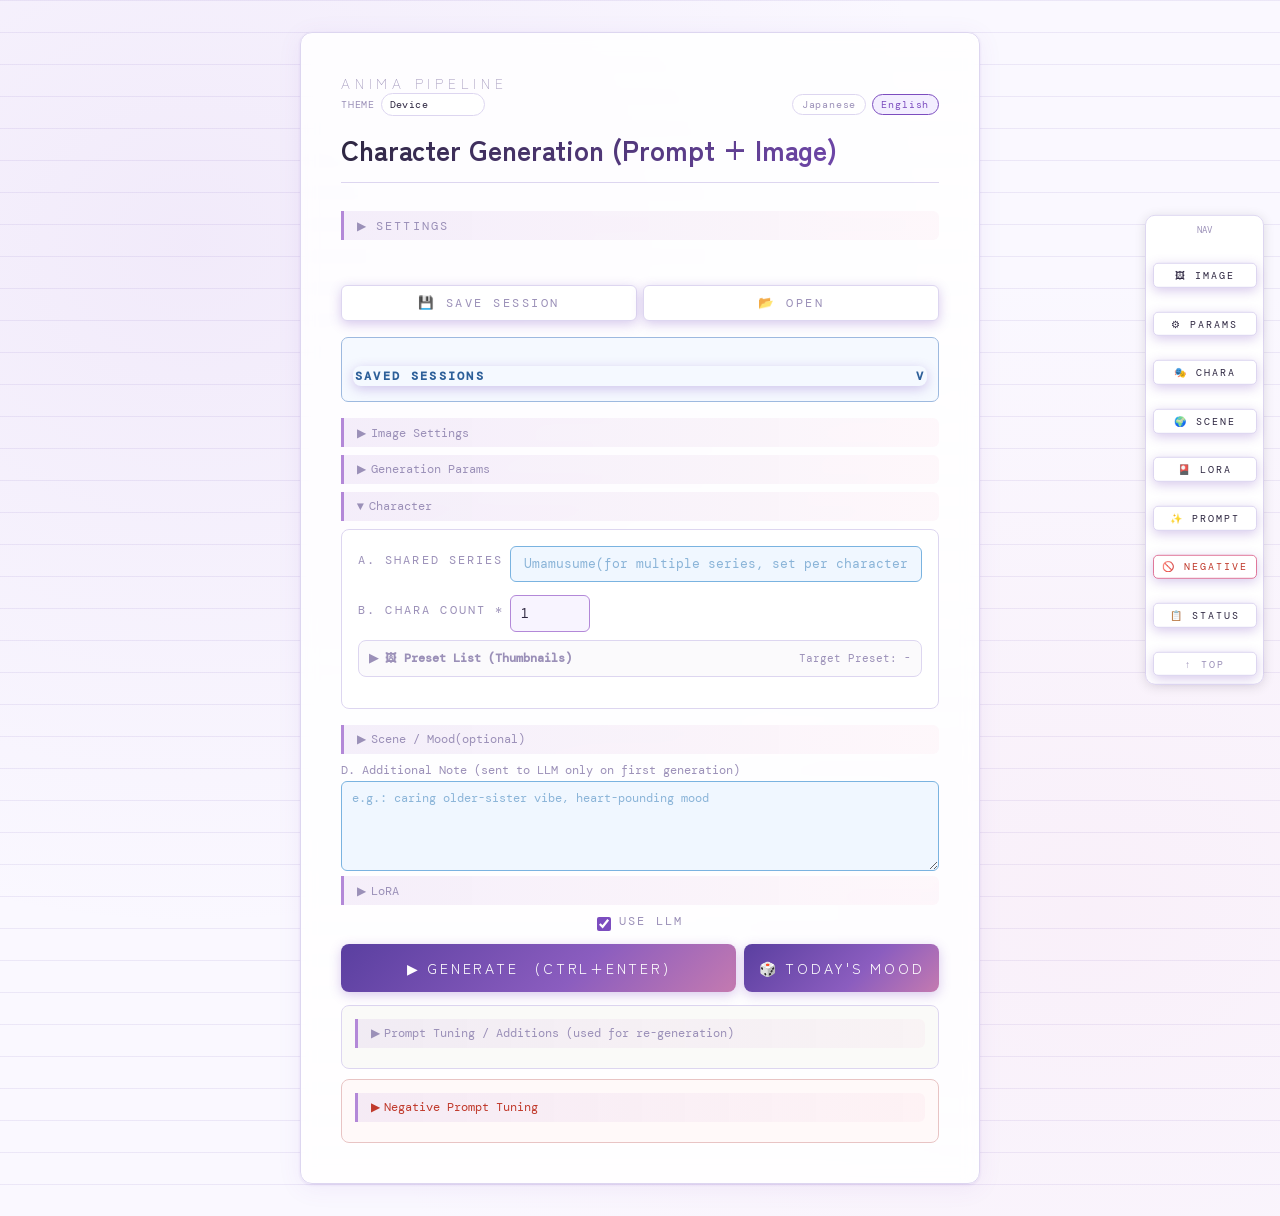
==== commit 8c991ff7: "ui: restore dice icon style for INPUT-1 button" ====
--- a/frontend/index.html
+++ b/frontend/index.html
@@ -6197,7 +6197,7 @@
   charaPresetAutoBtn.style.cssText = 'font-family:DM Mono,monospace;font-size:0.7rem;padding:0.28rem 0;width:2.8rem;text-align:center;border:1px solid #3a8c5c;border-radius:5px;background:white;color:#3a8c5c;cursor:pointer;';
   charaPresetAutoBtn.onclick = ()=>generateCharaPreset(idx);
   const charaPresetRandomGenBtn = document.createElement('button');
-  charaPresetRandomGenBtn.textContent = '⚀';
+  charaPresetRandomGenBtn.textContent = '🎲';
   charaPresetRandomGenBtn.title = currentLang === 'en' ? 'Random Generate (INPUT-1)' : 'ランダム生成（INPUT-1）';
   charaPresetRandomGenBtn.style.cssText = 'font-family:DM Mono,monospace;font-size:0.7rem;padding:0.28rem 0;width:2.8rem;text-align:center;border:1px solid #7a8db8;border-radius:5px;background:white;color:#4f5f8f;cursor:pointer;';
   charaPresetRandomGenBtn.onclick = ()=>applyInput1RandomCharaPreset(idx);
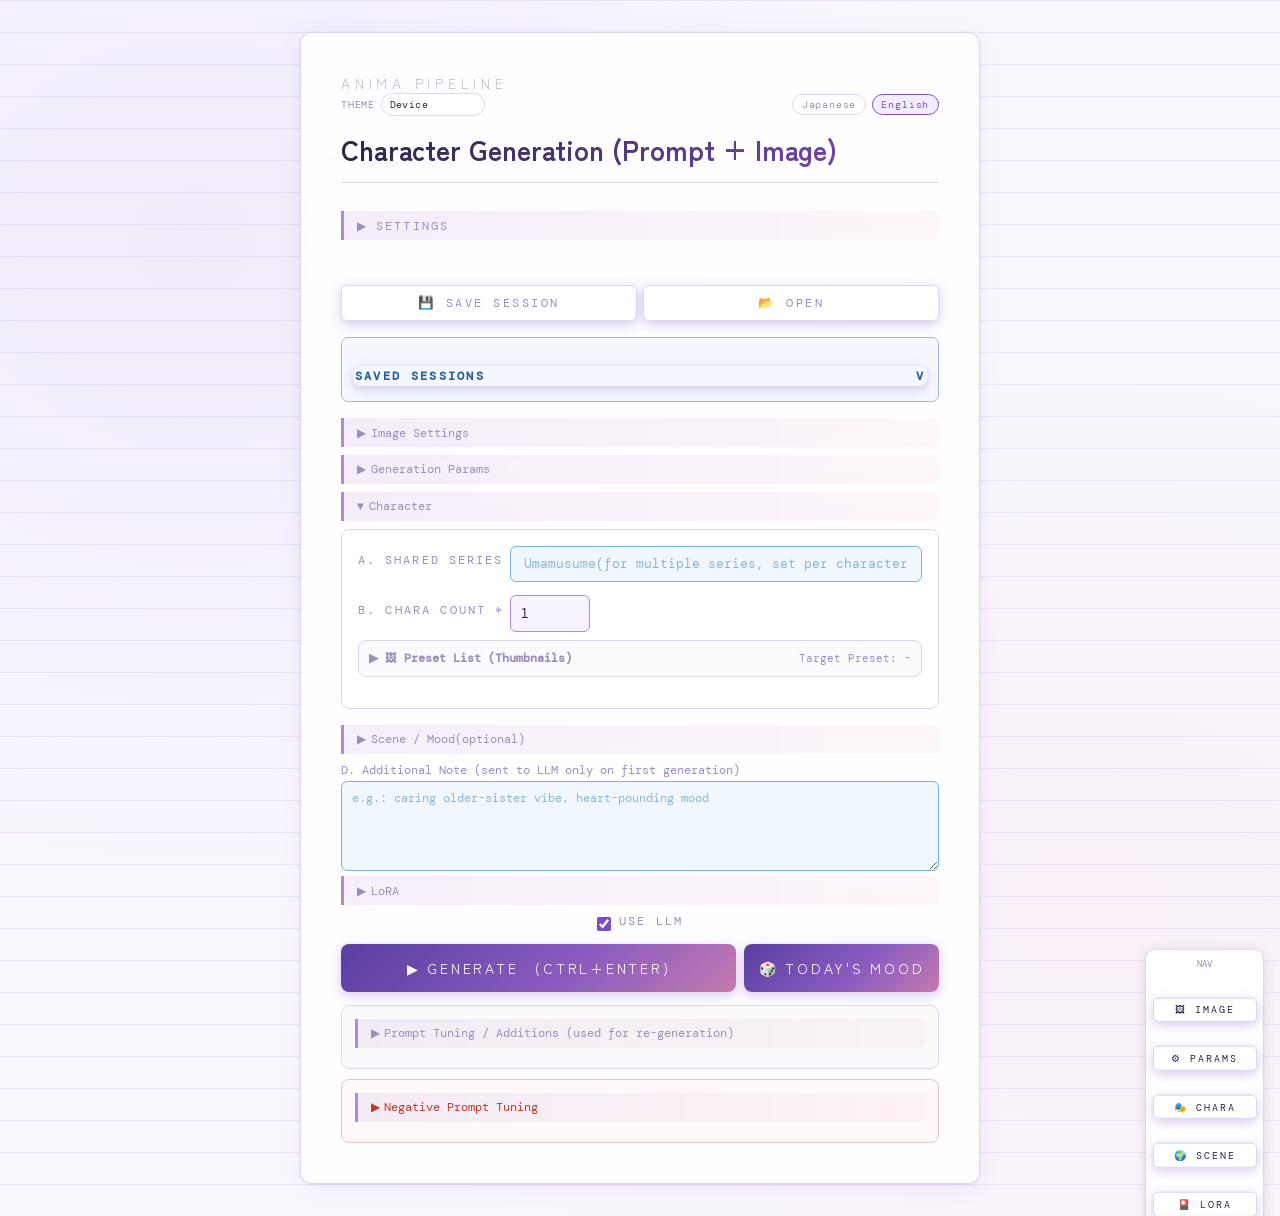
==== commit 7b813b6c: "fix(ui-5): unify single-select active state visibility" ====
--- a/frontend/index.html
+++ b/frontend/index.html
@@ -21,6 +21,10 @@
     --success:#6db88a;
     --single:#3a8c5c;
     --multi:#7c4dbf;
+    --single-active-bg:#1ba88a;
+    --single-active-border:#127460;
+    --single-active-text:#ffffff;
+    --single-active-shadow:0 0 0 2px rgba(27,168,138,0.26),0 5px 14px rgba(18,116,96,0.28);
     --card:#ffffff;
     --highlight:#f3eeff;
     color-scheme: light;
@@ -35,6 +39,10 @@
     --success:#85c7a1;
     --single:#69b587;
     --multi:#a88fe0;
+    --single-active-bg:#24d7b4;
+    --single-active-border:#64f2d5;
+    --single-active-text:#0f1320;
+    --single-active-shadow:0 0 0 2px rgba(100,242,213,0.50),0 0 14px rgba(36,215,180,0.40);
     --card:#1d1a2a;
     --highlight:#29233a;
     color-scheme: dark;
@@ -508,6 +516,36 @@
   .age-btn.active{background:#2d7a4f;color:white;border-color:#2d7a4f;}
   .age-btn[style*="background-color"].active{outline:3px solid #222;outline-offset:1px;filter:brightness(1.15);}
   .age-btn[style*="background-color"]:hover{filter:brightness(1.1);}
+  .period-btn:hover,
+  .gender-btn:hover,
+  .age-btn:hover,
+  .safety-btn:hover,
+  .fmt-btn:hover{
+    border-color:var(--single-active-border);
+    background:var(--highlight);
+  }
+  .period-btn.active,
+  .gender-btn.active,
+  .age-btn.active,
+  .safety-btn.active,
+  .fmt-btn.active{
+    background:var(--single-active-bg) !important;
+    color:var(--single-active-text) !important;
+    border-color:var(--single-active-border) !important;
+    box-shadow:var(--single-active-shadow);
+    transform:translateY(-1px);
+    font-weight:700;
+  }
+  :root[data-theme="dark"] .period-btn.active,
+  :root[data-theme="dark"] .gender-btn.active,
+  :root[data-theme="dark"] .age-btn.active,
+  :root[data-theme="dark"] .safety-btn.active,
+  :root[data-theme="dark"] .fmt-btn.active{
+    background:var(--single-active-bg) !important;
+    color:var(--single-active-text) !important;
+    border-color:var(--single-active-border) !important;
+    box-shadow:var(--single-active-shadow) !important;
+  }
 
   /* ===== モバイル対応 ===== */
   @media (max-width: 700px){
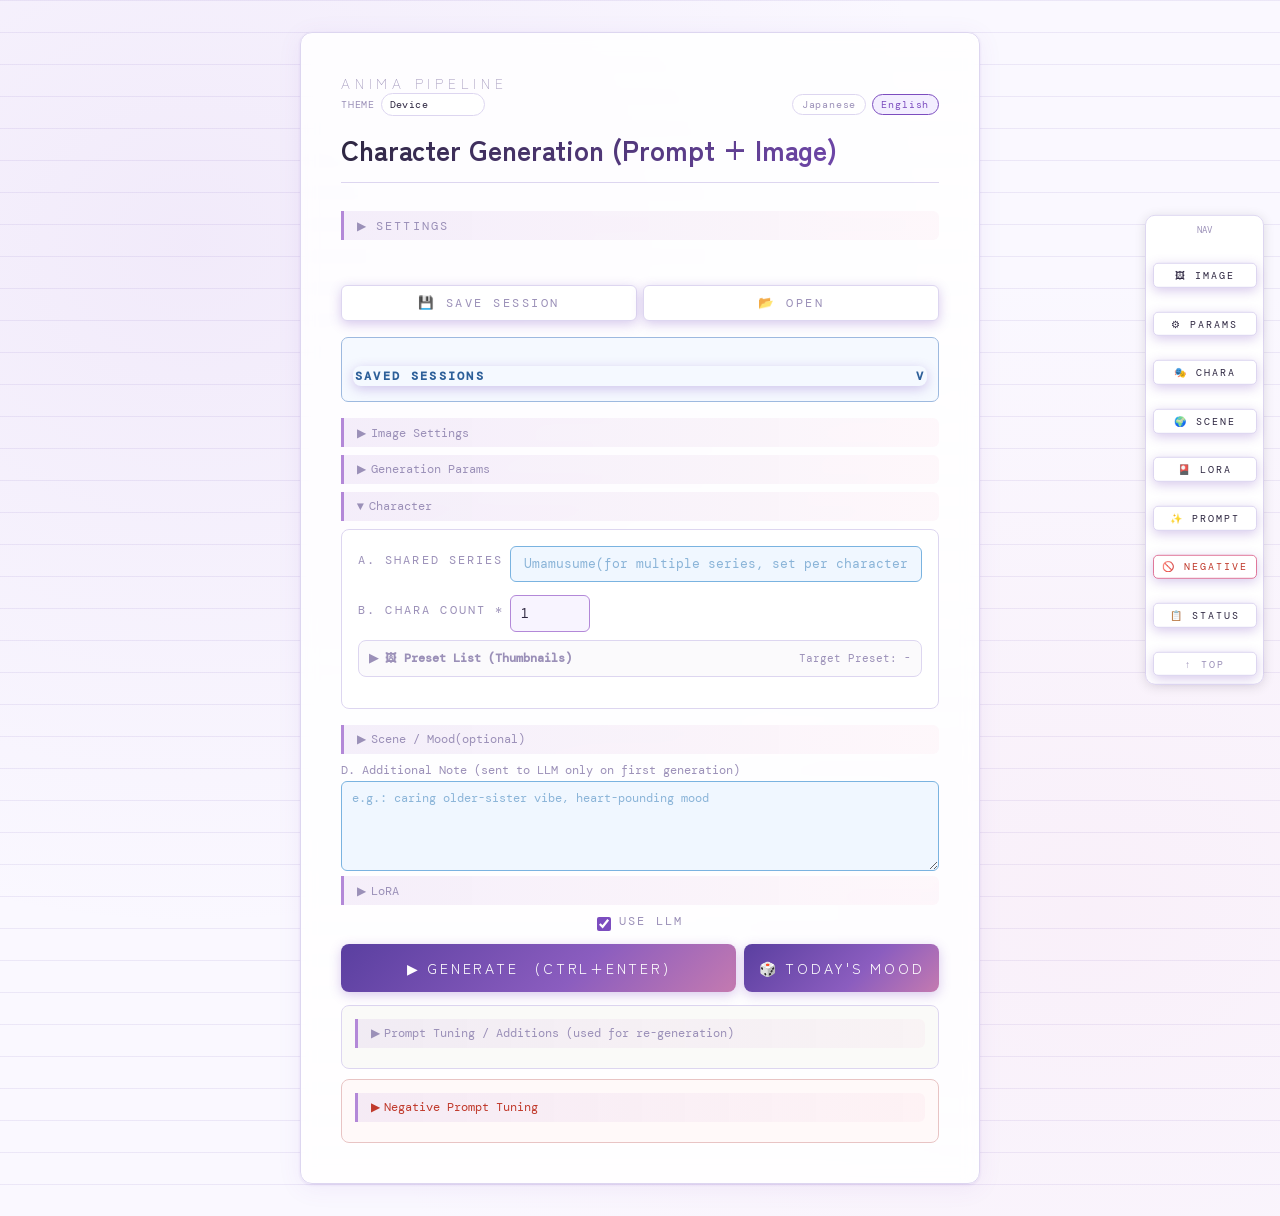
==== commit 8cd446ea: "feat: add SHARE-1 preset zip export/import" ====
--- a/frontend/index.html
+++ b/frontend/index.html
@@ -930,6 +930,14 @@
         <button onclick="deleteCharaPresetFromSettings()" style="font-family:'DM Mono',monospace;font-size:0.72rem;padding:0.3rem 0;width:2.8rem;text-align:center;border:1px solid #e0779a;border-radius:5px;background:white;color:#c0392b;cursor:pointer;">DEL</button>
       </div>
     </div>
+    <div style="margin-top:0.8rem;padding:0.6rem 0.7rem;background:#f5fff6;border:1px solid #76b88b;border-radius:7px;">
+      <div style="font-family:'DM Mono',monospace;font-size:0.7rem;color:#2f6f47;font-weight:bold;margin-bottom:0.4rem;">🧩 プリセット共有（zip）</div>
+      <div style="display:flex;gap:0.35rem;align-items:center;flex-wrap:wrap;">
+        <button onclick="exportPresetsZip()" style="font-family:'DM Mono',monospace;font-size:0.72rem;padding:0.3rem 0.6rem;border:1px solid #76b88b;border-radius:5px;background:white;color:#2f6f47;cursor:pointer;">プリセットをエクスポート</button>
+        <button onclick="openPresetsImportDialog()" style="font-family:'DM Mono',monospace;font-size:0.72rem;padding:0.3rem 0.6rem;border:1px solid #76b88b;border-radius:5px;background:white;color:#2f6f47;cursor:pointer;">プリセットをインポート</button>
+        <input type="file" id="presetsImportFile" accept=".zip,application/zip" style="display:none" onchange="importPresetsZipFromInput(this)">
+      </div>
+    </div>
     <div style="margin-top:0.8rem;padding:0.6rem 0.7rem;background:#f5f9ff;border:1px solid #9db9df;border-radius:7px;">
       <div style="font-family:'DM Mono',monospace;font-size:0.7rem;color:#2d5f99;font-weight:bold;margin-bottom:0.4rem;">🗂 プリセット管理（Scene/Camera/Quality/LoRA/Composite/Negative/Positive）</div>
       <div style="display:grid;grid-template-columns:1fr 1fr;gap:0.35rem;margin-bottom:0.35rem;">
@@ -1636,6 +1644,14 @@
   'ログZIPをエクスポート': 'EXPORT LOGS ZIP',
   'プリセットを選択': 'Select a preset',
   'CharaプリセットDelete': 'Delete Character Preset',
+  'プリセット共有（zip）': 'Preset Sharing (zip)',
+  'プリセットをエクスポート': 'Export Presets',
+  'プリセットをインポート': 'Import Presets',
+  'zipファイルを選択してください': 'Please select a zip file',
+  'zipファイルが正しくありません': 'Invalid zip file',
+  'エクスポートに失敗しました': 'Export failed',
+  'インポートに失敗しました': 'Import failed',
+  'インポート成功': 'Import successful',
   '送信枚数': 'Image Count',
   'PNG生成': 'Generate PNG',
   'WebP変換': 'Convert to WebP',
@@ -3279,6 +3295,75 @@
   updateAllPresetSelects();
 }
 
+function exportPresetsZip(){
+  try{
+    window.location.href = '/presets_export';
+  }catch(_){
+    alert('エクスポートに失敗しました');
+  }
+}
+
+function openPresetsImportDialog(){
+  const fileInput = document.getElementById('presetsImportFile');
+  if(!fileInput) return;
+  fileInput.value = '';
+  fileInput.click();
+}
+
+async function importPresetsZipFromInput(inputEl){
+  const file = inputEl?.files?.[0];
+  if(!file){
+    alert('zipファイルを選択してください');
+    return;
+  }
+  try{
+    await importPresetsZip(file, false);
+    await loadCharaPresets();
+    await initHierarchicalPresets();
+    alert(
+      (currentLang === 'ja')
+        ? 'インポート成功'
+        : 'Import successful'
+    );
+  }catch(e){
+    alert(e?.message || 'インポートに失敗しました');
+  } finally {
+    if(inputEl) inputEl.value = '';
+  }
+}
+
+async function importPresetsZip(file, overwrite){
+  const formData = new FormData();
+  formData.append('file', file);
+  const url = '/presets_import?overwrite=' + (overwrite ? 'true' : 'false');
+  const res = await fetch(url, {
+    method: 'POST',
+    body: formData,
+  });
+  let data = null;
+  try{
+    data = await res.json();
+  }catch(_){
+    data = null;
+  }
+
+  if(res.status === 409){
+    if(confirm('同名のプリセットが存在します。上書きしますか？')){
+      return importPresetsZip(file, true);
+    }
+    throw new Error((currentLang === 'ja') ? 'インポートをキャンセルしました' : 'Import cancelled');
+  }
+
+  if(!res.ok || !data || data.status !== 'ok'){
+    const rawMsg = String(data?.error || '');
+    if(rawMsg.toLowerCase().includes('invalid zip')){
+      throw new Error('zipファイルが正しくありません');
+    }
+    throw new Error((currentLang === 'ja') ? 'インポートに失敗しました' : 'Import failed');
+  }
+  return data;
+}
+
 function loadCharaPreset(idx){
   const sel = document.getElementById('chara_preset_sel_'+idx);
   if(!sel || sel.value==='') return;
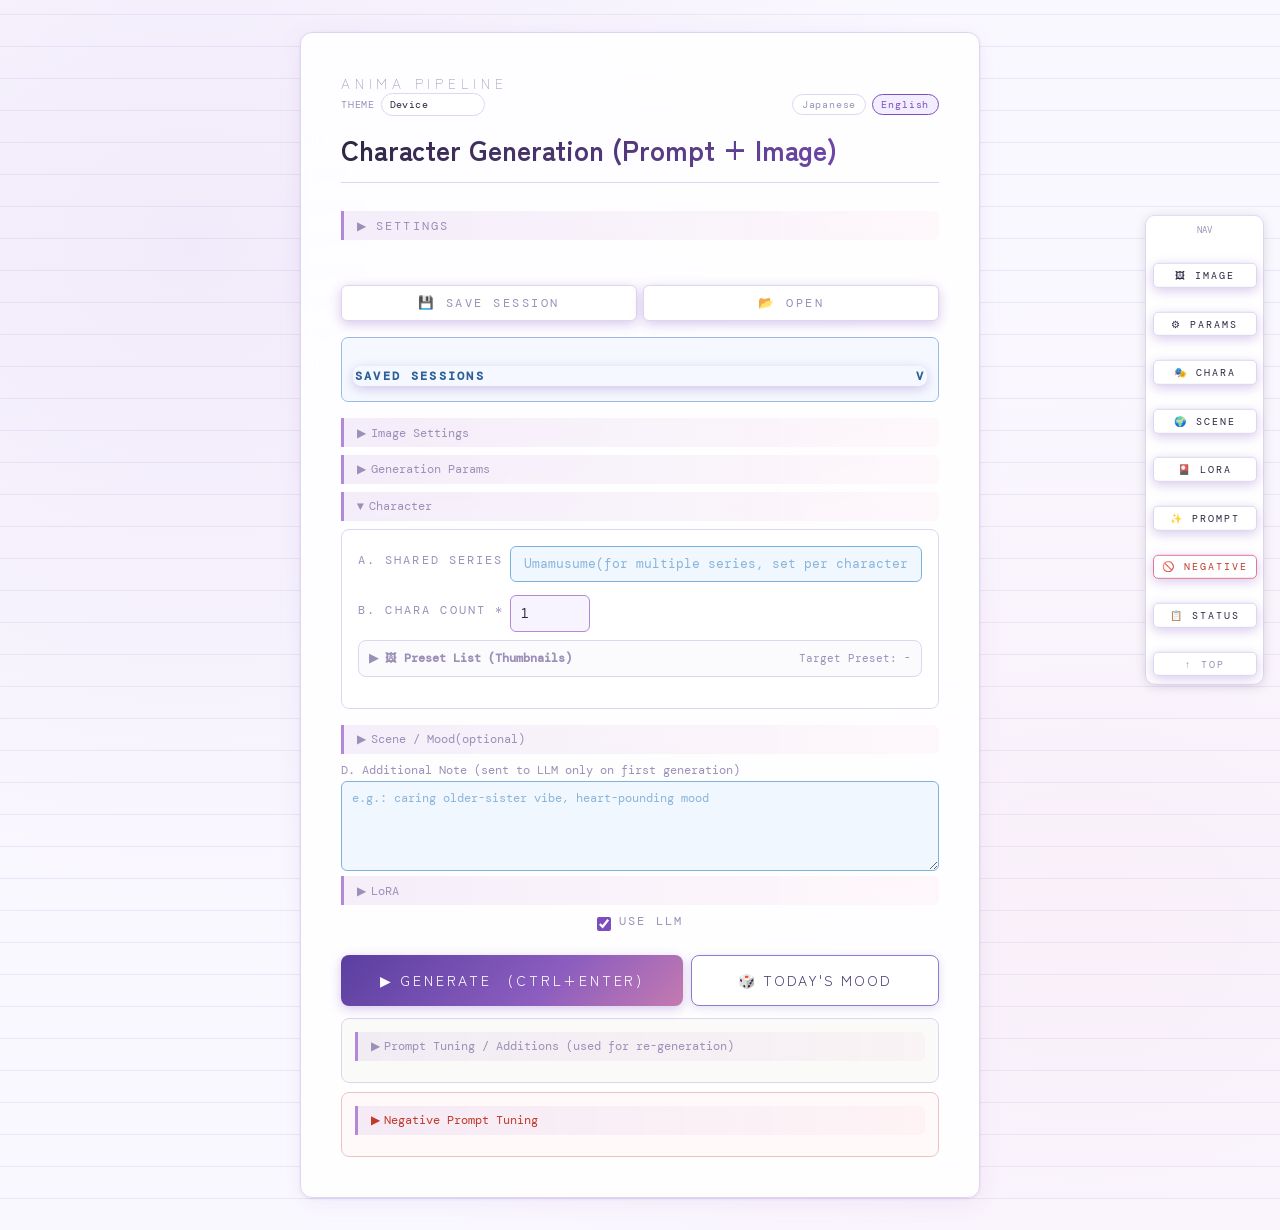
==== commit 348e8a7e: "fix(ui): improve mood button contrast and mobile layout" ====
--- a/frontend/index.html
+++ b/frontend/index.html
@@ -137,6 +137,24 @@
     box-shadow:0 5px 18px rgba(124,77,191,0.4);transform:translateY(-1px);}
   button:active{transform:translateY(1px);box-shadow:0 2px 8px rgba(124,77,191,0.25);}
   button:disabled{background:linear-gradient(135deg,#bbb,#ccc);box-shadow:none;cursor:not-allowed;transform:none;}
+  .gen-actions{display:flex;gap:0.5rem;align-items:stretch;margin-top:1.2rem;}
+  .gen-actions button{margin-top:0;}
+  #btn{flex:1.18;}
+  #btnMood{
+    flex:0.82;
+    min-width:178px;
+    background:white;
+    color:#4f3f74;
+    border:1.5px solid #8f7ad2;
+    box-shadow:0 2px 10px rgba(98,78,154,0.18);
+    letter-spacing:0.14em;
+  }
+  #btnMood:hover{
+    background:#f5f1ff;
+    color:#433264;
+    border-color:#7d67c4;
+    box-shadow:0 4px 14px rgba(98,78,154,0.24);
+  }
   .status-box{margin-top:1.5rem;border:1px solid var(--border);background:rgba(255,255,255,0.9);padding:1rem;display:none;border-radius:8px;box-shadow:0 2px 12px rgba(124,77,191,0.07);}
   .status-box.show{display:block;}
   .status-label{font-size:0.7rem;letter-spacing:0.2em;text-transform:uppercase;color:var(--muted);margin-bottom:0.5rem;}
@@ -442,6 +460,16 @@
     color:#958eac !important;
     border-color:#575071 !important;
   }
+  :root[data-theme="dark"] #btnMood{
+    background:rgba(188,168,239,0.14) !important;
+    color:#f0e9ff !important;
+    border:1.5px solid #bca8ef !important;
+    box-shadow:0 2px 12px rgba(78,60,120,0.28) !important;
+  }
+  :root[data-theme="dark"] #btnMood:hover{
+    background:rgba(188,168,239,0.24) !important;
+    border-color:#d2c2ff !important;
+  }
   :root[data-theme="dark"] #loraCardGrid{
     background:#231f33 !important;
     border-color:var(--border) !important;
@@ -557,6 +585,19 @@
     /* ボタンのタップ領域を広げる */
     button, .period-btn, .scene-toggle, .fmt-btn, .size-btn{
       min-height:40px;
+    }
+    .gen-actions{
+      flex-direction:column;
+      gap:0.45rem;
+    }
+    .gen-actions #btn,
+    .gen-actions #btnMood{
+      width:100%;
+      min-width:0;
+      flex:1 1 auto;
+    }
+    .gen-actions #btnMood{
+      letter-spacing:0.1em;
     }
 
     /* period-btnの縦書き防止 */
@@ -1189,9 +1230,9 @@
     <input type="checkbox" id="useLLM" checked style="width:14px;height:14px;accent-color:var(--multi);cursor:pointer;">
     <label for="useLLM" style="font-family:'DM Mono',monospace;font-size:0.78rem;color:var(--muted);cursor:pointer;user-select:none;">LLMを使用する</label>
   </div>
-  <div style="display:flex;gap:0.5rem;align-items:stretch;">
-    <button id="btn" onclick="generate()" style="margin:0;flex:1;">▶ 生成開始　(Ctrl+Enter)</button>
-    <button id="btnMood" onclick="applyTodaysMood()" style="margin:0;min-width:180px;width:auto;">🎲 今日の気分</button>
+  <div class="gen-actions">
+    <button id="btn" onclick="generate()">▶ 生成開始　(Ctrl+Enter)</button>
+    <button id="btnMood" onclick="applyTodaysMood()">🎲 今日の気分</button>
   </div>
   <button class="btn-cancel" id="cancelBtn" onclick="cancelGenerate()">■ 生成中止</button>
 
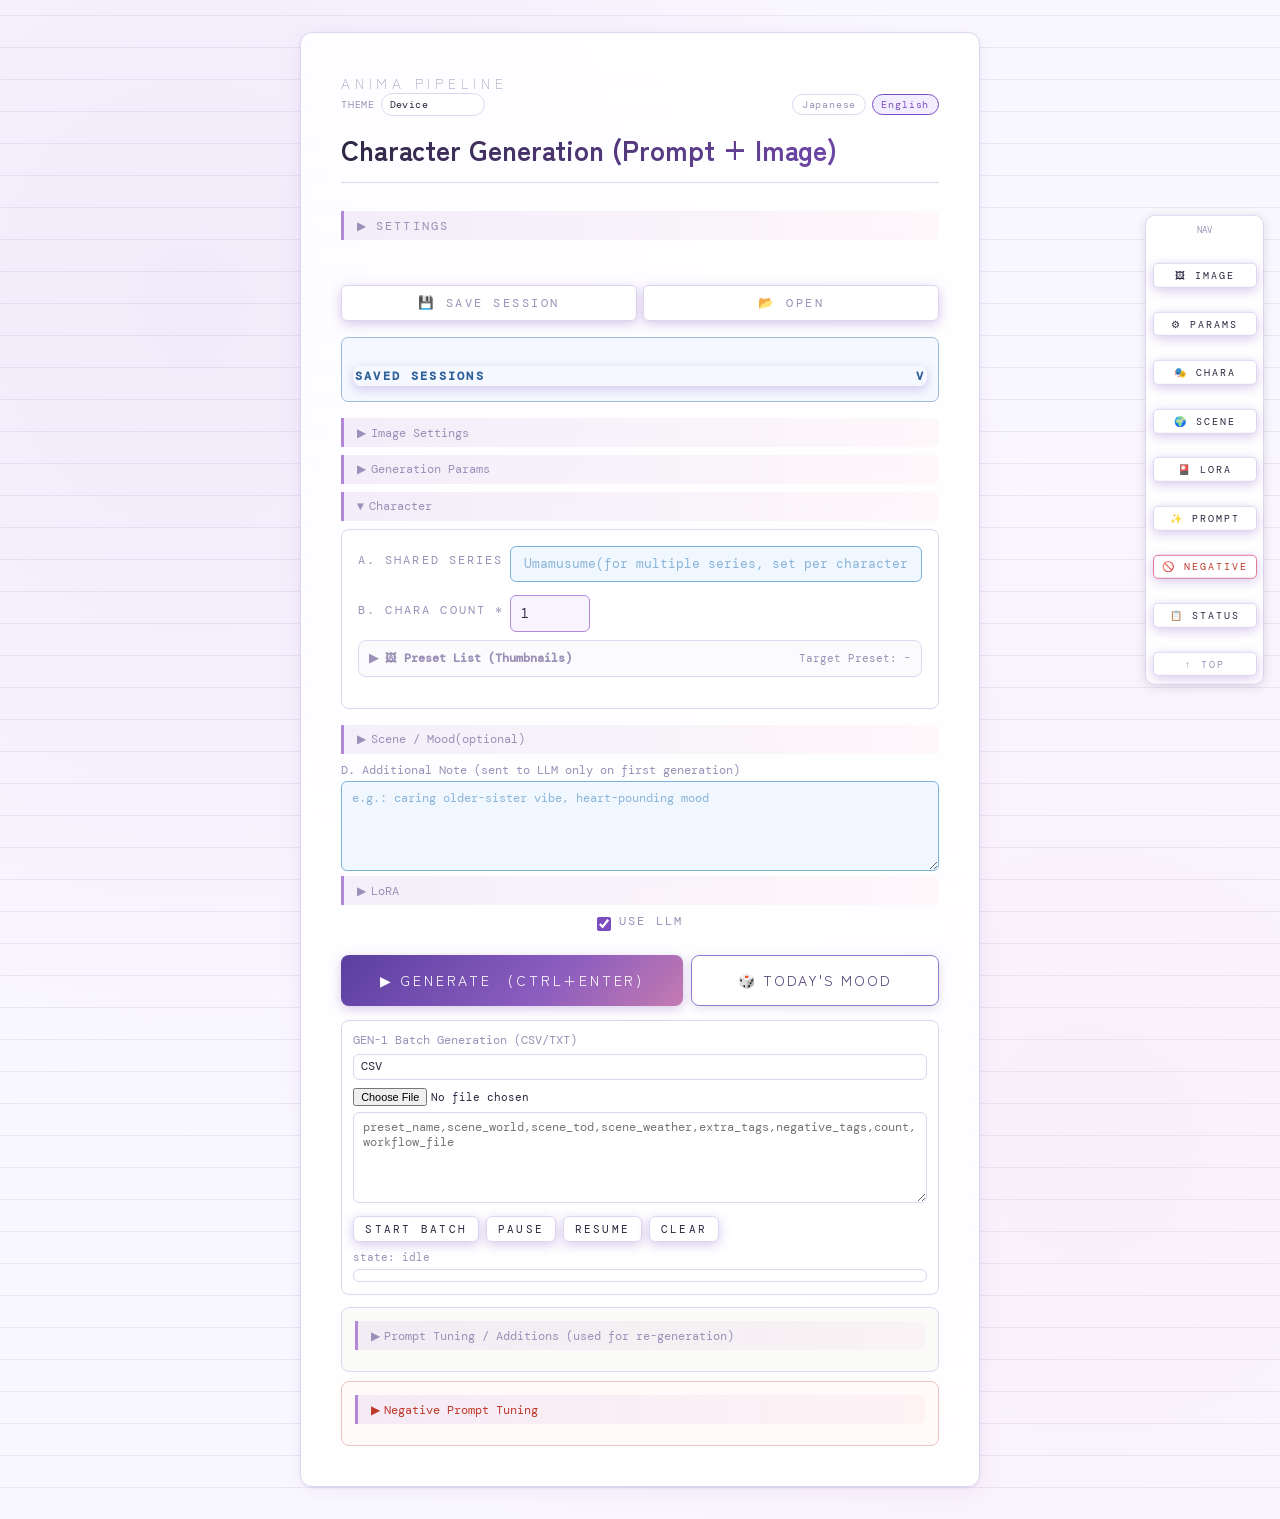
==== commit 99346573: "feat(gen-1): add batch generation API and UI" ====
--- a/frontend/index.html
+++ b/frontend/index.html
@@ -1235,6 +1235,28 @@
     <button id="btnMood" onclick="applyTodaysMood()">🎲 今日の気分</button>
   </div>
   <button class="btn-cancel" id="cancelBtn" onclick="cancelGenerate()">■ 生成中止</button>
+
+  <div id="batchPanel" data-no-i18n="1" style="margin-top:0.9rem;border:1px solid var(--border);border-radius:8px;padding:0.7rem;background:rgba(255,255,255,0.92);">
+    <div style="font-family:'DM Mono',monospace;font-size:0.74rem;color:var(--muted);margin-bottom:0.35rem;">GEN-1 Batch Generation (CSV/TXT)</div>
+    <div style="display:flex;gap:0.5rem;align-items:center;flex-wrap:wrap;margin-bottom:0.4rem;">
+      <select id="batchFormat" style="font-family:'DM Mono',monospace;font-size:0.72rem;border:1px solid var(--border);border-radius:6px;padding:0.28rem 0.45rem;background:white;color:var(--ink);">
+        <option value="csv">CSV</option>
+        <option value="txt">TXT</option>
+      </select>
+      <input type="file" id="batchFile" accept=".csv,.txt,text/csv,text/plain" style="font-family:'DM Mono',monospace;font-size:0.68rem;color:var(--ink);">
+    </div>
+    <textarea id="batchContent" rows="5" placeholder="preset_name,scene_world,scene_tod,scene_weather,extra_tags,negative_tags,count,workflow_file"
+      style="width:100%;box-sizing:border-box;font-family:'DM Mono',monospace;font-size:0.72rem;border:1px solid var(--border);border-radius:6px;padding:0.45rem 0.55rem;background:white;color:var(--ink);resize:vertical;"></textarea>
+    <div style="display:flex;gap:0.4rem;flex-wrap:wrap;margin-top:0.45rem;">
+      <button id="batchStartBtn" onclick="startBatchGeneration()" style="margin:0;width:auto;padding:0.34rem 0.7rem;border:1px solid var(--border);border-radius:6px;background:white;color:var(--ink);font-family:'DM Mono',monospace;font-size:0.7rem;cursor:pointer;">Start Batch</button>
+      <button id="batchPauseBtn" onclick="pauseBatchGeneration()" style="margin:0;width:auto;padding:0.34rem 0.7rem;border:1px solid var(--border);border-radius:6px;background:white;color:var(--ink);font-family:'DM Mono',monospace;font-size:0.7rem;cursor:pointer;">Pause</button>
+      <button id="batchResumeBtn" onclick="resumeBatchGeneration()" style="margin:0;width:auto;padding:0.34rem 0.7rem;border:1px solid var(--border);border-radius:6px;background:white;color:var(--ink);font-family:'DM Mono',monospace;font-size:0.7rem;cursor:pointer;">Resume</button>
+      <button id="batchClearBtn" onclick="clearBatchGeneration()" style="margin:0;width:auto;padding:0.34rem 0.7rem;border:1px solid var(--border);border-radius:6px;background:white;color:var(--ink);font-family:'DM Mono',monospace;font-size:0.7rem;cursor:pointer;">Clear</button>
+    </div>
+    <div id="batchStatusText" style="margin-top:0.45rem;font-family:'DM Mono',monospace;font-size:0.68rem;color:var(--muted);">state: idle</div>
+    <div id="batchCurrentText" style="margin-top:0.2rem;font-family:'DM Mono',monospace;font-size:0.68rem;color:var(--muted);"></div>
+    <div id="batchList" style="margin-top:0.35rem;max-height:150px;overflow:auto;border:1px solid var(--border);border-radius:6px;background:#fff;padding:0.35rem 0.45rem;font-family:'DM Mono',monospace;font-size:0.66rem;color:var(--ink);"></div>
+  </div>
 
   <div class="extra-block" id="extraBlock" style="margin-top:0.8rem;border:1px solid var(--border);padding:0.8rem;background:#fafaf8;">
     <div class="scene-toggle" id="navExtra" onclick="toggleExtraContent()" style="cursor:pointer;margin-bottom:0.5rem;">
@@ -7714,6 +7736,7 @@
   initSizePresets();
   initGenParams();
   initLoraSlots();
+  initBatchPanel();
   initHierarchicalPresets();
   loadWorkflowList();
   loadLastSession();
@@ -8121,6 +8144,143 @@
   }
 }
 
+let _batchPollTimer = null;
+
+function _renderBatchStatus(data){
+  const st = document.getElementById('batchStatusText');
+  const cur = document.getElementById('batchCurrentText');
+  const list = document.getElementById('batchList');
+  if(!st || !cur || !list) return;
+  const state = String((data && data.state) || 'idle');
+  const total = Number((data && data.total) || 0);
+  const completed = Number((data && data.completed) || 0);
+  const failed = Number((data && data.failed) || 0);
+  const skipped = Number((data && data.skipped) || 0);
+  st.textContent = `state: ${state} | ${completed}/${total} done | failed:${failed} skipped:${skipped}`;
+  const cj = data && data.current_job ? data.current_job : null;
+  cur.textContent = cj ? `current: #${Number(cj.index||0)+1} ${String(cj.preset_name||'')}` : '';
+  const jobs = (data && Array.isArray(data.jobs)) ? data.jobs : [];
+  if(!jobs.length){
+    list.textContent = '(no jobs)';
+    return;
+  }
+  list.textContent = jobs.slice(0, 500).map((j, i)=>{
+    const no = Number(j.index ?? i) + 1;
+    const status = String(j.status || 'queued');
+    const nm = String(j.preset_name || '');
+    const err = String(j.error || '');
+    return `${no}. [${status}] ${nm}${err ? ' | ' + err : ''}`;
+  }).join('\n');
+}
+
+async function pollBatchStatus(){
+  try{
+    const res = await fetch('/batch/status');
+    if(!res.ok) return;
+    const data = await res.json();
+    _renderBatchStatus(data);
+    const state = String((data && data.state) || 'idle');
+    if(state === 'running' || state === 'pausing'){
+      if(!_batchPollTimer){
+        _batchPollTimer = setInterval(pollBatchStatus, 1200);
+      }
+    }else{
+      if(_batchPollTimer){
+        clearInterval(_batchPollTimer);
+        _batchPollTimer = null;
+      }
+    }
+  }catch(_e){}
+}
+
+async function startBatchGeneration(){
+  const fmtEl = document.getElementById('batchFormat');
+  const ta = document.getElementById('batchContent');
+  if(!fmtEl || !ta) return;
+  const format = String(fmtEl.value || 'csv');
+  const content = String(ta.value || '').trim();
+  const useLLM = !!(document.getElementById('useLLM') && document.getElementById('useLLM').checked);
+  if(!content){
+    alert('Batch input is empty');
+    return;
+  }
+  try{
+    const res = await fetch('/batch/start', {
+      method: 'POST',
+      headers: {'Content-Type':'application/json'},
+      body: JSON.stringify({format, content, use_llm: useLLM, client_id: window._comfyClientId || ''})
+    });
+    const data = await res.json();
+    if(!res.ok || data.status !== 'started'){
+      alert(data.error || 'Failed to start batch');
+      return;
+    }
+    await pollBatchStatus();
+    if(!_batchPollTimer) _batchPollTimer = setInterval(pollBatchStatus, 1200);
+  }catch(e){
+    alert('Batch start failed: ' + e.message);
+  }
+}
+
+async function pauseBatchGeneration(){
+  try{
+    await fetch('/batch/pause', {method:'POST', headers:{'Content-Type':'application/json'}, body:'{}'});
+    await pollBatchStatus();
+  }catch(_e){}
+}
+
+async function resumeBatchGeneration(){
+  try{
+    const res = await fetch('/batch/resume', {
+      method:'POST',
+      headers:{'Content-Type':'application/json'},
+      body: JSON.stringify({client_id: window._comfyClientId || ''})
+    });
+    const data = await res.json();
+    if(!res.ok || data.status !== 'resumed'){
+      alert(data.error || 'Failed to resume batch');
+      return;
+    }
+    await pollBatchStatus();
+    if(!_batchPollTimer) _batchPollTimer = setInterval(pollBatchStatus, 1200);
+  }catch(e){
+    alert('Batch resume failed: ' + e.message);
+  }
+}
+
+async function clearBatchGeneration(){
+  try{
+    const res = await fetch('/batch/clear', {method:'POST', headers:{'Content-Type':'application/json'}, body:'{}'});
+    const data = await res.json();
+    if(!res.ok || data.status !== 'ok'){
+      alert(data.error || 'Failed to clear batch');
+      return;
+    }
+    if(_batchPollTimer){
+      clearInterval(_batchPollTimer);
+      _batchPollTimer = null;
+    }
+    await pollBatchStatus();
+  }catch(e){
+    alert('Batch clear failed: ' + e.message);
+  }
+}
+
+function initBatchPanel(){
+  const fileEl = document.getElementById('batchFile');
+  const ta = document.getElementById('batchContent');
+  if(fileEl && ta){
+    fileEl.addEventListener('change', async (ev)=>{
+      const f = ev && ev.target && ev.target.files ? ev.target.files[0] : null;
+      if(!f) return;
+      try{
+        ta.value = await f.text();
+      }catch(_e){}
+    });
+  }
+  pollBatchStatus();
+}
+
 document.addEventListener('keydown',e=>{
   if(e.key==='Enter'&&e.ctrlKey) generate();
 });
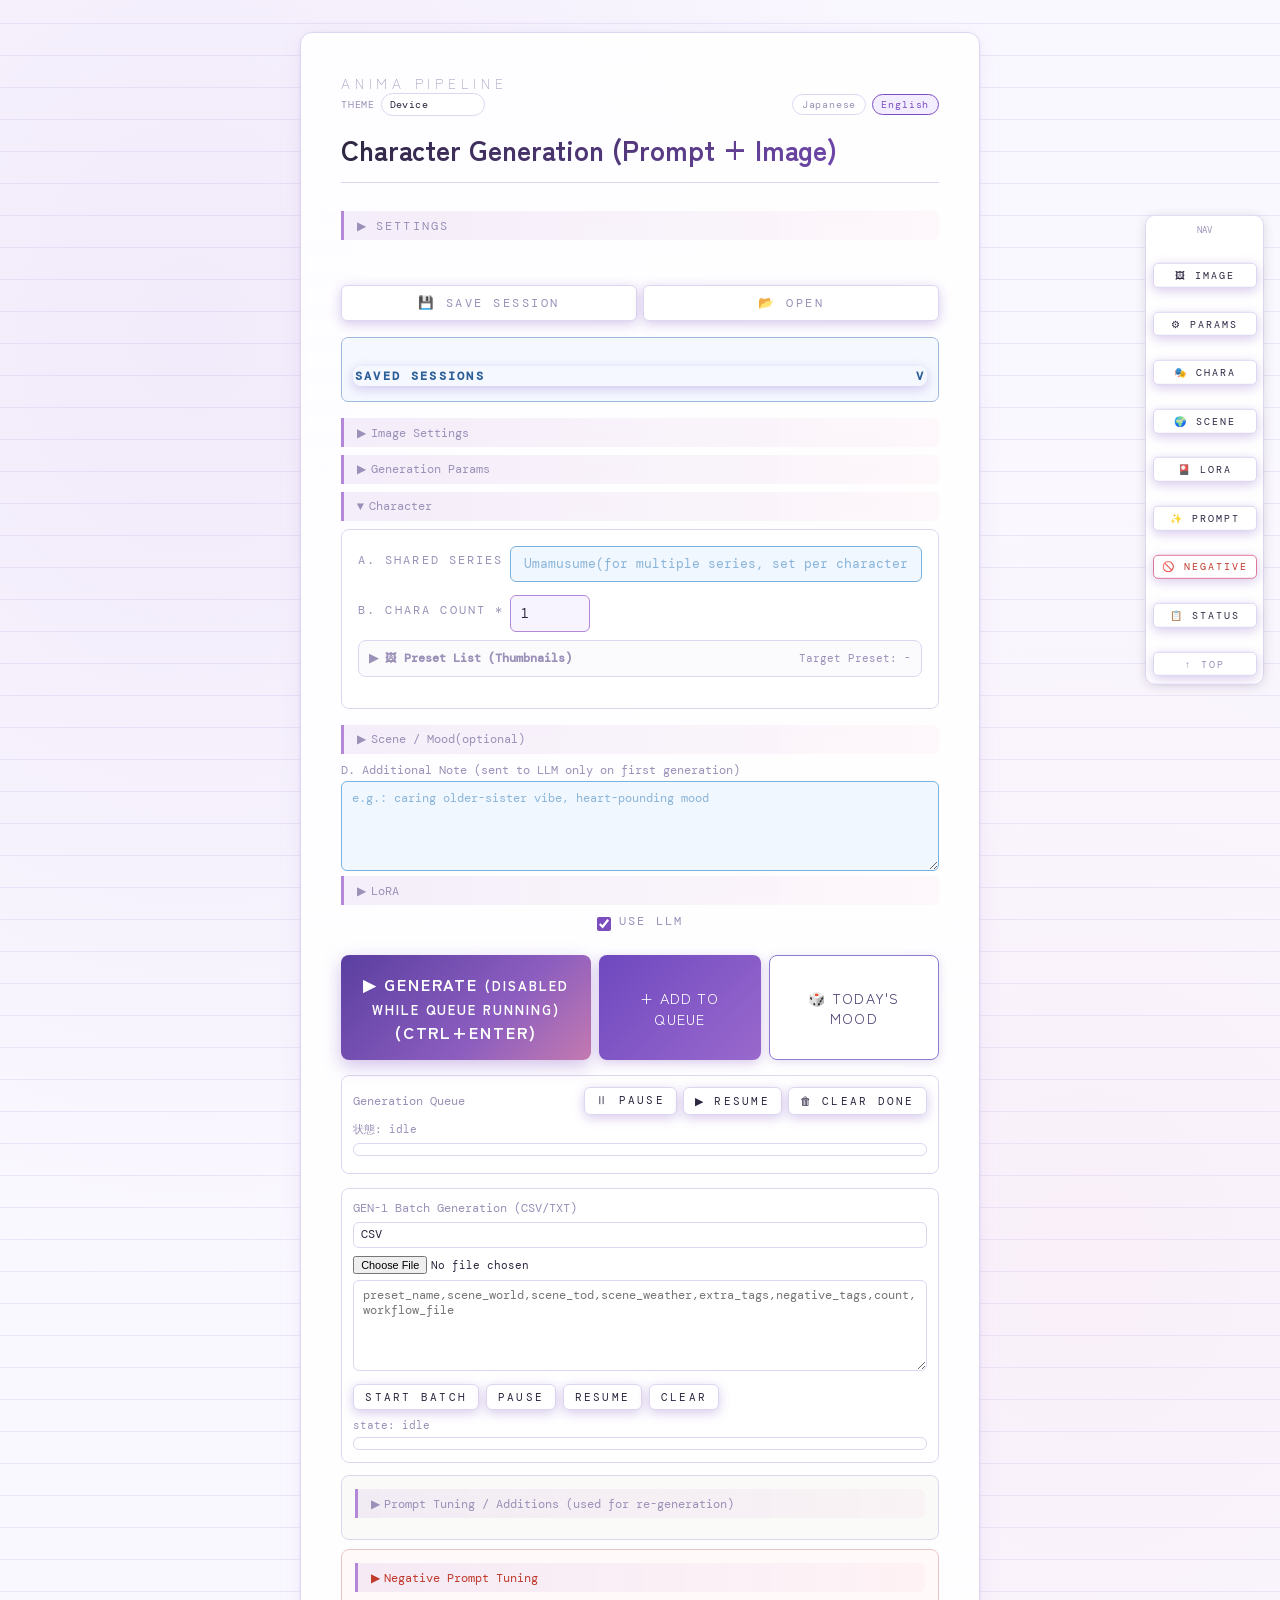
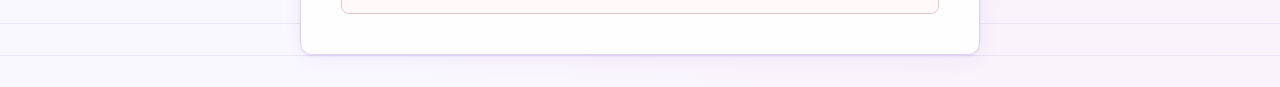
==== commit e72f99d7: "fix(gen2): restore queue snapshot flow and document pause/history behavior" ====
--- a/frontend/index.html
+++ b/frontend/index.html
@@ -139,15 +139,28 @@
   button:disabled{background:linear-gradient(135deg,#bbb,#ccc);box-shadow:none;cursor:not-allowed;transform:none;}
   .gen-actions{display:flex;gap:0.5rem;align-items:stretch;margin-top:1.2rem;}
   .gen-actions button{margin-top:0;}
-  #btn{flex:1.18;}
+  #btn{
+    flex:1.55;
+    font-size:1.02rem;
+    font-weight:700;
+    letter-spacing:0.12em;
+    padding:1.05rem 1rem;
+    box-shadow:0 6px 18px rgba(124,77,191,0.35);
+  }
+  #btnQueue{
+    flex:0.95;
+    background:linear-gradient(135deg,#6e48bf 0%,#9a69cd 100%);
+    font-size:0.9rem;
+    letter-spacing:0.08em;
+  }
   #btnMood{
-    flex:0.82;
-    min-width:178px;
+    flex:0.78;
+    min-width:170px;
     background:white;
     color:#4f3f74;
     border:1.5px solid #8f7ad2;
     box-shadow:0 2px 10px rgba(98,78,154,0.18);
-    letter-spacing:0.14em;
+    letter-spacing:0.09em;
   }
   #btnMood:hover{
     background:#f5f1ff;
@@ -470,6 +483,10 @@
     background:rgba(188,168,239,0.24) !important;
     border-color:#d2c2ff !important;
   }
+  :root[data-theme="dark"] #btnQueue{
+    background:linear-gradient(135deg,#6a48ac 0%,#8558ba 100%) !important;
+    color:#f8f4ff !important;
+  }
   :root[data-theme="dark"] #loraCardGrid{
     background:#231f33 !important;
     border-color:var(--border) !important;
@@ -591,11 +608,14 @@
       gap:0.45rem;
     }
     .gen-actions #btn,
+    .gen-actions #btnQueue,
     .gen-actions #btnMood{
       width:100%;
       min-width:0;
       flex:1 1 auto;
     }
+    .gen-actions #btn,
+    .gen-actions #btnQueue,
     .gen-actions #btnMood{
       letter-spacing:0.1em;
     }
@@ -1231,10 +1251,25 @@
     <label for="useLLM" style="font-family:'DM Mono',monospace;font-size:0.78rem;color:var(--muted);cursor:pointer;user-select:none;">LLMを使用する</label>
   </div>
   <div class="gen-actions">
-    <button id="btn" onclick="generate()">▶ 生成開始　(Ctrl+Enter)</button>
+    <button id="btn" onclick="generate()">▶ 生成開始 ※キュー実行中はdisabled<br>(CTRL+ENTER)</button>
+    <button id="btnQueue" onclick="addCurrentToQueue()">＋ キューに追加</button>
     <button id="btnMood" onclick="applyTodaysMood()">🎲 今日の気分</button>
   </div>
   <button class="btn-cancel" id="cancelBtn" onclick="cancelGenerate()">■ 生成中止</button>
+
+  <div id="queuePanel" data-no-i18n="1" style="margin-top:0.9rem;border:1px solid var(--border);border-radius:8px;padding:0.7rem;background:rgba(255,255,255,0.92);">
+    <div style="display:flex;align-items:center;justify-content:space-between;gap:0.5rem;flex-wrap:wrap;">
+      <div style="font-family:'DM Mono',monospace;font-size:0.74rem;color:var(--muted);">生成キュー</div>
+      <div style="display:flex;gap:0.35rem;flex-wrap:wrap;">
+        <button id="queuePauseBtn" onclick="pauseQueueGeneration()" style="margin:0;width:auto;padding:0.34rem 0.7rem;border:1px solid var(--border);border-radius:6px;background:white;color:var(--ink);font-family:'DM Mono',monospace;font-size:0.7rem;cursor:pointer;">Ⅱ 一時停止</button>
+        <button id="queueResumeBtn" onclick="resumeQueueGeneration()" style="margin:0;width:auto;padding:0.34rem 0.7rem;border:1px solid var(--border);border-radius:6px;background:white;color:var(--ink);font-family:'DM Mono',monospace;font-size:0.7rem;cursor:pointer;">▶ 再開</button>
+        <button id="queueClearBtn" onclick="clearQueueGeneration()" style="margin:0;width:auto;padding:0.34rem 0.7rem;border:1px solid var(--border);border-radius:6px;background:white;color:var(--ink);font-family:'DM Mono',monospace;font-size:0.7rem;cursor:pointer;">🗑 完了をクリア</button>
+      </div>
+    </div>
+    <div id="queueStatusText" style="margin-top:0.45rem;font-family:'DM Mono',monospace;font-size:0.68rem;color:var(--muted);">状態: idle</div>
+    <div id="queueList" style="margin-top:0.35rem;max-height:180px;overflow:auto;border:1px solid var(--border);border-radius:6px;background:#fff;padding:0.35rem 0.45rem;font-family:'DM Mono',monospace;font-size:0.67rem;color:var(--ink);"></div>
+    <div id="queueSummaryText" style="margin-top:0.35rem;font-family:'DM Mono',monospace;font-size:0.66rem;color:var(--muted);"></div>
+  </div>
 
   <div id="batchPanel" data-no-i18n="1" style="margin-top:0.9rem;border:1px solid var(--border);border-radius:8px;padding:0.7rem;background:rgba(255,255,255,0.92);">
     <div style="font-family:'DM Mono',monospace;font-size:0.74rem;color:var(--muted);margin-bottom:0.35rem;">GEN-1 Batch Generation (CSV/TXT)</div>
@@ -2187,6 +2222,12 @@
   const title = document.querySelector('#gallerySection > div:first-child > div:first-child');
   const clearBtn = document.querySelector('#gallerySection > div:first-child > button');
   const moodBtn = document.getElementById('btnMood');
+  const genBtn = document.getElementById('btn');
+  const queueBtn = document.getElementById('btnQueue');
+  const queueTitle = document.querySelector('#queuePanel > div:first-child > div:first-child');
+  const queuePauseBtn = document.getElementById('queuePauseBtn');
+  const queueResumeBtn = document.getElementById('queueResumeBtn');
+  const queueClearBtn = document.getElementById('queueClearBtn');
   if(currentLang === 'en'){
     if(tabSession) tabSession.textContent = 'Session History';
     if(tabAll) tabAll.textContent = 'All History';
@@ -2196,6 +2237,12 @@
       moodBtn.textContent = "🎲 Today's Mood";
       moodBtn.title = "Today's Mood";
     }
+    if(genBtn) genBtn.innerHTML = '▶ Generate <span style="font-size:0.8em;">(disabled while queue running)</span><br>(CTRL+ENTER)';
+    if(queueBtn) queueBtn.textContent = '+ Add to Queue';
+    if(queueTitle) queueTitle.textContent = 'Generation Queue';
+    if(queuePauseBtn) queuePauseBtn.textContent = 'Ⅱ Pause';
+    if(queueResumeBtn) queueResumeBtn.textContent = '▶ Resume';
+    if(queueClearBtn) queueClearBtn.textContent = '🗑 Clear done';
   }else{
     if(tabSession) tabSession.textContent = 'セッション履歴';
     if(tabAll) tabAll.textContent = '全履歴';
@@ -2205,6 +2252,12 @@
       moodBtn.textContent = '🎲 今日の気分';
       moodBtn.title = '今日の気分';
     }
+    if(genBtn) genBtn.innerHTML = '▶ 生成開始 ※キュー実行中はdisabled<br>(CTRL+ENTER)';
+    if(queueBtn) queueBtn.textContent = '＋ キューに追加';
+    if(queueTitle) queueTitle.textContent = '生成キュー';
+    if(queuePauseBtn) queuePauseBtn.textContent = 'Ⅱ 一時停止';
+    if(queueResumeBtn) queueResumeBtn.textContent = '▶ 再開';
+    if(queueClearBtn) queueClearBtn.textContent = '🗑 完了をクリア';
   }
 }
 
@@ -2389,14 +2442,23 @@
 let historyPage = 1;
 let historyTotalPages = 1;
 const historyPerPage = 20;
+let gallerySeenPaths = new Set();
 let selectedPresetFilename = '';
 let presetThumbOpen = false;
 let _updatingPresetThumbTargetSel = false;
 
 function addGalleryItems(imagePaths, positivePrompt, negativePrompt){
   if(!imagePaths || imagePaths.length===0) return;
+  const uniquePaths = imagePaths.filter(p=>{
+    const key = String(p || '').trim();
+    if(!key) return false;
+    if(gallerySeenPaths.has(key)) return false;
+    gallerySeenPaths.add(key);
+    return true;
+  });
+  if(uniquePaths.length === 0) return;
   const item = {
-    imagePaths,
+    imagePaths: uniquePaths,
     positivePrompt: positivePrompt||'',
     negativePrompt: negativePrompt||'',
     timestamp: new Date().toLocaleTimeString(currentLang==='ja'?'ja-JP':'en-US',{hour:'2-digit',minute:'2-digit',second:'2-digit'})
@@ -2947,6 +3009,7 @@
 
 function clearGallery(){
   galleryItems = [];
+  gallerySeenPaths = new Set();
   document.getElementById('galleryGrid').innerHTML='';
   const allGrid = document.getElementById('galleryGridAll');
   const hasAll = !!(allGrid && allGrid.children && allGrid.children.length);
@@ -5635,7 +5698,7 @@
       nf.textContent = data.negFinalPrompt;
       nf.style.display='block';
     }
-    if(lastPositivePrompt){ document.getElementById('regenBtn').classList.add('show'); running=false; document.getElementById('btn').disabled=false; }
+      if(lastPositivePrompt){ document.getElementById('regenBtn').classList.add('show'); running=false; _applyGenerateButtonState(); }
     if(data.imgW){ selectedW=data.imgW; document.getElementById('widthInput').value=data.imgW; }
     if(data.imgH){ selectedH=data.imgH; document.getElementById('heightInput').value=data.imgH; }
     if(data.imgFmt){ selectedFmt=data.imgFmt; document.querySelectorAll('.fmt-btn').forEach(b=>b.classList.toggle('active',b.dataset.fmt===data.imgFmt)); }
@@ -7736,6 +7799,7 @@
   initSizePresets();
   initGenParams();
   initLoraSlots();
+  initQueuePanel();
   initBatchPanel();
   initHierarchicalPresets();
   loadWorkflowList();
@@ -7760,8 +7824,79 @@
   }, 200);
 });
 
+function buildGenerateRequestBody(){
+  const useLLM = !!(document.getElementById('useLLM') && document.getElementById('useLLM').checked);
+  const {valid, payload, charDirectTags} = collectInput(useLLM);
+  if(!valid){
+    return {ok:false, error:'シリーズまたはいずれかのキャラ名を入力してください'};
+  }
+  payload.extra_tags = Array.from(extraTags);
+  payload.prompt_prefix = collectPromptPrefix();
+  payload.negative_prompt = collectNegativePrompt();
+  const extraNoteJa = (document.getElementById('extraNoteJa')||{value:''}).value.trim();
+  const extraNoteEn = (document.getElementById('extraNoteEn')||{value:''}).value.trim();
+  if(extraNoteJa) payload.extra_note_ja = extraNoteJa;
+  if(extraNoteEn) payload.extra_note_en = extraNoteEn;
+
+  // LLM未使用時は通常生成と同じタグ構成を明示的に再構築
+  if(!useLLM){
+    charDirectTags.length = 0;
+    payload.characters.forEach(ch=>{
+      const directTags = ch._directTagsBlock || [];
+      const gender = ch.gender || '';
+      const genderTag = gender==='female'||gender==='girl' ? '1girl'
+                      : gender==='male'||gender==='boy'   ? '1boy' : '';
+      const nameSource = (ch.name_en || ch.name || '').trim();
+      const seriesSource = (ch.series_en || ch.series || '').trim();
+      if(!ch.original && nameSource){
+        const namePart = nameSource.toLowerCase().replace(/\s+/g,'_').replace(/[^\w]/g,'_');
+        const seriesPart = seriesSource.toLowerCase().replace(/\s+/g,'_').replace(/[^\w]/g,'_');
+        const charTag = seriesPart ? `${namePart}_(${seriesPart})` : namePart;
+        if(genderTag) charDirectTags.push(genderTag);
+        charDirectTags.push(charTag);
+      }else if(genderTag){
+        charDirectTags.push(genderTag);
+      }
+      directTags.forEach(t=>charDirectTags.push(t));
+    });
+    const sceneVals = [
+      document.getElementById('f_world')?.value,
+      document.getElementById('f_outdoor')?.value,
+      document.getElementById('f_tod')?.value,
+      document.getElementById('f_weather')?.value,
+      document.getElementById('f_misc')?.value,
+    ].filter(v=>v && /^[a-zA-Z0-9_\-,\s()]+$/.test(v));
+    sceneVals.forEach(v=>{ if(v) charDirectTags.push(v); });
+  }
+
+  const input = JSON.stringify(payload);
+  const requestBody = {
+    input,
+    use_llm: useLLM,
+    width: selectedW,
+    height: selectedH,
+    fmt: selectedFmt,
+    embed_metadata: embedMetadata,
+    count: selectedCount,
+    extra_tags: Array.from(extraTags),
+    char_direct_tags: charDirectTags,
+    prompt_prefix: collectPromptPrefix(),
+    extra_note_en: (document.getElementById('extraNoteEn')||{value:''}).value.trim(),
+    negative_prompt: collectNegativePrompt(),
+    gen_params: collectGenParams(),
+    lora_slots: collectLoraSlots(),
+    workflow_file: getSelectedWorkflow(),
+    client_id: window._comfyClientId,
+  };
+  return {ok:true, useLLM, requestBody};
+}
+
 async function generate(){
   if(running)return;
+  if(window._queueCurrentState === 'running'){
+    alert('キュー実行中は単発生成できません。先に一時停止してください。');
+    return;
+  }
   // WebSocket接続を生成開始時に確立（未接続または切断済みの場合）
   if(!window._comfyWsReady){
     initComfyWs();
@@ -7771,20 +7906,11 @@
       if(window._comfyWsReady) break;
     }
   }
-  const useLLMflag = document.getElementById('useLLM').checked;
-  const {valid, payload, charDirectTags} = collectInput(useLLMflag);
-  if(!valid){alert('シリーズまたはいずれかのキャラ名を入力してください');return;}
   await saveSettings();
-  payload.extra_tags = Array.from(extraTags);
-  payload.prompt_prefix = collectPromptPrefix();
-  payload.negative_prompt = collectNegativePrompt();
-  const extraNoteJa = document.getElementById('extraNoteJa').value.trim();
-  const extraNoteEn = document.getElementById('extraNoteEn').value.trim();
-  if(extraNoteJa) payload.extra_note_ja = extraNoteJa;
-  if(extraNoteEn) payload.extra_note_en = extraNoteEn;
-  const input = JSON.stringify(payload);
+  const req = buildGenerateRequestBody();
+  if(!req.ok){ alert(req.error || '入力が不正です'); return; }
   running=true;
-  document.getElementById('btn').disabled=true;
+  _applyGenerateButtonState();
   document.getElementById('cancelBtn').classList.add('show');
   document.getElementById('statusBox').classList.add('show');
   const steps=document.getElementById('steps');
@@ -7798,46 +7924,15 @@
   document.getElementById('promptNegFinal').style.display='none';
 
   try{
-    const useLLM = useLLMflag;
-    // LLM未使用時: キャラブロック化（1girl/1boy, キャラ名, 属性タグの順）
-    if(!useLLM){
-      // charDirectTagsを一旦クリアしてブロック順で再構築
-      charDirectTags.length = 0;
-      payload.characters.forEach(ch=>{
-        const directTags = ch._directTagsBlock || [];
-        // 性別タグ
-        const gender = ch.gender||'';
-        const genderTag = gender==='female'||gender==='girl' ? '1girl'
-                        : gender==='male'||gender==='boy'   ? '1boy' : '';
-        // キャラ名タグ
-        const nameSource = (ch.name_en || ch.name || '').trim();
-        const seriesSource = (ch.series_en || ch.series || '').trim();
-        if(!ch.original && nameSource){
-          const namePart = nameSource.toLowerCase().replace(/\s+/g,'_').replace(/[^\w]/g,'_');
-          const seriesPart = seriesSource.toLowerCase().replace(/\s+/g,'_').replace(/[^\w]/g,'_');
-          const charTag = seriesPart ? `${namePart}_(${seriesPart})` : namePart;
-          if(genderTag) charDirectTags.push(genderTag);
-          charDirectTags.push(charTag);
-        } else {
-          if(genderTag) charDirectTags.push(genderTag);
-        }
-        directTags.forEach(t=>charDirectTags.push(t));
-      });
-      const sceneVals = [
-        document.getElementById('f_world')?.value,
-        document.getElementById('f_outdoor')?.value,
-        document.getElementById('f_tod')?.value,
-        document.getElementById('f_weather')?.value,
-        document.getElementById('f_misc')?.value,
-      ].filter(v=>v && /^[a-zA-Z0-9_\-,\s()]+$/.test(v));
-      sceneVals.forEach(v=>{ if(v) charDirectTags.push(v); });
+    if(!req.useLLM){
       setStep(steps,'s1','done','LLM: Skipped');
-    }
-    else { setStep(steps,'s1','active','LLM: Generating prompt...'); }
-    if(!useLLM){
+    } else {
+      setStep(steps,'s1','active','LLM: Generating prompt...');
+    }
+    if(!req.useLLM){
       setStep(steps,'s2','active','ComfyUI: Queueing...');
     }
-    const res=await fetch('/generate',{method:'POST',headers:{'Content-Type':'application/json'},body:JSON.stringify({input,use_llm:document.getElementById('useLLM').checked,width:selectedW,height:selectedH,fmt:selectedFmt,embed_metadata:embedMetadata,count:selectedCount,extra_tags:Array.from(extraTags),char_direct_tags:charDirectTags,prompt_prefix:collectPromptPrefix(),extra_note_en:document.getElementById('extraNoteEn').value.trim(),negative_prompt:collectNegativePrompt(),gen_params:collectGenParams(),lora_slots:collectLoraSlots(),workflow_file:getSelectedWorkflow(),client_id:window._comfyClientId})});
+    const res=await fetch('/generate',{method:'POST',headers:{'Content-Type':'application/json'},body:JSON.stringify(req.requestBody)});
     const data=await res.json();
     if(data.error){
       setStep(steps,'s1','error','Error: '+data.error);
@@ -7880,7 +7975,7 @@
     if(progressWrap) progressWrap.style.display = 'none';
     if(progressBar) progressBar.style.width = '0%';
     running=false;
-    document.getElementById('btn').disabled=false;
+    _applyGenerateButtonState();
     document.getElementById('cancelBtn').classList.remove('show');
     if(lastPositivePrompt){ document.getElementById('regenBtn').classList.add('show'); }
   }
@@ -7899,7 +7994,7 @@
   const wsNotice = document.getElementById('wsNotice');
   if(wsNotice) wsNotice.style.display='none';
   running = false;
-  document.getElementById('btn').disabled = false;
+  _applyGenerateButtonState();
   document.getElementById('cancelBtn').classList.remove('show');
   const steps = document.getElementById('steps');
   if(document.getElementById('s3')) setStep(steps,'s3','error','ComfyUI: Cancelled');
@@ -8064,7 +8159,7 @@
   progressWrap.style.display = 'none';
   progressBar.style.width = '0%';
   running=false;
-  document.getElementById('btn').disabled=false;
+  _applyGenerateButtonState();
   document.getElementById('cancelBtn').classList.remove('show');
   if(lastPositivePrompt){ document.getElementById('regenBtn').classList.add('show'); }
   autoSaveSession();
@@ -8081,7 +8176,7 @@
     }
   }
   running=true;
-  document.getElementById('btn').disabled=true;
+  _applyGenerateButtonState();
   document.getElementById('regenBtn').classList.remove('show');
   document.getElementById('cancelBtn').classList.add('show');
   document.getElementById('statusBox').classList.add('show');
@@ -8109,7 +8204,7 @@
       if(progressWrap) progressWrap.style.display = 'none';
       if(progressBar) progressBar.style.width = '0%';
       running=false;
-      document.getElementById('btn').disabled=false;
+      _applyGenerateButtonState();
       document.getElementById('cancelBtn').classList.remove('show');
       document.getElementById('regenBtn').classList.add('show');
     }else{
@@ -8138,10 +8233,251 @@
     if(progressWrap) progressWrap.style.display = 'none';
     if(progressBar) progressBar.style.width = '0%';
     running=false;
-    document.getElementById('btn').disabled=false;
+    _applyGenerateButtonState();
     document.getElementById('cancelBtn').classList.remove('show');
     document.getElementById('regenBtn').classList.add('show');
   }
+}
+
+let _queuePollTimer = null;
+let _queueLastDoneCount = 0;
+let _queueLastSyncAt = 0;
+window._queueCurrentState = 'idle';
+
+function _applyGenerateButtonState(){
+  const genBtn = document.getElementById('btn');
+  if(!genBtn) return;
+  genBtn.disabled = !!running || window._queueCurrentState === 'running';
+}
+
+function _queueStateJa(state){
+  if(state === 'running') return '実行中';
+  if(state === 'paused') return '一時停止';
+  return '待機';
+}
+
+function _queueJobLabel(job, idx){
+  const no = idx + 1;
+  let label = String((job && job.job_id) || '').trim();
+  const snap = (job && typeof job.snapshot === 'object' && job.snapshot) ? job.snapshot : {};
+  const rawInput = String(snap.input || '').trim();
+  if(rawInput){
+    try{
+      const parsed = JSON.parse(rawInput);
+      const chars = Array.isArray(parsed.characters) ? parsed.characters : [];
+      const names = chars.map(c=>String((c && (c.name || c.name_en)) || '').trim()).filter(Boolean);
+      if(names.length) label = names.join(' / ');
+      else if(parsed.global_series) label = String(parsed.global_series);
+    }catch(_e){}
+  }
+  if(!label) label = `job-${no}`;
+  return `#${no} ${label}`;
+}
+
+async function _syncRecentHistoryToSession(limit = 20){
+  try{
+    const res = await fetch('/history_list?page=1&per_page=' + Math.max(1, limit), {cache:'no-store'});
+    if(!res.ok) return;
+    const data = await res.json();
+    const items = Array.isArray(data.items) ? data.items.slice().reverse() : [];
+    items.forEach(it=>{
+      const p = String((it && it.image_path) || '').trim();
+      if(!p || gallerySeenPaths.has(p)) return;
+      addGalleryItems([p], String(it.prompt || ''), String(it.negative_prompt || ''));
+    });
+  }catch(_e){}
+}
+
+function _renderQueueStatus(data){
+  const st = document.getElementById('queueStatusText');
+  const list = document.getElementById('queueList');
+  const sum = document.getElementById('queueSummaryText');
+  const btnPause = document.getElementById('queuePauseBtn');
+  const btnResume = document.getElementById('queueResumeBtn');
+  if(!st || !list || !sum) return;
+
+  const state = String((data && data.state) || 'idle');
+  window._queueCurrentState = state;
+  const jobs = (data && Array.isArray(data.jobs)) ? data.jobs : [];
+  const summary = (data && typeof data.summary === 'object' && data.summary) ? data.summary : {};
+  const queued = Number(summary.queued || 0);
+  const runningCnt = Number(summary.running || 0);
+  const done = Number(summary.done || 0);
+  const failed = Number(summary.failed || 0);
+
+  st.textContent = `状態: ${_queueStateJa(state)}`;
+  sum.textContent = `件（待機: ${queued} / 実行中: ${runningCnt} / 完了: ${done} / 失敗: ${failed}）`;
+
+  if(btnPause) btnPause.disabled = (state !== 'running');
+  if(btnResume) btnResume.disabled = !(state === 'paused' || queued > 0);
+  _applyGenerateButtonState();
+
+  list.innerHTML = '';
+  if(!jobs.length){
+    list.textContent = '(キュージョブなし)';
+    return;
+  }
+  jobs.slice(0, 500).forEach((job, i)=>{
+    const row = document.createElement('div');
+    row.style.cssText = 'display:grid;grid-template-columns:1fr auto auto;gap:0.42rem;align-items:center;padding:0.28rem 0.18rem;min-height:34px;border-bottom:1px dashed var(--border);';
+    const status = String((job && job.status) || 'queued');
+    const pct = Math.max(0, Math.min(100, Number((job && job.progress) || 0)));
+    if(status === 'done'){
+      row.style.opacity = '0.56';
+    }
+
+    const left = document.createElement('div');
+    left.style.cssText = 'display:flex;flex-direction:column;gap:0.08rem;line-height:1.35;';
+    const top = document.createElement('div');
+    top.style.cssText = 'font-size:0.72rem;color:var(--ink);';
+    top.textContent = _queueJobLabel(job, i);
+    const sub = document.createElement('div');
+    sub.style.cssText = 'font-size:0.62rem;color:var(--muted);';
+    const statusJa = status === 'queued' ? '待機' : (status === 'running' ? '実行中' : (status === 'done' ? '完了' : '失敗'));
+    const err = String((job && job.error) || '').trim();
+    sub.textContent = `状態: ${statusJa}${status === 'running' ? ` (${pct}%)` : ''}${err ? ` / ${err}` : ''}`;
+    left.appendChild(top);
+    left.appendChild(sub);
+
+    const rerunBtn = document.createElement('button');
+    rerunBtn.textContent = '↺';
+    rerunBtn.title = '再実行';
+    rerunBtn.style.cssText = 'margin:0;width:28px;min-height:24px;padding:0;border:1px solid var(--border);border-radius:6px;background:transparent;color:var(--muted);font-family:DM Mono,monospace;font-size:0.68rem;cursor:pointer;box-shadow:none;';
+    rerunBtn.disabled = !(status === 'done' || status === 'failed');
+    rerunBtn.onclick = ()=>rerunQueueJob(String((job && job.job_id) || ''));
+
+    const delBtn = document.createElement('button');
+    delBtn.textContent = '✕';
+    delBtn.title = '削除';
+    delBtn.style.cssText = 'margin:0;width:28px;min-height:24px;padding:0;border:1px solid var(--border);border-radius:6px;background:transparent;color:var(--muted);font-family:DM Mono,monospace;font-size:0.68rem;cursor:pointer;box-shadow:none;';
+    delBtn.onclick = ()=>removeQueueJob(String((job && job.job_id) || ''));
+
+    row.appendChild(left);
+    row.appendChild(rerunBtn);
+    row.appendChild(delBtn);
+    list.appendChild(row);
+  });
+}
+
+async function pollQueueStatus(){
+  try{
+    const res = await fetch('/queue', {cache:'no-store'});
+    if(!res.ok) return;
+    const data = await res.json();
+    _renderQueueStatus(data);
+    const state = String((data && data.state) || 'idle');
+    const summary = (data && typeof data.summary === 'object' && data.summary) ? data.summary : {};
+    const done = Number(summary.done || 0);
+    if(done > _queueLastDoneCount || (Date.now() - _queueLastSyncAt > 7000)){
+      _queueLastDoneCount = done;
+      _queueLastSyncAt = Date.now();
+      _syncRecentHistoryToSession(25);
+    }
+    if(state === 'running' || state === 'paused' || Number(summary.queued || 0) > 0){
+      if(!_queuePollTimer) _queuePollTimer = setInterval(pollQueueStatus, 1200);
+    }else if(_queuePollTimer){
+      clearInterval(_queuePollTimer);
+      _queuePollTimer = null;
+    }
+  }catch(_e){}
+}
+
+async function addCurrentToQueue(){
+  if(running) return;
+  await saveSettings();
+  const req = buildGenerateRequestBody();
+  if(!req.ok){ alert(req.error || '入力が不正です'); return; }
+  try{
+    const res = await fetch('/queue/add', {
+      method:'POST',
+      headers:{'Content-Type':'application/json'},
+      body: JSON.stringify({
+        snapshot: req.requestBody,
+        client_id: window._comfyClientId || '',
+      })
+    });
+    const data = await res.json();
+    if(!res.ok || data.status !== 'added'){
+      alert(data.error || 'キューへの追加に失敗しました');
+      return;
+    }
+    await pollQueueStatus();
+    if(!_queuePollTimer) _queuePollTimer = setInterval(pollQueueStatus, 1200);
+  }catch(e){
+    alert('キューへの追加に失敗しました: ' + e.message);
+  }
+}
+
+async function pauseQueueGeneration(){
+  try{
+    await fetch('/queue/pause', {method:'POST', headers:{'Content-Type':'application/json'}, body:'{}'});
+    await pollQueueStatus();
+  }catch(_e){}
+}
+
+async function resumeQueueGeneration(){
+  try{
+    await fetch('/queue/resume', {method:'POST', headers:{'Content-Type':'application/json'}, body:'{}'});
+    await pollQueueStatus();
+    if(!_queuePollTimer) _queuePollTimer = setInterval(pollQueueStatus, 1200);
+  }catch(_e){}
+}
+
+async function clearQueueGeneration(){
+  try{
+    const res = await fetch('/queue/clear', {
+      method:'POST',
+      headers:{'Content-Type':'application/json'},
+      body: JSON.stringify({target:'completed'})
+    });
+    const data = await res.json();
+    if(!res.ok || data.status !== 'ok'){
+      alert(data.error || 'キューのクリアに失敗しました');
+      return;
+    }
+    await pollQueueStatus();
+  }catch(e){
+    alert('キューのクリアに失敗しました: ' + e.message);
+  }
+}
+
+async function rerunQueueJob(jobId){
+  if(!jobId) return;
+  try{
+    const res = await fetch('/queue/rerun/' + encodeURIComponent(jobId), {
+      method:'POST',
+      headers:{'Content-Type':'application/json'},
+      body:'{}'
+    });
+    const data = await res.json();
+    if(!res.ok || data.status !== 'added'){
+      alert(data.error || '再実行に失敗しました');
+      return;
+    }
+    await pollQueueStatus();
+    if(!_queuePollTimer) _queuePollTimer = setInterval(pollQueueStatus, 1200);
+  }catch(e){
+    alert('再実行に失敗しました: ' + e.message);
+  }
+}
+
+async function removeQueueJob(jobId){
+  if(!jobId) return;
+  try{
+    const res = await fetch('/queue/' + encodeURIComponent(jobId), {method:'DELETE'});
+    const data = await res.json().catch(()=>({}));
+    if(!res.ok || data.status !== 'ok'){
+      alert(data.error || '削除に失敗しました');
+      return;
+    }
+    await pollQueueStatus();
+  }catch(e){
+    alert('削除に失敗しました: ' + e.message);
+  }
+}
+
+function initQueuePanel(){
+  pollQueueStatus();
 }
 
 let _batchPollTimer = null;
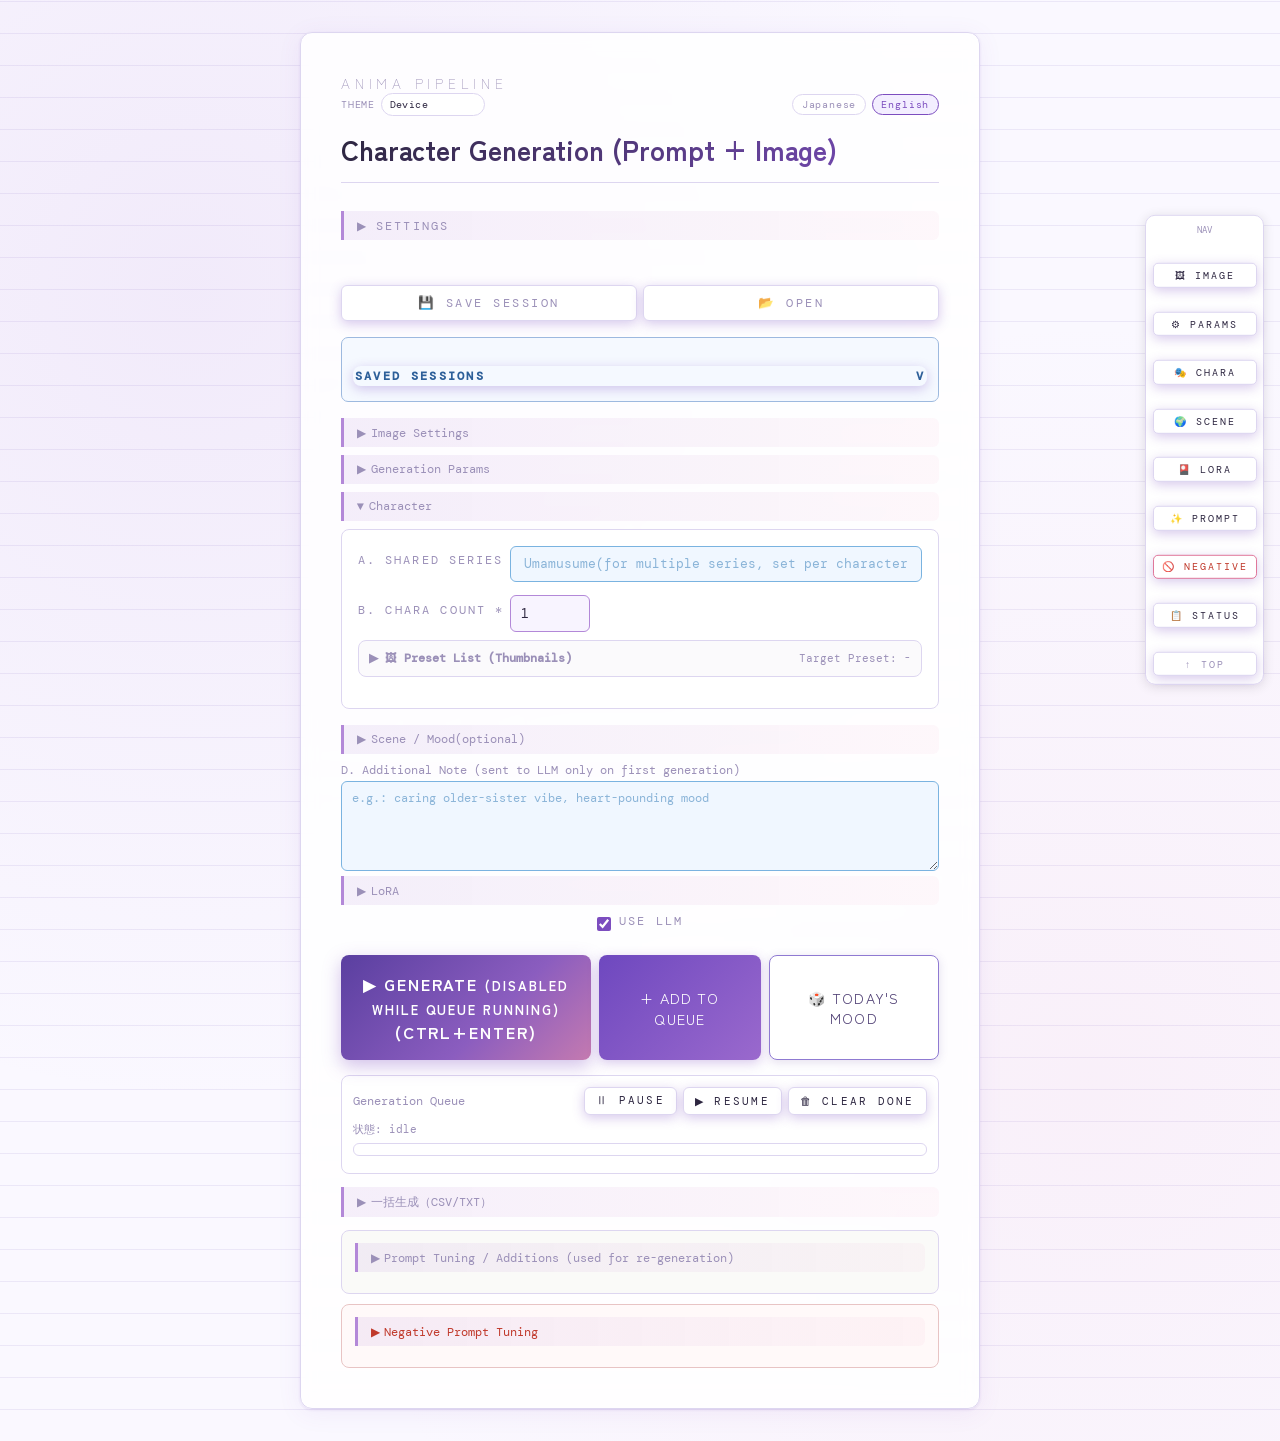
==== commit ed28c450: "feat(ui): polish queue/batch UX and update guides" ====
--- a/frontend/index.html
+++ b/frontend/index.html
@@ -412,6 +412,31 @@
     background:rgba(36,31,51,0.92) !important;
     color:var(--ink) !important;
     border-color:var(--border) !important;
+  }
+  :root[data-theme="dark"] #queuePanel,
+  :root[data-theme="dark"] #batchPanel{
+    background:rgba(30,26,43,0.92) !important;
+    border-color:var(--border) !important;
+  }
+  :root[data-theme="dark"] #queuePanel select,
+  :root[data-theme="dark"] #batchPanel select,
+  :root[data-theme="dark"] #queuePanel textarea,
+  :root[data-theme="dark"] #batchPanel textarea{
+    background:var(--card) !important;
+    color:var(--ink) !important;
+    border-color:var(--border) !important;
+  }
+  :root[data-theme="dark"] #queueList,
+  :root[data-theme="dark"] #batchList{
+    background:var(--card) !important;
+    color:var(--ink) !important;
+    border-color:var(--border) !important;
+  }
+  :root[data-theme="dark"] #queueStatusText,
+  :root[data-theme="dark"] #batchStatusText,
+  :root[data-theme="dark"] #queueSummaryText,
+  :root[data-theme="dark"] #batchCurrentText{
+    color:#bfb8d8 !important;
   }
   :root[data-theme="dark"] .prompt-output{background:#252039;color:var(--ink);}
   :root[data-theme="dark"] .prompt-final{background:#30233a;color:#f2dfeb;}
@@ -1271,7 +1296,10 @@
     <div id="queueSummaryText" style="margin-top:0.35rem;font-family:'DM Mono',monospace;font-size:0.66rem;color:var(--muted);"></div>
   </div>
 
-  <div id="batchPanel" data-no-i18n="1" style="margin-top:0.9rem;border:1px solid var(--border);border-radius:8px;padding:0.7rem;background:rgba(255,255,255,0.92);">
+  <div id="navBatch" class="scene-toggle" onclick="toggleBlock('batchPanel','arrowBatch')" style="margin-top:0.85rem;margin-bottom:0.45rem;">
+    <span id="arrowBatch">▶</span> 一括生成（CSV/TXT）
+  </div>
+  <div id="batchPanel" data-no-i18n="1" style="display:none;margin-top:0.15rem;border:1px solid var(--border);border-radius:8px;padding:0.7rem;background:rgba(255,255,255,0.92);">
     <div style="font-family:'DM Mono',monospace;font-size:0.74rem;color:var(--muted);margin-bottom:0.35rem;">GEN-1 Batch Generation (CSV/TXT)</div>
     <div style="display:flex;gap:0.5rem;align-items:center;flex-wrap:wrap;margin-bottom:0.4rem;">
       <select id="batchFormat" style="font-family:'DM Mono',monospace;font-size:0.72rem;border:1px solid var(--border);border-radius:6px;padding:0.28rem 0.45rem;background:white;color:var(--ink);">
